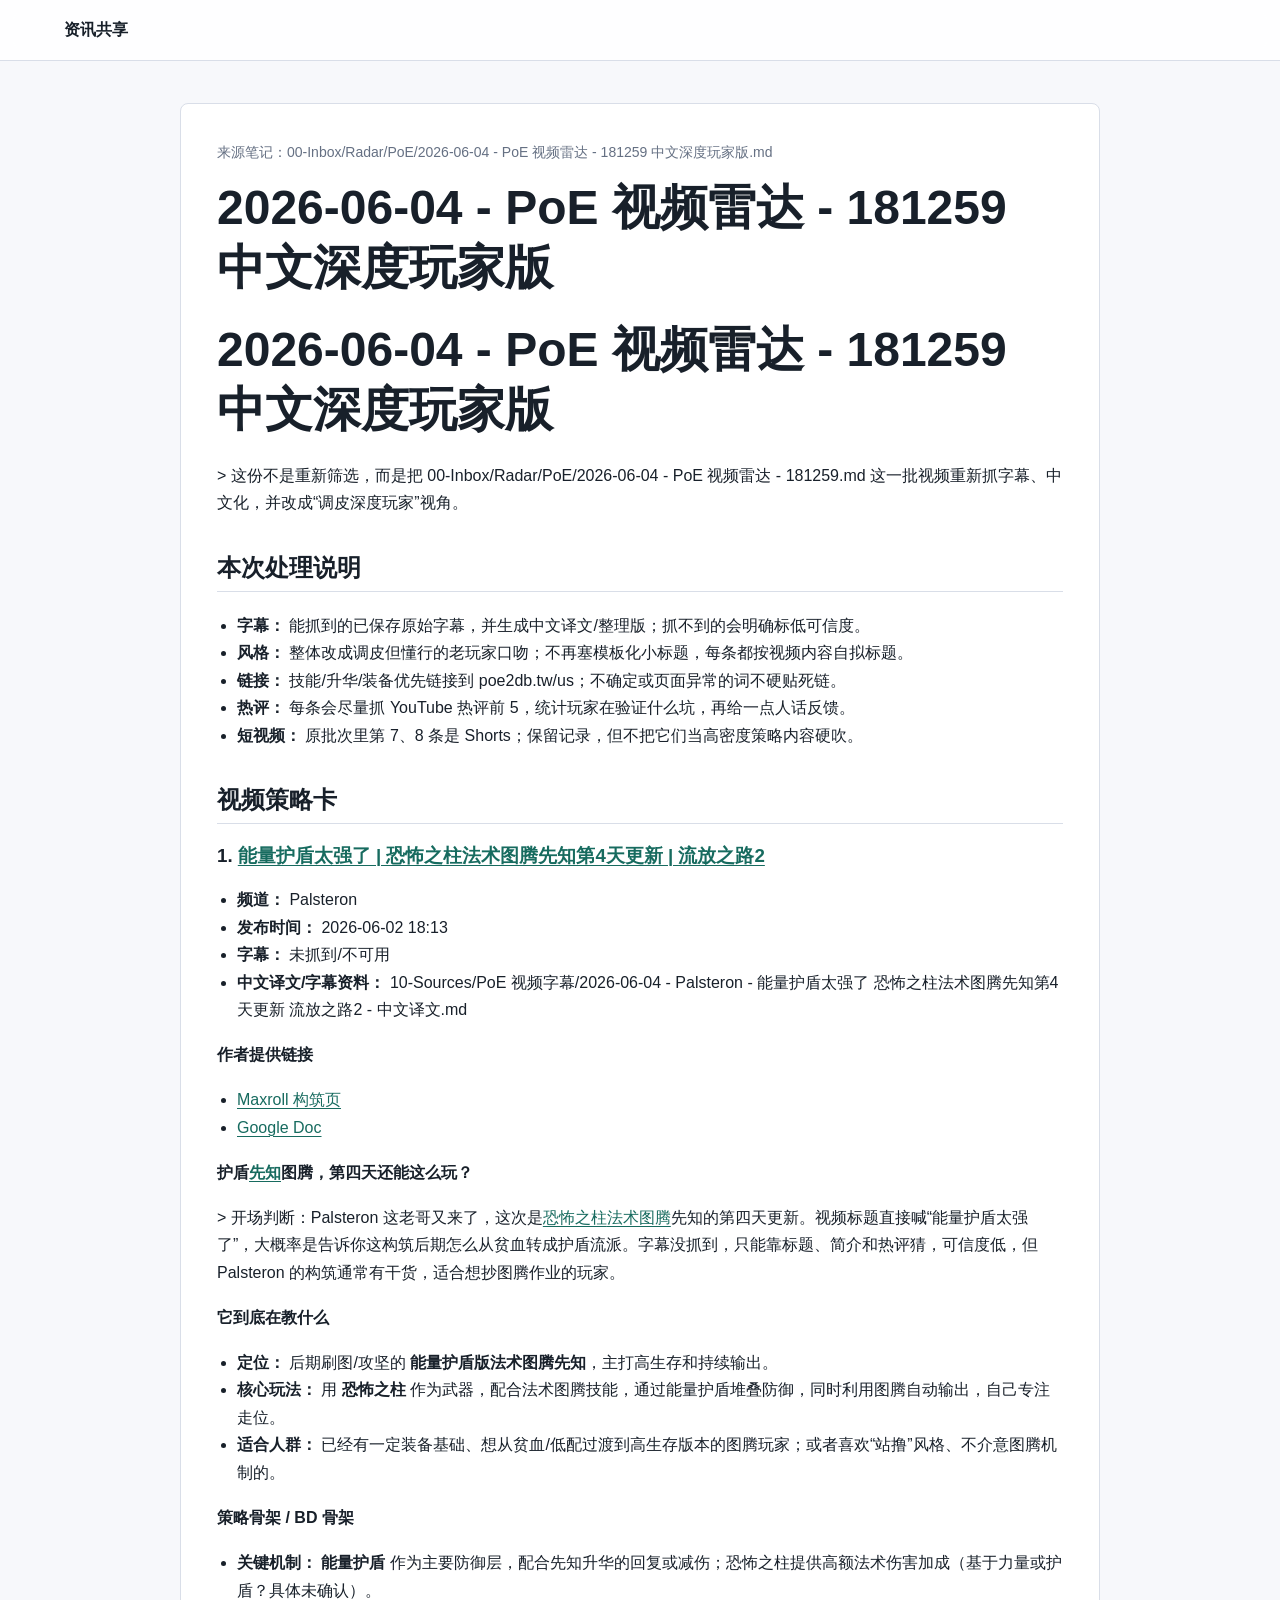
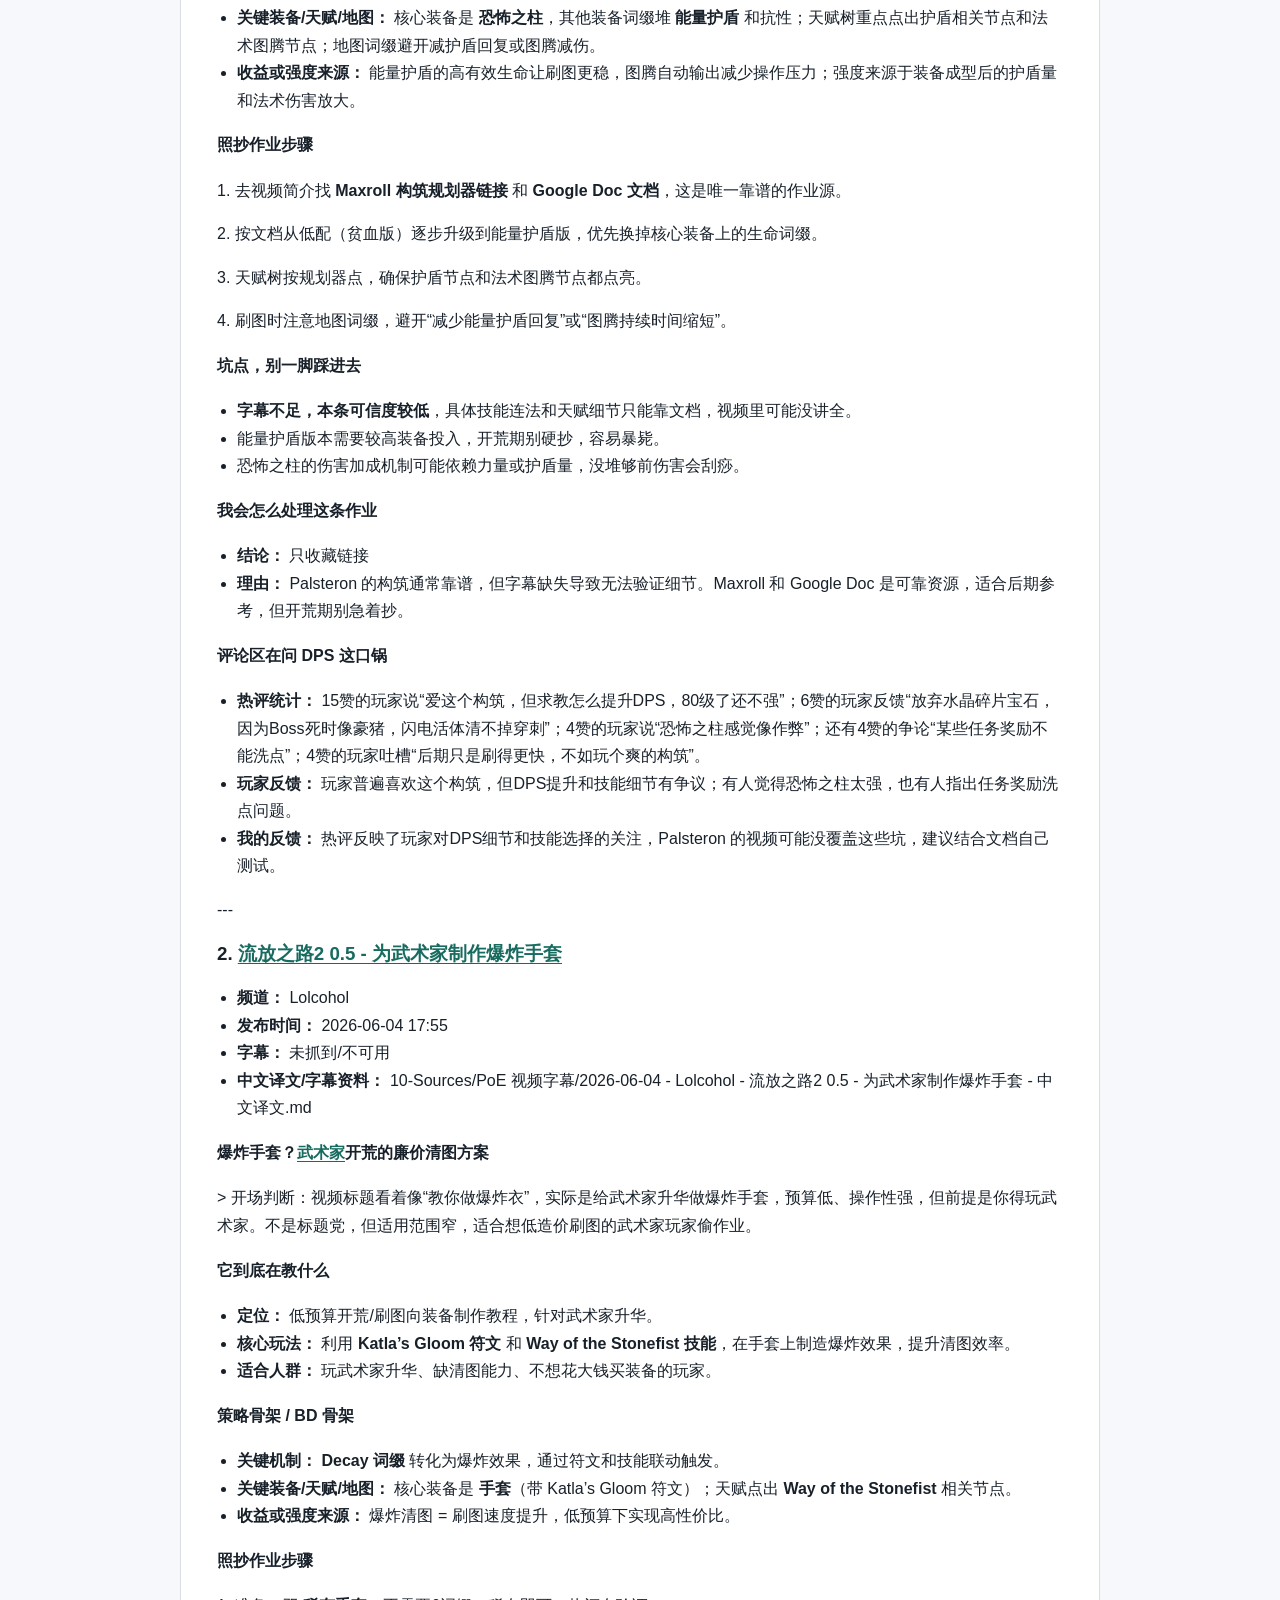
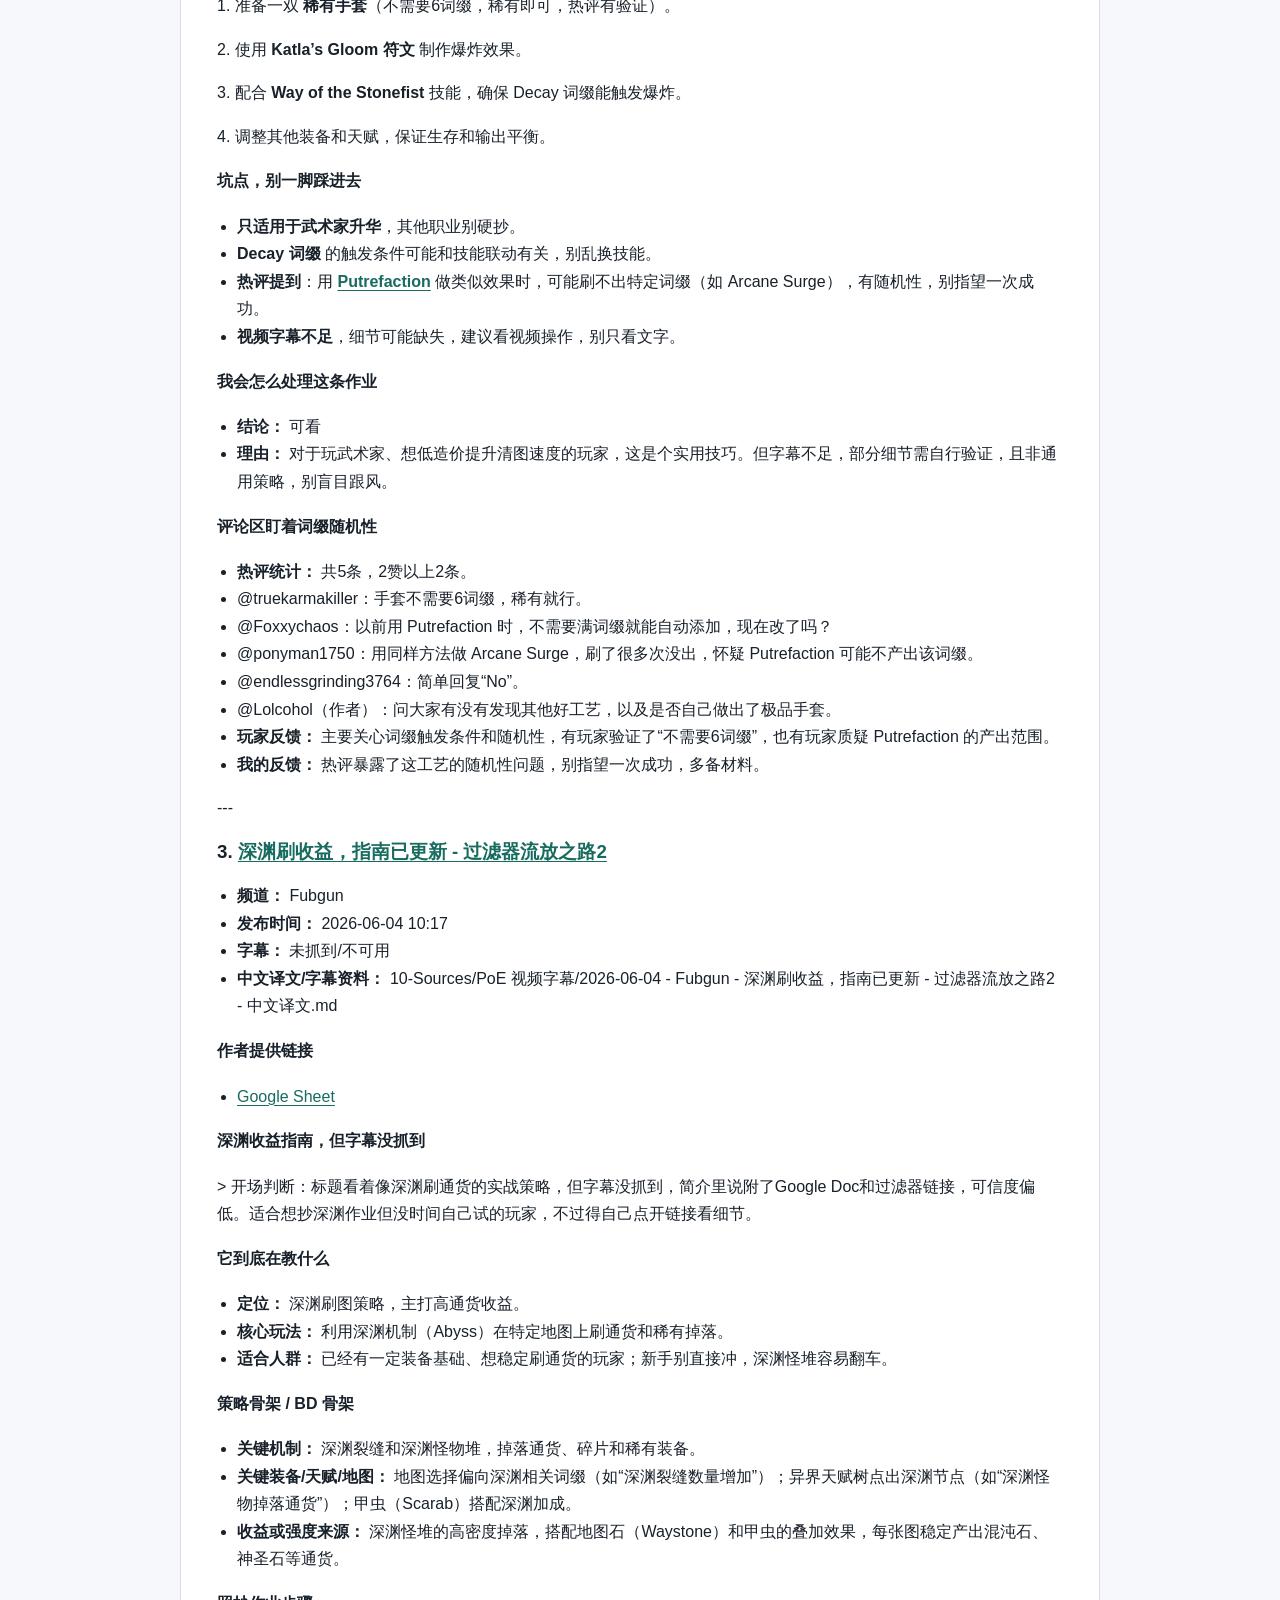
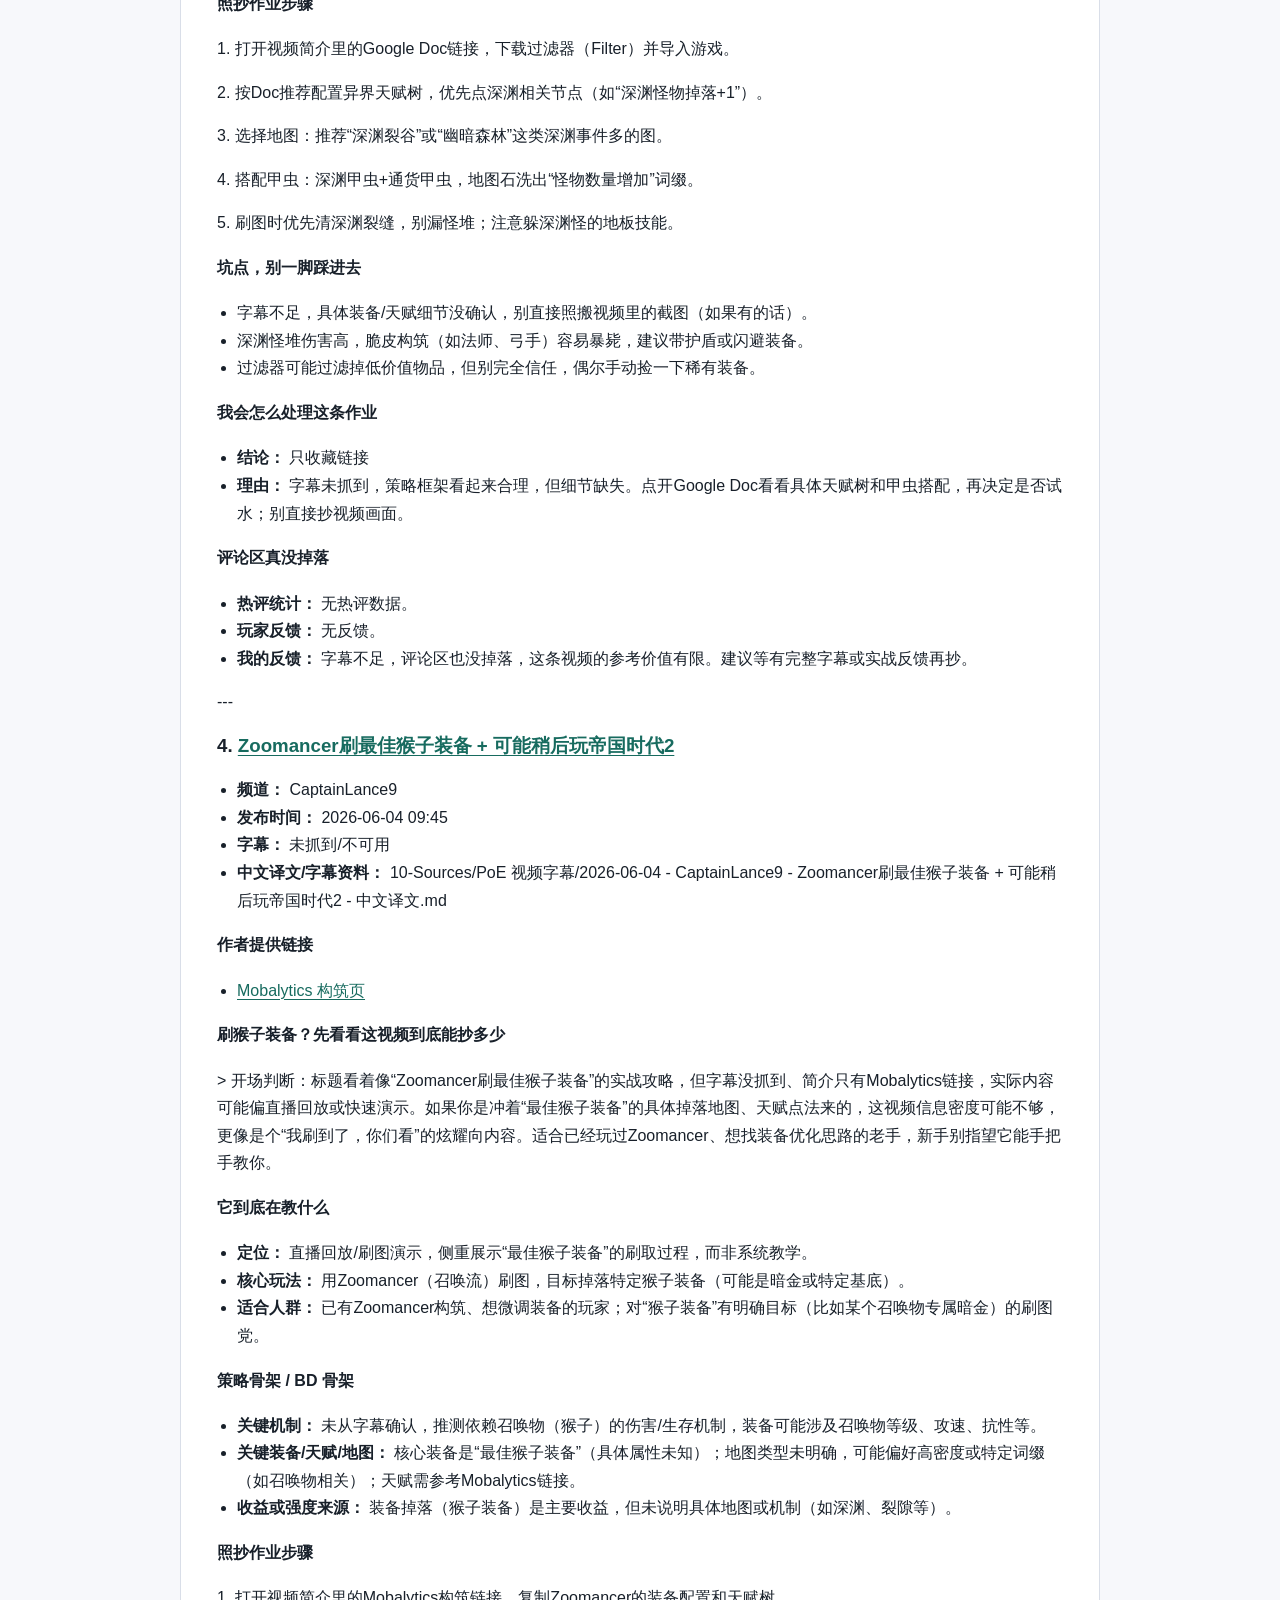
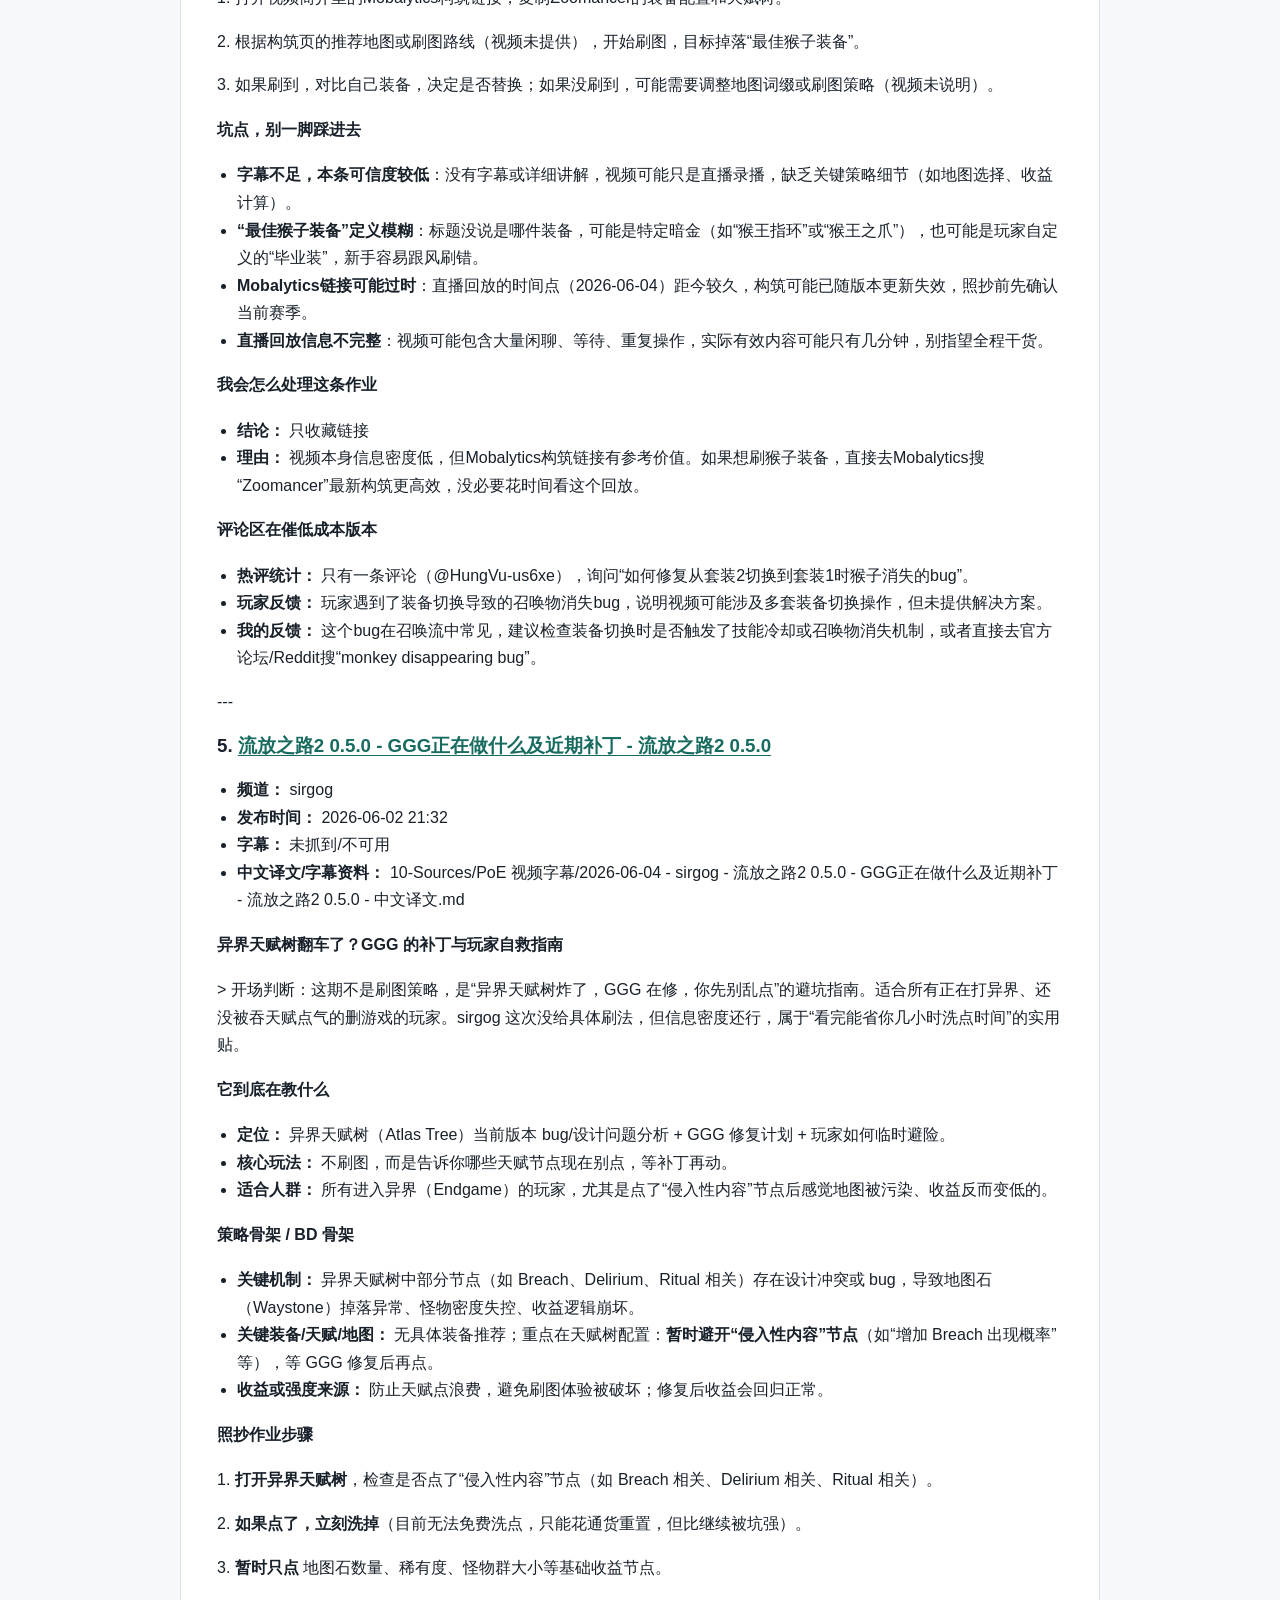
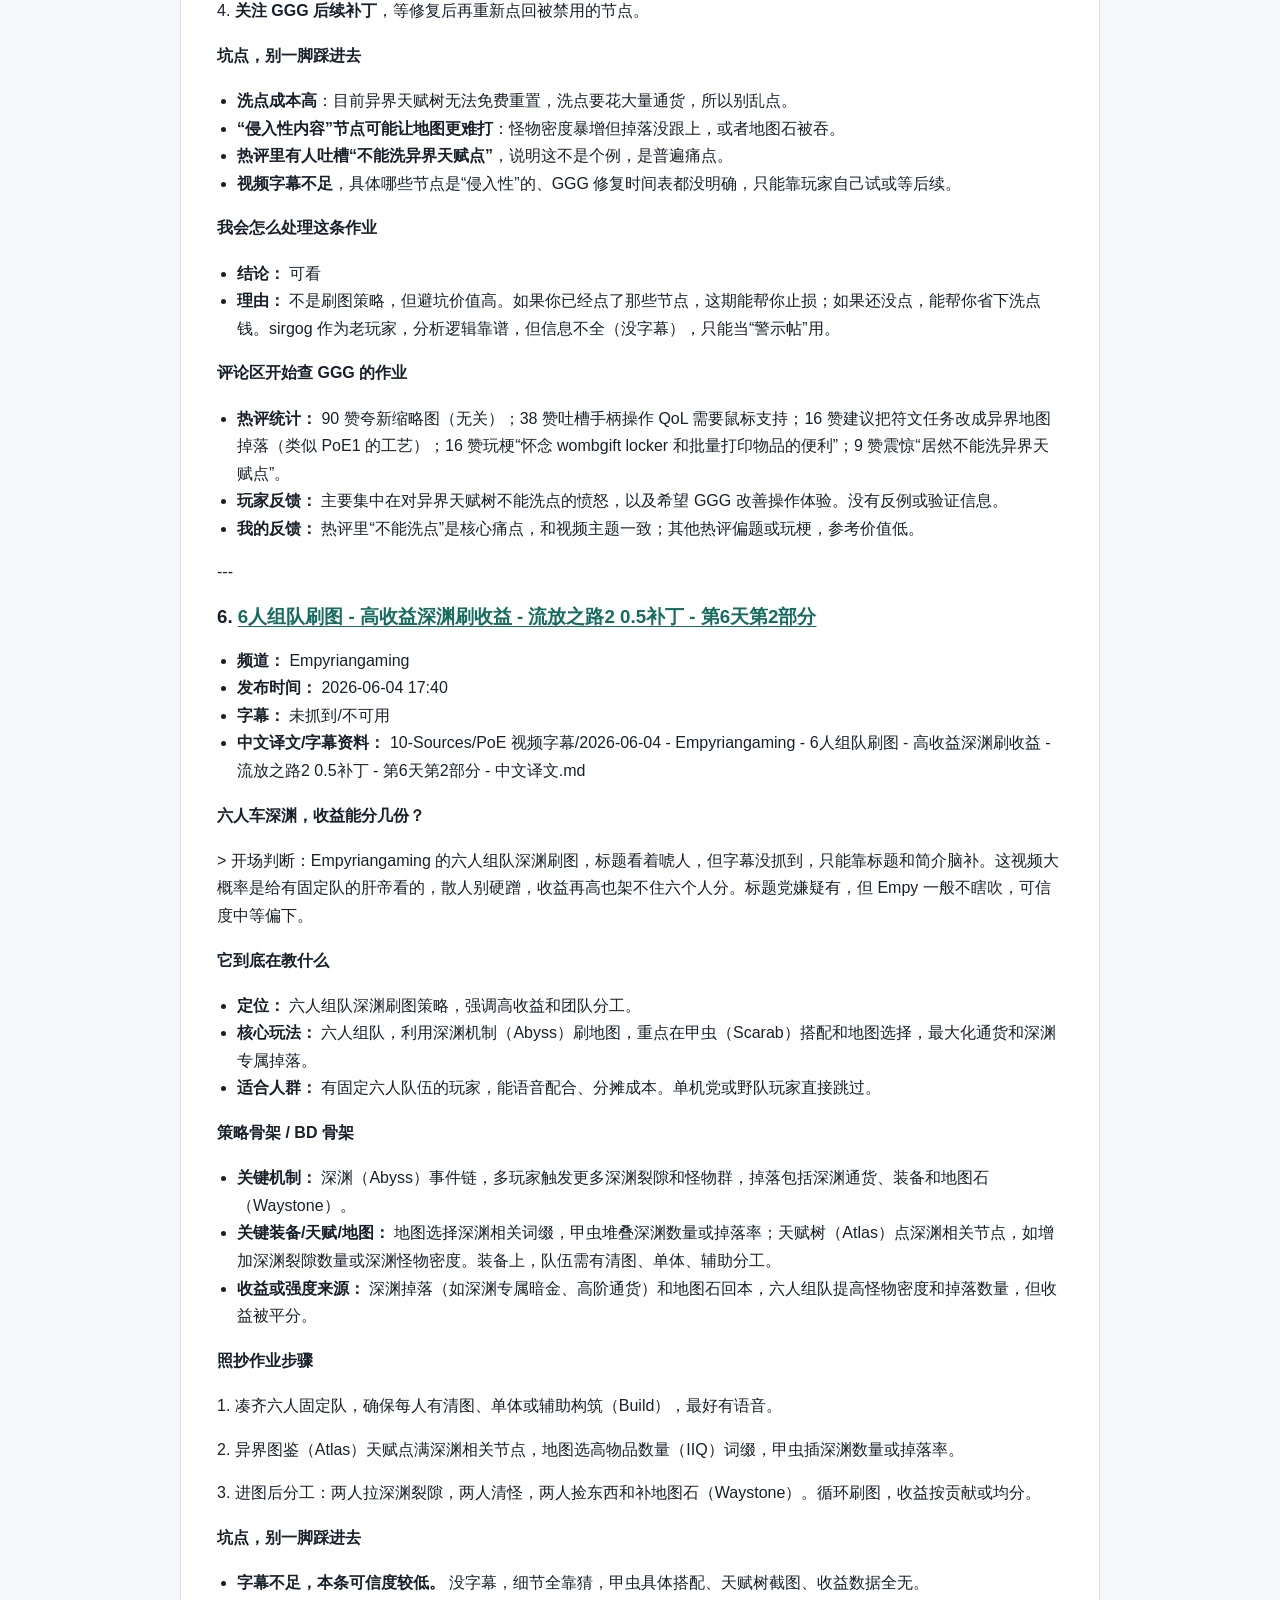
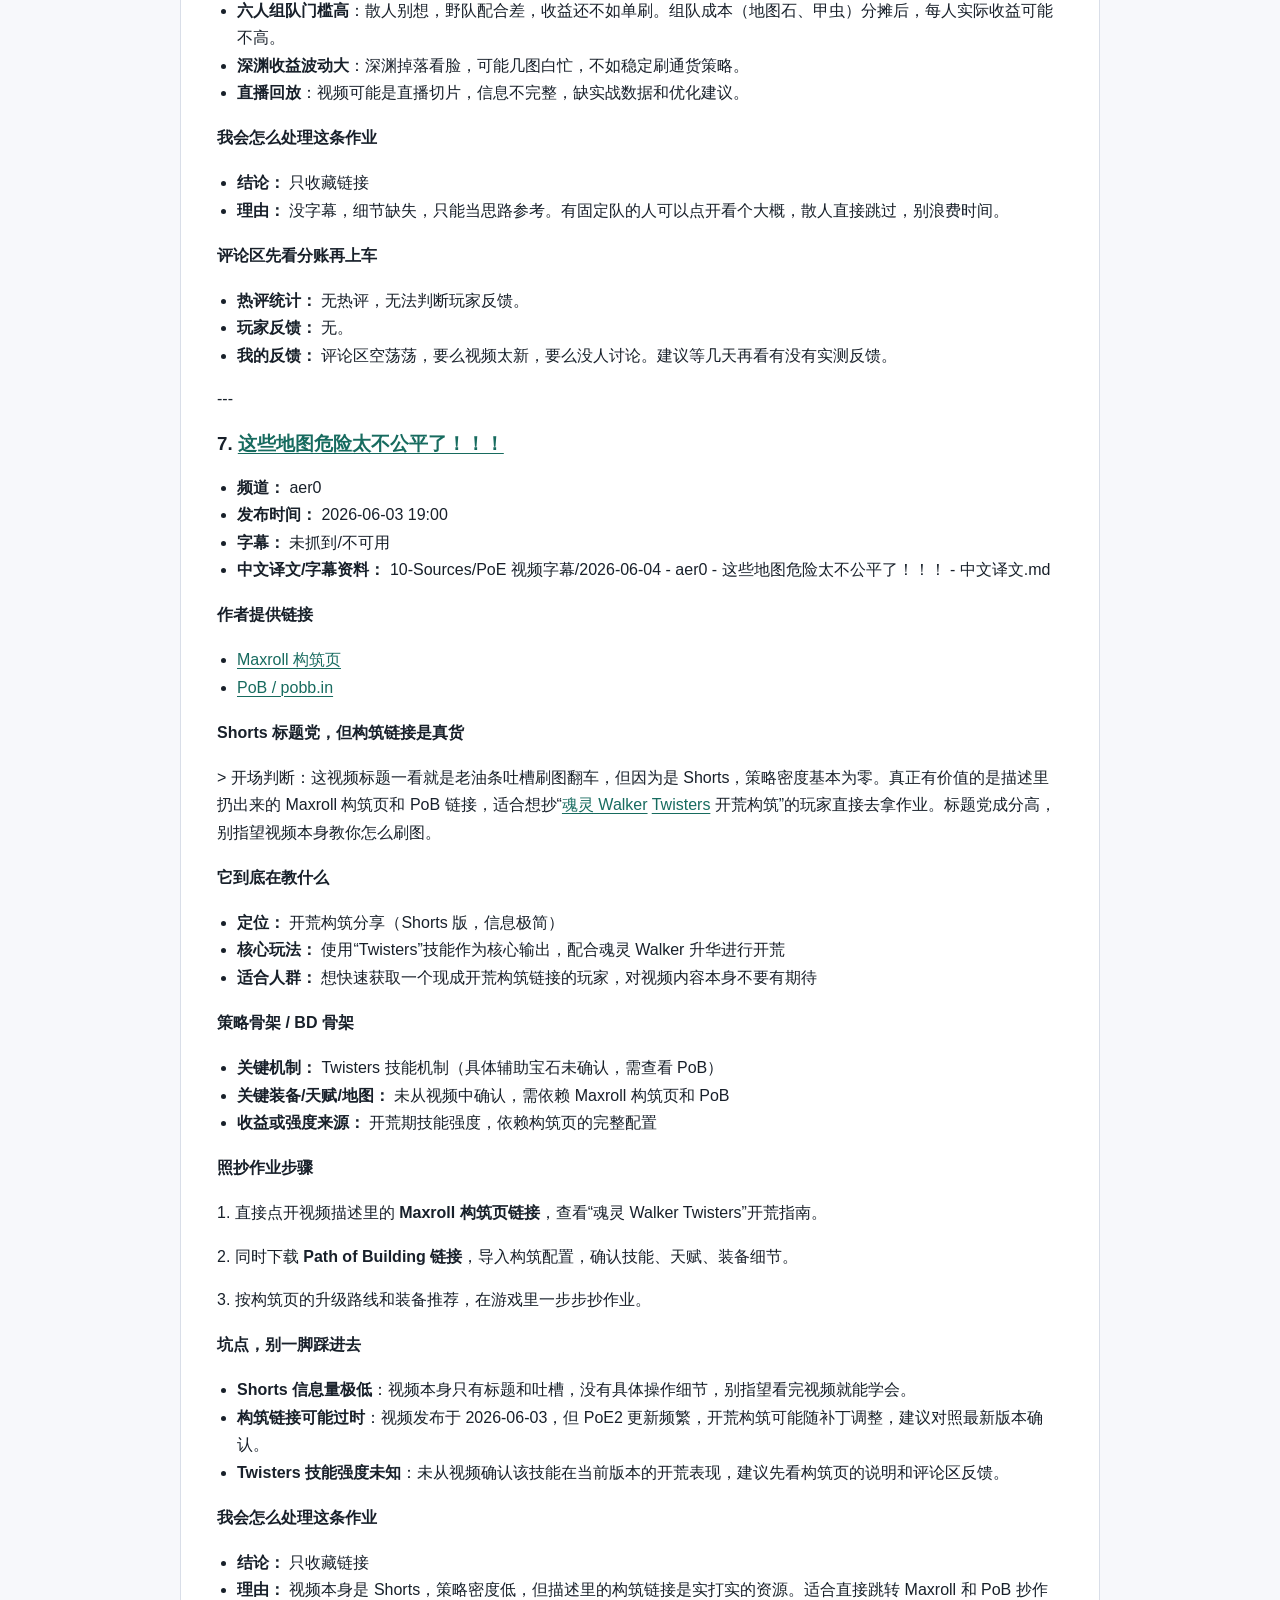
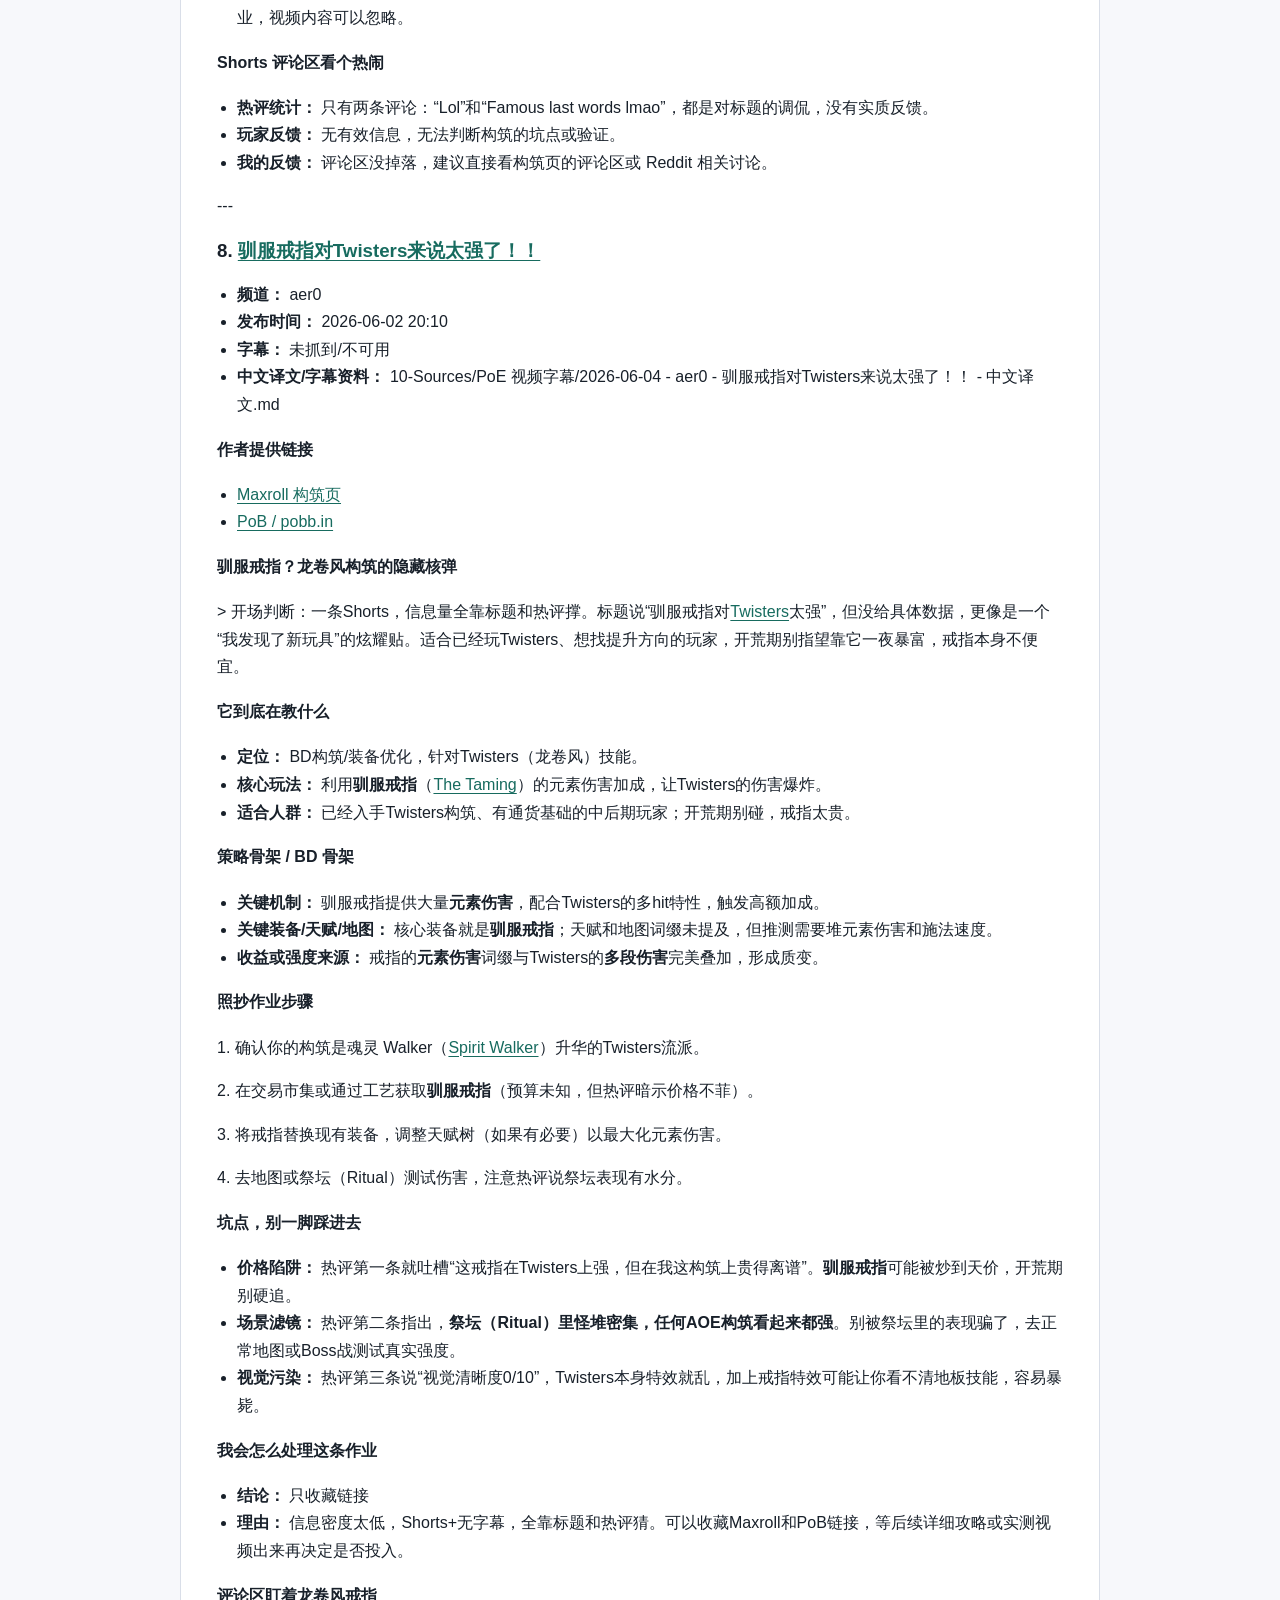
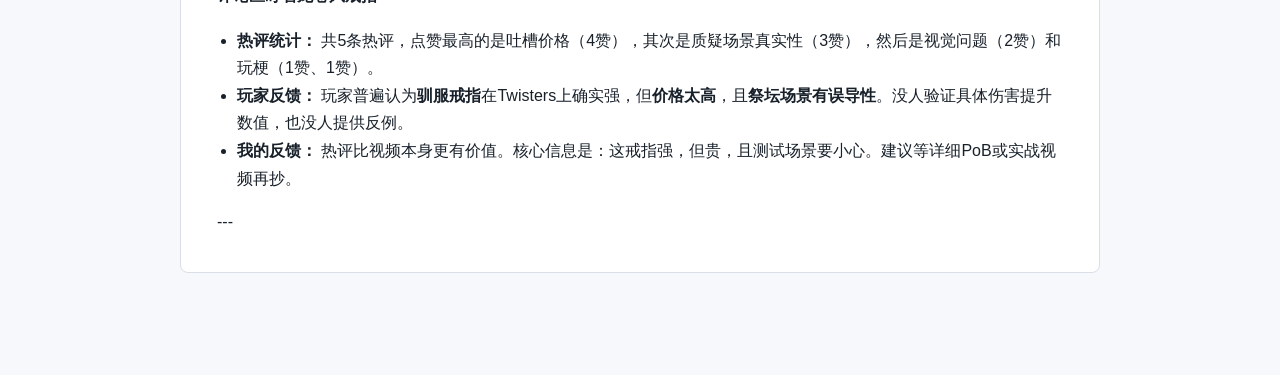
==== poe-latest.html @ 0f94de03 "Update public site" ====
<!doctype html>
<html lang="zh-CN">
<head>
  <meta charset="utf-8">
  <meta name="viewport" content="width=device-width, initial-scale=1">
  <title>2026-06-04 - PoE 视频雷达 - 181259 中文深度玩家版 · 资讯共享</title>
  <meta name="description" content="筛选后的资讯摘要和长期笔记。">
  <link rel="stylesheet" href="./styles.css">
</head>
<body>
  <header class="site-header">
    <a class="brand" href="./index.html">资讯共享</a>
    
  </header>
  <main class="site-main">
    <article class="page-content">
  <p class="source">来源笔记：00-Inbox/Radar/PoE/2026-06-04 - PoE 视频雷达 - 181259 中文深度玩家版.md</p>
  <h1>2026-06-04 - PoE 视频雷达 - 181259 中文深度玩家版</h1>
<h1>2026-06-04 - PoE 视频雷达 - 181259 中文深度玩家版</h1>
<p>&gt; 这份不是重新筛选，而是把 00-Inbox/Radar/PoE/2026-06-04 - PoE 视频雷达 - 181259.md 这一批视频重新抓字幕、中文化，并改成“调皮深度玩家”视角。</p>
<h2>本次处理说明</h2>
<ul>
<li><strong>字幕：</strong> 能抓到的已保存原始字幕，并生成中文译文/整理版；抓不到的会明确标低可信度。</li>
<li><strong>风格：</strong> 整体改成调皮但懂行的老玩家口吻；不再塞模板化小标题，每条都按视频内容自拟标题。</li>
<li><strong>链接：</strong> 技能/升华/装备优先链接到 poe2db.tw/us；不确定或页面异常的词不硬贴死链。</li>
<li><strong>热评：</strong> 每条会尽量抓 YouTube 热评前 5，统计玩家在验证什么坑，再给一点人话反馈。</li>
<li><strong>短视频：</strong> 原批次里第 7、8 条是 Shorts；保留记录，但不把它们当高密度策略内容硬吹。</li>
</ul>
<h2>视频策略卡</h2>
<h3>1. <a href="https://www.youtube.com/watch?v=-vwrql9rZB4" target="_blank" rel="noopener noreferrer">能量护盾太强了 | 恐怖之柱法术图腾先知第4天更新 | 流放之路2</a></h3>
<ul>
<li><strong>频道：</strong> Palsteron</li>
<li><strong>发布时间：</strong> 2026-06-02 18:13</li>
<li><strong>字幕：</strong> 未抓到/不可用</li>
<li><strong>中文译文/字幕资料：</strong> 10-Sources/PoE 视频字幕/2026-06-04 - Palsteron - 能量护盾太强了 恐怖之柱法术图腾先知第4天更新 流放之路2 - 中文译文.md</li>
</ul>
<h4><strong>作者提供链接</strong></h4>
<ul>
<li><a href="https://maxroll.gg/poe2/planner/wk7kwg06" target="_blank" rel="noopener noreferrer">Maxroll 构筑页</a></li>
<li><a href="https://docs.google.com/document/d/1MMeztq35_hQiE9AN5Qy4Q-fO3USBlNgbo_Ckskpm6FY" target="_blank" rel="noopener noreferrer">Google Doc</a></li>
</ul>
<h4><strong>护盾<a href="https://poe2db.tw/us/Oracle" target="_blank" rel="noopener noreferrer">先知</a>图腾，第四天还能这么玩？</strong></h4>
<p>&gt; 开场判断：Palsteron 这老哥又来了，这次是<a href="https://poe2db.tw/us/Grim_Pillars" target="_blank" rel="noopener noreferrer">恐怖之柱</a><a href="https://poe2db.tw/us/Spell_Totem" target="_blank" rel="noopener noreferrer">法术图腾</a>先知的第四天更新。视频标题直接喊“能量护盾太强了”，大概率是告诉你这构筑后期怎么从贫血转成护盾流派。字幕没抓到，只能靠标题、简介和热评猜，可信度低，但 Palsteron 的构筑通常有干货，适合想抄图腾作业的玩家。</p>
<h4><strong>它到底在教什么</strong></h4>
<ul>
<li><strong>定位：</strong> 后期刷图/攻坚的 <strong>能量护盾版法术图腾先知</strong>，主打高生存和持续输出。</li>
<li><strong>核心玩法：</strong> 用 <strong>恐怖之柱</strong> 作为武器，配合法术图腾技能，通过能量护盾堆叠防御，同时利用图腾自动输出，自己专注走位。</li>
<li><strong>适合人群：</strong> 已经有一定装备基础、想从贫血/低配过渡到高生存版本的图腾玩家；或者喜欢“站撸”风格、不介意图腾机制的。</li>
</ul>
<h4><strong>策略骨架 / BD 骨架</strong></h4>
<ul>
<li><strong>关键机制：</strong> <strong>能量护盾</strong> 作为主要防御层，配合先知升华的回复或减伤；恐怖之柱提供高额法术伤害加成（基于力量或护盾？具体未确认）。</li>
<li><strong>关键装备/天赋/地图：</strong> 核心装备是 <strong>恐怖之柱</strong>，其他装备词缀堆 <strong>能量护盾</strong> 和抗性；天赋树重点点出护盾相关节点和法术图腾节点；地图词缀避开减护盾回复或图腾减伤。</li>
<li><strong>收益或强度来源：</strong> 能量护盾的高有效生命让刷图更稳，图腾自动输出减少操作压力；强度来源于装备成型后的护盾量和法术伤害放大。</li>
</ul>
<h4><strong>照抄作业步骤</strong></h4>
<p>1. 去视频简介找 <strong>Maxroll 构筑规划器链接</strong> 和 <strong>Google Doc 文档</strong>，这是唯一靠谱的作业源。</p>
<p>2. 按文档从低配（贫血版）逐步升级到能量护盾版，优先换掉核心装备上的生命词缀。</p>
<p>3. 天赋树按规划器点，确保护盾节点和法术图腾节点都点亮。</p>
<p>4. 刷图时注意地图词缀，避开“减少能量护盾回复”或“图腾持续时间缩短”。</p>
<h4><strong>坑点，别一脚踩进去</strong></h4>
<ul>
<li><strong>字幕不足，本条可信度较低</strong>，具体技能连法和天赋细节只能靠文档，视频里可能没讲全。</li>
<li>能量护盾版本需要较高装备投入，开荒期别硬抄，容易暴毙。</li>
<li>恐怖之柱的伤害加成机制可能依赖力量或护盾量，没堆够前伤害会刮痧。</li>
</ul>
<h4><strong>我会怎么处理这条作业</strong></h4>
<ul>
<li><strong>结论：</strong> 只收藏链接</li>
<li><strong>理由：</strong> Palsteron 的构筑通常靠谱，但字幕缺失导致无法验证细节。Maxroll 和 Google Doc 是可靠资源，适合后期参考，但开荒期别急着抄。</li>
</ul>
<h4><strong>评论区在问 DPS 这口锅</strong></h4>
<ul>
<li><strong>热评统计：</strong> 15赞的玩家说“爱这个构筑，但求教怎么提升DPS，80级了还不强”；6赞的玩家反馈“放弃水晶碎片宝石，因为Boss死时像豪猪，闪电活体清不掉穿刺”；4赞的玩家说“恐怖之柱感觉像作弊”；还有4赞的争论“某些任务奖励不能洗点”；4赞的玩家吐槽“后期只是刷得更快，不如玩个爽的构筑”。</li>
<li><strong>玩家反馈：</strong> 玩家普遍喜欢这个构筑，但DPS提升和技能细节有争议；有人觉得恐怖之柱太强，也有人指出任务奖励洗点问题。</li>
<li><strong>我的反馈：</strong> 热评反映了玩家对DPS细节和技能选择的关注，Palsteron 的视频可能没覆盖这些坑，建议结合文档自己测试。</li>
</ul>
<p>---</p>
<h3>2. <a href="https://www.youtube.com/watch?v=e-MihyBNVd4" target="_blank" rel="noopener noreferrer">流放之路2 0.5 - 为武术家制作爆炸手套</a></h3>
<ul>
<li><strong>频道：</strong> Lolcohol</li>
<li><strong>发布时间：</strong> 2026-06-04 17:55</li>
<li><strong>字幕：</strong> 未抓到/不可用</li>
<li><strong>中文译文/字幕资料：</strong> 10-Sources/PoE 视频字幕/2026-06-04 - Lolcohol - 流放之路2 0.5 - 为武术家制作爆炸手套 - 中文译文.md</li>
</ul>
<h4><strong>爆炸手套？<a href="https://poe2db.tw/us/Martial_Artist" target="_blank" rel="noopener noreferrer">武术家</a>开荒的廉价清图方案</strong></h4>
<p>&gt; 开场判断：视频标题看着像“教你做爆炸衣”，实际是给武术家升华做爆炸手套，预算低、操作性强，但前提是你得玩武术家。不是标题党，但适用范围窄，适合想低造价刷图的武术家玩家偷作业。</p>
<h4><strong>它到底在教什么</strong></h4>
<ul>
<li><strong>定位：</strong> 低预算开荒/刷图向装备制作教程，针对武术家升华。</li>
<li><strong>核心玩法：</strong> 利用 <strong>Katla’s Gloom 符文</strong> 和 <strong>Way of the Stonefist 技能</strong>，在手套上制造爆炸效果，提升清图效率。</li>
<li><strong>适合人群：</strong> 玩武术家升华、缺清图能力、不想花大钱买装备的玩家。</li>
</ul>
<h4><strong>策略骨架 / BD 骨架</strong></h4>
<ul>
<li><strong>关键机制：</strong> <strong>Decay 词缀</strong> 转化为爆炸效果，通过符文和技能联动触发。</li>
<li><strong>关键装备/天赋/地图：</strong> 核心装备是 <strong>手套</strong>（带 Katla’s Gloom 符文）；天赋点出 <strong>Way of the Stonefist</strong> 相关节点。</li>
<li><strong>收益或强度来源：</strong> 爆炸清图 = 刷图速度提升，低预算下实现高性价比。</li>
</ul>
<h4><strong>照抄作业步骤</strong></h4>
<p>1. 准备一双 <strong>稀有手套</strong>（不需要6词缀，稀有即可，热评有验证）。</p>
<p>2. 使用 <strong>Katla’s Gloom 符文</strong> 制作爆炸效果。</p>
<p>3. 配合 <strong>Way of the Stonefist</strong> 技能，确保 Decay 词缀能触发爆炸。</p>
<p>4. 调整其他装备和天赋，保证生存和输出平衡。</p>
<h4><strong>坑点，别一脚踩进去</strong></h4>
<ul>
<li><strong>只适用于武术家升华</strong>，其他职业别硬抄。</li>
<li><strong>Decay 词缀</strong> 的触发条件可能和技能联动有关，别乱换技能。</li>
<li><strong>热评提到</strong>：用 <strong><a href="https://poe2db.tw/us/Putrefaction" target="_blank" rel="noopener noreferrer">Putrefaction</a></strong> 做类似效果时，可能刷不出特定词缀（如 Arcane Surge），有随机性，别指望一次成功。</li>
<li><strong>视频字幕不足</strong>，细节可能缺失，建议看视频操作，别只看文字。</li>
</ul>
<h4><strong>我会怎么处理这条作业</strong></h4>
<ul>
<li><strong>结论：</strong> 可看</li>
<li><strong>理由：</strong> 对于玩武术家、想低造价提升清图速度的玩家，这是个实用技巧。但字幕不足，部分细节需自行验证，且非通用策略，别盲目跟风。</li>
</ul>
<h4><strong>评论区盯着词缀随机性</strong></h4>
<ul>
<li><strong>热评统计：</strong> 共5条，2赞以上2条。</li>
<li>@truekarmakiller：手套不需要6词缀，稀有就行。</li>
<li>@Foxxychaos：以前用 Putrefaction 时，不需要满词缀就能自动添加，现在改了吗？</li>
<li>@ponyman1750：用同样方法做 Arcane Surge，刷了很多次没出，怀疑 Putrefaction 可能不产出该词缀。</li>
<li>@endlessgrinding3764：简单回复“No”。</li>
<li>@Lolcohol（作者）：问大家有没有发现其他好工艺，以及是否自己做出了极品手套。</li>
<li><strong>玩家反馈：</strong> 主要关心词缀触发条件和随机性，有玩家验证了“不需要6词缀”，也有玩家质疑 Putrefaction 的产出范围。</li>
<li><strong>我的反馈：</strong> 热评暴露了这工艺的随机性问题，别指望一次成功，多备材料。</li>
</ul>
<p>---</p>
<h3>3. <a href="https://www.youtube.com/watch?v=h4cltkkmItE" target="_blank" rel="noopener noreferrer">深渊刷收益，指南已更新 - 过滤器流放之路2</a></h3>
<ul>
<li><strong>频道：</strong> Fubgun</li>
<li><strong>发布时间：</strong> 2026-06-04 10:17</li>
<li><strong>字幕：</strong> 未抓到/不可用</li>
<li><strong>中文译文/字幕资料：</strong> 10-Sources/PoE 视频字幕/2026-06-04 - Fubgun - 深渊刷收益，指南已更新 - 过滤器流放之路2 - 中文译文.md</li>
</ul>
<h4><strong>作者提供链接</strong></h4>
<ul>
<li><a href="https://docs.google.com/spreadsheets/d/e/2PACX-1vR35NJkrhF1Zf9SZZOPlsdpqbTibL2AqOiZosya0NSjEN5A1Dx8a_MeQox9VDLQw3kB0ibZCNb_e6VJ/pubhtml#" target="_blank" rel="noopener noreferrer">Google Sheet</a></li>
</ul>
<h4><strong>深渊收益指南，但字幕没抓到</strong></h4>
<p>&gt; 开场判断：标题看着像深渊刷通货的实战策略，但字幕没抓到，简介里说附了Google Doc和过滤器链接，可信度偏低。适合想抄深渊作业但没时间自己试的玩家，不过得自己点开链接看细节。</p>
<h4><strong>它到底在教什么</strong></h4>
<ul>
<li><strong>定位：</strong> 深渊刷图策略，主打高通货收益。</li>
<li><strong>核心玩法：</strong> 利用深渊机制（Abyss）在特定地图上刷通货和稀有掉落。</li>
<li><strong>适合人群：</strong> 已经有一定装备基础、想稳定刷通货的玩家；新手别直接冲，深渊怪堆容易翻车。</li>
</ul>
<h4><strong>策略骨架 / BD 骨架</strong></h4>
<ul>
<li><strong>关键机制：</strong> 深渊裂缝和深渊怪物堆，掉落通货、碎片和稀有装备。</li>
<li><strong>关键装备/天赋/地图：</strong> 地图选择偏向深渊相关词缀（如“深渊裂缝数量增加”）；异界天赋树点出深渊节点（如“深渊怪物掉落通货”）；甲虫（Scarab）搭配深渊加成。</li>
<li><strong>收益或强度来源：</strong> 深渊怪堆的高密度掉落，搭配地图石（Waystone）和甲虫的叠加效果，每张图稳定产出混沌石、神圣石等通货。</li>
</ul>
<h4><strong>照抄作业步骤</strong></h4>
<p>1. 打开视频简介里的Google Doc链接，下载过滤器（Filter）并导入游戏。</p>
<p>2. 按Doc推荐配置异界天赋树，优先点深渊相关节点（如“深渊怪物掉落+1”）。</p>
<p>3. 选择地图：推荐“深渊裂谷”或“幽暗森林”这类深渊事件多的图。</p>
<p>4. 搭配甲虫：深渊甲虫+通货甲虫，地图石洗出“怪物数量增加”词缀。</p>
<p>5. 刷图时优先清深渊裂缝，别漏怪堆；注意躲深渊怪的地板技能。</p>
<h4><strong>坑点，别一脚踩进去</strong></h4>
<ul>
<li>字幕不足，具体装备/天赋细节没确认，别直接照搬视频里的截图（如果有的话）。</li>
<li>深渊怪堆伤害高，脆皮构筑（如法师、弓手）容易暴毙，建议带护盾或闪避装备。</li>
<li>过滤器可能过滤掉低价值物品，但别完全信任，偶尔手动捡一下稀有装备。</li>
</ul>
<h4><strong>我会怎么处理这条作业</strong></h4>
<ul>
<li><strong>结论：</strong> 只收藏链接</li>
<li><strong>理由：</strong> 字幕未抓到，策略框架看起来合理，但细节缺失。点开Google Doc看看具体天赋树和甲虫搭配，再决定是否试水；别直接抄视频画面。</li>
</ul>
<h4><strong>评论区真没掉落</strong></h4>
<ul>
<li><strong>热评统计：</strong> 无热评数据。</li>
<li><strong>玩家反馈：</strong> 无反馈。</li>
<li><strong>我的反馈：</strong> 字幕不足，评论区也没掉落，这条视频的参考价值有限。建议等有完整字幕或实战反馈再抄。</li>
</ul>
<p>---</p>
<h3>4. <a href="https://www.youtube.com/watch?v=QcS9usLjm7M" target="_blank" rel="noopener noreferrer">Zoomancer刷最佳猴子装备 + 可能稍后玩帝国时代2</a></h3>
<ul>
<li><strong>频道：</strong> CaptainLance9</li>
<li><strong>发布时间：</strong> 2026-06-04 09:45</li>
<li><strong>字幕：</strong> 未抓到/不可用</li>
<li><strong>中文译文/字幕资料：</strong> 10-Sources/PoE 视频字幕/2026-06-04 - CaptainLance9 - Zoomancer刷最佳猴子装备 + 可能稍后玩帝国时代2 - 中文译文.md</li>
</ul>
<h4><strong>作者提供链接</strong></h4>
<ul>
<li><a href="https://mobalytics.gg/poe-2/profile/captainlance/builds/0-5-captainlance9-s-spirit-walker-beast-tamer" target="_blank" rel="noopener noreferrer">Mobalytics 构筑页</a></li>
</ul>
<h4><strong>刷猴子装备？先看看这视频到底能抄多少</strong></h4>
<p>&gt; 开场判断：标题看着像“Zoomancer刷最佳猴子装备”的实战攻略，但字幕没抓到、简介只有Mobalytics链接，实际内容可能偏直播回放或快速演示。如果你是冲着“最佳猴子装备”的具体掉落地图、天赋点法来的，这视频信息密度可能不够，更像是个“我刷到了，你们看”的炫耀向内容。适合已经玩过Zoomancer、想找装备优化思路的老手，新手别指望它能手把手教你。</p>
<h4><strong>它到底在教什么</strong></h4>
<ul>
<li><strong>定位：</strong> 直播回放/刷图演示，侧重展示“最佳猴子装备”的刷取过程，而非系统教学。</li>
<li><strong>核心玩法：</strong> 用Zoomancer（召唤流）刷图，目标掉落特定猴子装备（可能是暗金或特定基底）。</li>
<li><strong>适合人群：</strong> 已有Zoomancer构筑、想微调装备的玩家；对“猴子装备”有明确目标（比如某个召唤物专属暗金）的刷图党。</li>
</ul>
<h4><strong>策略骨架 / BD 骨架</strong></h4>
<ul>
<li><strong>关键机制：</strong> 未从字幕确认，推测依赖召唤物（猴子）的伤害/生存机制，装备可能涉及召唤物等级、攻速、抗性等。</li>
<li><strong>关键装备/天赋/地图：</strong> 核心装备是“最佳猴子装备”（具体属性未知）；地图类型未明确，可能偏好高密度或特定词缀（如召唤物相关）；天赋需参考Mobalytics链接。</li>
<li><strong>收益或强度来源：</strong> 装备掉落（猴子装备）是主要收益，但未说明具体地图或机制（如深渊、裂隙等）。</li>
</ul>
<h4><strong>照抄作业步骤</strong></h4>
<p>1. 打开视频简介里的Mobalytics构筑链接，复制Zoomancer的装备配置和天赋树。</p>
<p>2. 根据构筑页的推荐地图或刷图路线（视频未提供），开始刷图，目标掉落“最佳猴子装备”。</p>
<p>3. 如果刷到，对比自己装备，决定是否替换；如果没刷到，可能需要调整地图词缀或刷图策略（视频未说明）。</p>
<h4><strong>坑点，别一脚踩进去</strong></h4>
<ul>
<li><strong>字幕不足，本条可信度较低</strong>：没有字幕或详细讲解，视频可能只是直播录播，缺乏关键策略细节（如地图选择、收益计算）。</li>
<li><strong>“最佳猴子装备”定义模糊</strong>：标题没说是哪件装备，可能是特定暗金（如“猴王指环”或“猴王之爪”），也可能是玩家自定义的“毕业装”，新手容易跟风刷错。</li>
<li><strong>Mobalytics链接可能过时</strong>：直播回放的时间点（2026-06-04）距今较久，构筑可能已随版本更新失效，照抄前先确认当前赛季。</li>
<li><strong>直播回放信息不完整</strong>：视频可能包含大量闲聊、等待、重复操作，实际有效内容可能只有几分钟，别指望全程干货。</li>
</ul>
<h4><strong>我会怎么处理这条作业</strong></h4>
<ul>
<li><strong>结论：</strong> 只收藏链接</li>
<li><strong>理由：</strong> 视频本身信息密度低，但Mobalytics构筑链接有参考价值。如果想刷猴子装备，直接去Mobalytics搜“Zoomancer”最新构筑更高效，没必要花时间看这个回放。</li>
</ul>
<h4><strong>评论区在催低成本版本</strong></h4>
<ul>
<li><strong>热评统计：</strong> 只有一条评论（@HungVu-us6xe），询问“如何修复从套装2切换到套装1时猴子消失的bug”。</li>
<li><strong>玩家反馈：</strong> 玩家遇到了装备切换导致的召唤物消失bug，说明视频可能涉及多套装备切换操作，但未提供解决方案。</li>
<li><strong>我的反馈：</strong> 这个bug在召唤流中常见，建议检查装备切换时是否触发了技能冷却或召唤物消失机制，或者直接去官方论坛/Reddit搜“monkey disappearing bug”。</li>
</ul>
<p>---</p>
<h3>5. <a href="https://www.youtube.com/watch?v=ufnHCcR5-NQ" target="_blank" rel="noopener noreferrer">流放之路2 0.5.0 - GGG正在做什么及近期补丁 - 流放之路2 0.5.0</a></h3>
<ul>
<li><strong>频道：</strong> sirgog</li>
<li><strong>发布时间：</strong> 2026-06-02 21:32</li>
<li><strong>字幕：</strong> 未抓到/不可用</li>
<li><strong>中文译文/字幕资料：</strong> 10-Sources/PoE 视频字幕/2026-06-04 - sirgog - 流放之路2 0.5.0 - GGG正在做什么及近期补丁 - 流放之路2 0.5.0 - 中文译文.md</li>
</ul>
<h4><strong>异界天赋树翻车了？GGG 的补丁与玩家自救指南</strong></h4>
<p>&gt; 开场判断：这期不是刷图策略，是“异界天赋树炸了，GGG 在修，你先别乱点”的避坑指南。适合所有正在打异界、还没被吞天赋点气的删游戏的玩家。sirgog 这次没给具体刷法，但信息密度还行，属于“看完能省你几小时洗点时间”的实用贴。</p>
<h4><strong>它到底在教什么</strong></h4>
<ul>
<li><strong>定位：</strong> 异界天赋树（Atlas Tree）当前版本 bug/设计问题分析 + GGG 修复计划 + 玩家如何临时避险。</li>
<li><strong>核心玩法：</strong> 不刷图，而是告诉你哪些天赋节点现在别点，等补丁再动。</li>
<li><strong>适合人群：</strong> 所有进入异界（Endgame）的玩家，尤其是点了“侵入性内容”节点后感觉地图被污染、收益反而变低的。</li>
</ul>
<h4><strong>策略骨架 / BD 骨架</strong></h4>
<ul>
<li><strong>关键机制：</strong> 异界天赋树中部分节点（如 Breach、Delirium、Ritual 相关）存在设计冲突或 bug，导致地图石（Waystone）掉落异常、怪物密度失控、收益逻辑崩坏。</li>
<li><strong>关键装备/天赋/地图：</strong> 无具体装备推荐；重点在天赋树配置：<strong>暂时避开“侵入性内容”节点</strong>（如“增加 Breach 出现概率”等），等 GGG 修复后再点。</li>
<li><strong>收益或强度来源：</strong> 防止天赋点浪费，避免刷图体验被破坏；修复后收益会回归正常。</li>
</ul>
<h4><strong>照抄作业步骤</strong></h4>
<p>1. <strong>打开异界天赋树</strong>，检查是否点了“侵入性内容”节点（如 Breach 相关、Delirium 相关、Ritual 相关）。</p>
<p>2. <strong>如果点了，立刻洗掉</strong>（目前无法免费洗点，只能花通货重置，但比继续被坑强）。</p>
<p>3. <strong>暂时只点</strong> 地图石数量、稀有度、怪物群大小等基础收益节点。</p>
<p>4. <strong>关注 GGG 后续补丁</strong>，等修复后再重新点回被禁用的节点。</p>
<h4><strong>坑点，别一脚踩进去</strong></h4>
<ul>
<li><strong>洗点成本高</strong>：目前异界天赋树无法免费重置，洗点要花大量通货，所以别乱点。</li>
<li><strong>“侵入性内容”节点可能让地图更难打</strong>：怪物密度暴增但掉落没跟上，或者地图石被吞。</li>
<li><strong>热评里有人吐槽“不能洗异界天赋点”</strong>，说明这不是个例，是普遍痛点。</li>
<li><strong>视频字幕不足</strong>，具体哪些节点是“侵入性”的、GGG 修复时间表都没明确，只能靠玩家自己试或等后续。</li>
</ul>
<h4><strong>我会怎么处理这条作业</strong></h4>
<ul>
<li><strong>结论：</strong> 可看</li>
<li><strong>理由：</strong> 不是刷图策略，但避坑价值高。如果你已经点了那些节点，这期能帮你止损；如果还没点，能帮你省下洗点钱。sirgog 作为老玩家，分析逻辑靠谱，但信息不全（没字幕），只能当“警示帖”用。</li>
</ul>
<h4><strong>评论区开始查 GGG 的作业</strong></h4>
<ul>
<li><strong>热评统计：</strong> 90 赞夸新缩略图（无关）；38 赞吐槽手柄操作 QoL 需要鼠标支持；16 赞建议把符文任务改成异界地图掉落（类似 PoE1 的工艺）；16 赞玩梗“怀念 wombgift locker 和批量打印物品的便利”；9 赞震惊“居然不能洗异界天赋点”。</li>
<li><strong>玩家反馈：</strong> 主要集中在对异界天赋树不能洗点的愤怒，以及希望 GGG 改善操作体验。没有反例或验证信息。</li>
<li><strong>我的反馈：</strong> 热评里“不能洗点”是核心痛点，和视频主题一致；其他热评偏题或玩梗，参考价值低。</li>
</ul>
<p>---</p>
<h3>6. <a href="https://www.youtube.com/watch?v=pJBjvb-ags0" target="_blank" rel="noopener noreferrer">6人组队刷图 - 高收益深渊刷收益 - 流放之路2 0.5补丁 - 第6天第2部分</a></h3>
<ul>
<li><strong>频道：</strong> Empyriangaming</li>
<li><strong>发布时间：</strong> 2026-06-04 17:40</li>
<li><strong>字幕：</strong> 未抓到/不可用</li>
<li><strong>中文译文/字幕资料：</strong> 10-Sources/PoE 视频字幕/2026-06-04 - Empyriangaming - 6人组队刷图 - 高收益深渊刷收益 - 流放之路2 0.5补丁 - 第6天第2部分 - 中文译文.md</li>
</ul>
<h4><strong>六人车深渊，收益能分几份？</strong></h4>
<p>&gt; 开场判断：Empyriangaming 的六人组队深渊刷图，标题看着唬人，但字幕没抓到，只能靠标题和简介脑补。这视频大概率是给有固定队的肝帝看的，散人别硬蹭，收益再高也架不住六个人分。标题党嫌疑有，但 Empy 一般不瞎吹，可信度中等偏下。</p>
<h4><strong>它到底在教什么</strong></h4>
<ul>
<li><strong>定位：</strong> 六人组队深渊刷图策略，强调高收益和团队分工。</li>
<li><strong>核心玩法：</strong> 六人组队，利用深渊机制（Abyss）刷地图，重点在甲虫（Scarab）搭配和地图选择，最大化通货和深渊专属掉落。</li>
<li><strong>适合人群：</strong> 有固定六人队伍的玩家，能语音配合、分摊成本。单机党或野队玩家直接跳过。</li>
</ul>
<h4><strong>策略骨架 / BD 骨架</strong></h4>
<ul>
<li><strong>关键机制：</strong> 深渊（Abyss）事件链，多玩家触发更多深渊裂隙和怪物群，掉落包括深渊通货、装备和地图石（Waystone）。</li>
<li><strong>关键装备/天赋/地图：</strong> 地图选择深渊相关词缀，甲虫堆叠深渊数量或掉落率；天赋树（Atlas）点深渊相关节点，如增加深渊裂隙数量或深渊怪物密度。装备上，队伍需有清图、单体、辅助分工。</li>
<li><strong>收益或强度来源：</strong> 深渊掉落（如深渊专属暗金、高阶通货）和地图石回本，六人组队提高怪物密度和掉落数量，但收益被平分。</li>
</ul>
<h4><strong>照抄作业步骤</strong></h4>
<p>1. 凑齐六人固定队，确保每人有清图、单体或辅助构筑（Build），最好有语音。</p>
<p>2. 异界图鉴（Atlas）天赋点满深渊相关节点，地图选高物品数量（IIQ）词缀，甲虫插深渊数量或掉落率。</p>
<p>3. 进图后分工：两人拉深渊裂隙，两人清怪，两人捡东西和补地图石（Waystone）。循环刷图，收益按贡献或均分。</p>
<h4><strong>坑点，别一脚踩进去</strong></h4>
<ul>
<li><strong>字幕不足，本条可信度较低。</strong> 没字幕，细节全靠猜，甲虫具体搭配、天赋树截图、收益数据全无。</li>
<li><strong>六人组队门槛高</strong>：散人别想，野队配合差，收益还不如单刷。组队成本（地图石、甲虫）分摊后，每人实际收益可能不高。</li>
<li><strong>深渊收益波动大</strong>：深渊掉落看脸，可能几图白忙，不如稳定刷通货策略。</li>
<li><strong>直播回放</strong>：视频可能是直播切片，信息不完整，缺实战数据和优化建议。</li>
</ul>
<h4><strong>我会怎么处理这条作业</strong></h4>
<ul>
<li><strong>结论：</strong> 只收藏链接</li>
<li><strong>理由：</strong> 没字幕，细节缺失，只能当思路参考。有固定队的人可以点开看个大概，散人直接跳过，别浪费时间。</li>
</ul>
<h4><strong>评论区先看分账再上车</strong></h4>
<ul>
<li><strong>热评统计：</strong> 无热评，无法判断玩家反馈。</li>
<li><strong>玩家反馈：</strong> 无。</li>
<li><strong>我的反馈：</strong> 评论区空荡荡，要么视频太新，要么没人讨论。建议等几天再看有没有实测反馈。</li>
</ul>
<p>---</p>
<h3>7. <a href="https://www.youtube.com/shorts/XfQPxv-BQmo" target="_blank" rel="noopener noreferrer">这些地图危险太不公平了！！！</a></h3>
<ul>
<li><strong>频道：</strong> aer0</li>
<li><strong>发布时间：</strong> 2026-06-03 19:00</li>
<li><strong>字幕：</strong> 未抓到/不可用</li>
<li><strong>中文译文/字幕资料：</strong> 10-Sources/PoE 视频字幕/2026-06-04 - aer0 - 这些地图危险太不公平了！！！ - 中文译文.md</li>
</ul>
<h4><strong>作者提供链接</strong></h4>
<ul>
<li><a href="https://maxroll.gg/poe2/build-guides/spirit-walker-twisters" target="_blank" rel="noopener noreferrer">Maxroll 构筑页</a></li>
<li><a href="https://pobb.in/YyECUQPdZMBO" target="_blank" rel="noopener noreferrer">PoB / pobb.in</a></li>
</ul>
<h4><strong>Shorts 标题党，但构筑链接是真货</strong></h4>
<p>&gt; 开场判断：这视频标题一看就是老油条吐槽刷图翻车，但因为是 Shorts，策略密度基本为零。真正有价值的是描述里扔出来的 Maxroll 构筑页和 PoB 链接，适合想抄“<a href="https://poe2db.tw/us/Spirit_Walker" target="_blank" rel="noopener noreferrer">魂灵 Walker</a> <a href="https://poe2db.tw/us/Twister" target="_blank" rel="noopener noreferrer">Twisters</a> 开荒构筑”的玩家直接去拿作业。标题党成分高，别指望视频本身教你怎么刷图。</p>
<h4><strong>它到底在教什么</strong></h4>
<ul>
<li><strong>定位：</strong> 开荒构筑分享（Shorts 版，信息极简）</li>
<li><strong>核心玩法：</strong> 使用“Twisters”技能作为核心输出，配合魂灵 Walker 升华进行开荒</li>
<li><strong>适合人群：</strong> 想快速获取一个现成开荒构筑链接的玩家，对视频内容本身不要有期待</li>
</ul>
<h4><strong>策略骨架 / BD 骨架</strong></h4>
<ul>
<li><strong>关键机制：</strong> Twisters 技能机制（具体辅助宝石未确认，需查看 PoB）</li>
<li><strong>关键装备/天赋/地图：</strong> 未从视频中确认，需依赖 Maxroll 构筑页和 PoB</li>
<li><strong>收益或强度来源：</strong> 开荒期技能强度，依赖构筑页的完整配置</li>
</ul>
<h4><strong>照抄作业步骤</strong></h4>
<p>1. 直接点开视频描述里的 <strong>Maxroll 构筑页链接</strong>，查看“魂灵 Walker Twisters”开荒指南。</p>
<p>2. 同时下载 <strong>Path of Building 链接</strong>，导入构筑配置，确认技能、天赋、装备细节。</p>
<p>3. 按构筑页的升级路线和装备推荐，在游戏里一步步抄作业。</p>
<h4><strong>坑点，别一脚踩进去</strong></h4>
<ul>
<li><strong>Shorts 信息量极低</strong>：视频本身只有标题和吐槽，没有具体操作细节，别指望看完视频就能学会。</li>
<li><strong>构筑链接可能过时</strong>：视频发布于 2026-06-03，但 PoE2 更新频繁，开荒构筑可能随补丁调整，建议对照最新版本确认。</li>
<li><strong>Twisters 技能强度未知</strong>：未从视频确认该技能在当前版本的开荒表现，建议先看构筑页的说明和评论区反馈。</li>
</ul>
<h4><strong>我会怎么处理这条作业</strong></h4>
<ul>
<li><strong>结论：</strong> 只收藏链接</li>
<li><strong>理由：</strong> 视频本身是 Shorts，策略密度低，但描述里的构筑链接是实打实的资源。适合直接跳转 Maxroll 和 PoB 抄作业，视频内容可以忽略。</li>
</ul>
<h4><strong>Shorts 评论区看个热闹</strong></h4>
<ul>
<li><strong>热评统计：</strong> 只有两条评论：“Lol”和“Famous last words lmao”，都是对标题的调侃，没有实质反馈。</li>
<li><strong>玩家反馈：</strong> 无有效信息，无法判断构筑的坑点或验证。</li>
<li><strong>我的反馈：</strong> 评论区没掉落，建议直接看构筑页的评论区或 Reddit 相关讨论。</li>
</ul>
<p>---</p>
<h3>8. <a href="https://www.youtube.com/shorts/9pvBPfMpfvQ" target="_blank" rel="noopener noreferrer">驯服戒指对Twisters来说太强了！！</a></h3>
<ul>
<li><strong>频道：</strong> aer0</li>
<li><strong>发布时间：</strong> 2026-06-02 20:10</li>
<li><strong>字幕：</strong> 未抓到/不可用</li>
<li><strong>中文译文/字幕资料：</strong> 10-Sources/PoE 视频字幕/2026-06-04 - aer0 - 驯服戒指对Twisters来说太强了！！ - 中文译文.md</li>
</ul>
<h4><strong>作者提供链接</strong></h4>
<ul>
<li><a href="https://maxroll.gg/poe2/build-guides/spirit-walker-twisters" target="_blank" rel="noopener noreferrer">Maxroll 构筑页</a></li>
<li><a href="https://pobb.in/YyECUQPdZMBO" target="_blank" rel="noopener noreferrer">PoB / pobb.in</a></li>
</ul>
<h4><strong>驯服戒指？龙卷风构筑的隐藏核弹</strong></h4>
<p>&gt; 开场判断：一条Shorts，信息量全靠标题和热评撑。标题说“驯服戒指对<a href="https://poe2db.tw/us/Twister" target="_blank" rel="noopener noreferrer">Twisters</a>太强”，但没给具体数据，更像是一个“我发现了新玩具”的炫耀贴。适合已经玩Twisters、想找提升方向的玩家，开荒期别指望靠它一夜暴富，戒指本身不便宜。</p>
<h4><strong>它到底在教什么</strong></h4>
<ul>
<li><strong>定位：</strong> BD构筑/装备优化，针对Twisters（龙卷风）技能。</li>
<li><strong>核心玩法：</strong> 利用<strong>驯服戒指</strong>（<a href="https://poe2db.tw/us/The_Taming" target="_blank" rel="noopener noreferrer">The Taming</a>）的元素伤害加成，让Twisters的伤害爆炸。</li>
<li><strong>适合人群：</strong> 已经入手Twisters构筑、有通货基础的中后期玩家；开荒期别碰，戒指太贵。</li>
</ul>
<h4><strong>策略骨架 / BD 骨架</strong></h4>
<ul>
<li><strong>关键机制：</strong> 驯服戒指提供大量<strong>元素伤害</strong>，配合Twisters的多hit特性，触发高额加成。</li>
<li><strong>关键装备/天赋/地图：</strong> 核心装备就是<strong>驯服戒指</strong>；天赋和地图词缀未提及，但推测需要堆元素伤害和施法速度。</li>
<li><strong>收益或强度来源：</strong> 戒指的<strong>元素伤害</strong>词缀与Twisters的<strong>多段伤害</strong>完美叠加，形成质变。</li>
</ul>
<h4><strong>照抄作业步骤</strong></h4>
<p>1.  确认你的构筑是魂灵 Walker（<a href="https://poe2db.tw/us/Spirit_Walker" target="_blank" rel="noopener noreferrer">Spirit Walker</a>）升华的Twisters流派。</p>
<p>2.  在交易市集或通过工艺获取<strong>驯服戒指</strong>（预算未知，但热评暗示价格不菲）。</p>
<p>3.  将戒指替换现有装备，调整天赋树（如果有必要）以最大化元素伤害。</p>
<p>4.  去地图或祭坛（Ritual）测试伤害，注意热评说祭坛表现有水分。</p>
<h4><strong>坑点，别一脚踩进去</strong></h4>
<ul>
<li><strong>价格陷阱：</strong> 热评第一条就吐槽“这戒指在Twisters上强，但在我这构筑上贵得离谱”。<strong>驯服戒指</strong>可能被炒到天价，开荒期别硬追。</li>
<li><strong>场景滤镜：</strong> 热评第二条指出，<strong>祭坛（Ritual）里怪堆密集，任何AOE构筑看起来都强</strong>。别被祭坛里的表现骗了，去正常地图或Boss战测试真实强度。</li>
<li><strong>视觉污染：</strong> 热评第三条说“视觉清晰度0/10”，Twisters本身特效就乱，加上戒指特效可能让你看不清地板技能，容易暴毙。</li>
</ul>
<h4><strong>我会怎么处理这条作业</strong></h4>
<ul>
<li><strong>结论：</strong> 只收藏链接</li>
<li><strong>理由：</strong> 信息密度太低，Shorts+无字幕，全靠标题和热评猜。可以收藏Maxroll和PoB链接，等后续详细攻略或实测视频出来再决定是否投入。</li>
</ul>
<h4><strong>评论区盯着龙卷风戒指</strong></h4>
<ul>
<li><strong>热评统计：</strong> 共5条热评，点赞最高的是吐槽价格（4赞），其次是质疑场景真实性（3赞），然后是视觉问题（2赞）和玩梗（1赞、1赞）。</li>
<li><strong>玩家反馈：</strong> 玩家普遍认为<strong>驯服戒指</strong>在Twisters上确实强，但<strong>价格太高</strong>，且<strong>祭坛场景有误导性</strong>。没人验证具体伤害提升数值，也没人提供反例。</li>
<li><strong>我的反馈：</strong> 热评比视频本身更有价值。核心信息是：这戒指强，但贵，且测试场景要小心。建议等详细PoB或实战视频再抄。</li>
</ul>
<p>---</p>
</article>
  </main>
</body>
</html>
---- styles.css ----
:root {
  color-scheme: light;
  --bg: #f7f8fb;
  --panel: #ffffff;
  --text: #18202a;
  --muted: #657083;
  --line: #d9dee8;
  --accent: #176b5f;
  --accent-strong: #0f5148;
}

* { box-sizing: border-box; }

body {
  margin: 0;
  font-family: -apple-system, BlinkMacSystemFont, "Segoe UI", "Microsoft YaHei", sans-serif;
  color: var(--text);
  background: var(--bg);
  line-height: 1.72;
}

a { color: var(--accent); text-decoration-thickness: 1px; text-underline-offset: 3px; }
a:hover { color: var(--accent-strong); }

.site-header {
  display: flex;
  align-items: center;
  justify-content: space-between;
  padding: 16px clamp(18px, 5vw, 64px);
  border-bottom: 1px solid var(--line);
  background: rgba(255, 255, 255, 0.86);
  backdrop-filter: blur(10px);
  position: sticky;
  top: 0;
}

.brand {
  color: var(--text);
  font-weight: 700;
  text-decoration: none;
}

.site-main {
  width: min(920px, calc(100% - 32px));
  margin: 0 auto;
  padding: 42px 0 80px;
}

.hero {
  padding: 18px 0 28px;
}

.eyebrow {
  margin: 0 0 8px;
  color: var(--accent);
  font-size: 13px;
  font-weight: 700;
  letter-spacing: 0;
  text-transform: uppercase;
}

h1, h2, h3, h4 {
  line-height: 1.25;
  letter-spacing: 0;
}

h1 {
  margin: 0 0 22px;
  font-size: clamp(30px, 4vw, 48px);
}

h2 {
  margin-top: 36px;
  border-bottom: 1px solid var(--line);
  padding-bottom: 8px;
}

.page-content,
.index-list {
  background: var(--panel);
  border: 1px solid var(--line);
  border-radius: 8px;
  padding: clamp(20px, 4vw, 36px);
  margin-bottom: 22px;
}

.page-content > :first-child { margin-top: 0; }
.page-content > :last-child { margin-bottom: 0; }

.source {
  color: var(--muted);
  font-size: 14px;
}

ul {
  padding-left: 1.25rem;
}

code {
  background: #eef2f6;
  border-radius: 4px;
  padding: 1px 5px;
  font-family: "Cascadia Mono", Consolas, monospace;
  font-size: 0.92em;
}

pre {
  overflow-x: auto;
  background: #101820;
  color: #f4f7fb;
  border-radius: 8px;
  padding: 16px;
}

pre code {
  background: transparent;
  color: inherit;
  padding: 0;
}

.index-list ul {
  list-style: none;
  padding: 0;
  margin: 0;
}

.index-list li {
  display: flex;
  gap: 16px;
  justify-content: space-between;
  align-items: baseline;
  border-top: 1px solid var(--line);
  padding: 12px 0;
}

.index-list li:first-child {
  border-top: 0;
}

.index-list span {
  color: var(--muted);
  font-size: 14px;
}

@media (max-width: 640px) {
  .site-header {
    position: static;
  }

  .index-list li {
    display: block;
  }

  .index-list span {
    display: block;
    margin-top: 4px;
  }
}
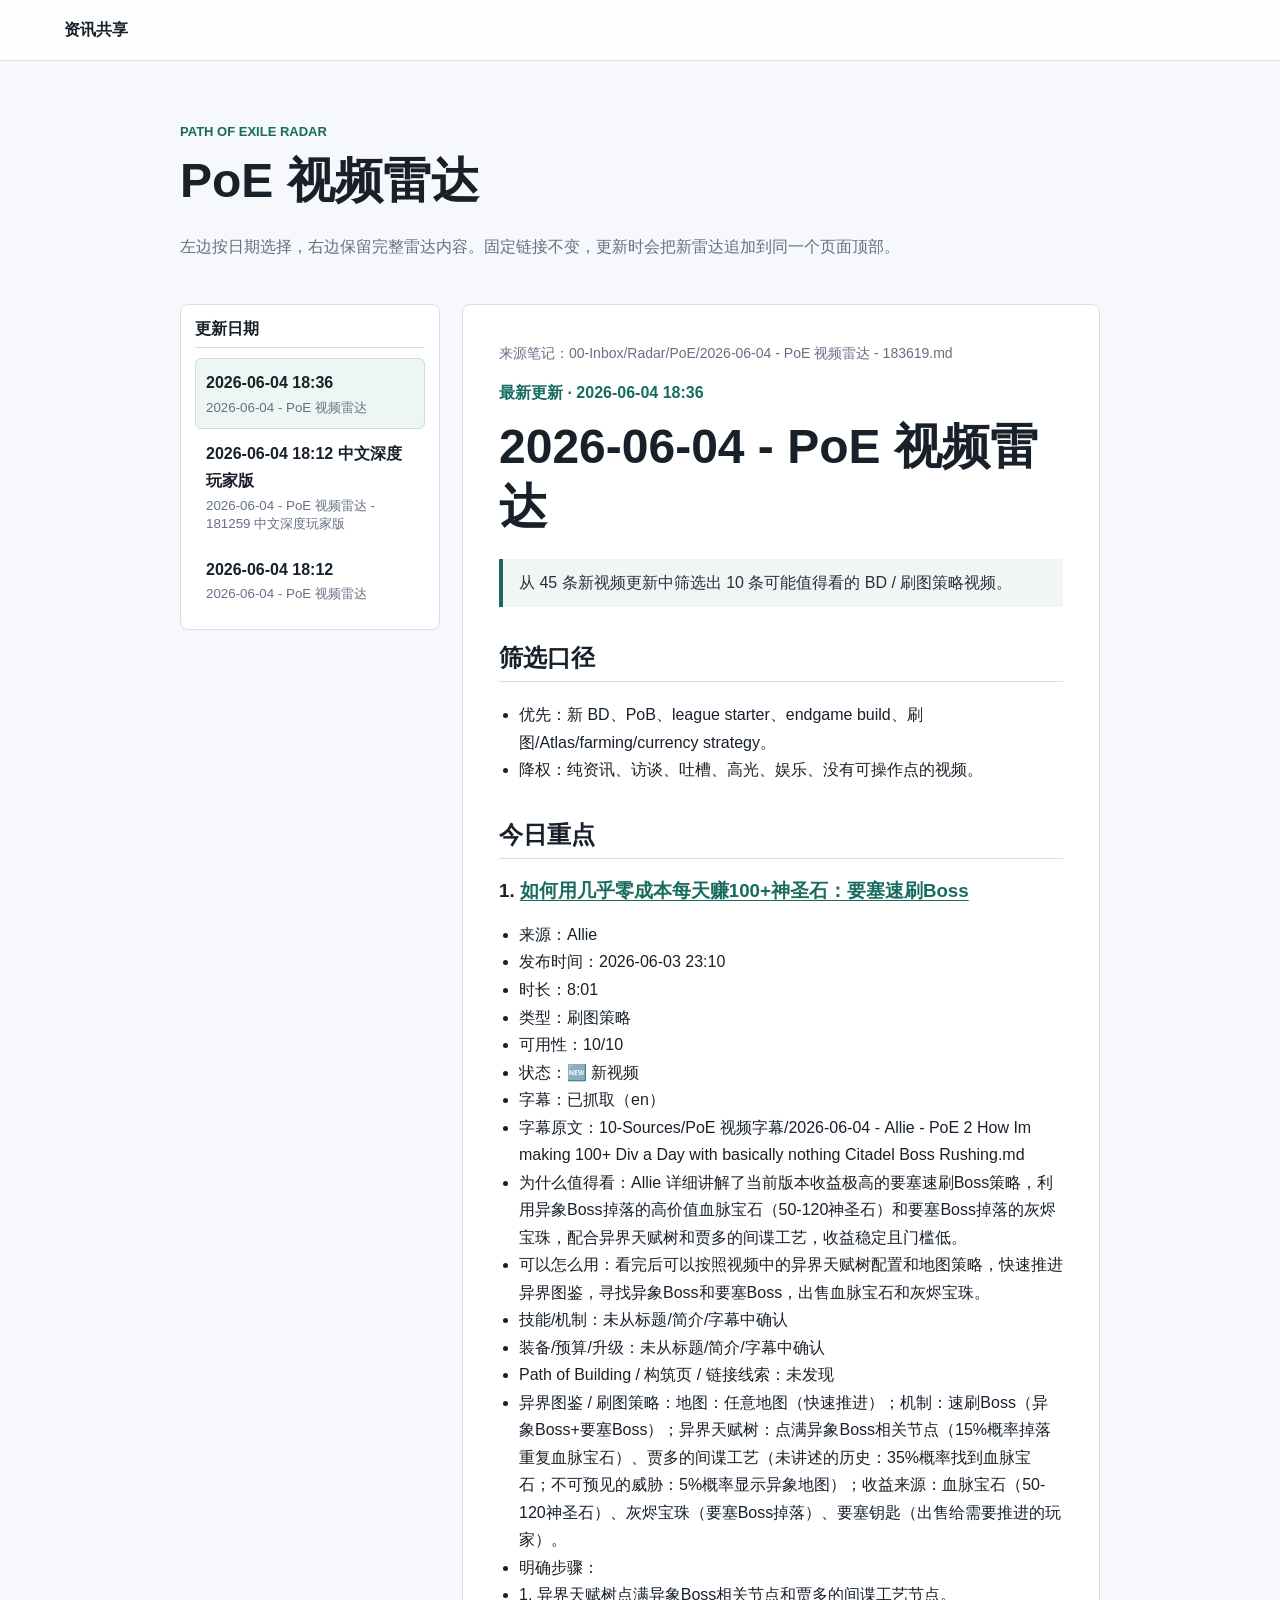
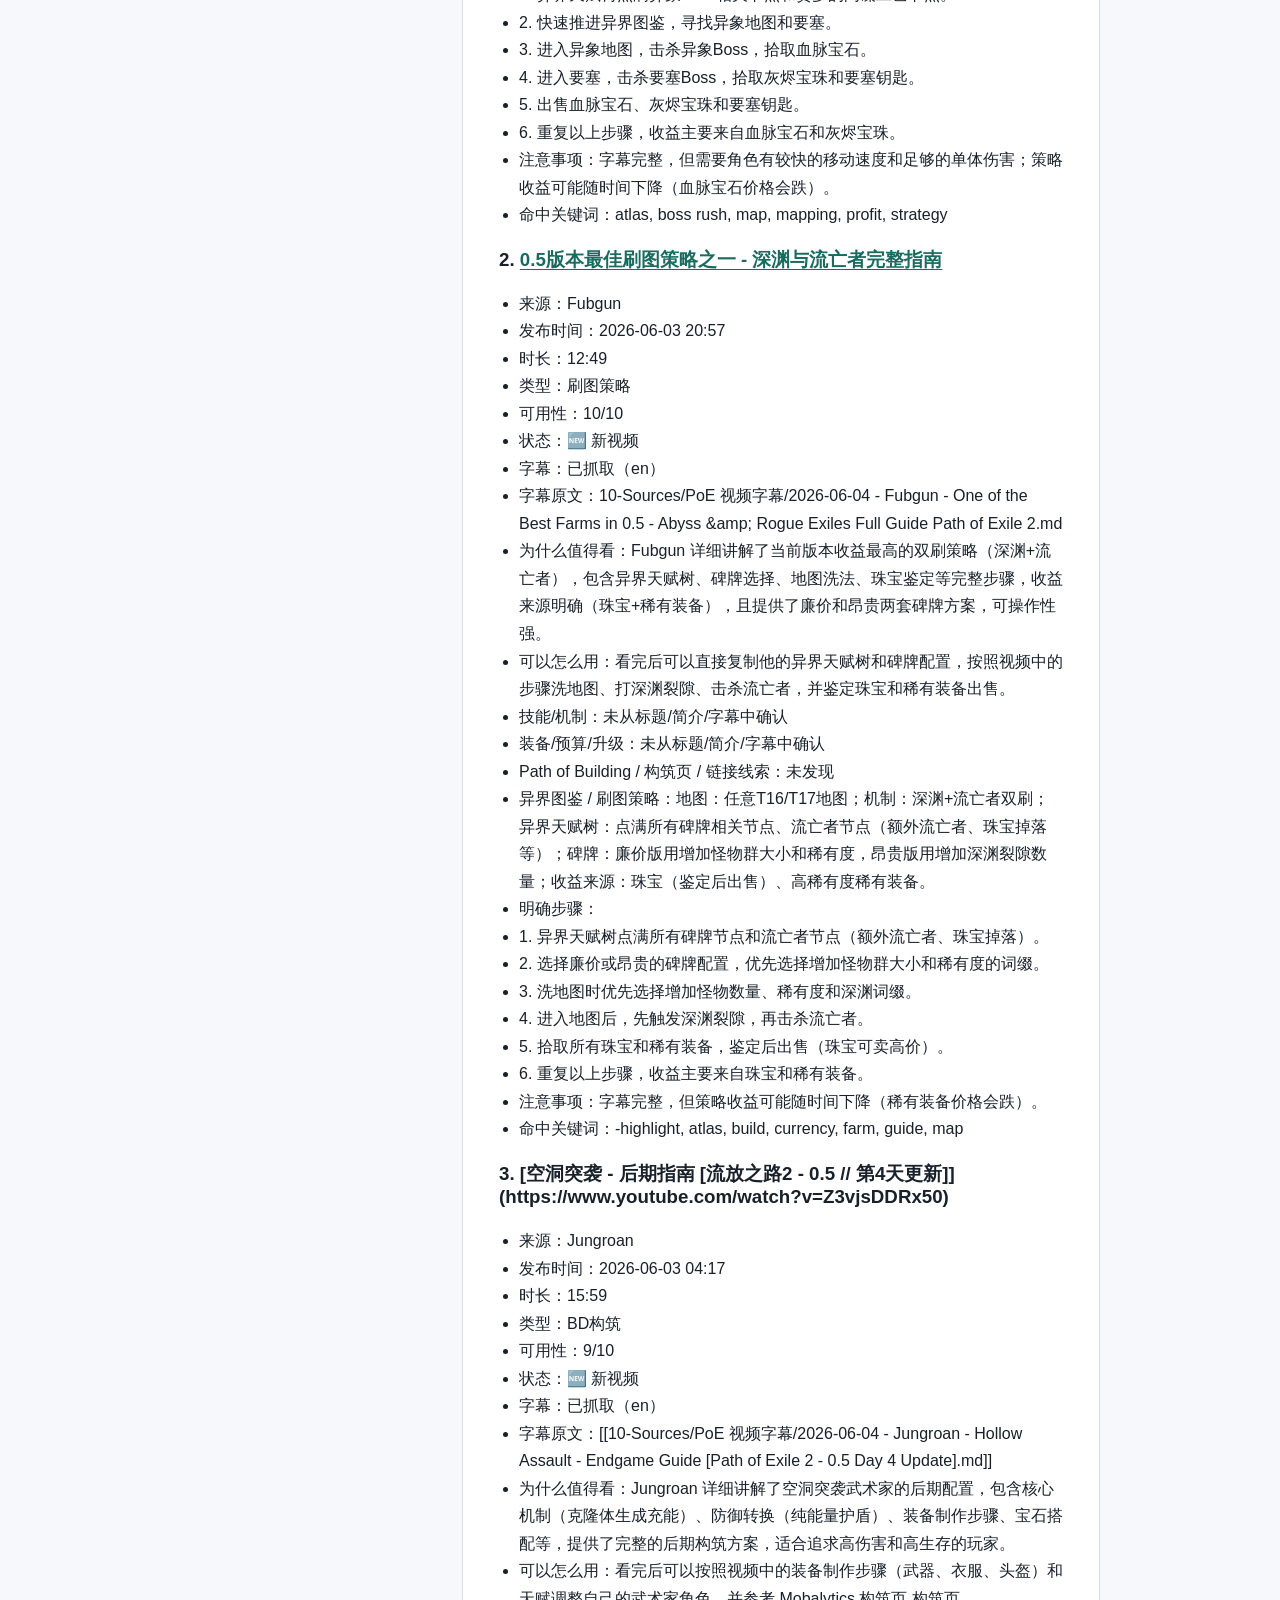
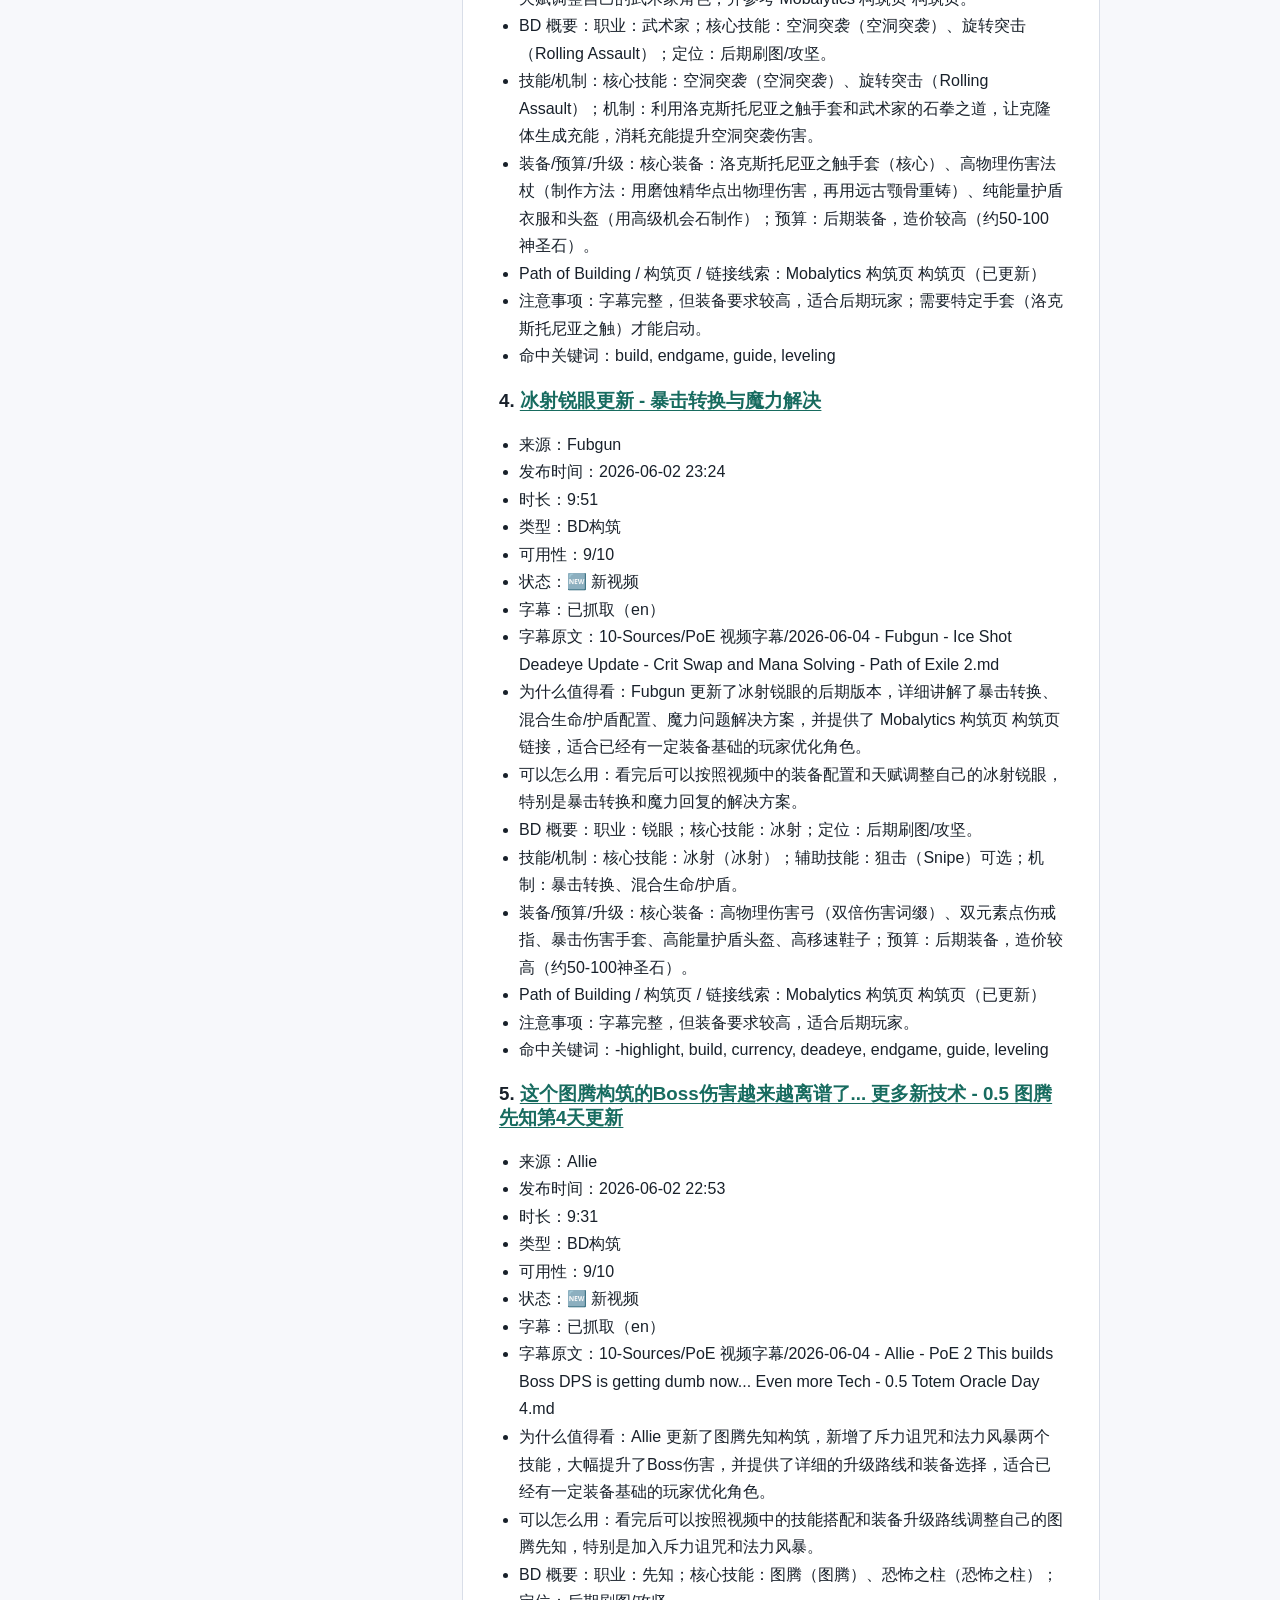
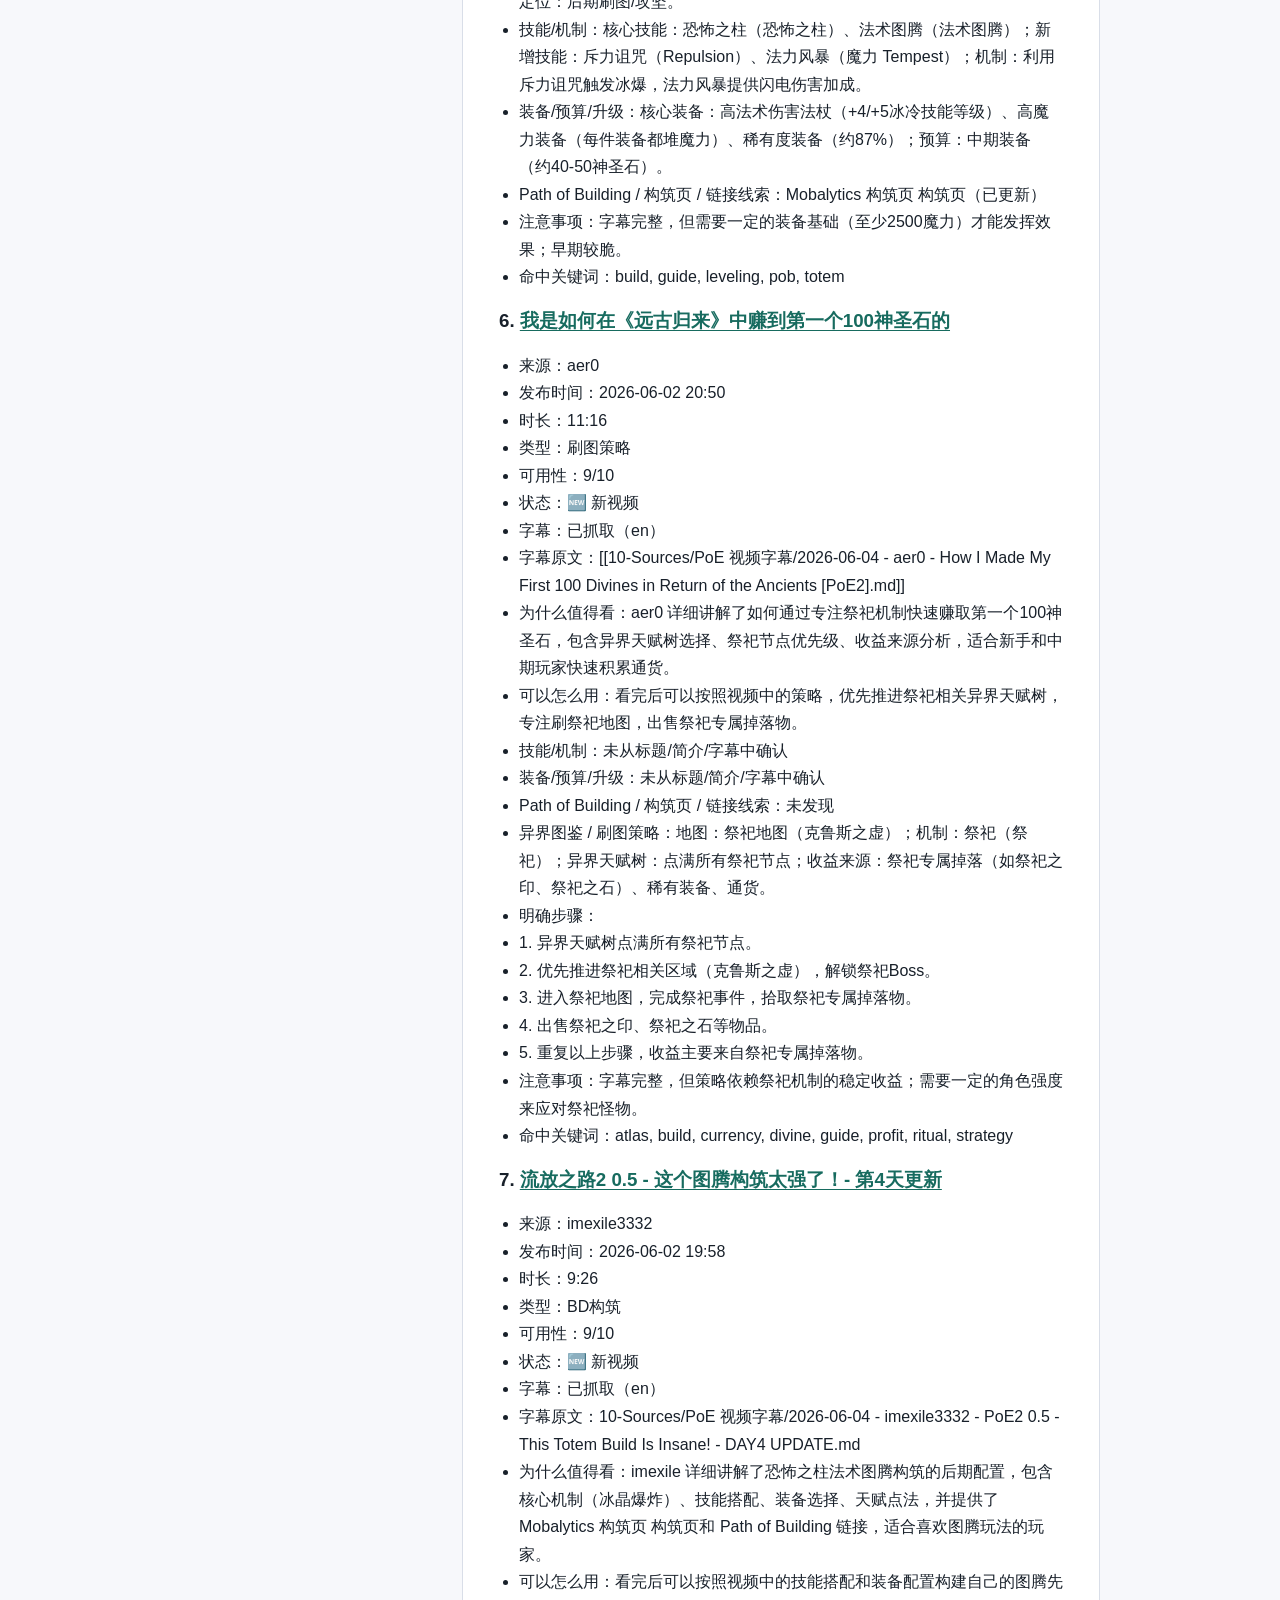
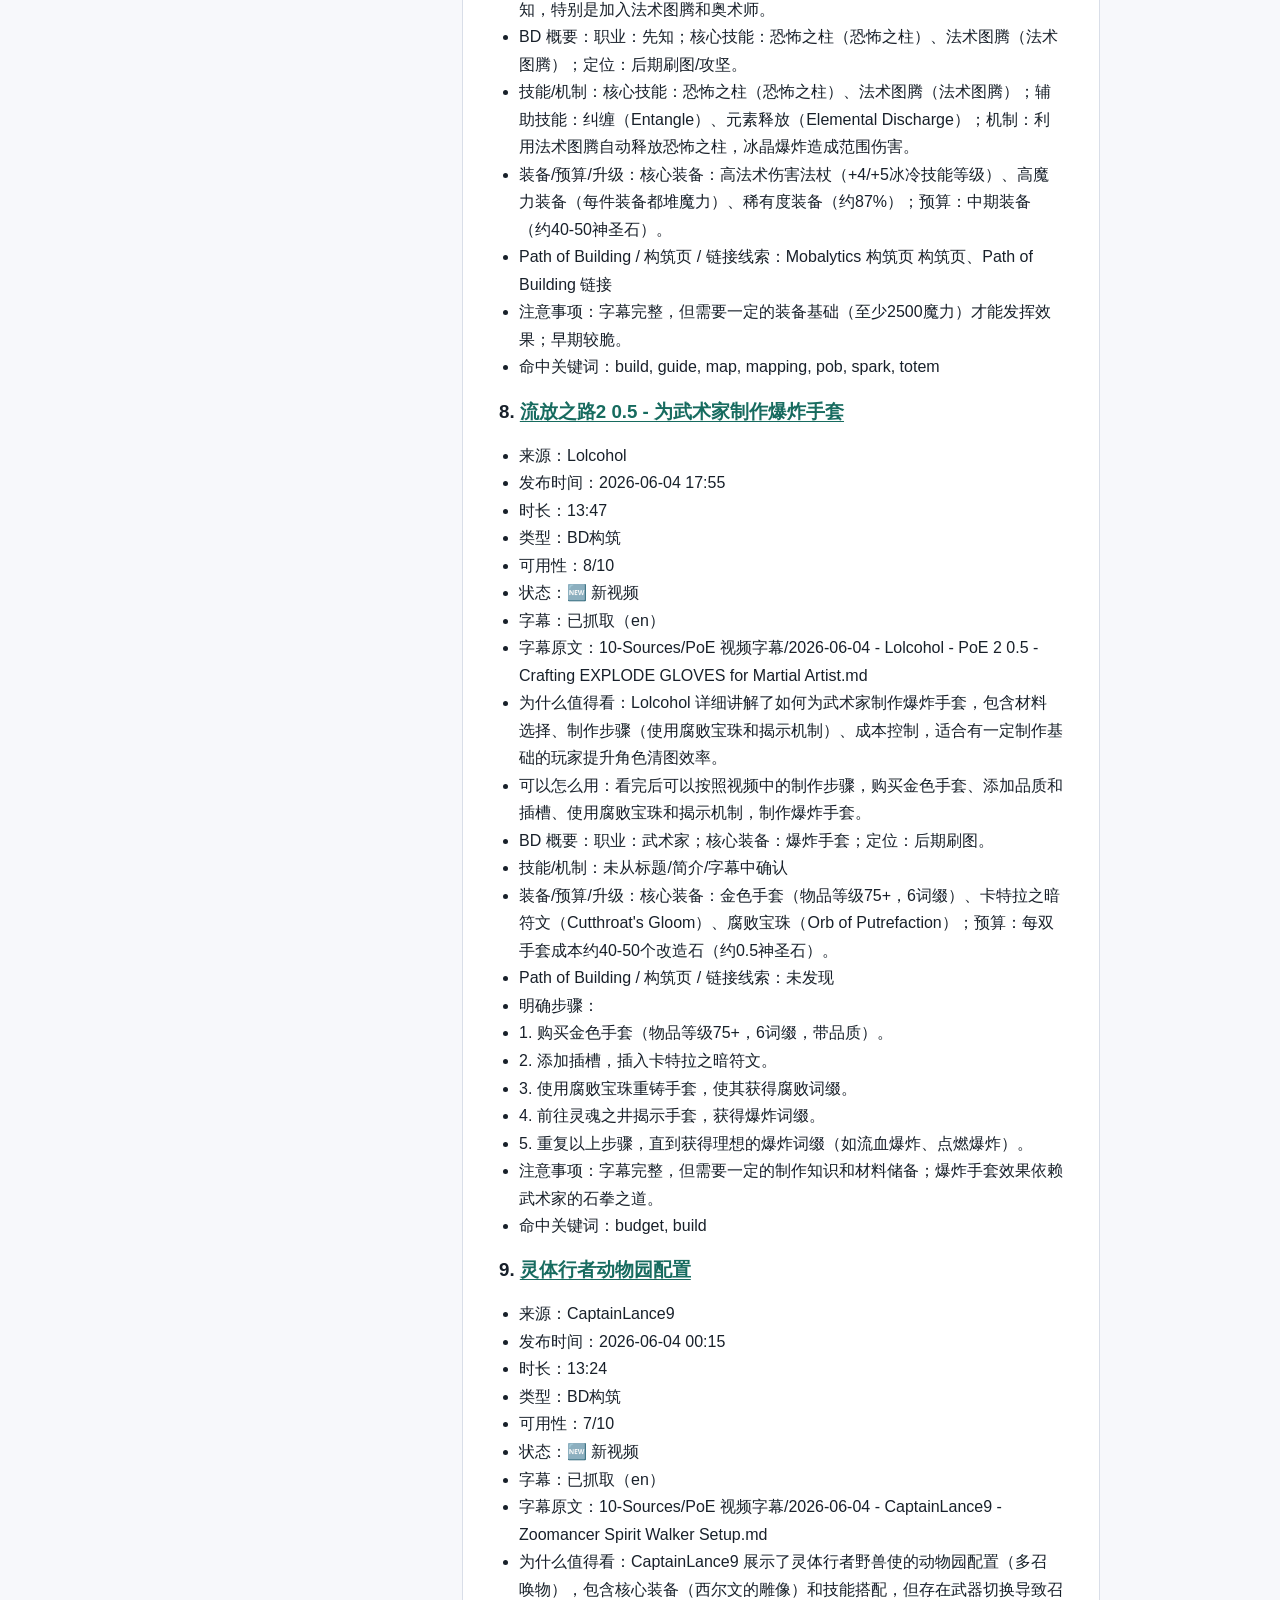
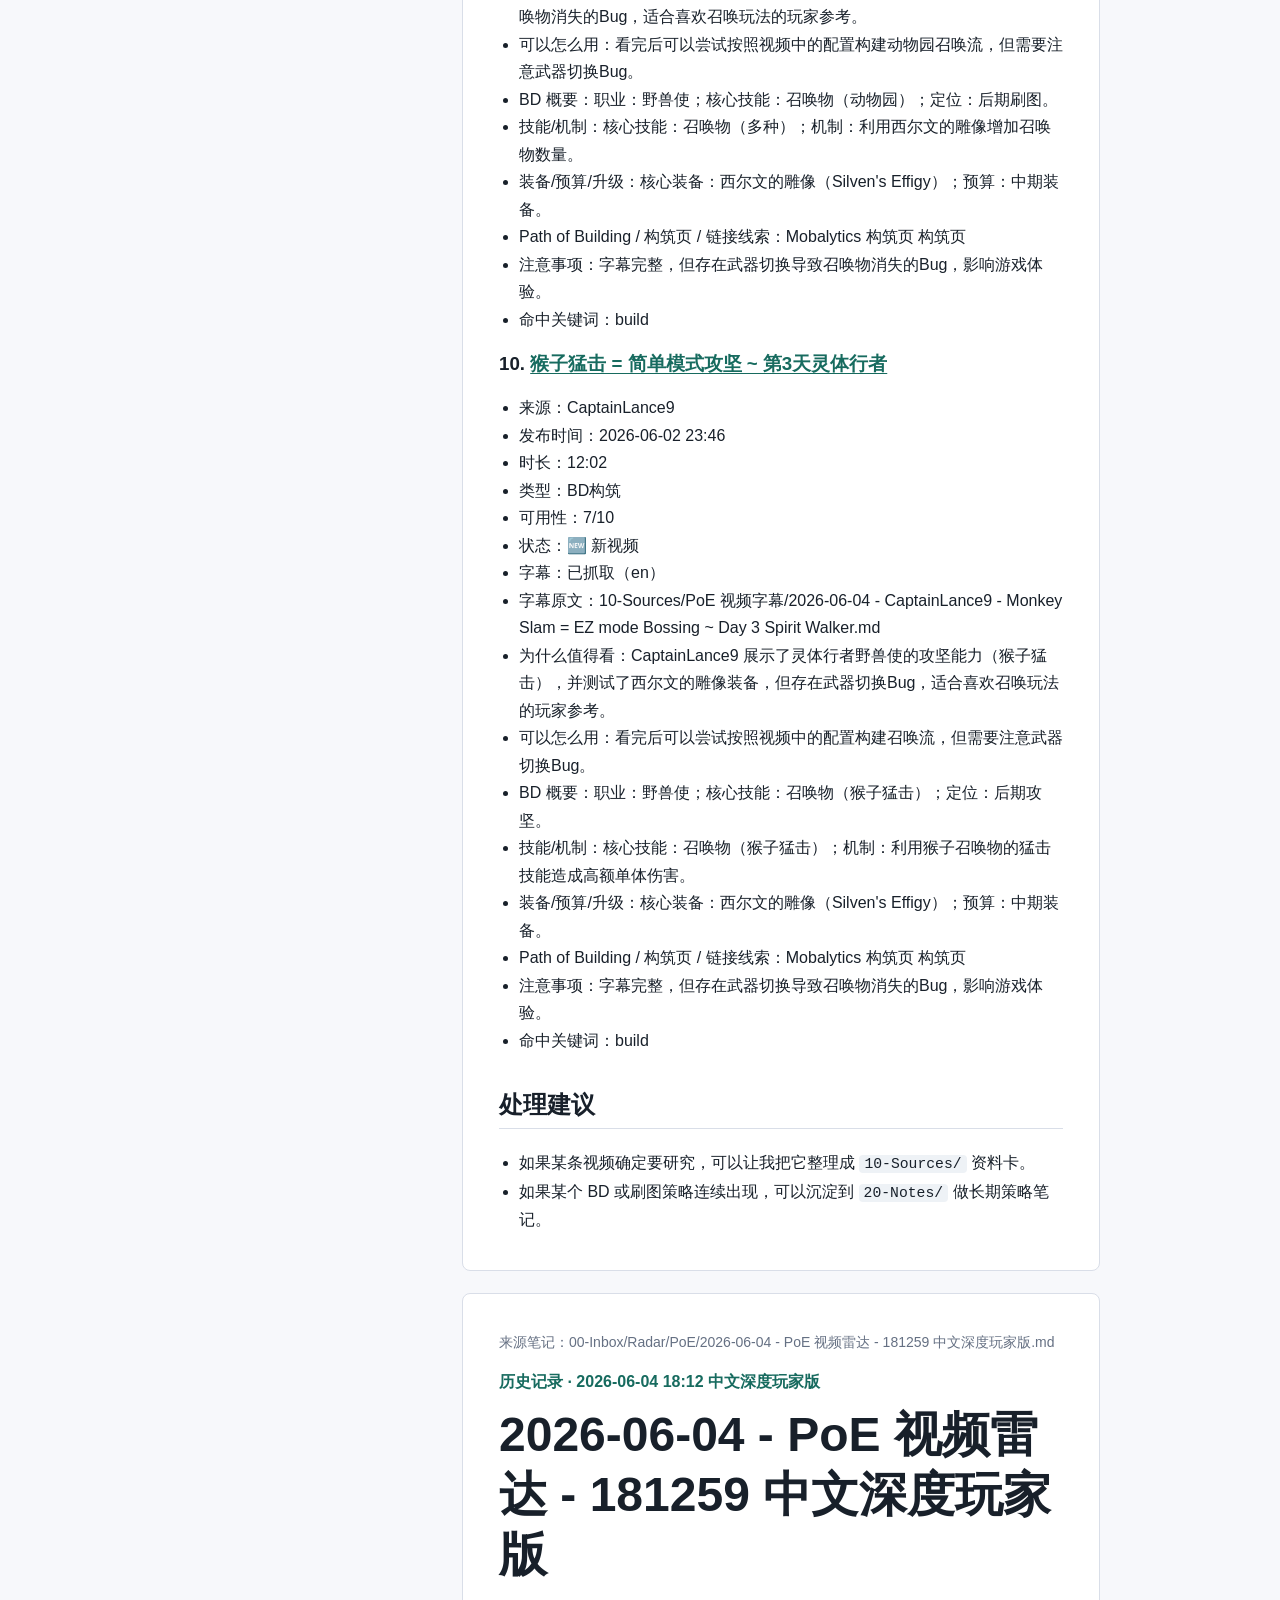
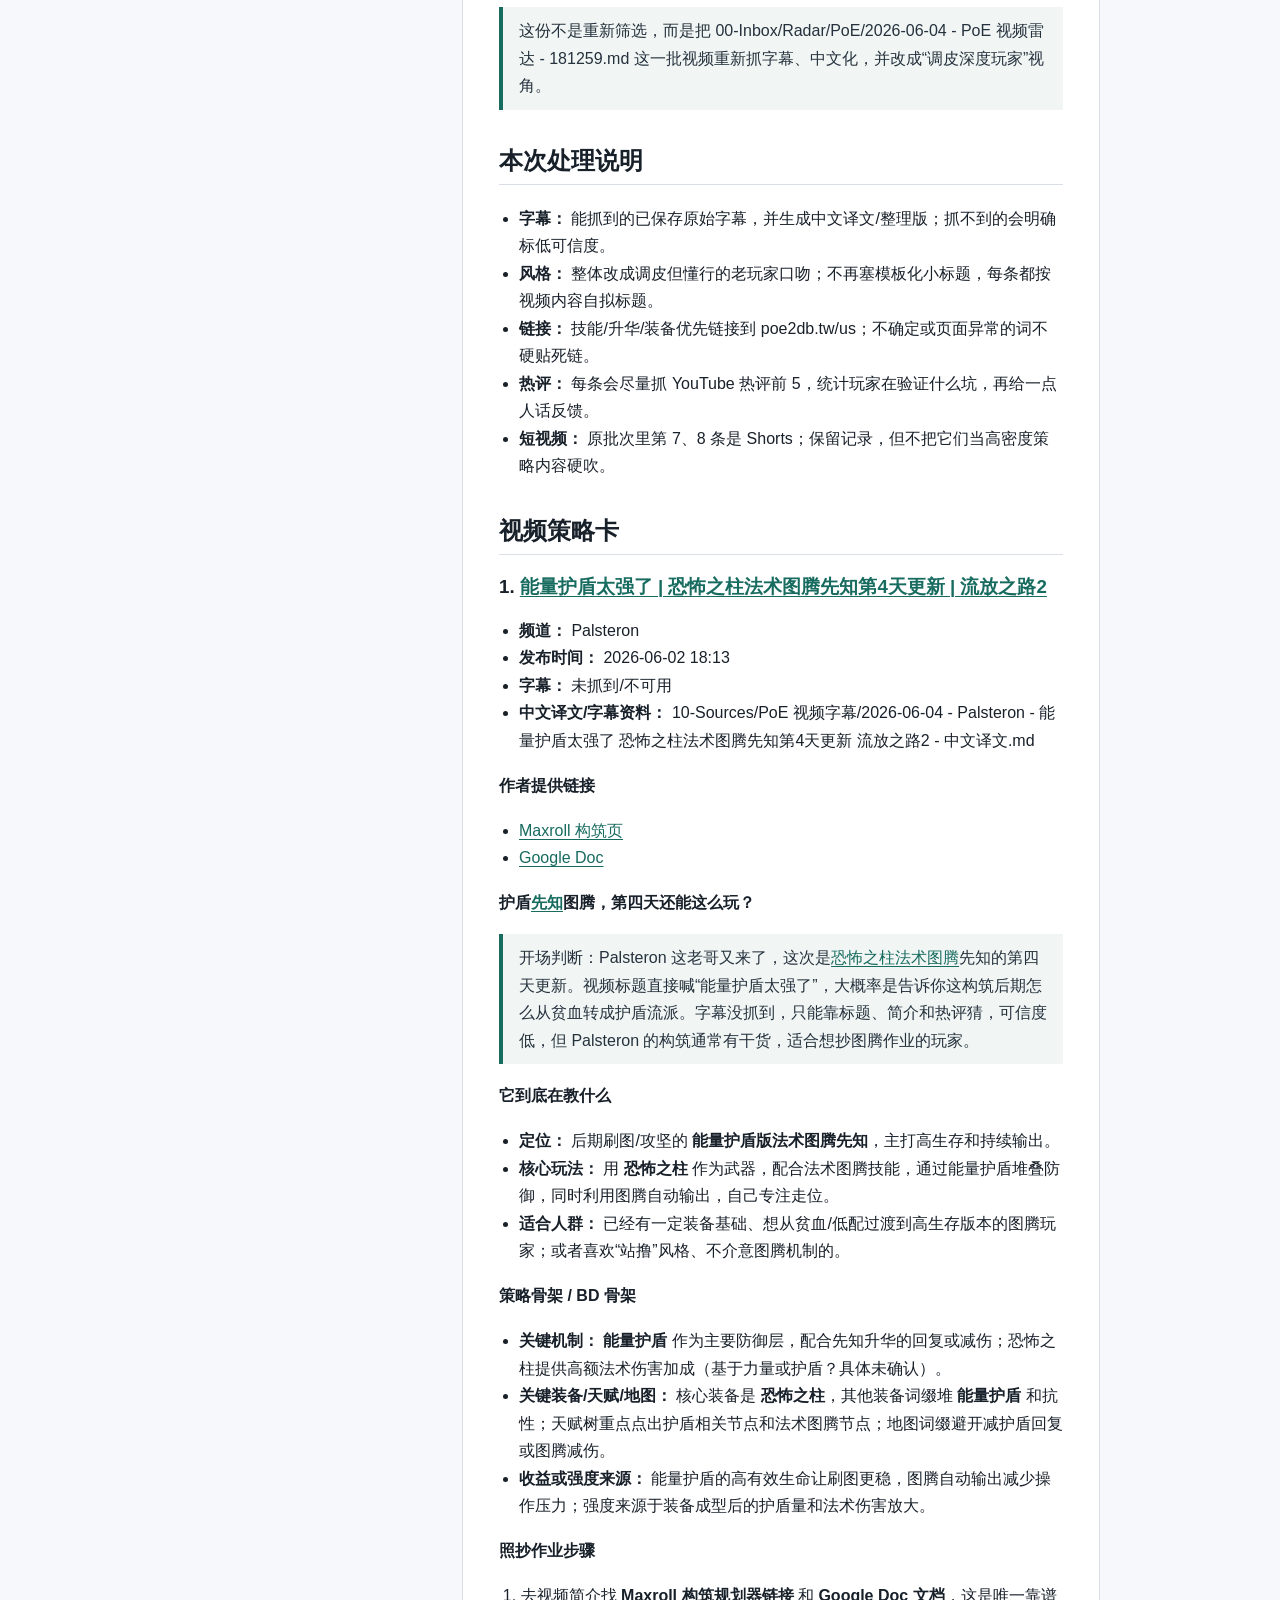
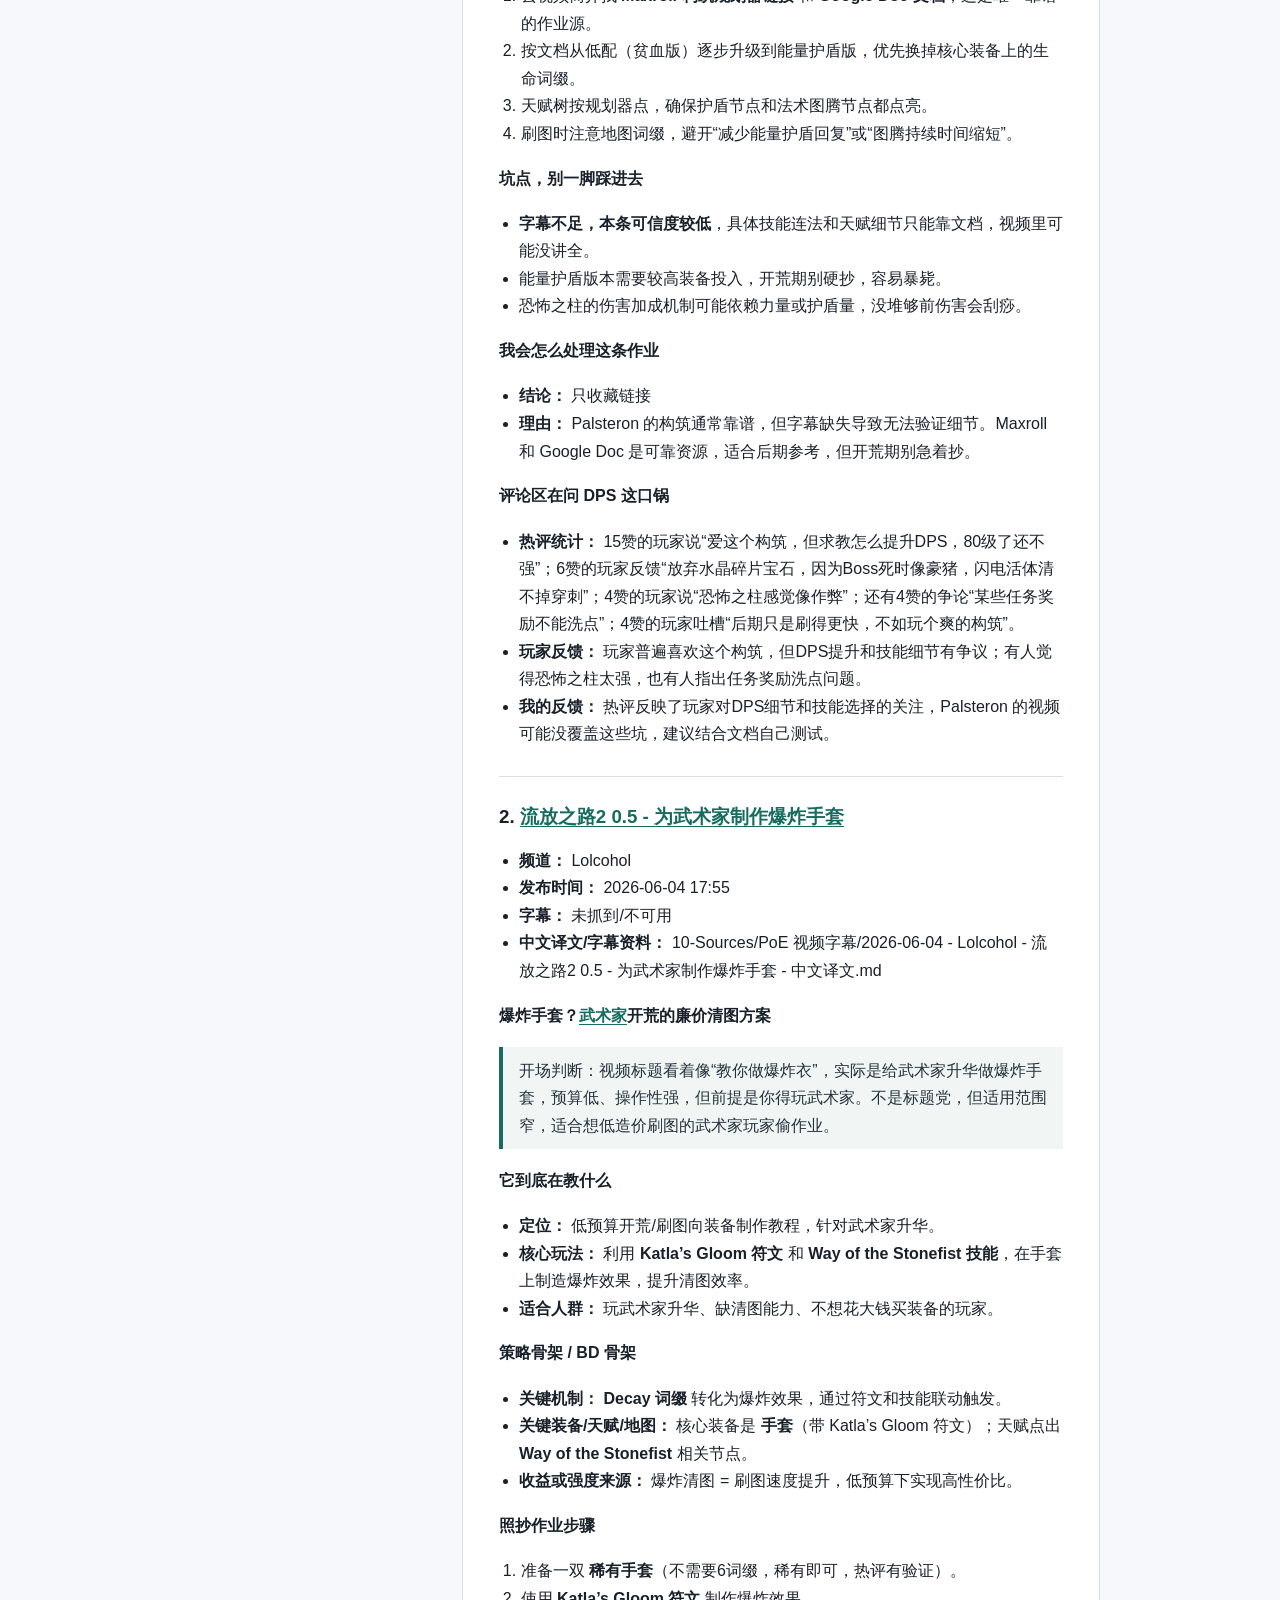
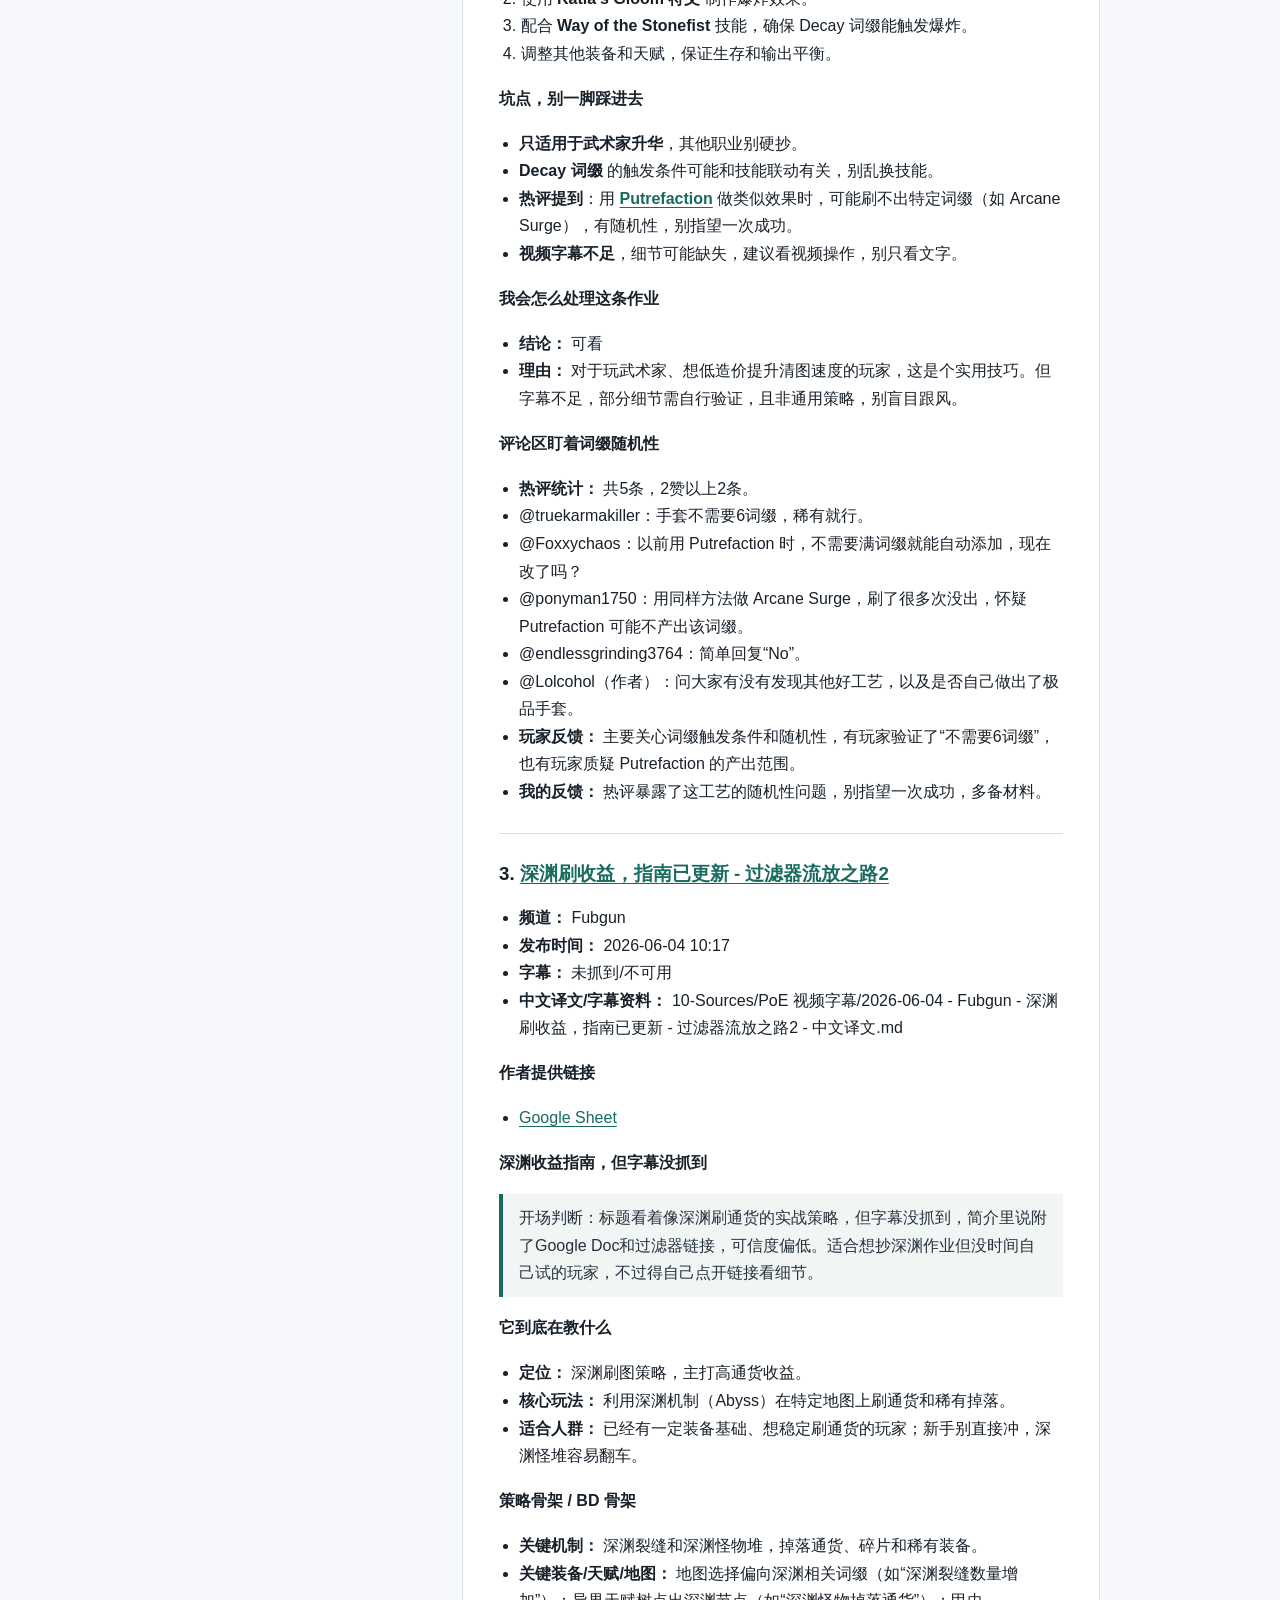
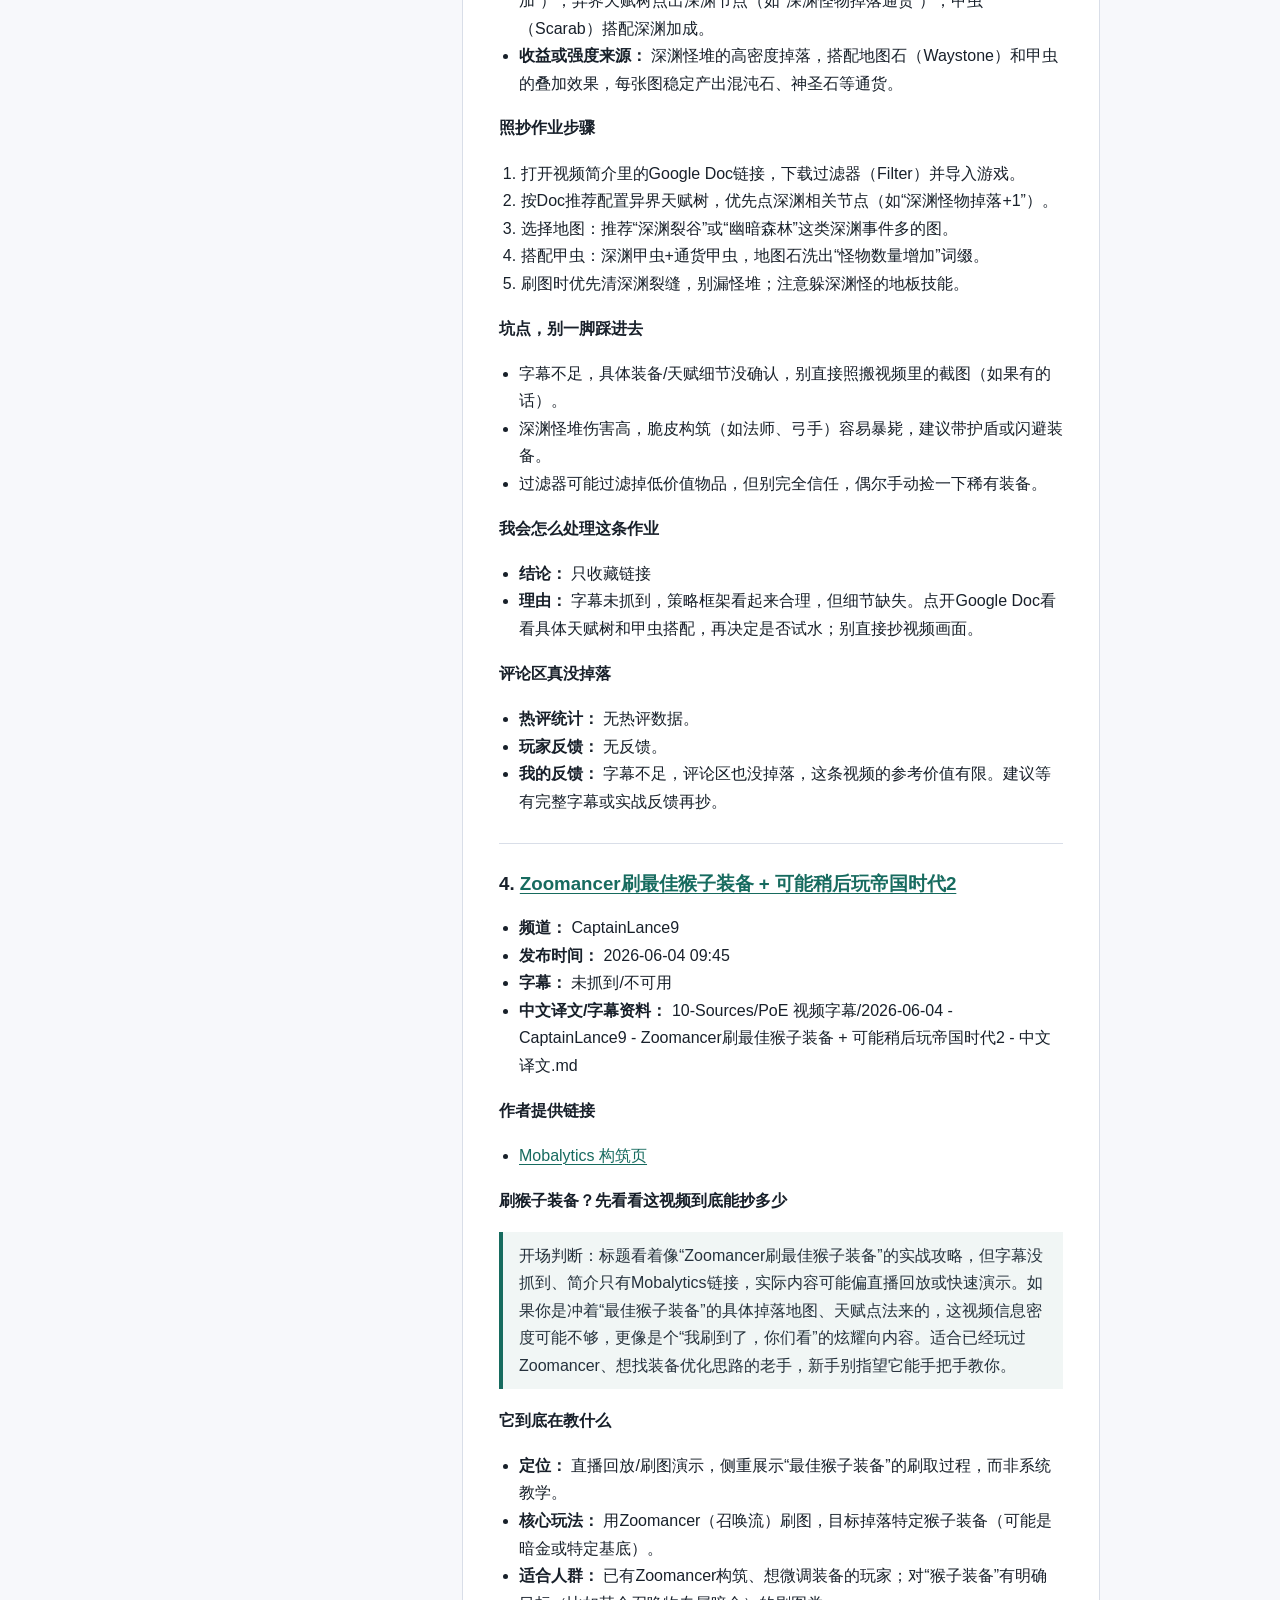
==== commit fc1fac10: "Update public site" ====
--- a/poe-latest.html
+++ b/poe-latest.html
@@ -3,7 +3,7 @@
 <head>
   <meta charset="utf-8">
   <meta name="viewport" content="width=device-width, initial-scale=1">
-  <title>2026-06-04 - PoE 视频雷达 - 181259 中文深度玩家版 · 资讯共享</title>
+  <title>PoE 视频雷达 · 资讯共享</title>
   <meta name="description" content="筛选后的资讯摘要和长期笔记。">
   <link rel="stylesheet" href="./styles.css">
 </head>
@@ -13,11 +13,268 @@
     
   </header>
   <main class="site-main">
-    <article class="page-content">
-  <p class="source">来源笔记：00-Inbox/Radar/PoE/2026-06-04 - PoE 视频雷达 - 181259 中文深度玩家版.md</p>
-  <h1>2026-06-04 - PoE 视频雷达 - 181259 中文深度玩家版</h1>
-<h1>2026-06-04 - PoE 视频雷达 - 181259 中文深度玩家版</h1>
-<p>&gt; 这份不是重新筛选，而是把 00-Inbox/Radar/PoE/2026-06-04 - PoE 视频雷达 - 181259.md 这一批视频重新抓字幕、中文化，并改成“调皮深度玩家”视角。</p>
+    <section class="hero poe-hero">
+    <p class="eyebrow">Path of Exile Radar</p>
+    <h1>PoE 视频雷达</h1>
+    <p>左边按日期选择，右边保留完整雷达内容。固定链接不变，更新时会把新雷达追加到同一个页面顶部。</p>
+  </section>
+  <div class="poe-layout">
+    <aside class="poe-sidebar">
+      <div class="poe-sidebar-inner">
+        <h2>更新日期</h2>
+        <a class="active" href="#poe-2026-06-04-18-36">
+      <span>2026-06-04 18:36</span>
+      <small>2026-06-04 - PoE 视频雷达</small>
+    </a>
+<a class="" href="#poe-2026-06-04-18-12-中文深度玩家版">
+      <span>2026-06-04 18:12 中文深度玩家版</span>
+      <small>2026-06-04 - PoE 视频雷达 - 181259 中文深度玩家版</small>
+    </a>
+<a class="" href="#poe-2026-06-04-18-12">
+      <span>2026-06-04 18:12</span>
+      <small>2026-06-04 - PoE 视频雷达</small>
+    </a>
+      </div>
+    </aside>
+    <section class="poe-content">
+      <article class="page-content poe-entry" id="poe-2026-06-04-18-36">
+      <p class="source">来源笔记：00-Inbox/Radar/PoE/2026-06-04 - PoE 视频雷达 - 183619.md</p>
+      <p class="poe-entry-meta">最新更新 · 2026-06-04 18:36</p>
+      <h1>2026-06-04 - PoE 视频雷达</h1>
+      <blockquote>从 45 条新视频更新中筛选出 10 条可能值得看的 BD / 刷图策略视频。</blockquote>
+<h2>筛选口径</h2>
+<ul>
+<li>优先：新 BD、PoB、league starter、endgame build、刷图/Atlas/farming/currency strategy。</li>
+<li>降权：纯资讯、访谈、吐槽、高光、娱乐、没有可操作点的视频。</li>
+</ul>
+<h2>今日重点</h2>
+<h3>1. <a href="https://www.youtube.com/watch?v=6mmyzAQ63TE" target="_blank" rel="noopener noreferrer">如何用几乎零成本每天赚100+神圣石：要塞速刷Boss</a></h3>
+<ul>
+<li>来源：Allie</li>
+<li>发布时间：2026-06-03 23:10</li>
+<li>时长：8:01</li>
+<li>类型：刷图策略</li>
+<li>可用性：10/10</li>
+<li>状态：🆕 新视频</li>
+<li>字幕：已抓取（en）</li>
+<li>字幕原文：10-Sources/PoE 视频字幕/2026-06-04 - Allie - PoE 2 How Im making 100+ Div a Day with basically nothing Citadel Boss Rushing.md</li>
+<li>为什么值得看：Allie 详细讲解了当前版本收益极高的要塞速刷Boss策略，利用异象Boss掉落的高价值血脉宝石（50-120神圣石）和要塞Boss掉落的灰烬宝珠，配合异界天赋树和贾多的间谍工艺，收益稳定且门槛低。</li>
+<li>可以怎么用：看完后可以按照视频中的异界天赋树配置和地图策略，快速推进异界图鉴，寻找异象Boss和要塞Boss，出售血脉宝石和灰烬宝珠。</li>
+<li>技能/机制：未从标题/简介/字幕中确认</li>
+<li>装备/预算/升级：未从标题/简介/字幕中确认</li>
+<li>Path of Building / 构筑页 / 链接线索：未发现</li>
+<li>异界图鉴 / 刷图策略：地图：任意地图（快速推进）；机制：速刷Boss（异象Boss+要塞Boss）；异界天赋树：点满异象Boss相关节点（15%概率掉落重复血脉宝石）、贾多的间谍工艺（未讲述的历史：35%概率找到血脉宝石；不可预见的威胁：5%概率显示异象地图）；收益来源：血脉宝石（50-120神圣石）、灰烬宝珠（要塞Boss掉落）、要塞钥匙（出售给需要推进的玩家）。</li>
+<li>明确步骤：</li>
+<li>1. 异界天赋树点满异象Boss相关节点和贾多的间谍工艺节点。</li>
+<li>2. 快速推进异界图鉴，寻找异象地图和要塞。</li>
+<li>3. 进入异象地图，击杀异象Boss，拾取血脉宝石。</li>
+<li>4. 进入要塞，击杀要塞Boss，拾取灰烬宝珠和要塞钥匙。</li>
+<li>5. 出售血脉宝石、灰烬宝珠和要塞钥匙。</li>
+<li>6. 重复以上步骤，收益主要来自血脉宝石和灰烬宝珠。</li>
+<li>注意事项：字幕完整，但需要角色有较快的移动速度和足够的单体伤害；策略收益可能随时间下降（血脉宝石价格会跌）。</li>
+<li>命中关键词：atlas, boss rush, map, mapping, profit, strategy</li>
+</ul>
+<h3>2. <a href="https://www.youtube.com/watch?v=d520vnC93Yo" target="_blank" rel="noopener noreferrer">0.5版本最佳刷图策略之一 - 深渊与流亡者完整指南</a></h3>
+<ul>
+<li>来源：Fubgun</li>
+<li>发布时间：2026-06-03 20:57</li>
+<li>时长：12:49</li>
+<li>类型：刷图策略</li>
+<li>可用性：10/10</li>
+<li>状态：🆕 新视频</li>
+<li>字幕：已抓取（en）</li>
+<li>字幕原文：10-Sources/PoE 视频字幕/2026-06-04 - Fubgun - One of the Best Farms in 0.5 - Abyss &amp;amp; Rogue Exiles Full Guide Path of Exile 2.md</li>
+<li>为什么值得看：Fubgun 详细讲解了当前版本收益最高的双刷策略（深渊+流亡者），包含异界天赋树、碑牌选择、地图洗法、珠宝鉴定等完整步骤，收益来源明确（珠宝+稀有装备），且提供了廉价和昂贵两套碑牌方案，可操作性强。</li>
+<li>可以怎么用：看完后可以直接复制他的异界天赋树和碑牌配置，按照视频中的步骤洗地图、打深渊裂隙、击杀流亡者，并鉴定珠宝和稀有装备出售。</li>
+<li>技能/机制：未从标题/简介/字幕中确认</li>
+<li>装备/预算/升级：未从标题/简介/字幕中确认</li>
+<li>Path of Building / 构筑页 / 链接线索：未发现</li>
+<li>异界图鉴 / 刷图策略：地图：任意T16/T17地图；机制：深渊+流亡者双刷；异界天赋树：点满所有碑牌相关节点、流亡者节点（额外流亡者、珠宝掉落等）；碑牌：廉价版用增加怪物群大小和稀有度，昂贵版用增加深渊裂隙数量；收益来源：珠宝（鉴定后出售）、高稀有度稀有装备。</li>
+<li>明确步骤：</li>
+<li>1. 异界天赋树点满所有碑牌节点和流亡者节点（额外流亡者、珠宝掉落）。</li>
+<li>2. 选择廉价或昂贵的碑牌配置，优先选择增加怪物群大小和稀有度的词缀。</li>
+<li>3. 洗地图时优先选择增加怪物数量、稀有度和深渊词缀。</li>
+<li>4. 进入地图后，先触发深渊裂隙，再击杀流亡者。</li>
+<li>5. 拾取所有珠宝和稀有装备，鉴定后出售（珠宝可卖高价）。</li>
+<li>6. 重复以上步骤，收益主要来自珠宝和稀有装备。</li>
+<li>注意事项：字幕完整，但策略收益可能随时间下降（稀有装备价格会跌）。</li>
+<li>命中关键词：-highlight, atlas, build, currency, farm, guide, map</li>
+</ul>
+<h3>3. [空洞突袭 - 后期指南 [流放之路2 - 0.5 // 第4天更新]](https://www.youtube.com/watch?v=Z3vjsDDRx50)</h3>
+<ul>
+<li>来源：Jungroan</li>
+<li>发布时间：2026-06-03 04:17</li>
+<li>时长：15:59</li>
+<li>类型：BD构筑</li>
+<li>可用性：9/10</li>
+<li>状态：🆕 新视频</li>
+<li>字幕：已抓取（en）</li>
+<li>字幕原文：[[10-Sources/PoE 视频字幕/2026-06-04 - Jungroan - Hollow Assault - Endgame Guide [Path of Exile 2 - 0.5 Day 4 Update].md]]</li>
+<li>为什么值得看：Jungroan 详细讲解了空洞突袭武术家的后期配置，包含核心机制（克隆体生成充能）、防御转换（纯能量护盾）、装备制作步骤、宝石搭配等，提供了完整的后期构筑方案，适合追求高伤害和高生存的玩家。</li>
+<li>可以怎么用：看完后可以按照视频中的装备制作步骤（武器、衣服、头盔）和天赋调整自己的武术家角色，并参考 Mobalytics 构筑页 构筑页。</li>
+<li>BD 概要：职业：武术家；核心技能：空洞突袭（空洞突袭）、旋转突击（Rolling Assault）；定位：后期刷图/攻坚。</li>
+<li>技能/机制：核心技能：空洞突袭（空洞突袭）、旋转突击（Rolling Assault）；机制：利用洛克斯托尼亚之触手套和武术家的石拳之道，让克隆体生成充能，消耗充能提升空洞突袭伤害。</li>
+<li>装备/预算/升级：核心装备：洛克斯托尼亚之触手套（核心）、高物理伤害法杖（制作方法：用磨蚀精华点出物理伤害，再用远古颚骨重铸）、纯能量护盾衣服和头盔（用高级机会石制作）；预算：后期装备，造价较高（约50-100神圣石）。</li>
+<li>Path of Building / 构筑页 / 链接线索：Mobalytics 构筑页 构筑页（已更新）</li>
+<li>注意事项：字幕完整，但装备要求较高，适合后期玩家；需要特定手套（洛克斯托尼亚之触）才能启动。</li>
+<li>命中关键词：build, endgame, guide, leveling</li>
+</ul>
+<h3>4. <a href="https://www.youtube.com/watch?v=CwFWSkRM_9E" target="_blank" rel="noopener noreferrer">冰射锐眼更新 - 暴击转换与魔力解决</a></h3>
+<ul>
+<li>来源：Fubgun</li>
+<li>发布时间：2026-06-02 23:24</li>
+<li>时长：9:51</li>
+<li>类型：BD构筑</li>
+<li>可用性：9/10</li>
+<li>状态：🆕 新视频</li>
+<li>字幕：已抓取（en）</li>
+<li>字幕原文：10-Sources/PoE 视频字幕/2026-06-04 - Fubgun - Ice Shot Deadeye Update - Crit Swap and Mana Solving - Path of Exile 2.md</li>
+<li>为什么值得看：Fubgun 更新了冰射锐眼的后期版本，详细讲解了暴击转换、混合生命/护盾配置、魔力问题解决方案，并提供了 Mobalytics 构筑页 构筑页链接，适合已经有一定装备基础的玩家优化角色。</li>
+<li>可以怎么用：看完后可以按照视频中的装备配置和天赋调整自己的冰射锐眼，特别是暴击转换和魔力回复的解决方案。</li>
+<li>BD 概要：职业：锐眼；核心技能：冰射；定位：后期刷图/攻坚。</li>
+<li>技能/机制：核心技能：冰射（冰射）；辅助技能：狙击（Snipe）可选；机制：暴击转换、混合生命/护盾。</li>
+<li>装备/预算/升级：核心装备：高物理伤害弓（双倍伤害词缀）、双元素点伤戒指、暴击伤害手套、高能量护盾头盔、高移速鞋子；预算：后期装备，造价较高（约50-100神圣石）。</li>
+<li>Path of Building / 构筑页 / 链接线索：Mobalytics 构筑页 构筑页（已更新）</li>
+<li>注意事项：字幕完整，但装备要求较高，适合后期玩家。</li>
+<li>命中关键词：-highlight, build, currency, deadeye, endgame, guide, leveling</li>
+</ul>
+<h3>5. <a href="https://www.youtube.com/watch?v=qAWNwGhkFns" target="_blank" rel="noopener noreferrer">这个图腾构筑的Boss伤害越来越离谱了... 更多新技术 - 0.5 图腾先知第4天更新</a></h3>
+<ul>
+<li>来源：Allie</li>
+<li>发布时间：2026-06-02 22:53</li>
+<li>时长：9:31</li>
+<li>类型：BD构筑</li>
+<li>可用性：9/10</li>
+<li>状态：🆕 新视频</li>
+<li>字幕：已抓取（en）</li>
+<li>字幕原文：10-Sources/PoE 视频字幕/2026-06-04 - Allie - PoE 2 This builds Boss DPS is getting dumb now... Even more Tech - 0.5 Totem Oracle Day 4.md</li>
+<li>为什么值得看：Allie 更新了图腾先知构筑，新增了斥力诅咒和法力风暴两个技能，大幅提升了Boss伤害，并提供了详细的升级路线和装备选择，适合已经有一定装备基础的玩家优化角色。</li>
+<li>可以怎么用：看完后可以按照视频中的技能搭配和装备升级路线调整自己的图腾先知，特别是加入斥力诅咒和法力风暴。</li>
+<li>BD 概要：职业：先知；核心技能：图腾（图腾）、恐怖之柱（恐怖之柱）；定位：后期刷图/攻坚。</li>
+<li>技能/机制：核心技能：恐怖之柱（恐怖之柱）、法术图腾（法术图腾）；新增技能：斥力诅咒（Repulsion）、法力风暴（魔力 Tempest）；机制：利用斥力诅咒触发冰爆，法力风暴提供闪电伤害加成。</li>
+<li>装备/预算/升级：核心装备：高法术伤害法杖（+4/+5冰冷技能等级）、高魔力装备（每件装备都堆魔力）、稀有度装备（约87%）；预算：中期装备（约40-50神圣石）。</li>
+<li>Path of Building / 构筑页 / 链接线索：Mobalytics 构筑页 构筑页（已更新）</li>
+<li>注意事项：字幕完整，但需要一定的装备基础（至少2500魔力）才能发挥效果；早期较脆。</li>
+<li>命中关键词：build, guide, leveling, pob, totem</li>
+</ul>
+<h3>6. <a href="https://www.youtube.com/watch?v=RVV5u8L5qqY" target="_blank" rel="noopener noreferrer">我是如何在《远古归来》中赚到第一个100神圣石的</a></h3>
+<ul>
+<li>来源：aer0</li>
+<li>发布时间：2026-06-02 20:50</li>
+<li>时长：11:16</li>
+<li>类型：刷图策略</li>
+<li>可用性：9/10</li>
+<li>状态：🆕 新视频</li>
+<li>字幕：已抓取（en）</li>
+<li>字幕原文：[[10-Sources/PoE 视频字幕/2026-06-04 - aer0 - How I Made My First 100 Divines in Return of the Ancients [PoE2].md]]</li>
+<li>为什么值得看：aer0 详细讲解了如何通过专注祭祀机制快速赚取第一个100神圣石，包含异界天赋树选择、祭祀节点优先级、收益来源分析，适合新手和中期玩家快速积累通货。</li>
+<li>可以怎么用：看完后可以按照视频中的策略，优先推进祭祀相关异界天赋树，专注刷祭祀地图，出售祭祀专属掉落物。</li>
+<li>技能/机制：未从标题/简介/字幕中确认</li>
+<li>装备/预算/升级：未从标题/简介/字幕中确认</li>
+<li>Path of Building / 构筑页 / 链接线索：未发现</li>
+<li>异界图鉴 / 刷图策略：地图：祭祀地图（克鲁斯之虚）；机制：祭祀（祭祀）；异界天赋树：点满所有祭祀节点；收益来源：祭祀专属掉落（如祭祀之印、祭祀之石）、稀有装备、通货。</li>
+<li>明确步骤：</li>
+<li>1. 异界天赋树点满所有祭祀节点。</li>
+<li>2. 优先推进祭祀相关区域（克鲁斯之虚），解锁祭祀Boss。</li>
+<li>3. 进入祭祀地图，完成祭祀事件，拾取祭祀专属掉落物。</li>
+<li>4. 出售祭祀之印、祭祀之石等物品。</li>
+<li>5. 重复以上步骤，收益主要来自祭祀专属掉落物。</li>
+<li>注意事项：字幕完整，但策略依赖祭祀机制的稳定收益；需要一定的角色强度来应对祭祀怪物。</li>
+<li>命中关键词：atlas, build, currency, divine, guide, profit, ritual, strategy</li>
+</ul>
+<h3>7. <a href="https://www.youtube.com/watch?v=YZf2AELBG3U" target="_blank" rel="noopener noreferrer">流放之路2 0.5 - 这个图腾构筑太强了！- 第4天更新</a></h3>
+<ul>
+<li>来源：imexile3332</li>
+<li>发布时间：2026-06-02 19:58</li>
+<li>时长：9:26</li>
+<li>类型：BD构筑</li>
+<li>可用性：9/10</li>
+<li>状态：🆕 新视频</li>
+<li>字幕：已抓取（en）</li>
+<li>字幕原文：10-Sources/PoE 视频字幕/2026-06-04 - imexile3332 - PoE2 0.5 - This Totem Build Is Insane! - DAY4 UPDATE.md</li>
+<li>为什么值得看：imexile 详细讲解了恐怖之柱法术图腾构筑的后期配置，包含核心机制（冰晶爆炸）、技能搭配、装备选择、天赋点法，并提供了 Mobalytics 构筑页 构筑页和 Path of Building 链接，适合喜欢图腾玩法的玩家。</li>
+<li>可以怎么用：看完后可以按照视频中的技能搭配和装备配置构建自己的图腾先知，特别是加入法术图腾和奥术师。</li>
+<li>BD 概要：职业：先知；核心技能：恐怖之柱（恐怖之柱）、法术图腾（法术图腾）；定位：后期刷图/攻坚。</li>
+<li>技能/机制：核心技能：恐怖之柱（恐怖之柱）、法术图腾（法术图腾）；辅助技能：纠缠（Entangle）、元素释放（Elemental Discharge）；机制：利用法术图腾自动释放恐怖之柱，冰晶爆炸造成范围伤害。</li>
+<li>装备/预算/升级：核心装备：高法术伤害法杖（+4/+5冰冷技能等级）、高魔力装备（每件装备都堆魔力）、稀有度装备（约87%）；预算：中期装备（约40-50神圣石）。</li>
+<li>Path of Building / 构筑页 / 链接线索：Mobalytics 构筑页 构筑页、Path of Building 链接</li>
+<li>注意事项：字幕完整，但需要一定的装备基础（至少2500魔力）才能发挥效果；早期较脆。</li>
+<li>命中关键词：build, guide, map, mapping, pob, spark, totem</li>
+</ul>
+<h3>8. <a href="https://www.youtube.com/watch?v=e-MihyBNVd4" target="_blank" rel="noopener noreferrer">流放之路2 0.5 - 为武术家制作爆炸手套</a></h3>
+<ul>
+<li>来源：Lolcohol</li>
+<li>发布时间：2026-06-04 17:55</li>
+<li>时长：13:47</li>
+<li>类型：BD构筑</li>
+<li>可用性：8/10</li>
+<li>状态：🆕 新视频</li>
+<li>字幕：已抓取（en）</li>
+<li>字幕原文：10-Sources/PoE 视频字幕/2026-06-04 - Lolcohol - PoE 2 0.5 - Crafting EXPLODE GLOVES for Martial Artist.md</li>
+<li>为什么值得看：Lolcohol 详细讲解了如何为武术家制作爆炸手套，包含材料选择、制作步骤（使用腐败宝珠和揭示机制）、成本控制，适合有一定制作基础的玩家提升角色清图效率。</li>
+<li>可以怎么用：看完后可以按照视频中的制作步骤，购买金色手套、添加品质和插槽、使用腐败宝珠和揭示机制，制作爆炸手套。</li>
+<li>BD 概要：职业：武术家；核心装备：爆炸手套；定位：后期刷图。</li>
+<li>技能/机制：未从标题/简介/字幕中确认</li>
+<li>装备/预算/升级：核心装备：金色手套（物品等级75+，6词缀）、卡特拉之暗符文（Cutthroat's Gloom）、腐败宝珠（Orb of Putrefaction）；预算：每双手套成本约40-50个改造石（约0.5神圣石）。</li>
+<li>Path of Building / 构筑页 / 链接线索：未发现</li>
+<li>明确步骤：</li>
+<li>1. 购买金色手套（物品等级75+，6词缀，带品质）。</li>
+<li>2. 添加插槽，插入卡特拉之暗符文。</li>
+<li>3. 使用腐败宝珠重铸手套，使其获得腐败词缀。</li>
+<li>4. 前往灵魂之井揭示手套，获得爆炸词缀。</li>
+<li>5. 重复以上步骤，直到获得理想的爆炸词缀（如流血爆炸、点燃爆炸）。</li>
+<li>注意事项：字幕完整，但需要一定的制作知识和材料储备；爆炸手套效果依赖武术家的石拳之道。</li>
+<li>命中关键词：budget, build</li>
+</ul>
+<h3>9. <a href="https://www.youtube.com/watch?v=7xaY6l3J7zE" target="_blank" rel="noopener noreferrer">灵体行者动物园配置</a></h3>
+<ul>
+<li>来源：CaptainLance9</li>
+<li>发布时间：2026-06-04 00:15</li>
+<li>时长：13:24</li>
+<li>类型：BD构筑</li>
+<li>可用性：7/10</li>
+<li>状态：🆕 新视频</li>
+<li>字幕：已抓取（en）</li>
+<li>字幕原文：10-Sources/PoE 视频字幕/2026-06-04 - CaptainLance9 - Zoomancer Spirit Walker Setup.md</li>
+<li>为什么值得看：CaptainLance9 展示了灵体行者野兽使的动物园配置（多召唤物），包含核心装备（西尔文的雕像）和技能搭配，但存在武器切换导致召唤物消失的Bug，适合喜欢召唤玩法的玩家参考。</li>
+<li>可以怎么用：看完后可以尝试按照视频中的配置构建动物园召唤流，但需要注意武器切换Bug。</li>
+<li>BD 概要：职业：野兽使；核心技能：召唤物（动物园）；定位：后期刷图。</li>
+<li>技能/机制：核心技能：召唤物（多种）；机制：利用西尔文的雕像增加召唤物数量。</li>
+<li>装备/预算/升级：核心装备：西尔文的雕像（Silven's Effigy）；预算：中期装备。</li>
+<li>Path of Building / 构筑页 / 链接线索：Mobalytics 构筑页 构筑页</li>
+<li>注意事项：字幕完整，但存在武器切换导致召唤物消失的Bug，影响游戏体验。</li>
+<li>命中关键词：build</li>
+</ul>
+<h3>10. <a href="https://www.youtube.com/watch?v=RoLEZ_B20ts" target="_blank" rel="noopener noreferrer">猴子猛击 = 简单模式攻坚 ~ 第3天灵体行者</a></h3>
+<ul>
+<li>来源：CaptainLance9</li>
+<li>发布时间：2026-06-02 23:46</li>
+<li>时长：12:02</li>
+<li>类型：BD构筑</li>
+<li>可用性：7/10</li>
+<li>状态：🆕 新视频</li>
+<li>字幕：已抓取（en）</li>
+<li>字幕原文：10-Sources/PoE 视频字幕/2026-06-04 - CaptainLance9 - Monkey Slam = EZ mode Bossing ~ Day 3 Spirit Walker.md</li>
+<li>为什么值得看：CaptainLance9 展示了灵体行者野兽使的攻坚能力（猴子猛击），并测试了西尔文的雕像装备，但存在武器切换Bug，适合喜欢召唤玩法的玩家参考。</li>
+<li>可以怎么用：看完后可以尝试按照视频中的配置构建召唤流，但需要注意武器切换Bug。</li>
+<li>BD 概要：职业：野兽使；核心技能：召唤物（猴子猛击）；定位：后期攻坚。</li>
+<li>技能/机制：核心技能：召唤物（猴子猛击）；机制：利用猴子召唤物的猛击技能造成高额单体伤害。</li>
+<li>装备/预算/升级：核心装备：西尔文的雕像（Silven's Effigy）；预算：中期装备。</li>
+<li>Path of Building / 构筑页 / 链接线索：Mobalytics 构筑页 构筑页</li>
+<li>注意事项：字幕完整，但存在武器切换导致召唤物消失的Bug，影响游戏体验。</li>
+<li>命中关键词：build</li>
+</ul>
+<h2>处理建议</h2>
+<ul>
+<li>如果某条视频确定要研究，可以让我把它整理成 <code>10-Sources/</code> 资料卡。</li>
+<li>如果某个 BD 或刷图策略连续出现，可以沉淀到 <code>20-Notes/</code> 做长期策略笔记。</li>
+</ul>
+    </article>
+<article class="page-content poe-entry" id="poe-2026-06-04-18-12-中文深度玩家版">
+      <p class="source">来源笔记：00-Inbox/Radar/PoE/2026-06-04 - PoE 视频雷达 - 181259 中文深度玩家版.md</p>
+      <p class="poe-entry-meta">历史记录 · 2026-06-04 18:12 中文深度玩家版</p>
+      <h1>2026-06-04 - PoE 视频雷达 - 181259 中文深度玩家版</h1>
+      <blockquote>这份不是重新筛选，而是把 00-Inbox/Radar/PoE/2026-06-04 - PoE 视频雷达 - 181259.md 这一批视频重新抓字幕、中文化，并改成“调皮深度玩家”视角。</blockquote>
 <h2>本次处理说明</h2>
 <ul>
 <li><strong>字幕：</strong> 能抓到的已保存原始字幕，并生成中文译文/整理版；抓不到的会明确标低可信度。</li>
@@ -40,7 +297,7 @@
 <li><a href="https://docs.google.com/document/d/1MMeztq35_hQiE9AN5Qy4Q-fO3USBlNgbo_Ckskpm6FY" target="_blank" rel="noopener noreferrer">Google Doc</a></li>
 </ul>
 <h4><strong>护盾<a href="https://poe2db.tw/us/Oracle" target="_blank" rel="noopener noreferrer">先知</a>图腾，第四天还能这么玩？</strong></h4>
-<p>&gt; 开场判断：Palsteron 这老哥又来了，这次是<a href="https://poe2db.tw/us/Grim_Pillars" target="_blank" rel="noopener noreferrer">恐怖之柱</a><a href="https://poe2db.tw/us/Spell_Totem" target="_blank" rel="noopener noreferrer">法术图腾</a>先知的第四天更新。视频标题直接喊“能量护盾太强了”，大概率是告诉你这构筑后期怎么从贫血转成护盾流派。字幕没抓到，只能靠标题、简介和热评猜，可信度低，但 Palsteron 的构筑通常有干货，适合想抄图腾作业的玩家。</p>
+<blockquote>开场判断：Palsteron 这老哥又来了，这次是<a href="https://poe2db.tw/us/Grim_Pillars" target="_blank" rel="noopener noreferrer">恐怖之柱</a><a href="https://poe2db.tw/us/Spell_Totem" target="_blank" rel="noopener noreferrer">法术图腾</a>先知的第四天更新。视频标题直接喊“能量护盾太强了”，大概率是告诉你这构筑后期怎么从贫血转成护盾流派。字幕没抓到，只能靠标题、简介和热评猜，可信度低，但 Palsteron 的构筑通常有干货，适合想抄图腾作业的玩家。</blockquote>
 <h4><strong>它到底在教什么</strong></h4>
 <ul>
 <li><strong>定位：</strong> 后期刷图/攻坚的 <strong>能量护盾版法术图腾先知</strong>，主打高生存和持续输出。</li>
@@ -54,10 +311,12 @@
 <li><strong>收益或强度来源：</strong> 能量护盾的高有效生命让刷图更稳，图腾自动输出减少操作压力；强度来源于装备成型后的护盾量和法术伤害放大。</li>
 </ul>
 <h4><strong>照抄作业步骤</strong></h4>
-<p>1. 去视频简介找 <strong>Maxroll 构筑规划器链接</strong> 和 <strong>Google Doc 文档</strong>，这是唯一靠谱的作业源。</p>
-<p>2. 按文档从低配（贫血版）逐步升级到能量护盾版，优先换掉核心装备上的生命词缀。</p>
-<p>3. 天赋树按规划器点，确保护盾节点和法术图腾节点都点亮。</p>
-<p>4. 刷图时注意地图词缀，避开“减少能量护盾回复”或“图腾持续时间缩短”。</p>
+<ol>
+<li>去视频简介找 <strong>Maxroll 构筑规划器链接</strong> 和 <strong>Google Doc 文档</strong>，这是唯一靠谱的作业源。</li>
+<li>按文档从低配（贫血版）逐步升级到能量护盾版，优先换掉核心装备上的生命词缀。</li>
+<li>天赋树按规划器点，确保护盾节点和法术图腾节点都点亮。</li>
+<li>刷图时注意地图词缀，避开“减少能量护盾回复”或“图腾持续时间缩短”。</li>
+</ol>
 <h4><strong>坑点，别一脚踩进去</strong></h4>
 <ul>
 <li><strong>字幕不足，本条可信度较低</strong>，具体技能连法和天赋细节只能靠文档，视频里可能没讲全。</li>
@@ -75,7 +334,7 @@
 <li><strong>玩家反馈：</strong> 玩家普遍喜欢这个构筑，但DPS提升和技能细节有争议；有人觉得恐怖之柱太强，也有人指出任务奖励洗点问题。</li>
 <li><strong>我的反馈：</strong> 热评反映了玩家对DPS细节和技能选择的关注，Palsteron 的视频可能没覆盖这些坑，建议结合文档自己测试。</li>
 </ul>
-<p>---</p>
+<hr>
 <h3>2. <a href="https://www.youtube.com/watch?v=e-MihyBNVd4" target="_blank" rel="noopener noreferrer">流放之路2 0.5 - 为武术家制作爆炸手套</a></h3>
 <ul>
 <li><strong>频道：</strong> Lolcohol</li>
@@ -84,7 +343,7 @@
 <li><strong>中文译文/字幕资料：</strong> 10-Sources/PoE 视频字幕/2026-06-04 - Lolcohol - 流放之路2 0.5 - 为武术家制作爆炸手套 - 中文译文.md</li>
 </ul>
 <h4><strong>爆炸手套？<a href="https://poe2db.tw/us/Martial_Artist" target="_blank" rel="noopener noreferrer">武术家</a>开荒的廉价清图方案</strong></h4>
-<p>&gt; 开场判断：视频标题看着像“教你做爆炸衣”，实际是给武术家升华做爆炸手套，预算低、操作性强，但前提是你得玩武术家。不是标题党，但适用范围窄，适合想低造价刷图的武术家玩家偷作业。</p>
+<blockquote>开场判断：视频标题看着像“教你做爆炸衣”，实际是给武术家升华做爆炸手套，预算低、操作性强，但前提是你得玩武术家。不是标题党，但适用范围窄，适合想低造价刷图的武术家玩家偷作业。</blockquote>
 <h4><strong>它到底在教什么</strong></h4>
 <ul>
 <li><strong>定位：</strong> 低预算开荒/刷图向装备制作教程，针对武术家升华。</li>
@@ -98,10 +357,12 @@
 <li><strong>收益或强度来源：</strong> 爆炸清图 = 刷图速度提升，低预算下实现高性价比。</li>
 </ul>
 <h4><strong>照抄作业步骤</strong></h4>
-<p>1. 准备一双 <strong>稀有手套</strong>（不需要6词缀，稀有即可，热评有验证）。</p>
-<p>2. 使用 <strong>Katla’s Gloom 符文</strong> 制作爆炸效果。</p>
-<p>3. 配合 <strong>Way of the Stonefist</strong> 技能，确保 Decay 词缀能触发爆炸。</p>
-<p>4. 调整其他装备和天赋，保证生存和输出平衡。</p>
+<ol>
+<li>准备一双 <strong>稀有手套</strong>（不需要6词缀，稀有即可，热评有验证）。</li>
+<li>使用 <strong>Katla’s Gloom 符文</strong> 制作爆炸效果。</li>
+<li>配合 <strong>Way of the Stonefist</strong> 技能，确保 Decay 词缀能触发爆炸。</li>
+<li>调整其他装备和天赋，保证生存和输出平衡。</li>
+</ol>
 <h4><strong>坑点，别一脚踩进去</strong></h4>
 <ul>
 <li><strong>只适用于武术家升华</strong>，其他职业别硬抄。</li>
@@ -125,7 +386,7 @@
 <li><strong>玩家反馈：</strong> 主要关心词缀触发条件和随机性，有玩家验证了“不需要6词缀”，也有玩家质疑 Putrefaction 的产出范围。</li>
 <li><strong>我的反馈：</strong> 热评暴露了这工艺的随机性问题，别指望一次成功，多备材料。</li>
 </ul>
-<p>---</p>
+<hr>
 <h3>3. <a href="https://www.youtube.com/watch?v=h4cltkkmItE" target="_blank" rel="noopener noreferrer">深渊刷收益，指南已更新 - 过滤器流放之路2</a></h3>
 <ul>
 <li><strong>频道：</strong> Fubgun</li>
@@ -138,7 +399,7 @@
 <li><a href="https://docs.google.com/spreadsheets/d/e/2PACX-1vR35NJkrhF1Zf9SZZOPlsdpqbTibL2AqOiZosya0NSjEN5A1Dx8a_MeQox9VDLQw3kB0ibZCNb_e6VJ/pubhtml#" target="_blank" rel="noopener noreferrer">Google Sheet</a></li>
 </ul>
 <h4><strong>深渊收益指南，但字幕没抓到</strong></h4>
-<p>&gt; 开场判断：标题看着像深渊刷通货的实战策略，但字幕没抓到，简介里说附了Google Doc和过滤器链接，可信度偏低。适合想抄深渊作业但没时间自己试的玩家，不过得自己点开链接看细节。</p>
+<blockquote>开场判断：标题看着像深渊刷通货的实战策略，但字幕没抓到，简介里说附了Google Doc和过滤器链接，可信度偏低。适合想抄深渊作业但没时间自己试的玩家，不过得自己点开链接看细节。</blockquote>
 <h4><strong>它到底在教什么</strong></h4>
 <ul>
 <li><strong>定位：</strong> 深渊刷图策略，主打高通货收益。</li>
@@ -152,11 +413,13 @@
 <li><strong>收益或强度来源：</strong> 深渊怪堆的高密度掉落，搭配地图石（Waystone）和甲虫的叠加效果，每张图稳定产出混沌石、神圣石等通货。</li>
 </ul>
 <h4><strong>照抄作业步骤</strong></h4>
-<p>1. 打开视频简介里的Google Doc链接，下载过滤器（Filter）并导入游戏。</p>
-<p>2. 按Doc推荐配置异界天赋树，优先点深渊相关节点（如“深渊怪物掉落+1”）。</p>
-<p>3. 选择地图：推荐“深渊裂谷”或“幽暗森林”这类深渊事件多的图。</p>
-<p>4. 搭配甲虫：深渊甲虫+通货甲虫，地图石洗出“怪物数量增加”词缀。</p>
-<p>5. 刷图时优先清深渊裂缝，别漏怪堆；注意躲深渊怪的地板技能。</p>
+<ol>
+<li>打开视频简介里的Google Doc链接，下载过滤器（Filter）并导入游戏。</li>
+<li>按Doc推荐配置异界天赋树，优先点深渊相关节点（如“深渊怪物掉落+1”）。</li>
+<li>选择地图：推荐“深渊裂谷”或“幽暗森林”这类深渊事件多的图。</li>
+<li>搭配甲虫：深渊甲虫+通货甲虫，地图石洗出“怪物数量增加”词缀。</li>
+<li>刷图时优先清深渊裂缝，别漏怪堆；注意躲深渊怪的地板技能。</li>
+</ol>
 <h4><strong>坑点，别一脚踩进去</strong></h4>
 <ul>
 <li>字幕不足，具体装备/天赋细节没确认，别直接照搬视频里的截图（如果有的话）。</li>
@@ -174,7 +437,7 @@
 <li><strong>玩家反馈：</strong> 无反馈。</li>
 <li><strong>我的反馈：</strong> 字幕不足，评论区也没掉落，这条视频的参考价值有限。建议等有完整字幕或实战反馈再抄。</li>
 </ul>
-<p>---</p>
+<hr>
 <h3>4. <a href="https://www.youtube.com/watch?v=QcS9usLjm7M" target="_blank" rel="noopener noreferrer">Zoomancer刷最佳猴子装备 + 可能稍后玩帝国时代2</a></h3>
 <ul>
 <li><strong>频道：</strong> CaptainLance9</li>
@@ -187,7 +450,7 @@
 <li><a href="https://mobalytics.gg/poe-2/profile/captainlance/builds/0-5-captainlance9-s-spirit-walker-beast-tamer" target="_blank" rel="noopener noreferrer">Mobalytics 构筑页</a></li>
 </ul>
 <h4><strong>刷猴子装备？先看看这视频到底能抄多少</strong></h4>
-<p>&gt; 开场判断：标题看着像“Zoomancer刷最佳猴子装备”的实战攻略，但字幕没抓到、简介只有Mobalytics链接，实际内容可能偏直播回放或快速演示。如果你是冲着“最佳猴子装备”的具体掉落地图、天赋点法来的，这视频信息密度可能不够，更像是个“我刷到了，你们看”的炫耀向内容。适合已经玩过Zoomancer、想找装备优化思路的老手，新手别指望它能手把手教你。</p>
+<blockquote>开场判断：标题看着像“Zoomancer刷最佳猴子装备”的实战攻略，但字幕没抓到、简介只有Mobalytics链接，实际内容可能偏直播回放或快速演示。如果你是冲着“最佳猴子装备”的具体掉落地图、天赋点法来的，这视频信息密度可能不够，更像是个“我刷到了，你们看”的炫耀向内容。适合已经玩过Zoomancer、想找装备优化思路的老手，新手别指望它能手把手教你。</blockquote>
 <h4><strong>它到底在教什么</strong></h4>
 <ul>
 <li><strong>定位：</strong> 直播回放/刷图演示，侧重展示“最佳猴子装备”的刷取过程，而非系统教学。</li>
@@ -201,9 +464,11 @@
 <li><strong>收益或强度来源：</strong> 装备掉落（猴子装备）是主要收益，但未说明具体地图或机制（如深渊、裂隙等）。</li>
 </ul>
 <h4><strong>照抄作业步骤</strong></h4>
-<p>1. 打开视频简介里的Mobalytics构筑链接，复制Zoomancer的装备配置和天赋树。</p>
-<p>2. 根据构筑页的推荐地图或刷图路线（视频未提供），开始刷图，目标掉落“最佳猴子装备”。</p>
-<p>3. 如果刷到，对比自己装备，决定是否替换；如果没刷到，可能需要调整地图词缀或刷图策略（视频未说明）。</p>
+<ol>
+<li>打开视频简介里的Mobalytics构筑链接，复制Zoomancer的装备配置和天赋树。</li>
+<li>根据构筑页的推荐地图或刷图路线（视频未提供），开始刷图，目标掉落“最佳猴子装备”。</li>
+<li>如果刷到，对比自己装备，决定是否替换；如果没刷到，可能需要调整地图词缀或刷图策略（视频未说明）。</li>
+</ol>
 <h4><strong>坑点，别一脚踩进去</strong></h4>
 <ul>
 <li><strong>字幕不足，本条可信度较低</strong>：没有字幕或详细讲解，视频可能只是直播录播，缺乏关键策略细节（如地图选择、收益计算）。</li>
@@ -222,7 +487,7 @@
 <li><strong>玩家反馈：</strong> 玩家遇到了装备切换导致的召唤物消失bug，说明视频可能涉及多套装备切换操作，但未提供解决方案。</li>
 <li><strong>我的反馈：</strong> 这个bug在召唤流中常见，建议检查装备切换时是否触发了技能冷却或召唤物消失机制，或者直接去官方论坛/Reddit搜“monkey disappearing bug”。</li>
 </ul>
-<p>---</p>
+<hr>
 <h3>5. <a href="https://www.youtube.com/watch?v=ufnHCcR5-NQ" target="_blank" rel="noopener noreferrer">流放之路2 0.5.0 - GGG正在做什么及近期补丁 - 流放之路2 0.5.0</a></h3>
 <ul>
 <li><strong>频道：</strong> sirgog</li>
@@ -231,7 +496,7 @@
 <li><strong>中文译文/字幕资料：</strong> 10-Sources/PoE 视频字幕/2026-06-04 - sirgog - 流放之路2 0.5.0 - GGG正在做什么及近期补丁 - 流放之路2 0.5.0 - 中文译文.md</li>
 </ul>
 <h4><strong>异界天赋树翻车了？GGG 的补丁与玩家自救指南</strong></h4>
-<p>&gt; 开场判断：这期不是刷图策略，是“异界天赋树炸了，GGG 在修，你先别乱点”的避坑指南。适合所有正在打异界、还没被吞天赋点气的删游戏的玩家。sirgog 这次没给具体刷法，但信息密度还行，属于“看完能省你几小时洗点时间”的实用贴。</p>
+<blockquote>开场判断：这期不是刷图策略，是“异界天赋树炸了，GGG 在修，你先别乱点”的避坑指南。适合所有正在打异界、还没被吞天赋点气的删游戏的玩家。sirgog 这次没给具体刷法，但信息密度还行，属于“看完能省你几小时洗点时间”的实用贴。</blockquote>
 <h4><strong>它到底在教什么</strong></h4>
 <ul>
 <li><strong>定位：</strong> 异界天赋树（Atlas Tree）当前版本 bug/设计问题分析 + GGG 修复计划 + 玩家如何临时避险。</li>
@@ -245,10 +510,12 @@
 <li><strong>收益或强度来源：</strong> 防止天赋点浪费，避免刷图体验被破坏；修复后收益会回归正常。</li>
 </ul>
 <h4><strong>照抄作业步骤</strong></h4>
-<p>1. <strong>打开异界天赋树</strong>，检查是否点了“侵入性内容”节点（如 Breach 相关、Delirium 相关、Ritual 相关）。</p>
-<p>2. <strong>如果点了，立刻洗掉</strong>（目前无法免费洗点，只能花通货重置，但比继续被坑强）。</p>
-<p>3. <strong>暂时只点</strong> 地图石数量、稀有度、怪物群大小等基础收益节点。</p>
-<p>4. <strong>关注 GGG 后续补丁</strong>，等修复后再重新点回被禁用的节点。</p>
+<ol>
+<li><strong>打开异界天赋树</strong>，检查是否点了“侵入性内容”节点（如 Breach 相关、Delirium 相关、Ritual 相关）。</li>
+<li><strong>如果点了，立刻洗掉</strong>（目前无法免费洗点，只能花通货重置，但比继续被坑强）。</li>
+<li><strong>暂时只点</strong> 地图石数量、稀有度、怪物群大小等基础收益节点。</li>
+<li><strong>关注 GGG 后续补丁</strong>，等修复后再重新点回被禁用的节点。</li>
+</ol>
 <h4><strong>坑点，别一脚踩进去</strong></h4>
 <ul>
 <li><strong>洗点成本高</strong>：目前异界天赋树无法免费重置，洗点要花大量通货，所以别乱点。</li>
@@ -267,7 +534,7 @@
 <li><strong>玩家反馈：</strong> 主要集中在对异界天赋树不能洗点的愤怒，以及希望 GGG 改善操作体验。没有反例或验证信息。</li>
 <li><strong>我的反馈：</strong> 热评里“不能洗点”是核心痛点，和视频主题一致；其他热评偏题或玩梗，参考价值低。</li>
 </ul>
-<p>---</p>
+<hr>
 <h3>6. <a href="https://www.youtube.com/watch?v=pJBjvb-ags0" target="_blank" rel="noopener noreferrer">6人组队刷图 - 高收益深渊刷收益 - 流放之路2 0.5补丁 - 第6天第2部分</a></h3>
 <ul>
 <li><strong>频道：</strong> Empyriangaming</li>
@@ -276,7 +543,7 @@
 <li><strong>中文译文/字幕资料：</strong> 10-Sources/PoE 视频字幕/2026-06-04 - Empyriangaming - 6人组队刷图 - 高收益深渊刷收益 - 流放之路2 0.5补丁 - 第6天第2部分 - 中文译文.md</li>
 </ul>
 <h4><strong>六人车深渊，收益能分几份？</strong></h4>
-<p>&gt; 开场判断：Empyriangaming 的六人组队深渊刷图，标题看着唬人，但字幕没抓到，只能靠标题和简介脑补。这视频大概率是给有固定队的肝帝看的，散人别硬蹭，收益再高也架不住六个人分。标题党嫌疑有，但 Empy 一般不瞎吹，可信度中等偏下。</p>
+<blockquote>开场判断：Empyriangaming 的六人组队深渊刷图，标题看着唬人，但字幕没抓到，只能靠标题和简介脑补。这视频大概率是给有固定队的肝帝看的，散人别硬蹭，收益再高也架不住六个人分。标题党嫌疑有，但 Empy 一般不瞎吹，可信度中等偏下。</blockquote>
 <h4><strong>它到底在教什么</strong></h4>
 <ul>
 <li><strong>定位：</strong> 六人组队深渊刷图策略，强调高收益和团队分工。</li>
@@ -290,9 +557,11 @@
 <li><strong>收益或强度来源：</strong> 深渊掉落（如深渊专属暗金、高阶通货）和地图石回本，六人组队提高怪物密度和掉落数量，但收益被平分。</li>
 </ul>
 <h4><strong>照抄作业步骤</strong></h4>
-<p>1. 凑齐六人固定队，确保每人有清图、单体或辅助构筑（Build），最好有语音。</p>
-<p>2. 异界图鉴（Atlas）天赋点满深渊相关节点，地图选高物品数量（IIQ）词缀，甲虫插深渊数量或掉落率。</p>
-<p>3. 进图后分工：两人拉深渊裂隙，两人清怪，两人捡东西和补地图石（Waystone）。循环刷图，收益按贡献或均分。</p>
+<ol>
+<li>凑齐六人固定队，确保每人有清图、单体或辅助构筑（Build），最好有语音。</li>
+<li>异界图鉴（Atlas）天赋点满深渊相关节点，地图选高物品数量（IIQ）词缀，甲虫插深渊数量或掉落率。</li>
+<li>进图后分工：两人拉深渊裂隙，两人清怪，两人捡东西和补地图石（Waystone）。循环刷图，收益按贡献或均分。</li>
+</ol>
 <h4><strong>坑点，别一脚踩进去</strong></h4>
 <ul>
 <li><strong>字幕不足，本条可信度较低。</strong> 没字幕，细节全靠猜，甲虫具体搭配、天赋树截图、收益数据全无。</li>
@@ -311,7 +580,7 @@
 <li><strong>玩家反馈：</strong> 无。</li>
 <li><strong>我的反馈：</strong> 评论区空荡荡，要么视频太新，要么没人讨论。建议等几天再看有没有实测反馈。</li>
 </ul>
-<p>---</p>
+<hr>
 <h3>7. <a href="https://www.youtube.com/shorts/XfQPxv-BQmo" target="_blank" rel="noopener noreferrer">这些地图危险太不公平了！！！</a></h3>
 <ul>
 <li><strong>频道：</strong> aer0</li>
@@ -325,7 +594,7 @@
 <li><a href="https://pobb.in/YyECUQPdZMBO" target="_blank" rel="noopener noreferrer">PoB / pobb.in</a></li>
 </ul>
 <h4><strong>Shorts 标题党，但构筑链接是真货</strong></h4>
-<p>&gt; 开场判断：这视频标题一看就是老油条吐槽刷图翻车，但因为是 Shorts，策略密度基本为零。真正有价值的是描述里扔出来的 Maxroll 构筑页和 PoB 链接，适合想抄“<a href="https://poe2db.tw/us/Spirit_Walker" target="_blank" rel="noopener noreferrer">魂灵 Walker</a> <a href="https://poe2db.tw/us/Twister" target="_blank" rel="noopener noreferrer">Twisters</a> 开荒构筑”的玩家直接去拿作业。标题党成分高，别指望视频本身教你怎么刷图。</p>
+<blockquote>开场判断：这视频标题一看就是老油条吐槽刷图翻车，但因为是 Shorts，策略密度基本为零。真正有价值的是描述里扔出来的 Maxroll 构筑页和 PoB 链接，适合想抄“<a href="https://poe2db.tw/us/Spirit_Walker" target="_blank" rel="noopener noreferrer">魂灵 Walker</a> <a href="https://poe2db.tw/us/Twister" target="_blank" rel="noopener noreferrer">Twisters</a> 开荒构筑”的玩家直接去拿作业。标题党成分高，别指望视频本身教你怎么刷图。</blockquote>
 <h4><strong>它到底在教什么</strong></h4>
 <ul>
 <li><strong>定位：</strong> 开荒构筑分享（Shorts 版，信息极简）</li>
@@ -339,9 +608,11 @@
 <li><strong>收益或强度来源：</strong> 开荒期技能强度，依赖构筑页的完整配置</li>
 </ul>
 <h4><strong>照抄作业步骤</strong></h4>
-<p>1. 直接点开视频描述里的 <strong>Maxroll 构筑页链接</strong>，查看“魂灵 Walker Twisters”开荒指南。</p>
-<p>2. 同时下载 <strong>Path of Building 链接</strong>，导入构筑配置，确认技能、天赋、装备细节。</p>
-<p>3. 按构筑页的升级路线和装备推荐，在游戏里一步步抄作业。</p>
+<ol>
+<li>直接点开视频描述里的 <strong>Maxroll 构筑页链接</strong>，查看“魂灵 Walker Twisters”开荒指南。</li>
+<li>同时下载 <strong>Path of Building 链接</strong>，导入构筑配置，确认技能、天赋、装备细节。</li>
+<li>按构筑页的升级路线和装备推荐，在游戏里一步步抄作业。</li>
+</ol>
 <h4><strong>坑点，别一脚踩进去</strong></h4>
 <ul>
 <li><strong>Shorts 信息量极低</strong>：视频本身只有标题和吐槽，没有具体操作细节，别指望看完视频就能学会。</li>
@@ -359,7 +630,7 @@
 <li><strong>玩家反馈：</strong> 无有效信息，无法判断构筑的坑点或验证。</li>
 <li><strong>我的反馈：</strong> 评论区没掉落，建议直接看构筑页的评论区或 Reddit 相关讨论。</li>
 </ul>
-<p>---</p>
+<hr>
 <h3>8. <a href="https://www.youtube.com/shorts/9pvBPfMpfvQ" target="_blank" rel="noopener noreferrer">驯服戒指对Twisters来说太强了！！</a></h3>
 <ul>
 <li><strong>频道：</strong> aer0</li>
@@ -373,7 +644,7 @@
 <li><a href="https://pobb.in/YyECUQPdZMBO" target="_blank" rel="noopener noreferrer">PoB / pobb.in</a></li>
 </ul>
 <h4><strong>驯服戒指？龙卷风构筑的隐藏核弹</strong></h4>
-<p>&gt; 开场判断：一条Shorts，信息量全靠标题和热评撑。标题说“驯服戒指对<a href="https://poe2db.tw/us/Twister" target="_blank" rel="noopener noreferrer">Twisters</a>太强”，但没给具体数据，更像是一个“我发现了新玩具”的炫耀贴。适合已经玩Twisters、想找提升方向的玩家，开荒期别指望靠它一夜暴富，戒指本身不便宜。</p>
+<blockquote>开场判断：一条Shorts，信息量全靠标题和热评撑。标题说“驯服戒指对<a href="https://poe2db.tw/us/Twister" target="_blank" rel="noopener noreferrer">Twisters</a>太强”，但没给具体数据，更像是一个“我发现了新玩具”的炫耀贴。适合已经玩Twisters、想找提升方向的玩家，开荒期别指望靠它一夜暴富，戒指本身不便宜。</blockquote>
 <h4><strong>它到底在教什么</strong></h4>
 <ul>
 <li><strong>定位：</strong> BD构筑/装备优化，针对Twisters（龙卷风）技能。</li>
@@ -387,10 +658,12 @@
 <li><strong>收益或强度来源：</strong> 戒指的<strong>元素伤害</strong>词缀与Twisters的<strong>多段伤害</strong>完美叠加，形成质变。</li>
 </ul>
 <h4><strong>照抄作业步骤</strong></h4>
-<p>1.  确认你的构筑是魂灵 Walker（<a href="https://poe2db.tw/us/Spirit_Walker" target="_blank" rel="noopener noreferrer">Spirit Walker</a>）升华的Twisters流派。</p>
-<p>2.  在交易市集或通过工艺获取<strong>驯服戒指</strong>（预算未知，但热评暗示价格不菲）。</p>
-<p>3.  将戒指替换现有装备，调整天赋树（如果有必要）以最大化元素伤害。</p>
-<p>4.  去地图或祭坛（Ritual）测试伤害，注意热评说祭坛表现有水分。</p>
+<ol>
+<li>确认你的构筑是魂灵 Walker（<a href="https://poe2db.tw/us/Spirit_Walker" target="_blank" rel="noopener noreferrer">Spirit Walker</a>）升华的Twisters流派。</li>
+<li>在交易市集或通过工艺获取<strong>驯服戒指</strong>（预算未知，但热评暗示价格不菲）。</li>
+<li>将戒指替换现有装备，调整天赋树（如果有必要）以最大化元素伤害。</li>
+<li>去地图或祭坛（Ritual）测试伤害，注意热评说祭坛表现有水分。</li>
+</ol>
 <h4><strong>坑点，别一脚踩进去</strong></h4>
 <ul>
 <li><strong>价格陷阱：</strong> 热评第一条就吐槽“这戒指在Twisters上强，但在我这构筑上贵得离谱”。<strong>驯服戒指</strong>可能被炒到天价，开荒期别硬追。</li>
@@ -408,8 +681,171 @@
 <li><strong>玩家反馈：</strong> 玩家普遍认为<strong>驯服戒指</strong>在Twisters上确实强，但<strong>价格太高</strong>，且<strong>祭坛场景有误导性</strong>。没人验证具体伤害提升数值，也没人提供反例。</li>
 <li><strong>我的反馈：</strong> 热评比视频本身更有价值。核心信息是：这戒指强，但贵，且测试场景要小心。建议等详细PoB或实战视频再抄。</li>
 </ul>
-<p>---</p>
-</article>
+<hr>
+    </article>
+<article class="page-content poe-entry" id="poe-2026-06-04-18-12">
+      <p class="source">来源笔记：00-Inbox/Radar/PoE/2026-06-04 - PoE 视频雷达 - 181259.md</p>
+      <p class="poe-entry-meta">历史记录 · 2026-06-04 18:12</p>
+      <h1>2026-06-04 - PoE 视频雷达</h1>
+      <blockquote>从 35 条新视频更新中筛选出 8 条可能值得看的 BD / 刷图策略视频。</blockquote>
+<h2>筛选口径</h2>
+<ul>
+<li>优先：新 BD、PoB、league starter、endgame build、刷图/Atlas/farming/currency strategy。</li>
+<li>降权：纯资讯、访谈、吐槽、高光、娱乐、没有可操作点的视频。</li>
+</ul>
+<h2>今日重点</h2>
+<h3>1. <a href="https://www.youtube.com/watch?v=-vwrql9rZB4" target="_blank" rel="noopener noreferrer">能量护盾太强了 | 恐怖之柱法术图腾先知第4天更新 | 流放之路2</a></h3>
+<ul>
+<li>来源：Palsteron</li>
+<li>发布时间：2026-06-02 18:13</li>
+<li>类型：BD构筑</li>
+<li>可用性：9/10</li>
+<li>状态：🆕 新视频</li>
+<li>字幕：未抓到/不可用</li>
+<li>字幕原文：未保存（未抓到字幕）</li>
+<li>为什么值得看：提供第4天构筑快照，包含Maxroll 构筑规划器链接和Google Doc文档，详细展示了能量护盾版本、新宝石、升华调整，是后期构筑的完整更新。</li>
+<li>可以怎么用：查看Maxroll 构筑规划器和Google Doc，获取能量护盾版本的天赋、装备和技能配置，直接复制或参考调整自己的角色。</li>
+<li>BD 概要：职业/升华：<a href="https://www.poe2wiki.net/wiki/Oracle" target="_blank" rel="noopener noreferrer">先知</a>；核心技能：<a href="https://www.poe2wiki.net/wiki/Spell_Totem" target="_blank" rel="noopener noreferrer">法术图腾</a>；定位：后期刷图/攻坚，能量护盾防御体系。</li>
+<li>技能/机制：<a href="https://www.poe2wiki.net/wiki/Spell_Totem" target="_blank" rel="noopener noreferrer">法术图腾</a>相关技能，具体辅助宝石未从标题/简介/字幕中确认，但视频内展示了新宝石。</li>
+<li>装备/预算/升级：核心装备：<a href="https://www.poe2wiki.net/wiki/Grim_Pillars" target="_blank" rel="noopener noreferrer">恐怖之柱</a>；关键词缀：能量护盾；预算/升级路线：从低配到能量护盾版本，视频有详细过渡。</li>
+<li>Path of Building / 构筑页 / 链接线索：Maxroll 构筑规划器链接和Google Doc文档。</li>
+<li>注意事项：字幕不足，仅依据标题/简介/描述；第4天更新，可能不适合开荒初期。</li>
+<li>命中关键词：build, guide, totem</li>
+</ul>
+<h3>2. <a href="https://www.youtube.com/watch?v=e-MihyBNVd4" target="_blank" rel="noopener noreferrer">流放之路2 0.5 - 为武术家制作爆炸手套</a></h3>
+<ul>
+<li>来源：Lolcohol</li>
+<li>发布时间：2026-06-04 17:55</li>
+<li>类型：BD构筑</li>
+<li>可用性：8/10</li>
+<li>状态：🆕 新视频</li>
+<li>字幕：未抓到/不可用</li>
+<li>字幕原文：未保存（未抓到字幕）</li>
+<li>为什么值得看：提供具体的制作方法，使用<a href="https://www.poe2wiki.net/wiki/Special:Search?search=Katla%27s+Gloom" target="_blank" rel="noopener noreferrer">Katla's Gloom</a>符文在手套上制作爆炸效果，针对<a href="https://www.poe2wiki.net/wiki/Martial_Artist" target="_blank" rel="noopener noreferrer">武术家</a>升华，是低预算版本，可操作性强。</li>
+<li>可以怎么用：按照视频步骤，使用<a href="https://www.poe2wiki.net/wiki/Special:Search?search=Katla%27s+Gloom" target="_blank" rel="noopener noreferrer">Katla's Gloom</a>符文和<a href="https://www.poe2wiki.net/wiki/Martial_Artist#Notable_skills" target="_blank" rel="noopener noreferrer">Way of the Stonefist</a>技能，制作爆炸手套，提升<a href="https://www.poe2wiki.net/wiki/Martial_Artist" target="_blank" rel="noopener noreferrer">武术家</a>角色的清图能力。</li>
+<li>BD 概要：职业/升华：武术家；核心技能：<a href="https://www.poe2wiki.net/wiki/Martial_Artist#Notable_skills" target="_blank" rel="noopener noreferrer">Way of the Stonefist</a>；定位：低预算开荒/刷图。</li>
+<li>技能/机制：核心技能：Way of the Stonefist；机制联动：手套上的Decay词缀转化为爆炸效果。</li>
+<li>装备/预算/升级：核心装备：手套（带Katla's Gloom符文）；关键词缀：Decay；预算：低预算版本。</li>
+<li>Path of Building / 构筑页 / 链接线索：未发现</li>
+<li>注意事项：字幕不足，仅依据标题/简介；针对武术家升华，其他职业可能不适用。</li>
+<li>命中关键词：budget, build</li>
+</ul>
+<h3>3. <a href="https://www.youtube.com/watch?v=h4cltkkmItE" target="_blank" rel="noopener noreferrer">深渊刷收益，指南已更新 - 过滤器流放之路2</a></h3>
+<ul>
+<li>来源：Fubgun</li>
+<li>发布时间：2026-06-04 10:17</li>
+<li>类型：刷图策略</li>
+<li>可用性：8/10</li>
+<li>状态：🆕 新视频</li>
+<li>字幕：未抓到/不可用</li>
+<li>字幕原文：未保存（未抓到字幕）</li>
+<li>为什么值得看：标题明确为深渊刷收益策略，描述中包含Google Doc指南和过滤器链接，提供可复现的刷图方案。</li>
+<li>可以怎么用：查看Google Doc中的深渊刷收益策略，包括异界天赋树、地图选择、甲虫搭配和执行步骤，直接应用到自己的刷图路线。</li>
+<li>技能/机制：未从标题/简介/字幕中确认</li>
+<li>装备/预算/升级：未从标题/简介/字幕中确认</li>
+<li>Path of Building / 构筑页 / 链接线索：Google Doc链接包含构筑和过滤器。</li>
+<li>异界图鉴 / 刷图策略：地图：深渊相关地图；机制：深渊；收益来源：深渊掉落；适合角色：刷图角色。</li>
+<li>注意事项：字幕不足，仅依据标题/简介；直播回放，可能信息不完整。</li>
+<li>命中关键词：build, farm, farming, guide</li>
+</ul>
+<h3>4. <a href="https://www.youtube.com/watch?v=QcS9usLjm7M" target="_blank" rel="noopener noreferrer">Zoomancer刷最佳猴子装备 + 可能稍后玩帝国时代2</a></h3>
+<ul>
+<li>来源：CaptainLance9</li>
+<li>发布时间：2026-06-04 09:45</li>
+<li>类型：刷图策略</li>
+<li>可用性：7/10</li>
+<li>状态：🆕 新视频</li>
+<li>字幕：未抓到/不可用</li>
+<li>字幕原文：未保存（未抓到字幕）</li>
+<li>为什么值得看：标题明确为刷最佳猴子装备，描述中包含Mobalytics 构筑页构筑链接，提供可操作的刷装备策略。</li>
+<li>可以怎么用：查看Mobalytics 构筑页，获取<a href="https://www.poe2wiki.net/wiki/Special:Search?search=Zoomancer" target="_blank" rel="noopener noreferrer">Zoomancer</a>的装备配置和刷图路线，直接用于刷取最佳猴子装备。</li>
+<li>技能/机制：未从标题/简介/字幕中确认</li>
+<li>装备/预算/升级：核心装备：最佳猴子装备；预算/升级路线：未从标题/简介/字幕中确认。</li>
+<li>Path of Building / 构筑页 / 链接线索：Mobalytics 构筑页构筑链接。</li>
+<li>异界图鉴 / 刷图策略：地图：未明确；机制：刷最佳猴子装备；收益来源：装备掉落。</li>
+<li>注意事项：字幕不足，仅依据标题/简介；直播回放，可能信息不完整。</li>
+<li>命中关键词：build, farm, farming</li>
+</ul>
+<h3>5. <a href="https://www.youtube.com/watch?v=ufnHCcR5-NQ" target="_blank" rel="noopener noreferrer">流放之路2 0.5.0 - GGG正在做什么及近期补丁 - 流放之路2 0.5.0</a></h3>
+<ul>
+<li>来源：sirgog</li>
+<li>发布时间：2026-06-02 21:32</li>
+<li>类型：刷图策略</li>
+<li>可用性：7/10</li>
+<li>状态：🆕 新视频</li>
+<li>字幕：未抓到/不可用</li>
+<li>字幕原文：未保存（未抓到字幕）</li>
+<li>为什么值得看：视频讨论了异界天赋树被破坏的问题及GGG的修复计划，提供关于异界天赋树配置的实用信息，避免玩家浪费点数。</li>
+<li>可以怎么用：了解当前异界天赋树中可能破坏游戏体验的节点，避免点选，等待GGG修复后再调整。</li>
+<li>技能/机制：未从标题/简介/字幕中确认</li>
+<li>装备/预算/升级：未从标题/简介/字幕中确认</li>
+<li>Path of Building / 构筑页 / 链接线索：未发现</li>
+<li>异界图鉴 / 刷图策略：异界天赋树：避免点选侵入性内容节点；收益逻辑：防止异界天赋树被破坏。</li>
+<li>注意事项：字幕不足，仅依据标题/简介；主要讨论补丁和问题，非完整策略。</li>
+<li>命中关键词：atlas, breach, delirium, endgame, map, ritual</li>
+</ul>
+<h3>6. <a href="https://www.youtube.com/watch?v=pJBjvb-ags0" target="_blank" rel="noopener noreferrer">6人组队刷图 - 高收益深渊刷收益 - 流放之路2 0.5补丁 - 第6天第2部分</a></h3>
+<ul>
+<li>来源：Empyriangaming</li>
+<li>发布时间：2026-06-04 17:40</li>
+<li>类型：刷图策略</li>
+<li>可用性：6/10</li>
+<li>状态：🆕 新视频</li>
+<li>字幕：未抓到/不可用</li>
+<li>字幕原文：未保存（未抓到字幕）</li>
+<li>为什么值得看：标题明确为6人组队高收益深渊刷收益，提供组队刷图策略，适合有固定队伍的玩家。</li>
+<li>可以怎么用：学习6人组队深渊刷收益的配置和分工，包括地图选择、甲虫搭配和收益分配，应用到自己的组队刷图中。</li>
+<li>技能/机制：未从标题/简介/字幕中确认</li>
+<li>装备/预算/升级：未从标题/简介/字幕中确认</li>
+<li>Path of Building / 构筑页 / 链接线索：未发现</li>
+<li>异界图鉴 / 刷图策略：地图：深渊相关地图；机制：深渊；收益来源：深渊掉落；适合角色：组队刷图角色。</li>
+<li>注意事项：字幕不足，仅依据标题/简介；直播回放，信息可能不完整；需要6人组队。</li>
+<li>命中关键词：farm, farming</li>
+</ul>
+<h3>7. <a href="https://www.youtube.com/shorts/XfQPxv-BQmo" target="_blank" rel="noopener noreferrer">这些地图危险太不公平了！！！</a></h3>
+<ul>
+<li>来源：aer0</li>
+<li>发布时间：2026-06-03 19:00</li>
+<li>类型：BD/刷图</li>
+<li>可用性：6/10</li>
+<li>状态：🆕 新视频</li>
+<li>字幕：未抓到/不可用</li>
+<li>字幕原文：未保存（未抓到字幕）</li>
+<li>为什么值得看：虽然是Shorts，但描述中包含Maxroll 构筑页开荒构筑指南和Path of Building链接，提供可复现的BD和刷图信息。</li>
+<li>可以怎么用：查看Maxroll 构筑页开荒构筑指南和Path of Building，获取魂灵 Walker <a href="https://www.poe2wiki.net/wiki/Special:Search?search=Twisters" target="_blank" rel="noopener noreferrer">Twisters</a>构筑的完整配置，直接用于开荒。</li>
+<li>BD 概要：职业/升华：魂灵 Walker；核心技能：<a href="https://www.poe2wiki.net/wiki/Special:Search?search=Twisters" target="_blank" rel="noopener noreferrer">Twisters</a>；定位：开荒。</li>
+<li>技能/机制：核心技能：Twisters；具体辅助宝石未从标题/简介/字幕中确认。</li>
+<li>装备/预算/升级：未从标题/简介/字幕中确认</li>
+<li>Path of Building / 构筑页 / 链接线索：Maxroll 构筑页构筑指南链接和Path of Building链接。</li>
+<li>注意事项：Shorts，信息可能不完整；仅依据标题/简介。</li>
+<li>命中关键词：-shorts, -youtube-shorts, build, guide, league starter, map, pob, starter</li>
+</ul>
+<h3>8. <a href="https://www.youtube.com/shorts/9pvBPfMpfvQ" target="_blank" rel="noopener noreferrer">驯服戒指对Twisters来说太强了！！</a></h3>
+<ul>
+<li>来源：aer0</li>
+<li>发布时间：2026-06-02 20:10</li>
+<li>类型：BD构筑</li>
+<li>可用性：6/10</li>
+<li>状态：🆕 新视频</li>
+<li>字幕：未抓到/不可用</li>
+<li>字幕原文：未保存（未抓到字幕）</li>
+<li>为什么值得看：虽然是Shorts，但描述中包含Maxroll 构筑页开荒构筑指南和Path of Building链接，提供关于<a href="https://www.poe2wiki.net/wiki/The_Taming" target="_blank" rel="noopener noreferrer">驯服戒指</a>对Twisters构筑的强化信息。</li>
+<li>可以怎么用：查看Maxroll 构筑页开荒构筑指南和Path of Building，获取魂灵 Walker Twisters构筑的完整配置，并考虑使用<a href="https://www.poe2wiki.net/wiki/The_Taming" target="_blank" rel="noopener noreferrer">驯服戒指</a>提升伤害。</li>
+<li>BD 概要：职业/升华：魂灵 Walker；核心技能：Twisters；定位：开荒。</li>
+<li>技能/机制：核心技能：Twisters；具体辅助宝石未从标题/简介/字幕中确认。</li>
+<li>装备/预算/升级：核心装备：驯服戒指；关键词缀：元素伤害；预算：未从标题/简介/字幕中确认。</li>
+<li>Path of Building / 构筑页 / 链接线索：Maxroll 构筑页构筑指南链接和Path of Building链接。</li>
+<li>注意事项：Shorts，信息可能不完整；仅依据标题/简介。</li>
+<li>命中关键词：-shorts, -youtube-shorts, build, guide, league starter, pob, starter</li>
+</ul>
+<h2>处理建议</h2>
+<ul>
+<li>如果某条视频确定要研究，可以让我把它整理成 <code>10-Sources/</code> 资料卡。</li>
+<li>如果某个 BD 或刷图策略连续出现，可以沉淀到 <code>20-Notes/</code> 做长期策略笔记。</li>
+</ul>
+    </article>
+    </section>
+  </div>
   </main>
 </body>
 </html>
--- a/styles.css
+++ b/styles.css
@@ -96,6 +96,24 @@
   padding-left: 1.25rem;
 }
 
+ol {
+  padding-left: 1.35rem;
+}
+
+blockquote {
+  margin: 18px 0;
+  padding: 10px 16px;
+  border-left: 4px solid var(--accent);
+  background: #f1f6f5;
+  color: #25313c;
+}
+
+hr {
+  border: 0;
+  border-top: 1px solid var(--line);
+  margin: 28px 0;
+}
+
 code {
   background: #eef2f6;
   border-radius: 4px;
@@ -142,11 +160,87 @@
   font-size: 14px;
 }
 
+.poe-hero p:last-child {
+  color: var(--muted);
+  max-width: 760px;
+}
+
+.poe-layout {
+  display: grid;
+  grid-template-columns: 260px minmax(0, 1fr);
+  gap: 22px;
+  align-items: start;
+}
+
+.poe-sidebar {
+  position: sticky;
+  top: 78px;
+}
+
+.poe-sidebar-inner {
+  background: var(--panel);
+  border: 1px solid var(--line);
+  border-radius: 8px;
+  padding: 14px;
+}
+
+.poe-sidebar h2 {
+  margin: 0 0 10px;
+  padding: 0 0 8px;
+  font-size: 16px;
+}
+
+.poe-sidebar a {
+  display: block;
+  padding: 10px 10px;
+  border-radius: 6px;
+  color: var(--text);
+  text-decoration: none;
+  border: 1px solid transparent;
+}
+
+.poe-sidebar a:hover,
+.poe-sidebar a.active {
+  background: #eef6f4;
+  border-color: #c7ded9;
+}
+
+.poe-sidebar span {
+  display: block;
+  font-weight: 700;
+}
+
+.poe-sidebar small {
+  display: block;
+  color: var(--muted);
+  line-height: 1.4;
+  margin-top: 2px;
+}
+
+.poe-entry {
+  scroll-margin-top: 88px;
+}
+
+.poe-entry-meta {
+  color: var(--accent);
+  font-weight: 700;
+  margin: 0 0 10px;
+}
+
 @media (max-width: 640px) {
   .site-header {
     position: static;
   }
 
+  .poe-layout {
+    display: block;
+  }
+
+  .poe-sidebar {
+    position: static;
+    margin-bottom: 18px;
+  }
+
   .index-list li {
     display: block;
   }
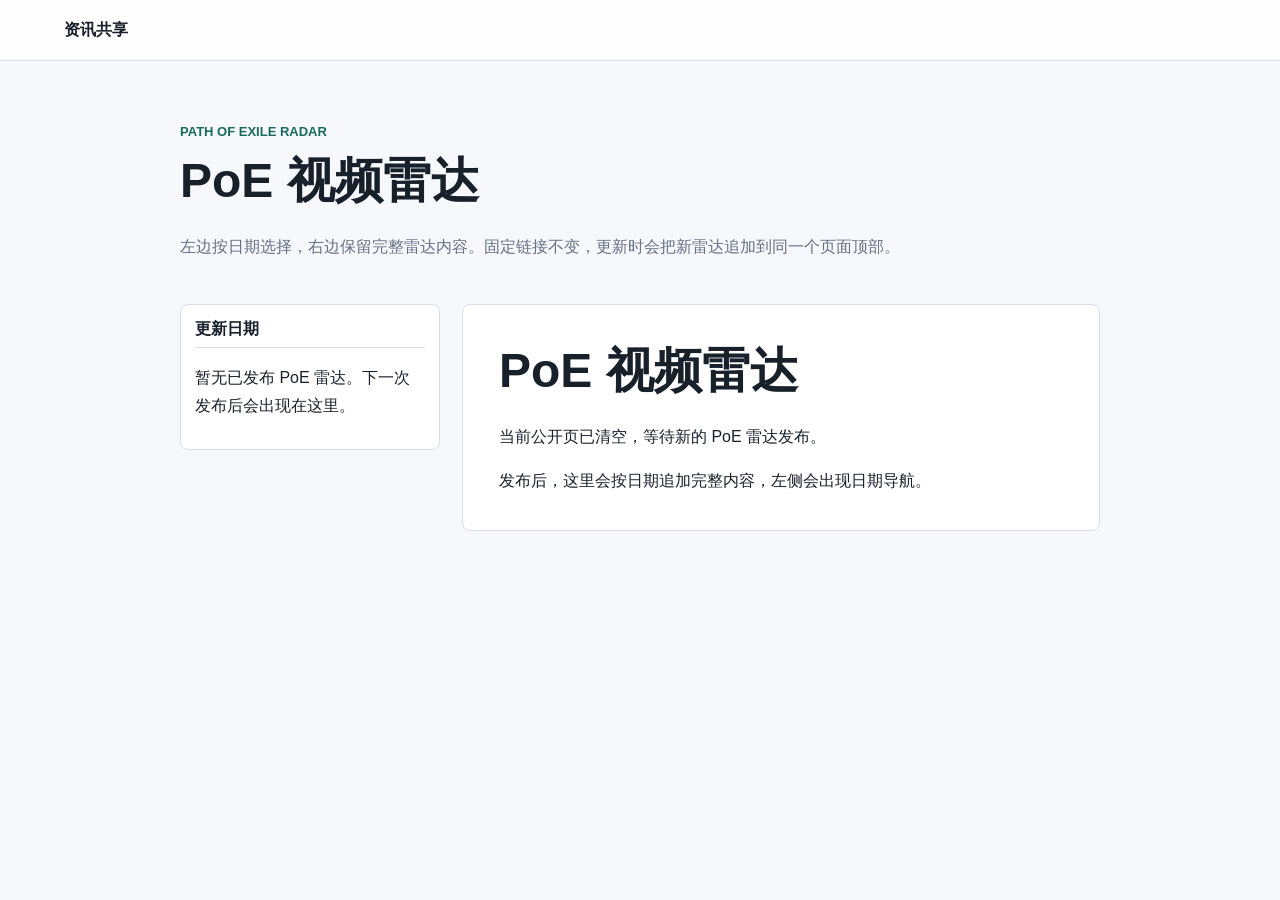
==== commit c73ea602: "Update public site" ====
--- a/poe-latest.html
+++ b/poe-latest.html
@@ -22,827 +22,14 @@
     <aside class="poe-sidebar">
       <div class="poe-sidebar-inner">
         <h2>更新日期</h2>
-        <a class="active" href="#poe-2026-06-04-18-36">
-      <span>2026-06-04 18:36</span>
-      <small>2026-06-04 - PoE 视频雷达</small>
-    </a>
-<a class="" href="#poe-2026-06-04-18-12-中文深度玩家版">
-      <span>2026-06-04 18:12 中文深度玩家版</span>
-      <small>2026-06-04 - PoE 视频雷达 - 181259 中文深度玩家版</small>
-    </a>
-<a class="" href="#poe-2026-06-04-18-12">
-      <span>2026-06-04 18:12</span>
-      <small>2026-06-04 - PoE 视频雷达</small>
-    </a>
+        <p class="empty-state">暂无已发布 PoE 雷达。下一次发布后会出现在这里。</p>
       </div>
     </aside>
     <section class="poe-content">
-      <article class="page-content poe-entry" id="poe-2026-06-04-18-36">
-      <p class="source">来源笔记：00-Inbox/Radar/PoE/2026-06-04 - PoE 视频雷达 - 183619.md</p>
-      <p class="poe-entry-meta">最新更新 · 2026-06-04 18:36</p>
-      <h1>2026-06-04 - PoE 视频雷达</h1>
-      <blockquote>从 45 条新视频更新中筛选出 10 条可能值得看的 BD / 刷图策略视频。</blockquote>
-<h2>筛选口径</h2>
-<ul>
-<li>优先：新 BD、PoB、league starter、endgame build、刷图/Atlas/farming/currency strategy。</li>
-<li>降权：纯资讯、访谈、吐槽、高光、娱乐、没有可操作点的视频。</li>
-</ul>
-<h2>今日重点</h2>
-<h3>1. <a href="https://www.youtube.com/watch?v=6mmyzAQ63TE" target="_blank" rel="noopener noreferrer">如何用几乎零成本每天赚100+神圣石：要塞速刷Boss</a></h3>
-<ul>
-<li>来源：Allie</li>
-<li>发布时间：2026-06-03 23:10</li>
-<li>时长：8:01</li>
-<li>类型：刷图策略</li>
-<li>可用性：10/10</li>
-<li>状态：🆕 新视频</li>
-<li>字幕：已抓取（en）</li>
-<li>字幕原文：10-Sources/PoE 视频字幕/2026-06-04 - Allie - PoE 2 How Im making 100+ Div a Day with basically nothing Citadel Boss Rushing.md</li>
-<li>为什么值得看：Allie 详细讲解了当前版本收益极高的要塞速刷Boss策略，利用异象Boss掉落的高价值血脉宝石（50-120神圣石）和要塞Boss掉落的灰烬宝珠，配合异界天赋树和贾多的间谍工艺，收益稳定且门槛低。</li>
-<li>可以怎么用：看完后可以按照视频中的异界天赋树配置和地图策略，快速推进异界图鉴，寻找异象Boss和要塞Boss，出售血脉宝石和灰烬宝珠。</li>
-<li>技能/机制：未从标题/简介/字幕中确认</li>
-<li>装备/预算/升级：未从标题/简介/字幕中确认</li>
-<li>Path of Building / 构筑页 / 链接线索：未发现</li>
-<li>异界图鉴 / 刷图策略：地图：任意地图（快速推进）；机制：速刷Boss（异象Boss+要塞Boss）；异界天赋树：点满异象Boss相关节点（15%概率掉落重复血脉宝石）、贾多的间谍工艺（未讲述的历史：35%概率找到血脉宝石；不可预见的威胁：5%概率显示异象地图）；收益来源：血脉宝石（50-120神圣石）、灰烬宝珠（要塞Boss掉落）、要塞钥匙（出售给需要推进的玩家）。</li>
-<li>明确步骤：</li>
-<li>1. 异界天赋树点满异象Boss相关节点和贾多的间谍工艺节点。</li>
-<li>2. 快速推进异界图鉴，寻找异象地图和要塞。</li>
-<li>3. 进入异象地图，击杀异象Boss，拾取血脉宝石。</li>
-<li>4. 进入要塞，击杀要塞Boss，拾取灰烬宝珠和要塞钥匙。</li>
-<li>5. 出售血脉宝石、灰烬宝珠和要塞钥匙。</li>
-<li>6. 重复以上步骤，收益主要来自血脉宝石和灰烬宝珠。</li>
-<li>注意事项：字幕完整，但需要角色有较快的移动速度和足够的单体伤害；策略收益可能随时间下降（血脉宝石价格会跌）。</li>
-<li>命中关键词：atlas, boss rush, map, mapping, profit, strategy</li>
-</ul>
-<h3>2. <a href="https://www.youtube.com/watch?v=d520vnC93Yo" target="_blank" rel="noopener noreferrer">0.5版本最佳刷图策略之一 - 深渊与流亡者完整指南</a></h3>
-<ul>
-<li>来源：Fubgun</li>
-<li>发布时间：2026-06-03 20:57</li>
-<li>时长：12:49</li>
-<li>类型：刷图策略</li>
-<li>可用性：10/10</li>
-<li>状态：🆕 新视频</li>
-<li>字幕：已抓取（en）</li>
-<li>字幕原文：10-Sources/PoE 视频字幕/2026-06-04 - Fubgun - One of the Best Farms in 0.5 - Abyss &amp;amp; Rogue Exiles Full Guide Path of Exile 2.md</li>
-<li>为什么值得看：Fubgun 详细讲解了当前版本收益最高的双刷策略（深渊+流亡者），包含异界天赋树、碑牌选择、地图洗法、珠宝鉴定等完整步骤，收益来源明确（珠宝+稀有装备），且提供了廉价和昂贵两套碑牌方案，可操作性强。</li>
-<li>可以怎么用：看完后可以直接复制他的异界天赋树和碑牌配置，按照视频中的步骤洗地图、打深渊裂隙、击杀流亡者，并鉴定珠宝和稀有装备出售。</li>
-<li>技能/机制：未从标题/简介/字幕中确认</li>
-<li>装备/预算/升级：未从标题/简介/字幕中确认</li>
-<li>Path of Building / 构筑页 / 链接线索：未发现</li>
-<li>异界图鉴 / 刷图策略：地图：任意T16/T17地图；机制：深渊+流亡者双刷；异界天赋树：点满所有碑牌相关节点、流亡者节点（额外流亡者、珠宝掉落等）；碑牌：廉价版用增加怪物群大小和稀有度，昂贵版用增加深渊裂隙数量；收益来源：珠宝（鉴定后出售）、高稀有度稀有装备。</li>
-<li>明确步骤：</li>
-<li>1. 异界天赋树点满所有碑牌节点和流亡者节点（额外流亡者、珠宝掉落）。</li>
-<li>2. 选择廉价或昂贵的碑牌配置，优先选择增加怪物群大小和稀有度的词缀。</li>
-<li>3. 洗地图时优先选择增加怪物数量、稀有度和深渊词缀。</li>
-<li>4. 进入地图后，先触发深渊裂隙，再击杀流亡者。</li>
-<li>5. 拾取所有珠宝和稀有装备，鉴定后出售（珠宝可卖高价）。</li>
-<li>6. 重复以上步骤，收益主要来自珠宝和稀有装备。</li>
-<li>注意事项：字幕完整，但策略收益可能随时间下降（稀有装备价格会跌）。</li>
-<li>命中关键词：-highlight, atlas, build, currency, farm, guide, map</li>
-</ul>
-<h3>3. [空洞突袭 - 后期指南 [流放之路2 - 0.5 // 第4天更新]](https://www.youtube.com/watch?v=Z3vjsDDRx50)</h3>
-<ul>
-<li>来源：Jungroan</li>
-<li>发布时间：2026-06-03 04:17</li>
-<li>时长：15:59</li>
-<li>类型：BD构筑</li>
-<li>可用性：9/10</li>
-<li>状态：🆕 新视频</li>
-<li>字幕：已抓取（en）</li>
-<li>字幕原文：[[10-Sources/PoE 视频字幕/2026-06-04 - Jungroan - Hollow Assault - Endgame Guide [Path of Exile 2 - 0.5 Day 4 Update].md]]</li>
-<li>为什么值得看：Jungroan 详细讲解了空洞突袭武术家的后期配置，包含核心机制（克隆体生成充能）、防御转换（纯能量护盾）、装备制作步骤、宝石搭配等，提供了完整的后期构筑方案，适合追求高伤害和高生存的玩家。</li>
-<li>可以怎么用：看完后可以按照视频中的装备制作步骤（武器、衣服、头盔）和天赋调整自己的武术家角色，并参考 Mobalytics 构筑页 构筑页。</li>
-<li>BD 概要：职业：武术家；核心技能：空洞突袭（空洞突袭）、旋转突击（Rolling Assault）；定位：后期刷图/攻坚。</li>
-<li>技能/机制：核心技能：空洞突袭（空洞突袭）、旋转突击（Rolling Assault）；机制：利用洛克斯托尼亚之触手套和武术家的石拳之道，让克隆体生成充能，消耗充能提升空洞突袭伤害。</li>
-<li>装备/预算/升级：核心装备：洛克斯托尼亚之触手套（核心）、高物理伤害法杖（制作方法：用磨蚀精华点出物理伤害，再用远古颚骨重铸）、纯能量护盾衣服和头盔（用高级机会石制作）；预算：后期装备，造价较高（约50-100神圣石）。</li>
-<li>Path of Building / 构筑页 / 链接线索：Mobalytics 构筑页 构筑页（已更新）</li>
-<li>注意事项：字幕完整，但装备要求较高，适合后期玩家；需要特定手套（洛克斯托尼亚之触）才能启动。</li>
-<li>命中关键词：build, endgame, guide, leveling</li>
-</ul>
-<h3>4. <a href="https://www.youtube.com/watch?v=CwFWSkRM_9E" target="_blank" rel="noopener noreferrer">冰射锐眼更新 - 暴击转换与魔力解决</a></h3>
-<ul>
-<li>来源：Fubgun</li>
-<li>发布时间：2026-06-02 23:24</li>
-<li>时长：9:51</li>
-<li>类型：BD构筑</li>
-<li>可用性：9/10</li>
-<li>状态：🆕 新视频</li>
-<li>字幕：已抓取（en）</li>
-<li>字幕原文：10-Sources/PoE 视频字幕/2026-06-04 - Fubgun - Ice Shot Deadeye Update - Crit Swap and Mana Solving - Path of Exile 2.md</li>
-<li>为什么值得看：Fubgun 更新了冰射锐眼的后期版本，详细讲解了暴击转换、混合生命/护盾配置、魔力问题解决方案，并提供了 Mobalytics 构筑页 构筑页链接，适合已经有一定装备基础的玩家优化角色。</li>
-<li>可以怎么用：看完后可以按照视频中的装备配置和天赋调整自己的冰射锐眼，特别是暴击转换和魔力回复的解决方案。</li>
-<li>BD 概要：职业：锐眼；核心技能：冰射；定位：后期刷图/攻坚。</li>
-<li>技能/机制：核心技能：冰射（冰射）；辅助技能：狙击（Snipe）可选；机制：暴击转换、混合生命/护盾。</li>
-<li>装备/预算/升级：核心装备：高物理伤害弓（双倍伤害词缀）、双元素点伤戒指、暴击伤害手套、高能量护盾头盔、高移速鞋子；预算：后期装备，造价较高（约50-100神圣石）。</li>
-<li>Path of Building / 构筑页 / 链接线索：Mobalytics 构筑页 构筑页（已更新）</li>
-<li>注意事项：字幕完整，但装备要求较高，适合后期玩家。</li>
-<li>命中关键词：-highlight, build, currency, deadeye, endgame, guide, leveling</li>
-</ul>
-<h3>5. <a href="https://www.youtube.com/watch?v=qAWNwGhkFns" target="_blank" rel="noopener noreferrer">这个图腾构筑的Boss伤害越来越离谱了... 更多新技术 - 0.5 图腾先知第4天更新</a></h3>
-<ul>
-<li>来源：Allie</li>
-<li>发布时间：2026-06-02 22:53</li>
-<li>时长：9:31</li>
-<li>类型：BD构筑</li>
-<li>可用性：9/10</li>
-<li>状态：🆕 新视频</li>
-<li>字幕：已抓取（en）</li>
-<li>字幕原文：10-Sources/PoE 视频字幕/2026-06-04 - Allie - PoE 2 This builds Boss DPS is getting dumb now... Even more Tech - 0.5 Totem Oracle Day 4.md</li>
-<li>为什么值得看：Allie 更新了图腾先知构筑，新增了斥力诅咒和法力风暴两个技能，大幅提升了Boss伤害，并提供了详细的升级路线和装备选择，适合已经有一定装备基础的玩家优化角色。</li>
-<li>可以怎么用：看完后可以按照视频中的技能搭配和装备升级路线调整自己的图腾先知，特别是加入斥力诅咒和法力风暴。</li>
-<li>BD 概要：职业：先知；核心技能：图腾（图腾）、恐怖之柱（恐怖之柱）；定位：后期刷图/攻坚。</li>
-<li>技能/机制：核心技能：恐怖之柱（恐怖之柱）、法术图腾（法术图腾）；新增技能：斥力诅咒（Repulsion）、法力风暴（魔力 Tempest）；机制：利用斥力诅咒触发冰爆，法力风暴提供闪电伤害加成。</li>
-<li>装备/预算/升级：核心装备：高法术伤害法杖（+4/+5冰冷技能等级）、高魔力装备（每件装备都堆魔力）、稀有度装备（约87%）；预算：中期装备（约40-50神圣石）。</li>
-<li>Path of Building / 构筑页 / 链接线索：Mobalytics 构筑页 构筑页（已更新）</li>
-<li>注意事项：字幕完整，但需要一定的装备基础（至少2500魔力）才能发挥效果；早期较脆。</li>
-<li>命中关键词：build, guide, leveling, pob, totem</li>
-</ul>
-<h3>6. <a href="https://www.youtube.com/watch?v=RVV5u8L5qqY" target="_blank" rel="noopener noreferrer">我是如何在《远古归来》中赚到第一个100神圣石的</a></h3>
-<ul>
-<li>来源：aer0</li>
-<li>发布时间：2026-06-02 20:50</li>
-<li>时长：11:16</li>
-<li>类型：刷图策略</li>
-<li>可用性：9/10</li>
-<li>状态：🆕 新视频</li>
-<li>字幕：已抓取（en）</li>
-<li>字幕原文：[[10-Sources/PoE 视频字幕/2026-06-04 - aer0 - How I Made My First 100 Divines in Return of the Ancients [PoE2].md]]</li>
-<li>为什么值得看：aer0 详细讲解了如何通过专注祭祀机制快速赚取第一个100神圣石，包含异界天赋树选择、祭祀节点优先级、收益来源分析，适合新手和中期玩家快速积累通货。</li>
-<li>可以怎么用：看完后可以按照视频中的策略，优先推进祭祀相关异界天赋树，专注刷祭祀地图，出售祭祀专属掉落物。</li>
-<li>技能/机制：未从标题/简介/字幕中确认</li>
-<li>装备/预算/升级：未从标题/简介/字幕中确认</li>
-<li>Path of Building / 构筑页 / 链接线索：未发现</li>
-<li>异界图鉴 / 刷图策略：地图：祭祀地图（克鲁斯之虚）；机制：祭祀（祭祀）；异界天赋树：点满所有祭祀节点；收益来源：祭祀专属掉落（如祭祀之印、祭祀之石）、稀有装备、通货。</li>
-<li>明确步骤：</li>
-<li>1. 异界天赋树点满所有祭祀节点。</li>
-<li>2. 优先推进祭祀相关区域（克鲁斯之虚），解锁祭祀Boss。</li>
-<li>3. 进入祭祀地图，完成祭祀事件，拾取祭祀专属掉落物。</li>
-<li>4. 出售祭祀之印、祭祀之石等物品。</li>
-<li>5. 重复以上步骤，收益主要来自祭祀专属掉落物。</li>
-<li>注意事项：字幕完整，但策略依赖祭祀机制的稳定收益；需要一定的角色强度来应对祭祀怪物。</li>
-<li>命中关键词：atlas, build, currency, divine, guide, profit, ritual, strategy</li>
-</ul>
-<h3>7. <a href="https://www.youtube.com/watch?v=YZf2AELBG3U" target="_blank" rel="noopener noreferrer">流放之路2 0.5 - 这个图腾构筑太强了！- 第4天更新</a></h3>
-<ul>
-<li>来源：imexile3332</li>
-<li>发布时间：2026-06-02 19:58</li>
-<li>时长：9:26</li>
-<li>类型：BD构筑</li>
-<li>可用性：9/10</li>
-<li>状态：🆕 新视频</li>
-<li>字幕：已抓取（en）</li>
-<li>字幕原文：10-Sources/PoE 视频字幕/2026-06-04 - imexile3332 - PoE2 0.5 - This Totem Build Is Insane! - DAY4 UPDATE.md</li>
-<li>为什么值得看：imexile 详细讲解了恐怖之柱法术图腾构筑的后期配置，包含核心机制（冰晶爆炸）、技能搭配、装备选择、天赋点法，并提供了 Mobalytics 构筑页 构筑页和 Path of Building 链接，适合喜欢图腾玩法的玩家。</li>
-<li>可以怎么用：看完后可以按照视频中的技能搭配和装备配置构建自己的图腾先知，特别是加入法术图腾和奥术师。</li>
-<li>BD 概要：职业：先知；核心技能：恐怖之柱（恐怖之柱）、法术图腾（法术图腾）；定位：后期刷图/攻坚。</li>
-<li>技能/机制：核心技能：恐怖之柱（恐怖之柱）、法术图腾（法术图腾）；辅助技能：纠缠（Entangle）、元素释放（Elemental Discharge）；机制：利用法术图腾自动释放恐怖之柱，冰晶爆炸造成范围伤害。</li>
-<li>装备/预算/升级：核心装备：高法术伤害法杖（+4/+5冰冷技能等级）、高魔力装备（每件装备都堆魔力）、稀有度装备（约87%）；预算：中期装备（约40-50神圣石）。</li>
-<li>Path of Building / 构筑页 / 链接线索：Mobalytics 构筑页 构筑页、Path of Building 链接</li>
-<li>注意事项：字幕完整，但需要一定的装备基础（至少2500魔力）才能发挥效果；早期较脆。</li>
-<li>命中关键词：build, guide, map, mapping, pob, spark, totem</li>
-</ul>
-<h3>8. <a href="https://www.youtube.com/watch?v=e-MihyBNVd4" target="_blank" rel="noopener noreferrer">流放之路2 0.5 - 为武术家制作爆炸手套</a></h3>
-<ul>
-<li>来源：Lolcohol</li>
-<li>发布时间：2026-06-04 17:55</li>
-<li>时长：13:47</li>
-<li>类型：BD构筑</li>
-<li>可用性：8/10</li>
-<li>状态：🆕 新视频</li>
-<li>字幕：已抓取（en）</li>
-<li>字幕原文：10-Sources/PoE 视频字幕/2026-06-04 - Lolcohol - PoE 2 0.5 - Crafting EXPLODE GLOVES for Martial Artist.md</li>
-<li>为什么值得看：Lolcohol 详细讲解了如何为武术家制作爆炸手套，包含材料选择、制作步骤（使用腐败宝珠和揭示机制）、成本控制，适合有一定制作基础的玩家提升角色清图效率。</li>
-<li>可以怎么用：看完后可以按照视频中的制作步骤，购买金色手套、添加品质和插槽、使用腐败宝珠和揭示机制，制作爆炸手套。</li>
-<li>BD 概要：职业：武术家；核心装备：爆炸手套；定位：后期刷图。</li>
-<li>技能/机制：未从标题/简介/字幕中确认</li>
-<li>装备/预算/升级：核心装备：金色手套（物品等级75+，6词缀）、卡特拉之暗符文（Cutthroat's Gloom）、腐败宝珠（Orb of Putrefaction）；预算：每双手套成本约40-50个改造石（约0.5神圣石）。</li>
-<li>Path of Building / 构筑页 / 链接线索：未发现</li>
-<li>明确步骤：</li>
-<li>1. 购买金色手套（物品等级75+，6词缀，带品质）。</li>
-<li>2. 添加插槽，插入卡特拉之暗符文。</li>
-<li>3. 使用腐败宝珠重铸手套，使其获得腐败词缀。</li>
-<li>4. 前往灵魂之井揭示手套，获得爆炸词缀。</li>
-<li>5. 重复以上步骤，直到获得理想的爆炸词缀（如流血爆炸、点燃爆炸）。</li>
-<li>注意事项：字幕完整，但需要一定的制作知识和材料储备；爆炸手套效果依赖武术家的石拳之道。</li>
-<li>命中关键词：budget, build</li>
-</ul>
-<h3>9. <a href="https://www.youtube.com/watch?v=7xaY6l3J7zE" target="_blank" rel="noopener noreferrer">灵体行者动物园配置</a></h3>
-<ul>
-<li>来源：CaptainLance9</li>
-<li>发布时间：2026-06-04 00:15</li>
-<li>时长：13:24</li>
-<li>类型：BD构筑</li>
-<li>可用性：7/10</li>
-<li>状态：🆕 新视频</li>
-<li>字幕：已抓取（en）</li>
-<li>字幕原文：10-Sources/PoE 视频字幕/2026-06-04 - CaptainLance9 - Zoomancer Spirit Walker Setup.md</li>
-<li>为什么值得看：CaptainLance9 展示了灵体行者野兽使的动物园配置（多召唤物），包含核心装备（西尔文的雕像）和技能搭配，但存在武器切换导致召唤物消失的Bug，适合喜欢召唤玩法的玩家参考。</li>
-<li>可以怎么用：看完后可以尝试按照视频中的配置构建动物园召唤流，但需要注意武器切换Bug。</li>
-<li>BD 概要：职业：野兽使；核心技能：召唤物（动物园）；定位：后期刷图。</li>
-<li>技能/机制：核心技能：召唤物（多种）；机制：利用西尔文的雕像增加召唤物数量。</li>
-<li>装备/预算/升级：核心装备：西尔文的雕像（Silven's Effigy）；预算：中期装备。</li>
-<li>Path of Building / 构筑页 / 链接线索：Mobalytics 构筑页 构筑页</li>
-<li>注意事项：字幕完整，但存在武器切换导致召唤物消失的Bug，影响游戏体验。</li>
-<li>命中关键词：build</li>
-</ul>
-<h3>10. <a href="https://www.youtube.com/watch?v=RoLEZ_B20ts" target="_blank" rel="noopener noreferrer">猴子猛击 = 简单模式攻坚 ~ 第3天灵体行者</a></h3>
-<ul>
-<li>来源：CaptainLance9</li>
-<li>发布时间：2026-06-02 23:46</li>
-<li>时长：12:02</li>
-<li>类型：BD构筑</li>
-<li>可用性：7/10</li>
-<li>状态：🆕 新视频</li>
-<li>字幕：已抓取（en）</li>
-<li>字幕原文：10-Sources/PoE 视频字幕/2026-06-04 - CaptainLance9 - Monkey Slam = EZ mode Bossing ~ Day 3 Spirit Walker.md</li>
-<li>为什么值得看：CaptainLance9 展示了灵体行者野兽使的攻坚能力（猴子猛击），并测试了西尔文的雕像装备，但存在武器切换Bug，适合喜欢召唤玩法的玩家参考。</li>
-<li>可以怎么用：看完后可以尝试按照视频中的配置构建召唤流，但需要注意武器切换Bug。</li>
-<li>BD 概要：职业：野兽使；核心技能：召唤物（猴子猛击）；定位：后期攻坚。</li>
-<li>技能/机制：核心技能：召唤物（猴子猛击）；机制：利用猴子召唤物的猛击技能造成高额单体伤害。</li>
-<li>装备/预算/升级：核心装备：西尔文的雕像（Silven's Effigy）；预算：中期装备。</li>
-<li>Path of Building / 构筑页 / 链接线索：Mobalytics 构筑页 构筑页</li>
-<li>注意事项：字幕完整，但存在武器切换导致召唤物消失的Bug，影响游戏体验。</li>
-<li>命中关键词：build</li>
-</ul>
-<h2>处理建议</h2>
-<ul>
-<li>如果某条视频确定要研究，可以让我把它整理成 <code>10-Sources/</code> 资料卡。</li>
-<li>如果某个 BD 或刷图策略连续出现，可以沉淀到 <code>20-Notes/</code> 做长期策略笔记。</li>
-</ul>
-    </article>
-<article class="page-content poe-entry" id="poe-2026-06-04-18-12-中文深度玩家版">
-      <p class="source">来源笔记：00-Inbox/Radar/PoE/2026-06-04 - PoE 视频雷达 - 181259 中文深度玩家版.md</p>
-      <p class="poe-entry-meta">历史记录 · 2026-06-04 18:12 中文深度玩家版</p>
-      <h1>2026-06-04 - PoE 视频雷达 - 181259 中文深度玩家版</h1>
-      <blockquote>这份不是重新筛选，而是把 00-Inbox/Radar/PoE/2026-06-04 - PoE 视频雷达 - 181259.md 这一批视频重新抓字幕、中文化，并改成“调皮深度玩家”视角。</blockquote>
-<h2>本次处理说明</h2>
-<ul>
-<li><strong>字幕：</strong> 能抓到的已保存原始字幕，并生成中文译文/整理版；抓不到的会明确标低可信度。</li>
-<li><strong>风格：</strong> 整体改成调皮但懂行的老玩家口吻；不再塞模板化小标题，每条都按视频内容自拟标题。</li>
-<li><strong>链接：</strong> 技能/升华/装备优先链接到 poe2db.tw/us；不确定或页面异常的词不硬贴死链。</li>
-<li><strong>热评：</strong> 每条会尽量抓 YouTube 热评前 5，统计玩家在验证什么坑，再给一点人话反馈。</li>
-<li><strong>短视频：</strong> 原批次里第 7、8 条是 Shorts；保留记录，但不把它们当高密度策略内容硬吹。</li>
-</ul>
-<h2>视频策略卡</h2>
-<h3>1. <a href="https://www.youtube.com/watch?v=-vwrql9rZB4" target="_blank" rel="noopener noreferrer">能量护盾太强了 | 恐怖之柱法术图腾先知第4天更新 | 流放之路2</a></h3>
-<ul>
-<li><strong>频道：</strong> Palsteron</li>
-<li><strong>发布时间：</strong> 2026-06-02 18:13</li>
-<li><strong>字幕：</strong> 未抓到/不可用</li>
-<li><strong>中文译文/字幕资料：</strong> 10-Sources/PoE 视频字幕/2026-06-04 - Palsteron - 能量护盾太强了 恐怖之柱法术图腾先知第4天更新 流放之路2 - 中文译文.md</li>
-</ul>
-<h4><strong>作者提供链接</strong></h4>
-<ul>
-<li><a href="https://maxroll.gg/poe2/planner/wk7kwg06" target="_blank" rel="noopener noreferrer">Maxroll 构筑页</a></li>
-<li><a href="https://docs.google.com/document/d/1MMeztq35_hQiE9AN5Qy4Q-fO3USBlNgbo_Ckskpm6FY" target="_blank" rel="noopener noreferrer">Google Doc</a></li>
-</ul>
-<h4><strong>护盾<a href="https://poe2db.tw/us/Oracle" target="_blank" rel="noopener noreferrer">先知</a>图腾，第四天还能这么玩？</strong></h4>
-<blockquote>开场判断：Palsteron 这老哥又来了，这次是<a href="https://poe2db.tw/us/Grim_Pillars" target="_blank" rel="noopener noreferrer">恐怖之柱</a><a href="https://poe2db.tw/us/Spell_Totem" target="_blank" rel="noopener noreferrer">法术图腾</a>先知的第四天更新。视频标题直接喊“能量护盾太强了”，大概率是告诉你这构筑后期怎么从贫血转成护盾流派。字幕没抓到，只能靠标题、简介和热评猜，可信度低，但 Palsteron 的构筑通常有干货，适合想抄图腾作业的玩家。</blockquote>
-<h4><strong>它到底在教什么</strong></h4>
-<ul>
-<li><strong>定位：</strong> 后期刷图/攻坚的 <strong>能量护盾版法术图腾先知</strong>，主打高生存和持续输出。</li>
-<li><strong>核心玩法：</strong> 用 <strong>恐怖之柱</strong> 作为武器，配合法术图腾技能，通过能量护盾堆叠防御，同时利用图腾自动输出，自己专注走位。</li>
-<li><strong>适合人群：</strong> 已经有一定装备基础、想从贫血/低配过渡到高生存版本的图腾玩家；或者喜欢“站撸”风格、不介意图腾机制的。</li>
-</ul>
-<h4><strong>策略骨架 / BD 骨架</strong></h4>
-<ul>
-<li><strong>关键机制：</strong> <strong>能量护盾</strong> 作为主要防御层，配合先知升华的回复或减伤；恐怖之柱提供高额法术伤害加成（基于力量或护盾？具体未确认）。</li>
-<li><strong>关键装备/天赋/地图：</strong> 核心装备是 <strong>恐怖之柱</strong>，其他装备词缀堆 <strong>能量护盾</strong> 和抗性；天赋树重点点出护盾相关节点和法术图腾节点；地图词缀避开减护盾回复或图腾减伤。</li>
-<li><strong>收益或强度来源：</strong> 能量护盾的高有效生命让刷图更稳，图腾自动输出减少操作压力；强度来源于装备成型后的护盾量和法术伤害放大。</li>
-</ul>
-<h4><strong>照抄作业步骤</strong></h4>
-<ol>
-<li>去视频简介找 <strong>Maxroll 构筑规划器链接</strong> 和 <strong>Google Doc 文档</strong>，这是唯一靠谱的作业源。</li>
-<li>按文档从低配（贫血版）逐步升级到能量护盾版，优先换掉核心装备上的生命词缀。</li>
-<li>天赋树按规划器点，确保护盾节点和法术图腾节点都点亮。</li>
-<li>刷图时注意地图词缀，避开“减少能量护盾回复”或“图腾持续时间缩短”。</li>
-</ol>
-<h4><strong>坑点，别一脚踩进去</strong></h4>
-<ul>
-<li><strong>字幕不足，本条可信度较低</strong>，具体技能连法和天赋细节只能靠文档，视频里可能没讲全。</li>
-<li>能量护盾版本需要较高装备投入，开荒期别硬抄，容易暴毙。</li>
-<li>恐怖之柱的伤害加成机制可能依赖力量或护盾量，没堆够前伤害会刮痧。</li>
-</ul>
-<h4><strong>我会怎么处理这条作业</strong></h4>
-<ul>
-<li><strong>结论：</strong> 只收藏链接</li>
-<li><strong>理由：</strong> Palsteron 的构筑通常靠谱，但字幕缺失导致无法验证细节。Maxroll 和 Google Doc 是可靠资源，适合后期参考，但开荒期别急着抄。</li>
-</ul>
-<h4><strong>评论区在问 DPS 这口锅</strong></h4>
-<ul>
-<li><strong>热评统计：</strong> 15赞的玩家说“爱这个构筑，但求教怎么提升DPS，80级了还不强”；6赞的玩家反馈“放弃水晶碎片宝石，因为Boss死时像豪猪，闪电活体清不掉穿刺”；4赞的玩家说“恐怖之柱感觉像作弊”；还有4赞的争论“某些任务奖励不能洗点”；4赞的玩家吐槽“后期只是刷得更快，不如玩个爽的构筑”。</li>
-<li><strong>玩家反馈：</strong> 玩家普遍喜欢这个构筑，但DPS提升和技能细节有争议；有人觉得恐怖之柱太强，也有人指出任务奖励洗点问题。</li>
-<li><strong>我的反馈：</strong> 热评反映了玩家对DPS细节和技能选择的关注，Palsteron 的视频可能没覆盖这些坑，建议结合文档自己测试。</li>
-</ul>
-<hr>
-<h3>2. <a href="https://www.youtube.com/watch?v=e-MihyBNVd4" target="_blank" rel="noopener noreferrer">流放之路2 0.5 - 为武术家制作爆炸手套</a></h3>
-<ul>
-<li><strong>频道：</strong> Lolcohol</li>
-<li><strong>发布时间：</strong> 2026-06-04 17:55</li>
-<li><strong>字幕：</strong> 未抓到/不可用</li>
-<li><strong>中文译文/字幕资料：</strong> 10-Sources/PoE 视频字幕/2026-06-04 - Lolcohol - 流放之路2 0.5 - 为武术家制作爆炸手套 - 中文译文.md</li>
-</ul>
-<h4><strong>爆炸手套？<a href="https://poe2db.tw/us/Martial_Artist" target="_blank" rel="noopener noreferrer">武术家</a>开荒的廉价清图方案</strong></h4>
-<blockquote>开场判断：视频标题看着像“教你做爆炸衣”，实际是给武术家升华做爆炸手套，预算低、操作性强，但前提是你得玩武术家。不是标题党，但适用范围窄，适合想低造价刷图的武术家玩家偷作业。</blockquote>
-<h4><strong>它到底在教什么</strong></h4>
-<ul>
-<li><strong>定位：</strong> 低预算开荒/刷图向装备制作教程，针对武术家升华。</li>
-<li><strong>核心玩法：</strong> 利用 <strong>Katla’s Gloom 符文</strong> 和 <strong>Way of the Stonefist 技能</strong>，在手套上制造爆炸效果，提升清图效率。</li>
-<li><strong>适合人群：</strong> 玩武术家升华、缺清图能力、不想花大钱买装备的玩家。</li>
-</ul>
-<h4><strong>策略骨架 / BD 骨架</strong></h4>
-<ul>
-<li><strong>关键机制：</strong> <strong>Decay 词缀</strong> 转化为爆炸效果，通过符文和技能联动触发。</li>
-<li><strong>关键装备/天赋/地图：</strong> 核心装备是 <strong>手套</strong>（带 Katla’s Gloom 符文）；天赋点出 <strong>Way of the Stonefist</strong> 相关节点。</li>
-<li><strong>收益或强度来源：</strong> 爆炸清图 = 刷图速度提升，低预算下实现高性价比。</li>
-</ul>
-<h4><strong>照抄作业步骤</strong></h4>
-<ol>
-<li>准备一双 <strong>稀有手套</strong>（不需要6词缀，稀有即可，热评有验证）。</li>
-<li>使用 <strong>Katla’s Gloom 符文</strong> 制作爆炸效果。</li>
-<li>配合 <strong>Way of the Stonefist</strong> 技能，确保 Decay 词缀能触发爆炸。</li>
-<li>调整其他装备和天赋，保证生存和输出平衡。</li>
-</ol>
-<h4><strong>坑点，别一脚踩进去</strong></h4>
-<ul>
-<li><strong>只适用于武术家升华</strong>，其他职业别硬抄。</li>
-<li><strong>Decay 词缀</strong> 的触发条件可能和技能联动有关，别乱换技能。</li>
-<li><strong>热评提到</strong>：用 <strong><a href="https://poe2db.tw/us/Putrefaction" target="_blank" rel="noopener noreferrer">Putrefaction</a></strong> 做类似效果时，可能刷不出特定词缀（如 Arcane Surge），有随机性，别指望一次成功。</li>
-<li><strong>视频字幕不足</strong>，细节可能缺失，建议看视频操作，别只看文字。</li>
-</ul>
-<h4><strong>我会怎么处理这条作业</strong></h4>
-<ul>
-<li><strong>结论：</strong> 可看</li>
-<li><strong>理由：</strong> 对于玩武术家、想低造价提升清图速度的玩家，这是个实用技巧。但字幕不足，部分细节需自行验证，且非通用策略，别盲目跟风。</li>
-</ul>
-<h4><strong>评论区盯着词缀随机性</strong></h4>
-<ul>
-<li><strong>热评统计：</strong> 共5条，2赞以上2条。</li>
-<li>@truekarmakiller：手套不需要6词缀，稀有就行。</li>
-<li>@Foxxychaos：以前用 Putrefaction 时，不需要满词缀就能自动添加，现在改了吗？</li>
-<li>@ponyman1750：用同样方法做 Arcane Surge，刷了很多次没出，怀疑 Putrefaction 可能不产出该词缀。</li>
-<li>@endlessgrinding3764：简单回复“No”。</li>
-<li>@Lolcohol（作者）：问大家有没有发现其他好工艺，以及是否自己做出了极品手套。</li>
-<li><strong>玩家反馈：</strong> 主要关心词缀触发条件和随机性，有玩家验证了“不需要6词缀”，也有玩家质疑 Putrefaction 的产出范围。</li>
-<li><strong>我的反馈：</strong> 热评暴露了这工艺的随机性问题，别指望一次成功，多备材料。</li>
-</ul>
-<hr>
-<h3>3. <a href="https://www.youtube.com/watch?v=h4cltkkmItE" target="_blank" rel="noopener noreferrer">深渊刷收益，指南已更新 - 过滤器流放之路2</a></h3>
-<ul>
-<li><strong>频道：</strong> Fubgun</li>
-<li><strong>发布时间：</strong> 2026-06-04 10:17</li>
-<li><strong>字幕：</strong> 未抓到/不可用</li>
-<li><strong>中文译文/字幕资料：</strong> 10-Sources/PoE 视频字幕/2026-06-04 - Fubgun - 深渊刷收益，指南已更新 - 过滤器流放之路2 - 中文译文.md</li>
-</ul>
-<h4><strong>作者提供链接</strong></h4>
-<ul>
-<li><a href="https://docs.google.com/spreadsheets/d/e/2PACX-1vR35NJkrhF1Zf9SZZOPlsdpqbTibL2AqOiZosya0NSjEN5A1Dx8a_MeQox9VDLQw3kB0ibZCNb_e6VJ/pubhtml#" target="_blank" rel="noopener noreferrer">Google Sheet</a></li>
-</ul>
-<h4><strong>深渊收益指南，但字幕没抓到</strong></h4>
-<blockquote>开场判断：标题看着像深渊刷通货的实战策略，但字幕没抓到，简介里说附了Google Doc和过滤器链接，可信度偏低。适合想抄深渊作业但没时间自己试的玩家，不过得自己点开链接看细节。</blockquote>
-<h4><strong>它到底在教什么</strong></h4>
-<ul>
-<li><strong>定位：</strong> 深渊刷图策略，主打高通货收益。</li>
-<li><strong>核心玩法：</strong> 利用深渊机制（Abyss）在特定地图上刷通货和稀有掉落。</li>
-<li><strong>适合人群：</strong> 已经有一定装备基础、想稳定刷通货的玩家；新手别直接冲，深渊怪堆容易翻车。</li>
-</ul>
-<h4><strong>策略骨架 / BD 骨架</strong></h4>
-<ul>
-<li><strong>关键机制：</strong> 深渊裂缝和深渊怪物堆，掉落通货、碎片和稀有装备。</li>
-<li><strong>关键装备/天赋/地图：</strong> 地图选择偏向深渊相关词缀（如“深渊裂缝数量增加”）；异界天赋树点出深渊节点（如“深渊怪物掉落通货”）；甲虫（Scarab）搭配深渊加成。</li>
-<li><strong>收益或强度来源：</strong> 深渊怪堆的高密度掉落，搭配地图石（Waystone）和甲虫的叠加效果，每张图稳定产出混沌石、神圣石等通货。</li>
-</ul>
-<h4><strong>照抄作业步骤</strong></h4>
-<ol>
-<li>打开视频简介里的Google Doc链接，下载过滤器（Filter）并导入游戏。</li>
-<li>按Doc推荐配置异界天赋树，优先点深渊相关节点（如“深渊怪物掉落+1”）。</li>
-<li>选择地图：推荐“深渊裂谷”或“幽暗森林”这类深渊事件多的图。</li>
-<li>搭配甲虫：深渊甲虫+通货甲虫，地图石洗出“怪物数量增加”词缀。</li>
-<li>刷图时优先清深渊裂缝，别漏怪堆；注意躲深渊怪的地板技能。</li>
-</ol>
-<h4><strong>坑点，别一脚踩进去</strong></h4>
-<ul>
-<li>字幕不足，具体装备/天赋细节没确认，别直接照搬视频里的截图（如果有的话）。</li>
-<li>深渊怪堆伤害高，脆皮构筑（如法师、弓手）容易暴毙，建议带护盾或闪避装备。</li>
-<li>过滤器可能过滤掉低价值物品，但别完全信任，偶尔手动捡一下稀有装备。</li>
-</ul>
-<h4><strong>我会怎么处理这条作业</strong></h4>
-<ul>
-<li><strong>结论：</strong> 只收藏链接</li>
-<li><strong>理由：</strong> 字幕未抓到，策略框架看起来合理，但细节缺失。点开Google Doc看看具体天赋树和甲虫搭配，再决定是否试水；别直接抄视频画面。</li>
-</ul>
-<h4><strong>评论区真没掉落</strong></h4>
-<ul>
-<li><strong>热评统计：</strong> 无热评数据。</li>
-<li><strong>玩家反馈：</strong> 无反馈。</li>
-<li><strong>我的反馈：</strong> 字幕不足，评论区也没掉落，这条视频的参考价值有限。建议等有完整字幕或实战反馈再抄。</li>
-</ul>
-<hr>
-<h3>4. <a href="https://www.youtube.com/watch?v=QcS9usLjm7M" target="_blank" rel="noopener noreferrer">Zoomancer刷最佳猴子装备 + 可能稍后玩帝国时代2</a></h3>
-<ul>
-<li><strong>频道：</strong> CaptainLance9</li>
-<li><strong>发布时间：</strong> 2026-06-04 09:45</li>
-<li><strong>字幕：</strong> 未抓到/不可用</li>
-<li><strong>中文译文/字幕资料：</strong> 10-Sources/PoE 视频字幕/2026-06-04 - CaptainLance9 - Zoomancer刷最佳猴子装备 + 可能稍后玩帝国时代2 - 中文译文.md</li>
-</ul>
-<h4><strong>作者提供链接</strong></h4>
-<ul>
-<li><a href="https://mobalytics.gg/poe-2/profile/captainlance/builds/0-5-captainlance9-s-spirit-walker-beast-tamer" target="_blank" rel="noopener noreferrer">Mobalytics 构筑页</a></li>
-</ul>
-<h4><strong>刷猴子装备？先看看这视频到底能抄多少</strong></h4>
-<blockquote>开场判断：标题看着像“Zoomancer刷最佳猴子装备”的实战攻略，但字幕没抓到、简介只有Mobalytics链接，实际内容可能偏直播回放或快速演示。如果你是冲着“最佳猴子装备”的具体掉落地图、天赋点法来的，这视频信息密度可能不够，更像是个“我刷到了，你们看”的炫耀向内容。适合已经玩过Zoomancer、想找装备优化思路的老手，新手别指望它能手把手教你。</blockquote>
-<h4><strong>它到底在教什么</strong></h4>
-<ul>
-<li><strong>定位：</strong> 直播回放/刷图演示，侧重展示“最佳猴子装备”的刷取过程，而非系统教学。</li>
-<li><strong>核心玩法：</strong> 用Zoomancer（召唤流）刷图，目标掉落特定猴子装备（可能是暗金或特定基底）。</li>
-<li><strong>适合人群：</strong> 已有Zoomancer构筑、想微调装备的玩家；对“猴子装备”有明确目标（比如某个召唤物专属暗金）的刷图党。</li>
-</ul>
-<h4><strong>策略骨架 / BD 骨架</strong></h4>
-<ul>
-<li><strong>关键机制：</strong> 未从字幕确认，推测依赖召唤物（猴子）的伤害/生存机制，装备可能涉及召唤物等级、攻速、抗性等。</li>
-<li><strong>关键装备/天赋/地图：</strong> 核心装备是“最佳猴子装备”（具体属性未知）；地图类型未明确，可能偏好高密度或特定词缀（如召唤物相关）；天赋需参考Mobalytics链接。</li>
-<li><strong>收益或强度来源：</strong> 装备掉落（猴子装备）是主要收益，但未说明具体地图或机制（如深渊、裂隙等）。</li>
-</ul>
-<h4><strong>照抄作业步骤</strong></h4>
-<ol>
-<li>打开视频简介里的Mobalytics构筑链接，复制Zoomancer的装备配置和天赋树。</li>
-<li>根据构筑页的推荐地图或刷图路线（视频未提供），开始刷图，目标掉落“最佳猴子装备”。</li>
-<li>如果刷到，对比自己装备，决定是否替换；如果没刷到，可能需要调整地图词缀或刷图策略（视频未说明）。</li>
-</ol>
-<h4><strong>坑点，别一脚踩进去</strong></h4>
-<ul>
-<li><strong>字幕不足，本条可信度较低</strong>：没有字幕或详细讲解，视频可能只是直播录播，缺乏关键策略细节（如地图选择、收益计算）。</li>
-<li><strong>“最佳猴子装备”定义模糊</strong>：标题没说是哪件装备，可能是特定暗金（如“猴王指环”或“猴王之爪”），也可能是玩家自定义的“毕业装”，新手容易跟风刷错。</li>
-<li><strong>Mobalytics链接可能过时</strong>：直播回放的时间点（2026-06-04）距今较久，构筑可能已随版本更新失效，照抄前先确认当前赛季。</li>
-<li><strong>直播回放信息不完整</strong>：视频可能包含大量闲聊、等待、重复操作，实际有效内容可能只有几分钟，别指望全程干货。</li>
-</ul>
-<h4><strong>我会怎么处理这条作业</strong></h4>
-<ul>
-<li><strong>结论：</strong> 只收藏链接</li>
-<li><strong>理由：</strong> 视频本身信息密度低，但Mobalytics构筑链接有参考价值。如果想刷猴子装备，直接去Mobalytics搜“Zoomancer”最新构筑更高效，没必要花时间看这个回放。</li>
-</ul>
-<h4><strong>评论区在催低成本版本</strong></h4>
-<ul>
-<li><strong>热评统计：</strong> 只有一条评论（@HungVu-us6xe），询问“如何修复从套装2切换到套装1时猴子消失的bug”。</li>
-<li><strong>玩家反馈：</strong> 玩家遇到了装备切换导致的召唤物消失bug，说明视频可能涉及多套装备切换操作，但未提供解决方案。</li>
-<li><strong>我的反馈：</strong> 这个bug在召唤流中常见，建议检查装备切换时是否触发了技能冷却或召唤物消失机制，或者直接去官方论坛/Reddit搜“monkey disappearing bug”。</li>
-</ul>
-<hr>
-<h3>5. <a href="https://www.youtube.com/watch?v=ufnHCcR5-NQ" target="_blank" rel="noopener noreferrer">流放之路2 0.5.0 - GGG正在做什么及近期补丁 - 流放之路2 0.5.0</a></h3>
-<ul>
-<li><strong>频道：</strong> sirgog</li>
-<li><strong>发布时间：</strong> 2026-06-02 21:32</li>
-<li><strong>字幕：</strong> 未抓到/不可用</li>
-<li><strong>中文译文/字幕资料：</strong> 10-Sources/PoE 视频字幕/2026-06-04 - sirgog - 流放之路2 0.5.0 - GGG正在做什么及近期补丁 - 流放之路2 0.5.0 - 中文译文.md</li>
-</ul>
-<h4><strong>异界天赋树翻车了？GGG 的补丁与玩家自救指南</strong></h4>
-<blockquote>开场判断：这期不是刷图策略，是“异界天赋树炸了，GGG 在修，你先别乱点”的避坑指南。适合所有正在打异界、还没被吞天赋点气的删游戏的玩家。sirgog 这次没给具体刷法，但信息密度还行，属于“看完能省你几小时洗点时间”的实用贴。</blockquote>
-<h4><strong>它到底在教什么</strong></h4>
-<ul>
-<li><strong>定位：</strong> 异界天赋树（Atlas Tree）当前版本 bug/设计问题分析 + GGG 修复计划 + 玩家如何临时避险。</li>
-<li><strong>核心玩法：</strong> 不刷图，而是告诉你哪些天赋节点现在别点，等补丁再动。</li>
-<li><strong>适合人群：</strong> 所有进入异界（Endgame）的玩家，尤其是点了“侵入性内容”节点后感觉地图被污染、收益反而变低的。</li>
-</ul>
-<h4><strong>策略骨架 / BD 骨架</strong></h4>
-<ul>
-<li><strong>关键机制：</strong> 异界天赋树中部分节点（如 Breach、Delirium、Ritual 相关）存在设计冲突或 bug，导致地图石（Waystone）掉落异常、怪物密度失控、收益逻辑崩坏。</li>
-<li><strong>关键装备/天赋/地图：</strong> 无具体装备推荐；重点在天赋树配置：<strong>暂时避开“侵入性内容”节点</strong>（如“增加 Breach 出现概率”等），等 GGG 修复后再点。</li>
-<li><strong>收益或强度来源：</strong> 防止天赋点浪费，避免刷图体验被破坏；修复后收益会回归正常。</li>
-</ul>
-<h4><strong>照抄作业步骤</strong></h4>
-<ol>
-<li><strong>打开异界天赋树</strong>，检查是否点了“侵入性内容”节点（如 Breach 相关、Delirium 相关、Ritual 相关）。</li>
-<li><strong>如果点了，立刻洗掉</strong>（目前无法免费洗点，只能花通货重置，但比继续被坑强）。</li>
-<li><strong>暂时只点</strong> 地图石数量、稀有度、怪物群大小等基础收益节点。</li>
-<li><strong>关注 GGG 后续补丁</strong>，等修复后再重新点回被禁用的节点。</li>
-</ol>
-<h4><strong>坑点，别一脚踩进去</strong></h4>
-<ul>
-<li><strong>洗点成本高</strong>：目前异界天赋树无法免费重置，洗点要花大量通货，所以别乱点。</li>
-<li><strong>“侵入性内容”节点可能让地图更难打</strong>：怪物密度暴增但掉落没跟上，或者地图石被吞。</li>
-<li><strong>热评里有人吐槽“不能洗异界天赋点”</strong>，说明这不是个例，是普遍痛点。</li>
-<li><strong>视频字幕不足</strong>，具体哪些节点是“侵入性”的、GGG 修复时间表都没明确，只能靠玩家自己试或等后续。</li>
-</ul>
-<h4><strong>我会怎么处理这条作业</strong></h4>
-<ul>
-<li><strong>结论：</strong> 可看</li>
-<li><strong>理由：</strong> 不是刷图策略，但避坑价值高。如果你已经点了那些节点，这期能帮你止损；如果还没点，能帮你省下洗点钱。sirgog 作为老玩家，分析逻辑靠谱，但信息不全（没字幕），只能当“警示帖”用。</li>
-</ul>
-<h4><strong>评论区开始查 GGG 的作业</strong></h4>
-<ul>
-<li><strong>热评统计：</strong> 90 赞夸新缩略图（无关）；38 赞吐槽手柄操作 QoL 需要鼠标支持；16 赞建议把符文任务改成异界地图掉落（类似 PoE1 的工艺）；16 赞玩梗“怀念 wombgift locker 和批量打印物品的便利”；9 赞震惊“居然不能洗异界天赋点”。</li>
-<li><strong>玩家反馈：</strong> 主要集中在对异界天赋树不能洗点的愤怒，以及希望 GGG 改善操作体验。没有反例或验证信息。</li>
-<li><strong>我的反馈：</strong> 热评里“不能洗点”是核心痛点，和视频主题一致；其他热评偏题或玩梗，参考价值低。</li>
-</ul>
-<hr>
-<h3>6. <a href="https://www.youtube.com/watch?v=pJBjvb-ags0" target="_blank" rel="noopener noreferrer">6人组队刷图 - 高收益深渊刷收益 - 流放之路2 0.5补丁 - 第6天第2部分</a></h3>
-<ul>
-<li><strong>频道：</strong> Empyriangaming</li>
-<li><strong>发布时间：</strong> 2026-06-04 17:40</li>
-<li><strong>字幕：</strong> 未抓到/不可用</li>
-<li><strong>中文译文/字幕资料：</strong> 10-Sources/PoE 视频字幕/2026-06-04 - Empyriangaming - 6人组队刷图 - 高收益深渊刷收益 - 流放之路2 0.5补丁 - 第6天第2部分 - 中文译文.md</li>
-</ul>
-<h4><strong>六人车深渊，收益能分几份？</strong></h4>
-<blockquote>开场判断：Empyriangaming 的六人组队深渊刷图，标题看着唬人，但字幕没抓到，只能靠标题和简介脑补。这视频大概率是给有固定队的肝帝看的，散人别硬蹭，收益再高也架不住六个人分。标题党嫌疑有，但 Empy 一般不瞎吹，可信度中等偏下。</blockquote>
-<h4><strong>它到底在教什么</strong></h4>
-<ul>
-<li><strong>定位：</strong> 六人组队深渊刷图策略，强调高收益和团队分工。</li>
-<li><strong>核心玩法：</strong> 六人组队，利用深渊机制（Abyss）刷地图，重点在甲虫（Scarab）搭配和地图选择，最大化通货和深渊专属掉落。</li>
-<li><strong>适合人群：</strong> 有固定六人队伍的玩家，能语音配合、分摊成本。单机党或野队玩家直接跳过。</li>
-</ul>
-<h4><strong>策略骨架 / BD 骨架</strong></h4>
-<ul>
-<li><strong>关键机制：</strong> 深渊（Abyss）事件链，多玩家触发更多深渊裂隙和怪物群，掉落包括深渊通货、装备和地图石（Waystone）。</li>
-<li><strong>关键装备/天赋/地图：</strong> 地图选择深渊相关词缀，甲虫堆叠深渊数量或掉落率；天赋树（Atlas）点深渊相关节点，如增加深渊裂隙数量或深渊怪物密度。装备上，队伍需有清图、单体、辅助分工。</li>
-<li><strong>收益或强度来源：</strong> 深渊掉落（如深渊专属暗金、高阶通货）和地图石回本，六人组队提高怪物密度和掉落数量，但收益被平分。</li>
-</ul>
-<h4><strong>照抄作业步骤</strong></h4>
-<ol>
-<li>凑齐六人固定队，确保每人有清图、单体或辅助构筑（Build），最好有语音。</li>
-<li>异界图鉴（Atlas）天赋点满深渊相关节点，地图选高物品数量（IIQ）词缀，甲虫插深渊数量或掉落率。</li>
-<li>进图后分工：两人拉深渊裂隙，两人清怪，两人捡东西和补地图石（Waystone）。循环刷图，收益按贡献或均分。</li>
-</ol>
-<h4><strong>坑点，别一脚踩进去</strong></h4>
-<ul>
-<li><strong>字幕不足，本条可信度较低。</strong> 没字幕，细节全靠猜，甲虫具体搭配、天赋树截图、收益数据全无。</li>
-<li><strong>六人组队门槛高</strong>：散人别想，野队配合差，收益还不如单刷。组队成本（地图石、甲虫）分摊后，每人实际收益可能不高。</li>
-<li><strong>深渊收益波动大</strong>：深渊掉落看脸，可能几图白忙，不如稳定刷通货策略。</li>
-<li><strong>直播回放</strong>：视频可能是直播切片，信息不完整，缺实战数据和优化建议。</li>
-</ul>
-<h4><strong>我会怎么处理这条作业</strong></h4>
-<ul>
-<li><strong>结论：</strong> 只收藏链接</li>
-<li><strong>理由：</strong> 没字幕，细节缺失，只能当思路参考。有固定队的人可以点开看个大概，散人直接跳过，别浪费时间。</li>
-</ul>
-<h4><strong>评论区先看分账再上车</strong></h4>
-<ul>
-<li><strong>热评统计：</strong> 无热评，无法判断玩家反馈。</li>
-<li><strong>玩家反馈：</strong> 无。</li>
-<li><strong>我的反馈：</strong> 评论区空荡荡，要么视频太新，要么没人讨论。建议等几天再看有没有实测反馈。</li>
-</ul>
-<hr>
-<h3>7. <a href="https://www.youtube.com/shorts/XfQPxv-BQmo" target="_blank" rel="noopener noreferrer">这些地图危险太不公平了！！！</a></h3>
-<ul>
-<li><strong>频道：</strong> aer0</li>
-<li><strong>发布时间：</strong> 2026-06-03 19:00</li>
-<li><strong>字幕：</strong> 未抓到/不可用</li>
-<li><strong>中文译文/字幕资料：</strong> 10-Sources/PoE 视频字幕/2026-06-04 - aer0 - 这些地图危险太不公平了！！！ - 中文译文.md</li>
-</ul>
-<h4><strong>作者提供链接</strong></h4>
-<ul>
-<li><a href="https://maxroll.gg/poe2/build-guides/spirit-walker-twisters" target="_blank" rel="noopener noreferrer">Maxroll 构筑页</a></li>
-<li><a href="https://pobb.in/YyECUQPdZMBO" target="_blank" rel="noopener noreferrer">PoB / pobb.in</a></li>
-</ul>
-<h4><strong>Shorts 标题党，但构筑链接是真货</strong></h4>
-<blockquote>开场判断：这视频标题一看就是老油条吐槽刷图翻车，但因为是 Shorts，策略密度基本为零。真正有价值的是描述里扔出来的 Maxroll 构筑页和 PoB 链接，适合想抄“<a href="https://poe2db.tw/us/Spirit_Walker" target="_blank" rel="noopener noreferrer">魂灵 Walker</a> <a href="https://poe2db.tw/us/Twister" target="_blank" rel="noopener noreferrer">Twisters</a> 开荒构筑”的玩家直接去拿作业。标题党成分高，别指望视频本身教你怎么刷图。</blockquote>
-<h4><strong>它到底在教什么</strong></h4>
-<ul>
-<li><strong>定位：</strong> 开荒构筑分享（Shorts 版，信息极简）</li>
-<li><strong>核心玩法：</strong> 使用“Twisters”技能作为核心输出，配合魂灵 Walker 升华进行开荒</li>
-<li><strong>适合人群：</strong> 想快速获取一个现成开荒构筑链接的玩家，对视频内容本身不要有期待</li>
-</ul>
-<h4><strong>策略骨架 / BD 骨架</strong></h4>
-<ul>
-<li><strong>关键机制：</strong> Twisters 技能机制（具体辅助宝石未确认，需查看 PoB）</li>
-<li><strong>关键装备/天赋/地图：</strong> 未从视频中确认，需依赖 Maxroll 构筑页和 PoB</li>
-<li><strong>收益或强度来源：</strong> 开荒期技能强度，依赖构筑页的完整配置</li>
-</ul>
-<h4><strong>照抄作业步骤</strong></h4>
-<ol>
-<li>直接点开视频描述里的 <strong>Maxroll 构筑页链接</strong>，查看“魂灵 Walker Twisters”开荒指南。</li>
-<li>同时下载 <strong>Path of Building 链接</strong>，导入构筑配置，确认技能、天赋、装备细节。</li>
-<li>按构筑页的升级路线和装备推荐，在游戏里一步步抄作业。</li>
-</ol>
-<h4><strong>坑点，别一脚踩进去</strong></h4>
-<ul>
-<li><strong>Shorts 信息量极低</strong>：视频本身只有标题和吐槽，没有具体操作细节，别指望看完视频就能学会。</li>
-<li><strong>构筑链接可能过时</strong>：视频发布于 2026-06-03，但 PoE2 更新频繁，开荒构筑可能随补丁调整，建议对照最新版本确认。</li>
-<li><strong>Twisters 技能强度未知</strong>：未从视频确认该技能在当前版本的开荒表现，建议先看构筑页的说明和评论区反馈。</li>
-</ul>
-<h4><strong>我会怎么处理这条作业</strong></h4>
-<ul>
-<li><strong>结论：</strong> 只收藏链接</li>
-<li><strong>理由：</strong> 视频本身是 Shorts，策略密度低，但描述里的构筑链接是实打实的资源。适合直接跳转 Maxroll 和 PoB 抄作业，视频内容可以忽略。</li>
-</ul>
-<h4><strong>Shorts 评论区看个热闹</strong></h4>
-<ul>
-<li><strong>热评统计：</strong> 只有两条评论：“Lol”和“Famous last words lmao”，都是对标题的调侃，没有实质反馈。</li>
-<li><strong>玩家反馈：</strong> 无有效信息，无法判断构筑的坑点或验证。</li>
-<li><strong>我的反馈：</strong> 评论区没掉落，建议直接看构筑页的评论区或 Reddit 相关讨论。</li>
-</ul>
-<hr>
-<h3>8. <a href="https://www.youtube.com/shorts/9pvBPfMpfvQ" target="_blank" rel="noopener noreferrer">驯服戒指对Twisters来说太强了！！</a></h3>
-<ul>
-<li><strong>频道：</strong> aer0</li>
-<li><strong>发布时间：</strong> 2026-06-02 20:10</li>
-<li><strong>字幕：</strong> 未抓到/不可用</li>
-<li><strong>中文译文/字幕资料：</strong> 10-Sources/PoE 视频字幕/2026-06-04 - aer0 - 驯服戒指对Twisters来说太强了！！ - 中文译文.md</li>
-</ul>
-<h4><strong>作者提供链接</strong></h4>
-<ul>
-<li><a href="https://maxroll.gg/poe2/build-guides/spirit-walker-twisters" target="_blank" rel="noopener noreferrer">Maxroll 构筑页</a></li>
-<li><a href="https://pobb.in/YyECUQPdZMBO" target="_blank" rel="noopener noreferrer">PoB / pobb.in</a></li>
-</ul>
-<h4><strong>驯服戒指？龙卷风构筑的隐藏核弹</strong></h4>
-<blockquote>开场判断：一条Shorts，信息量全靠标题和热评撑。标题说“驯服戒指对<a href="https://poe2db.tw/us/Twister" target="_blank" rel="noopener noreferrer">Twisters</a>太强”，但没给具体数据，更像是一个“我发现了新玩具”的炫耀贴。适合已经玩Twisters、想找提升方向的玩家，开荒期别指望靠它一夜暴富，戒指本身不便宜。</blockquote>
-<h4><strong>它到底在教什么</strong></h4>
-<ul>
-<li><strong>定位：</strong> BD构筑/装备优化，针对Twisters（龙卷风）技能。</li>
-<li><strong>核心玩法：</strong> 利用<strong>驯服戒指</strong>（<a href="https://poe2db.tw/us/The_Taming" target="_blank" rel="noopener noreferrer">The Taming</a>）的元素伤害加成，让Twisters的伤害爆炸。</li>
-<li><strong>适合人群：</strong> 已经入手Twisters构筑、有通货基础的中后期玩家；开荒期别碰，戒指太贵。</li>
-</ul>
-<h4><strong>策略骨架 / BD 骨架</strong></h4>
-<ul>
-<li><strong>关键机制：</strong> 驯服戒指提供大量<strong>元素伤害</strong>，配合Twisters的多hit特性，触发高额加成。</li>
-<li><strong>关键装备/天赋/地图：</strong> 核心装备就是<strong>驯服戒指</strong>；天赋和地图词缀未提及，但推测需要堆元素伤害和施法速度。</li>
-<li><strong>收益或强度来源：</strong> 戒指的<strong>元素伤害</strong>词缀与Twisters的<strong>多段伤害</strong>完美叠加，形成质变。</li>
-</ul>
-<h4><strong>照抄作业步骤</strong></h4>
-<ol>
-<li>确认你的构筑是魂灵 Walker（<a href="https://poe2db.tw/us/Spirit_Walker" target="_blank" rel="noopener noreferrer">Spirit Walker</a>）升华的Twisters流派。</li>
-<li>在交易市集或通过工艺获取<strong>驯服戒指</strong>（预算未知，但热评暗示价格不菲）。</li>
-<li>将戒指替换现有装备，调整天赋树（如果有必要）以最大化元素伤害。</li>
-<li>去地图或祭坛（Ritual）测试伤害，注意热评说祭坛表现有水分。</li>
-</ol>
-<h4><strong>坑点，别一脚踩进去</strong></h4>
-<ul>
-<li><strong>价格陷阱：</strong> 热评第一条就吐槽“这戒指在Twisters上强，但在我这构筑上贵得离谱”。<strong>驯服戒指</strong>可能被炒到天价，开荒期别硬追。</li>
-<li><strong>场景滤镜：</strong> 热评第二条指出，<strong>祭坛（Ritual）里怪堆密集，任何AOE构筑看起来都强</strong>。别被祭坛里的表现骗了，去正常地图或Boss战测试真实强度。</li>
-<li><strong>视觉污染：</strong> 热评第三条说“视觉清晰度0/10”，Twisters本身特效就乱，加上戒指特效可能让你看不清地板技能，容易暴毙。</li>
-</ul>
-<h4><strong>我会怎么处理这条作业</strong></h4>
-<ul>
-<li><strong>结论：</strong> 只收藏链接</li>
-<li><strong>理由：</strong> 信息密度太低，Shorts+无字幕，全靠标题和热评猜。可以收藏Maxroll和PoB链接，等后续详细攻略或实测视频出来再决定是否投入。</li>
-</ul>
-<h4><strong>评论区盯着龙卷风戒指</strong></h4>
-<ul>
-<li><strong>热评统计：</strong> 共5条热评，点赞最高的是吐槽价格（4赞），其次是质疑场景真实性（3赞），然后是视觉问题（2赞）和玩梗（1赞、1赞）。</li>
-<li><strong>玩家反馈：</strong> 玩家普遍认为<strong>驯服戒指</strong>在Twisters上确实强，但<strong>价格太高</strong>，且<strong>祭坛场景有误导性</strong>。没人验证具体伤害提升数值，也没人提供反例。</li>
-<li><strong>我的反馈：</strong> 热评比视频本身更有价值。核心信息是：这戒指强，但贵，且测试场景要小心。建议等详细PoB或实战视频再抄。</li>
-</ul>
-<hr>
-    </article>
-<article class="page-content poe-entry" id="poe-2026-06-04-18-12">
-      <p class="source">来源笔记：00-Inbox/Radar/PoE/2026-06-04 - PoE 视频雷达 - 181259.md</p>
-      <p class="poe-entry-meta">历史记录 · 2026-06-04 18:12</p>
-      <h1>2026-06-04 - PoE 视频雷达</h1>
-      <blockquote>从 35 条新视频更新中筛选出 8 条可能值得看的 BD / 刷图策略视频。</blockquote>
-<h2>筛选口径</h2>
-<ul>
-<li>优先：新 BD、PoB、league starter、endgame build、刷图/Atlas/farming/currency strategy。</li>
-<li>降权：纯资讯、访谈、吐槽、高光、娱乐、没有可操作点的视频。</li>
-</ul>
-<h2>今日重点</h2>
-<h3>1. <a href="https://www.youtube.com/watch?v=-vwrql9rZB4" target="_blank" rel="noopener noreferrer">能量护盾太强了 | 恐怖之柱法术图腾先知第4天更新 | 流放之路2</a></h3>
-<ul>
-<li>来源：Palsteron</li>
-<li>发布时间：2026-06-02 18:13</li>
-<li>类型：BD构筑</li>
-<li>可用性：9/10</li>
-<li>状态：🆕 新视频</li>
-<li>字幕：未抓到/不可用</li>
-<li>字幕原文：未保存（未抓到字幕）</li>
-<li>为什么值得看：提供第4天构筑快照，包含Maxroll 构筑规划器链接和Google Doc文档，详细展示了能量护盾版本、新宝石、升华调整，是后期构筑的完整更新。</li>
-<li>可以怎么用：查看Maxroll 构筑规划器和Google Doc，获取能量护盾版本的天赋、装备和技能配置，直接复制或参考调整自己的角色。</li>
-<li>BD 概要：职业/升华：<a href="https://www.poe2wiki.net/wiki/Oracle" target="_blank" rel="noopener noreferrer">先知</a>；核心技能：<a href="https://www.poe2wiki.net/wiki/Spell_Totem" target="_blank" rel="noopener noreferrer">法术图腾</a>；定位：后期刷图/攻坚，能量护盾防御体系。</li>
-<li>技能/机制：<a href="https://www.poe2wiki.net/wiki/Spell_Totem" target="_blank" rel="noopener noreferrer">法术图腾</a>相关技能，具体辅助宝石未从标题/简介/字幕中确认，但视频内展示了新宝石。</li>
-<li>装备/预算/升级：核心装备：<a href="https://www.poe2wiki.net/wiki/Grim_Pillars" target="_blank" rel="noopener noreferrer">恐怖之柱</a>；关键词缀：能量护盾；预算/升级路线：从低配到能量护盾版本，视频有详细过渡。</li>
-<li>Path of Building / 构筑页 / 链接线索：Maxroll 构筑规划器链接和Google Doc文档。</li>
-<li>注意事项：字幕不足，仅依据标题/简介/描述；第4天更新，可能不适合开荒初期。</li>
-<li>命中关键词：build, guide, totem</li>
-</ul>
-<h3>2. <a href="https://www.youtube.com/watch?v=e-MihyBNVd4" target="_blank" rel="noopener noreferrer">流放之路2 0.5 - 为武术家制作爆炸手套</a></h3>
-<ul>
-<li>来源：Lolcohol</li>
-<li>发布时间：2026-06-04 17:55</li>
-<li>类型：BD构筑</li>
-<li>可用性：8/10</li>
-<li>状态：🆕 新视频</li>
-<li>字幕：未抓到/不可用</li>
-<li>字幕原文：未保存（未抓到字幕）</li>
-<li>为什么值得看：提供具体的制作方法，使用<a href="https://www.poe2wiki.net/wiki/Special:Search?search=Katla%27s+Gloom" target="_blank" rel="noopener noreferrer">Katla's Gloom</a>符文在手套上制作爆炸效果，针对<a href="https://www.poe2wiki.net/wiki/Martial_Artist" target="_blank" rel="noopener noreferrer">武术家</a>升华，是低预算版本，可操作性强。</li>
-<li>可以怎么用：按照视频步骤，使用<a href="https://www.poe2wiki.net/wiki/Special:Search?search=Katla%27s+Gloom" target="_blank" rel="noopener noreferrer">Katla's Gloom</a>符文和<a href="https://www.poe2wiki.net/wiki/Martial_Artist#Notable_skills" target="_blank" rel="noopener noreferrer">Way of the Stonefist</a>技能，制作爆炸手套，提升<a href="https://www.poe2wiki.net/wiki/Martial_Artist" target="_blank" rel="noopener noreferrer">武术家</a>角色的清图能力。</li>
-<li>BD 概要：职业/升华：武术家；核心技能：<a href="https://www.poe2wiki.net/wiki/Martial_Artist#Notable_skills" target="_blank" rel="noopener noreferrer">Way of the Stonefist</a>；定位：低预算开荒/刷图。</li>
-<li>技能/机制：核心技能：Way of the Stonefist；机制联动：手套上的Decay词缀转化为爆炸效果。</li>
-<li>装备/预算/升级：核心装备：手套（带Katla's Gloom符文）；关键词缀：Decay；预算：低预算版本。</li>
-<li>Path of Building / 构筑页 / 链接线索：未发现</li>
-<li>注意事项：字幕不足，仅依据标题/简介；针对武术家升华，其他职业可能不适用。</li>
-<li>命中关键词：budget, build</li>
-</ul>
-<h3>3. <a href="https://www.youtube.com/watch?v=h4cltkkmItE" target="_blank" rel="noopener noreferrer">深渊刷收益，指南已更新 - 过滤器流放之路2</a></h3>
-<ul>
-<li>来源：Fubgun</li>
-<li>发布时间：2026-06-04 10:17</li>
-<li>类型：刷图策略</li>
-<li>可用性：8/10</li>
-<li>状态：🆕 新视频</li>
-<li>字幕：未抓到/不可用</li>
-<li>字幕原文：未保存（未抓到字幕）</li>
-<li>为什么值得看：标题明确为深渊刷收益策略，描述中包含Google Doc指南和过滤器链接，提供可复现的刷图方案。</li>
-<li>可以怎么用：查看Google Doc中的深渊刷收益策略，包括异界天赋树、地图选择、甲虫搭配和执行步骤，直接应用到自己的刷图路线。</li>
-<li>技能/机制：未从标题/简介/字幕中确认</li>
-<li>装备/预算/升级：未从标题/简介/字幕中确认</li>
-<li>Path of Building / 构筑页 / 链接线索：Google Doc链接包含构筑和过滤器。</li>
-<li>异界图鉴 / 刷图策略：地图：深渊相关地图；机制：深渊；收益来源：深渊掉落；适合角色：刷图角色。</li>
-<li>注意事项：字幕不足，仅依据标题/简介；直播回放，可能信息不完整。</li>
-<li>命中关键词：build, farm, farming, guide</li>
-</ul>
-<h3>4. <a href="https://www.youtube.com/watch?v=QcS9usLjm7M" target="_blank" rel="noopener noreferrer">Zoomancer刷最佳猴子装备 + 可能稍后玩帝国时代2</a></h3>
-<ul>
-<li>来源：CaptainLance9</li>
-<li>发布时间：2026-06-04 09:45</li>
-<li>类型：刷图策略</li>
-<li>可用性：7/10</li>
-<li>状态：🆕 新视频</li>
-<li>字幕：未抓到/不可用</li>
-<li>字幕原文：未保存（未抓到字幕）</li>
-<li>为什么值得看：标题明确为刷最佳猴子装备，描述中包含Mobalytics 构筑页构筑链接，提供可操作的刷装备策略。</li>
-<li>可以怎么用：查看Mobalytics 构筑页，获取<a href="https://www.poe2wiki.net/wiki/Special:Search?search=Zoomancer" target="_blank" rel="noopener noreferrer">Zoomancer</a>的装备配置和刷图路线，直接用于刷取最佳猴子装备。</li>
-<li>技能/机制：未从标题/简介/字幕中确认</li>
-<li>装备/预算/升级：核心装备：最佳猴子装备；预算/升级路线：未从标题/简介/字幕中确认。</li>
-<li>Path of Building / 构筑页 / 链接线索：Mobalytics 构筑页构筑链接。</li>
-<li>异界图鉴 / 刷图策略：地图：未明确；机制：刷最佳猴子装备；收益来源：装备掉落。</li>
-<li>注意事项：字幕不足，仅依据标题/简介；直播回放，可能信息不完整。</li>
-<li>命中关键词：build, farm, farming</li>
-</ul>
-<h3>5. <a href="https://www.youtube.com/watch?v=ufnHCcR5-NQ" target="_blank" rel="noopener noreferrer">流放之路2 0.5.0 - GGG正在做什么及近期补丁 - 流放之路2 0.5.0</a></h3>
-<ul>
-<li>来源：sirgog</li>
-<li>发布时间：2026-06-02 21:32</li>
-<li>类型：刷图策略</li>
-<li>可用性：7/10</li>
-<li>状态：🆕 新视频</li>
-<li>字幕：未抓到/不可用</li>
-<li>字幕原文：未保存（未抓到字幕）</li>
-<li>为什么值得看：视频讨论了异界天赋树被破坏的问题及GGG的修复计划，提供关于异界天赋树配置的实用信息，避免玩家浪费点数。</li>
-<li>可以怎么用：了解当前异界天赋树中可能破坏游戏体验的节点，避免点选，等待GGG修复后再调整。</li>
-<li>技能/机制：未从标题/简介/字幕中确认</li>
-<li>装备/预算/升级：未从标题/简介/字幕中确认</li>
-<li>Path of Building / 构筑页 / 链接线索：未发现</li>
-<li>异界图鉴 / 刷图策略：异界天赋树：避免点选侵入性内容节点；收益逻辑：防止异界天赋树被破坏。</li>
-<li>注意事项：字幕不足，仅依据标题/简介；主要讨论补丁和问题，非完整策略。</li>
-<li>命中关键词：atlas, breach, delirium, endgame, map, ritual</li>
-</ul>
-<h3>6. <a href="https://www.youtube.com/watch?v=pJBjvb-ags0" target="_blank" rel="noopener noreferrer">6人组队刷图 - 高收益深渊刷收益 - 流放之路2 0.5补丁 - 第6天第2部分</a></h3>
-<ul>
-<li>来源：Empyriangaming</li>
-<li>发布时间：2026-06-04 17:40</li>
-<li>类型：刷图策略</li>
-<li>可用性：6/10</li>
-<li>状态：🆕 新视频</li>
-<li>字幕：未抓到/不可用</li>
-<li>字幕原文：未保存（未抓到字幕）</li>
-<li>为什么值得看：标题明确为6人组队高收益深渊刷收益，提供组队刷图策略，适合有固定队伍的玩家。</li>
-<li>可以怎么用：学习6人组队深渊刷收益的配置和分工，包括地图选择、甲虫搭配和收益分配，应用到自己的组队刷图中。</li>
-<li>技能/机制：未从标题/简介/字幕中确认</li>
-<li>装备/预算/升级：未从标题/简介/字幕中确认</li>
-<li>Path of Building / 构筑页 / 链接线索：未发现</li>
-<li>异界图鉴 / 刷图策略：地图：深渊相关地图；机制：深渊；收益来源：深渊掉落；适合角色：组队刷图角色。</li>
-<li>注意事项：字幕不足，仅依据标题/简介；直播回放，信息可能不完整；需要6人组队。</li>
-<li>命中关键词：farm, farming</li>
-</ul>
-<h3>7. <a href="https://www.youtube.com/shorts/XfQPxv-BQmo" target="_blank" rel="noopener noreferrer">这些地图危险太不公平了！！！</a></h3>
-<ul>
-<li>来源：aer0</li>
-<li>发布时间：2026-06-03 19:00</li>
-<li>类型：BD/刷图</li>
-<li>可用性：6/10</li>
-<li>状态：🆕 新视频</li>
-<li>字幕：未抓到/不可用</li>
-<li>字幕原文：未保存（未抓到字幕）</li>
-<li>为什么值得看：虽然是Shorts，但描述中包含Maxroll 构筑页开荒构筑指南和Path of Building链接，提供可复现的BD和刷图信息。</li>
-<li>可以怎么用：查看Maxroll 构筑页开荒构筑指南和Path of Building，获取魂灵 Walker <a href="https://www.poe2wiki.net/wiki/Special:Search?search=Twisters" target="_blank" rel="noopener noreferrer">Twisters</a>构筑的完整配置，直接用于开荒。</li>
-<li>BD 概要：职业/升华：魂灵 Walker；核心技能：<a href="https://www.poe2wiki.net/wiki/Special:Search?search=Twisters" target="_blank" rel="noopener noreferrer">Twisters</a>；定位：开荒。</li>
-<li>技能/机制：核心技能：Twisters；具体辅助宝石未从标题/简介/字幕中确认。</li>
-<li>装备/预算/升级：未从标题/简介/字幕中确认</li>
-<li>Path of Building / 构筑页 / 链接线索：Maxroll 构筑页构筑指南链接和Path of Building链接。</li>
-<li>注意事项：Shorts，信息可能不完整；仅依据标题/简介。</li>
-<li>命中关键词：-shorts, -youtube-shorts, build, guide, league starter, map, pob, starter</li>
-</ul>
-<h3>8. <a href="https://www.youtube.com/shorts/9pvBPfMpfvQ" target="_blank" rel="noopener noreferrer">驯服戒指对Twisters来说太强了！！</a></h3>
-<ul>
-<li>来源：aer0</li>
-<li>发布时间：2026-06-02 20:10</li>
-<li>类型：BD构筑</li>
-<li>可用性：6/10</li>
-<li>状态：🆕 新视频</li>
-<li>字幕：未抓到/不可用</li>
-<li>字幕原文：未保存（未抓到字幕）</li>
-<li>为什么值得看：虽然是Shorts，但描述中包含Maxroll 构筑页开荒构筑指南和Path of Building链接，提供关于<a href="https://www.poe2wiki.net/wiki/The_Taming" target="_blank" rel="noopener noreferrer">驯服戒指</a>对Twisters构筑的强化信息。</li>
-<li>可以怎么用：查看Maxroll 构筑页开荒构筑指南和Path of Building，获取魂灵 Walker Twisters构筑的完整配置，并考虑使用<a href="https://www.poe2wiki.net/wiki/The_Taming" target="_blank" rel="noopener noreferrer">驯服戒指</a>提升伤害。</li>
-<li>BD 概要：职业/升华：魂灵 Walker；核心技能：Twisters；定位：开荒。</li>
-<li>技能/机制：核心技能：Twisters；具体辅助宝石未从标题/简介/字幕中确认。</li>
-<li>装备/预算/升级：核心装备：驯服戒指；关键词缀：元素伤害；预算：未从标题/简介/字幕中确认。</li>
-<li>Path of Building / 构筑页 / 链接线索：Maxroll 构筑页构筑指南链接和Path of Building链接。</li>
-<li>注意事项：Shorts，信息可能不完整；仅依据标题/简介。</li>
-<li>命中关键词：-shorts, -youtube-shorts, build, guide, league starter, pob, starter</li>
-</ul>
-<h2>处理建议</h2>
-<ul>
-<li>如果某条视频确定要研究，可以让我把它整理成 <code>10-Sources/</code> 资料卡。</li>
-<li>如果某个 BD 或刷图策略连续出现，可以沉淀到 <code>20-Notes/</code> 做长期策略笔记。</li>
-</ul>
+      <article class="page-content poe-entry">
+      <h1>PoE 视频雷达</h1>
+      <p>当前公开页已清空，等待新的 PoE 雷达发布。</p>
+      <p>发布后，这里会按日期追加完整内容，左侧会出现日期导航。</p>
     </article>
     </section>
   </div>
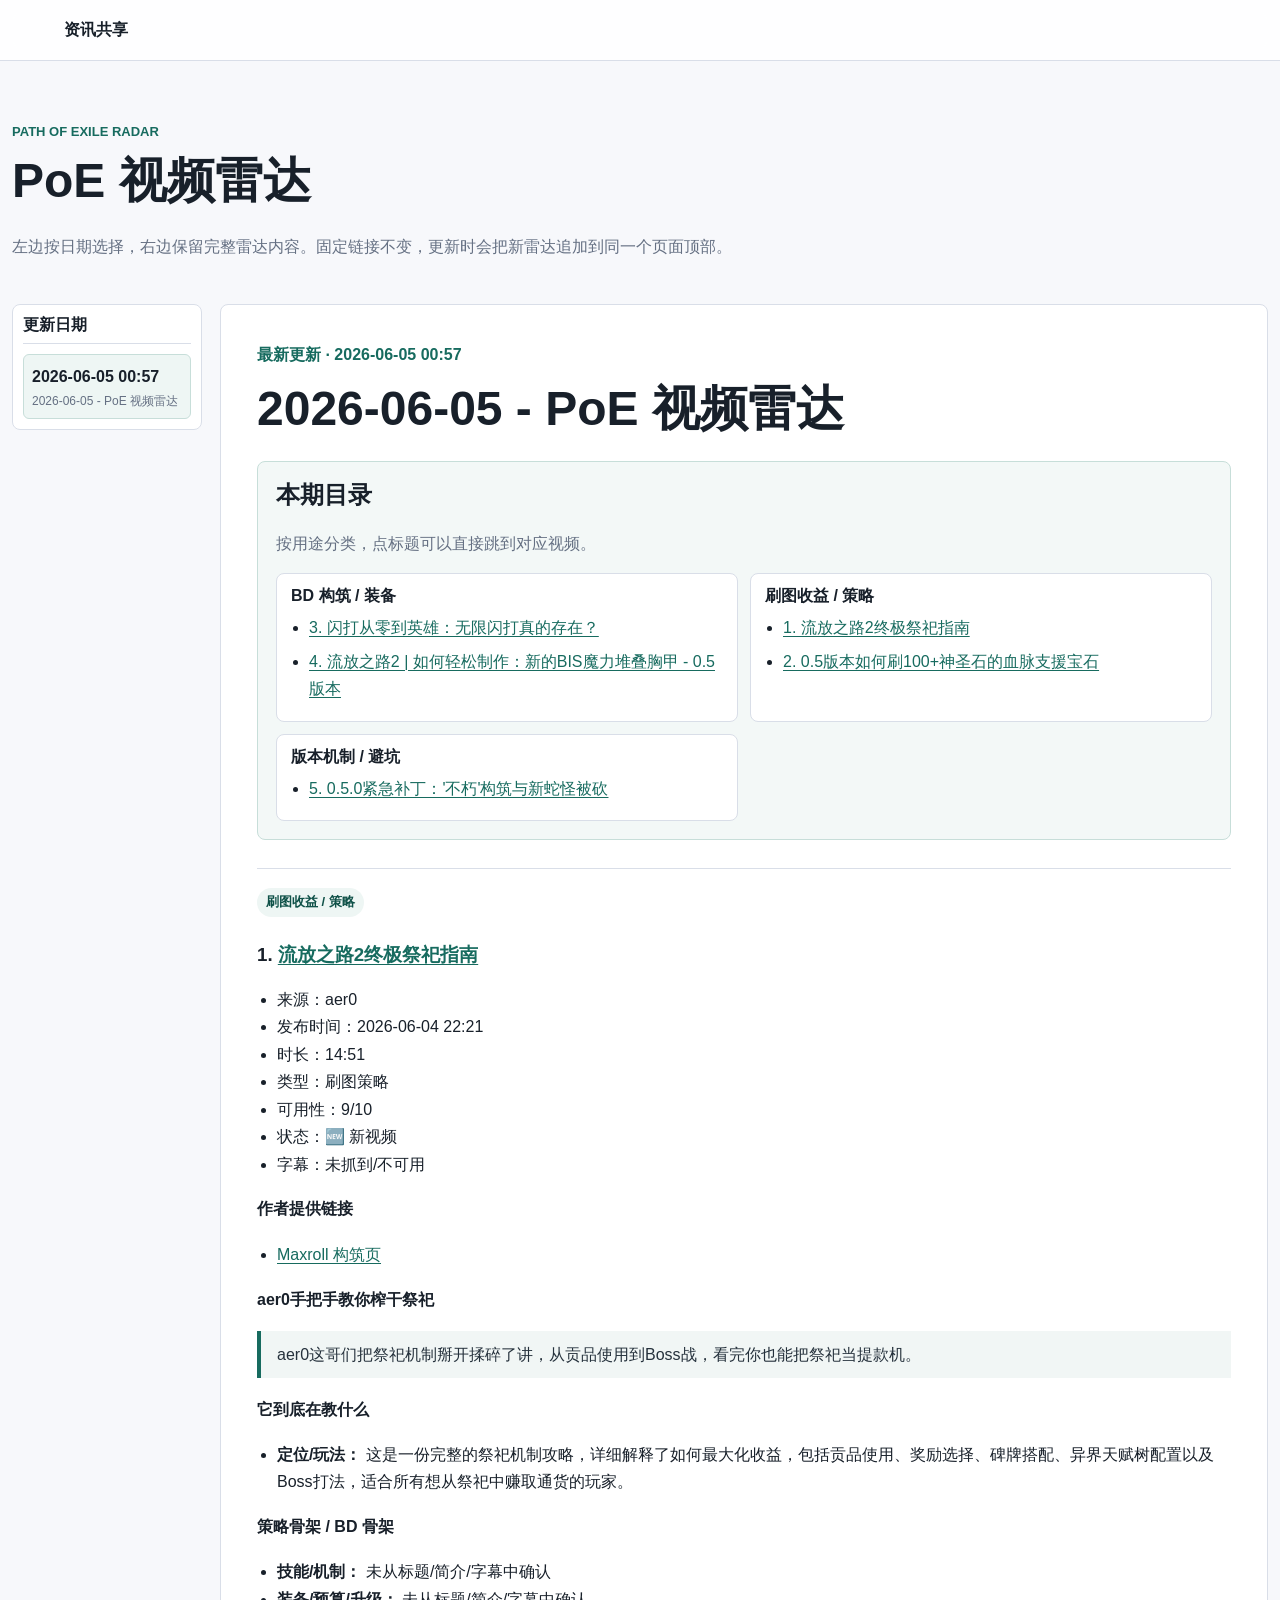
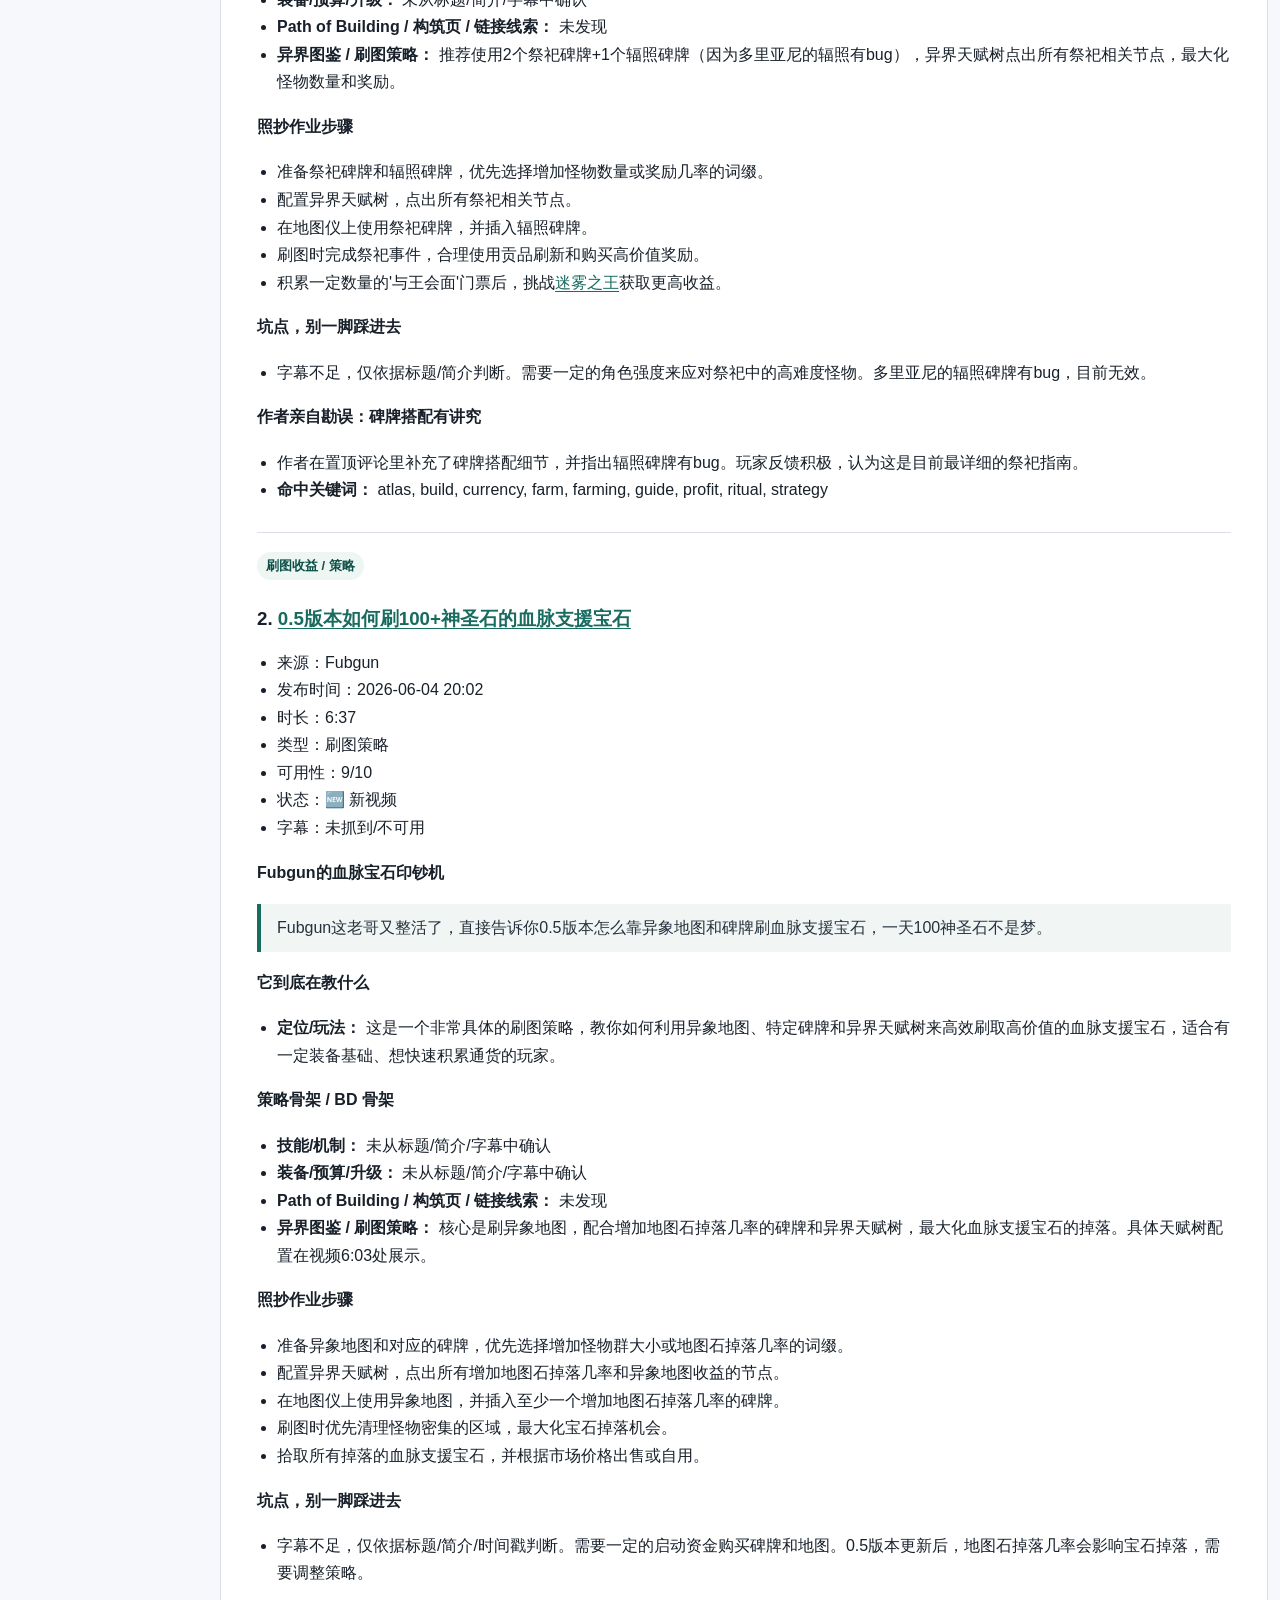
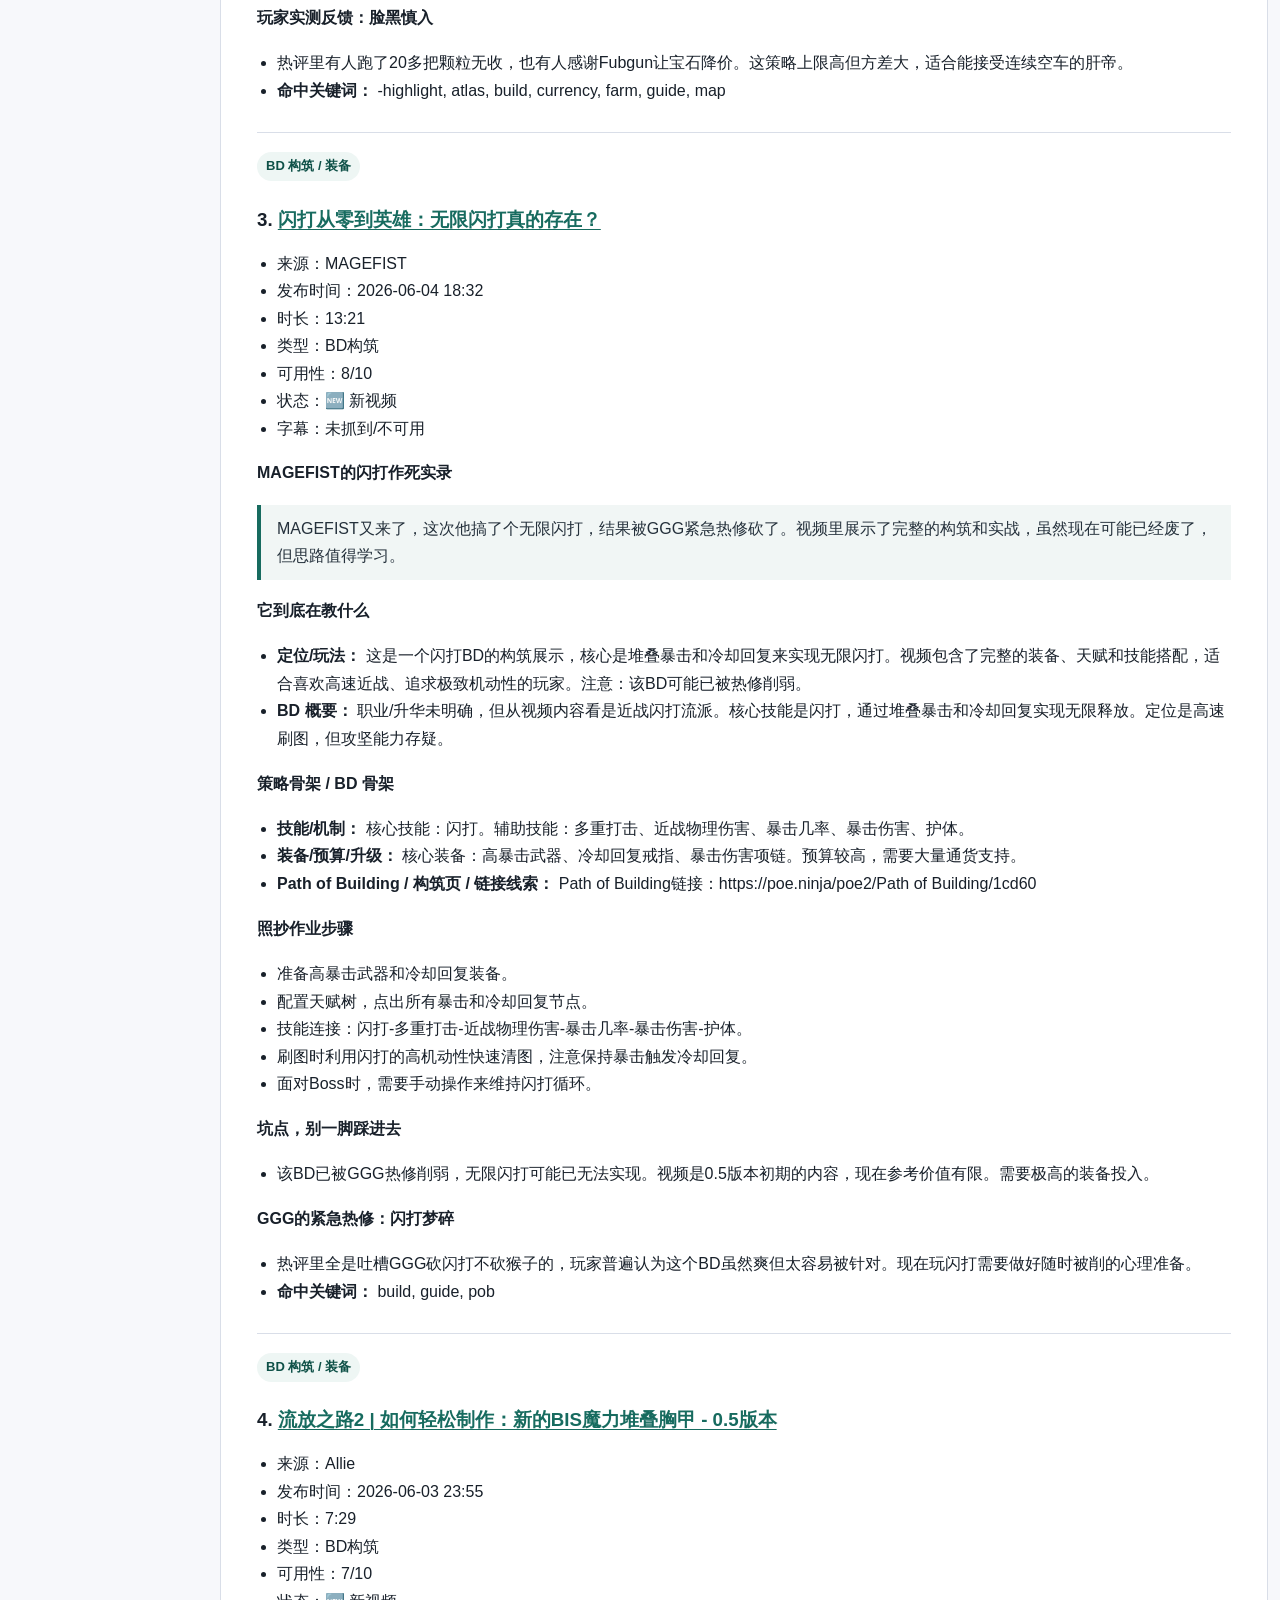
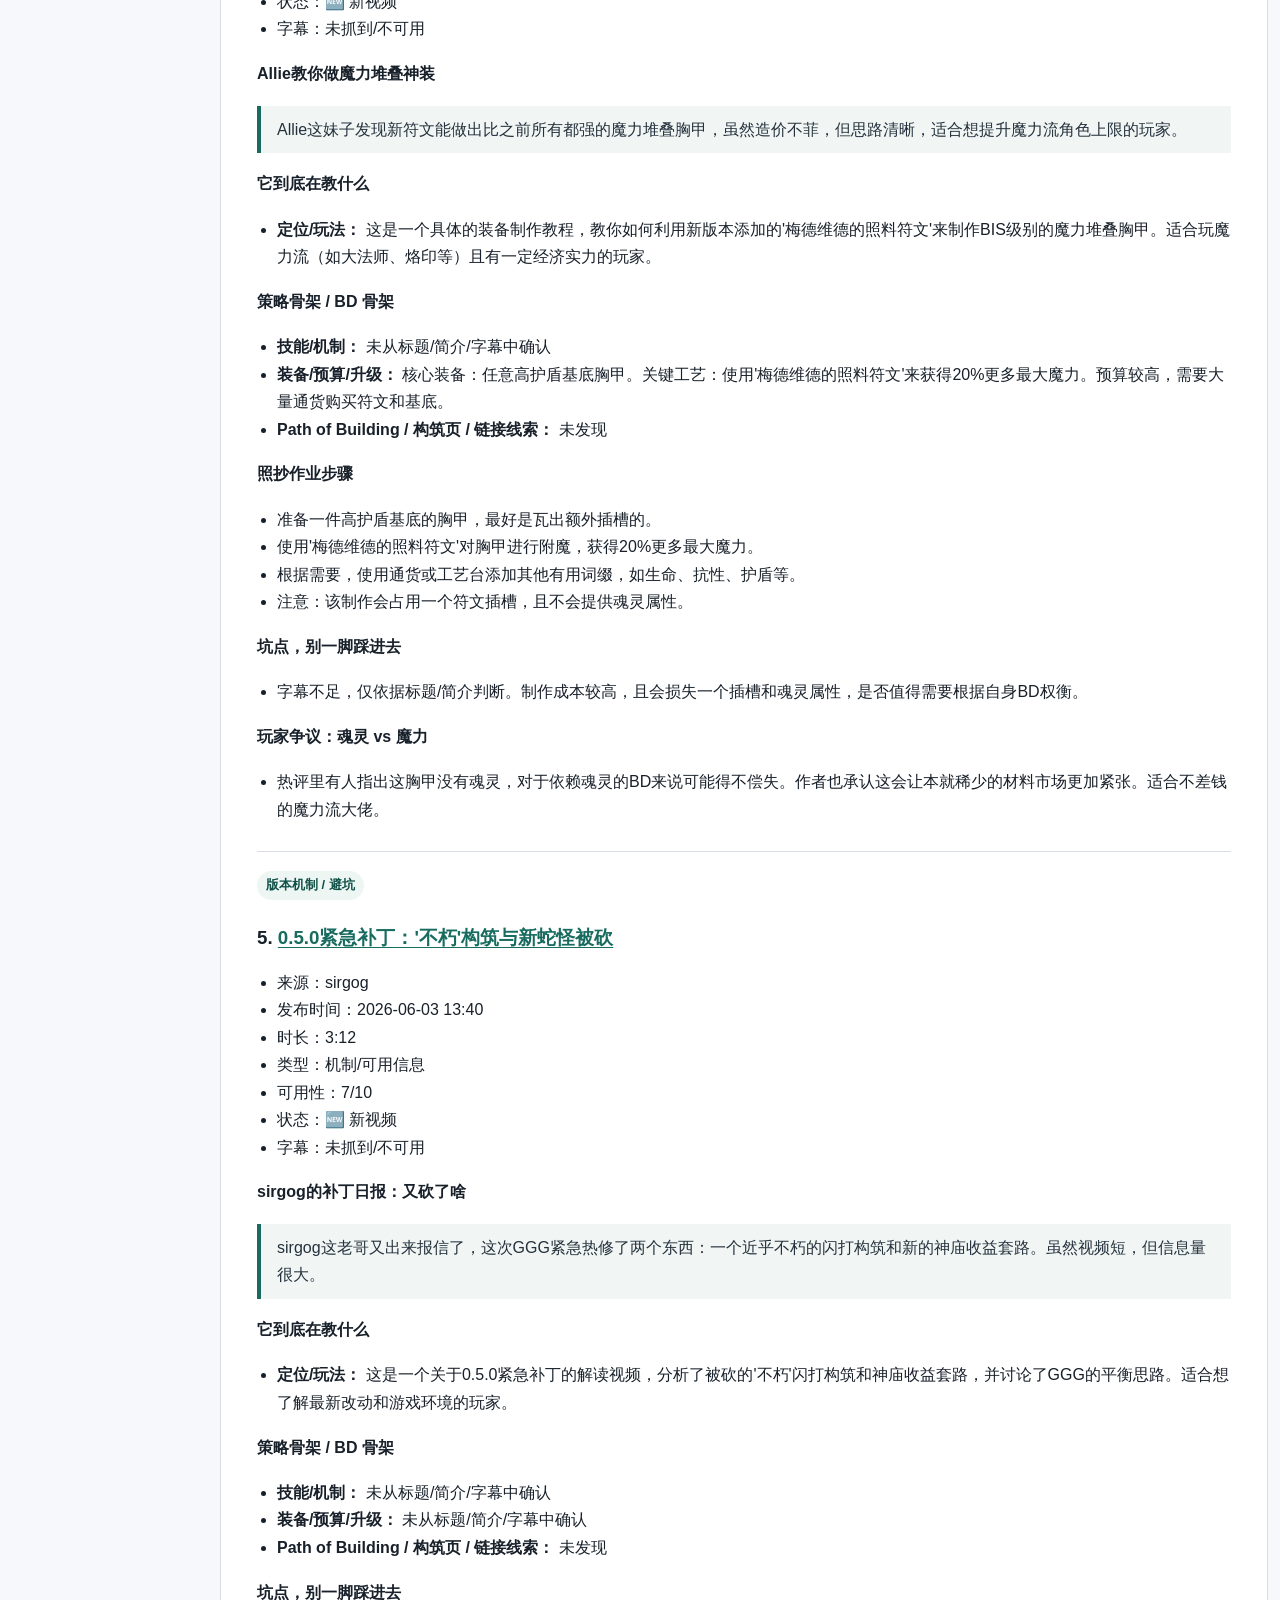
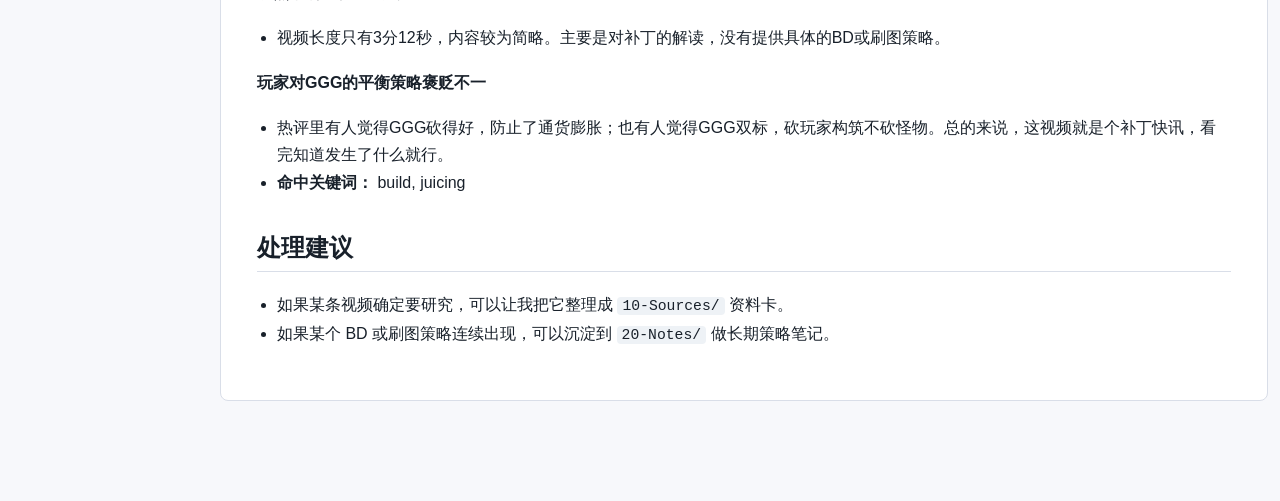
==== commit 8cf33233: "Update public site" ====
--- a/poe-latest.html
+++ b/poe-latest.html
@@ -12,7 +12,7 @@
     <a class="brand" href="./index.html">资讯共享</a>
     
   </header>
-  <main class="site-main">
+  <main class="site-main poe-main">
     <section class="hero poe-hero">
     <p class="eyebrow">Path of Exile Radar</p>
     <h1>PoE 视频雷达</h1>
@@ -22,14 +22,254 @@
     <aside class="poe-sidebar">
       <div class="poe-sidebar-inner">
         <h2>更新日期</h2>
-        <p class="empty-state">暂无已发布 PoE 雷达。下一次发布后会出现在这里。</p>
+        <a class="active" href="#poe-2026-06-05-00-57">
+      <span>2026-06-05 00:57</span>
+      <small>2026-06-05 - PoE 视频雷达</small>
+    </a>
       </div>
     </aside>
     <section class="poe-content">
-      <article class="page-content poe-entry">
-      <h1>PoE 视频雷达</h1>
-      <p>当前公开页已清空，等待新的 PoE 雷达发布。</p>
-      <p>发布后，这里会按日期追加完整内容，左侧会出现日期导航。</p>
+      <article class="page-content poe-entry" id="poe-2026-06-05-00-57">
+      <p class="poe-entry-meta">最新更新 · 2026-06-05 00:57</p>
+      <h1>2026-06-05 - PoE 视频雷达</h1>
+      <section class="poe-report-index">
+    <h2>本期目录</h2>
+    <p>按用途分类，点标题可以直接跳到对应视频。</p>
+    <div class="poe-index-grid">
+      <div class="poe-index-group">
+      <h3>BD 构筑 / 装备</h3>
+      <ul>
+        <li><a href="#poe-2026-06-05-00-57-video-03">3. 闪打从零到英雄：无限闪打真的存在？</a></li>
+<li><a href="#poe-2026-06-05-00-57-video-04">4. 流放之路2 | 如何轻松制作：新的BIS魔力堆叠胸甲 - 0.5版本</a></li>
+      </ul>
+    </div>
+<div class="poe-index-group">
+      <h3>刷图收益 / 策略</h3>
+      <ul>
+        <li><a href="#poe-2026-06-05-00-57-video-01">1. 流放之路2终极祭祀指南</a></li>
+<li><a href="#poe-2026-06-05-00-57-video-02">2. 0.5版本如何刷100+神圣石的血脉支援宝石</a></li>
+      </ul>
+    </div>
+<div class="poe-index-group">
+      <h3>版本机制 / 避坑</h3>
+      <ul>
+        <li><a href="#poe-2026-06-05-00-57-video-05">5. 0.5.0紧急补丁：'不朽'构筑与新蛇怪被砍</a></li>
+      </ul>
+    </div>
+    </div>
+  </section>
+  <section class="poe-video-card" id="poe-2026-06-05-00-57-video-01">
+      <div class="poe-video-category">刷图收益 / 策略</div>
+      <h3>1. <a href="https://www.youtube.com/watch?v=bFSqtGmLgIM" target="_blank" rel="noopener noreferrer">流放之路2终极祭祀指南</a></h3>
+<ul>
+<li>来源：aer0</li>
+<li>发布时间：2026-06-04 22:21</li>
+<li>时长：14:51</li>
+<li>类型：刷图策略</li>
+<li>可用性：9/10</li>
+<li>状态：🆕 新视频</li>
+<li>字幕：未抓到/不可用</li>
+</ul>
+<h4><strong>作者提供链接</strong></h4>
+<ul>
+<li><a href="https://maxroll.gg/poe2/build-guides/spirit-walker-twisters" target="_blank" rel="noopener noreferrer">Maxroll 构筑页</a></li>
+</ul>
+<h4><strong>aer0手把手教你榨干祭祀</strong></h4>
+<blockquote>aer0这哥们把祭祀机制掰开揉碎了讲，从贡品使用到Boss战，看完你也能把祭祀当提款机。</blockquote>
+<h4><strong>它到底在教什么</strong></h4>
+<ul>
+<li><strong>定位/玩法：</strong> 这是一份完整的祭祀机制攻略，详细解释了如何最大化收益，包括贡品使用、奖励选择、碑牌搭配、异界天赋树配置以及Boss打法，适合所有想从祭祀中赚取通货的玩家。</li>
+</ul>
+<h4><strong>策略骨架 / BD 骨架</strong></h4>
+<ul>
+<li><strong>技能/机制：</strong> 未从标题/简介/字幕中确认</li>
+<li><strong>装备/预算/升级：</strong> 未从标题/简介/字幕中确认</li>
+<li><strong>Path of Building / 构筑页 / 链接线索：</strong> 未发现</li>
+<li><strong>异界图鉴 / 刷图策略：</strong> 推荐使用2个祭祀碑牌+1个辐照碑牌（因为多里亚尼的辐照有bug），异界天赋树点出所有祭祀相关节点，最大化怪物数量和奖励。</li>
+</ul>
+<h4><strong>照抄作业步骤</strong></h4>
+<ul>
+<li>准备祭祀碑牌和辐照碑牌，优先选择增加怪物数量或奖励几率的词缀。</li>
+<li>配置异界天赋树，点出所有祭祀相关节点。</li>
+<li>在地图仪上使用祭祀碑牌，并插入辐照碑牌。</li>
+<li>刷图时完成祭祀事件，合理使用贡品刷新和购买高价值奖励。</li>
+<li>积累一定数量的'与王会面'门票后，挑战<a href="https://poe2db.tw/us/The_King_in_the_Mists" target="_blank" rel="noopener noreferrer">迷雾之王</a>获取更高收益。</li>
+</ul>
+<h4><strong>坑点，别一脚踩进去</strong></h4>
+<ul>
+<li>字幕不足，仅依据标题/简介判断。需要一定的角色强度来应对祭祀中的高难度怪物。多里亚尼的辐照碑牌有bug，目前无效。</li>
+</ul>
+<h4><strong>作者亲自勘误：碑牌搭配有讲究</strong></h4>
+<ul>
+<li>作者在置顶评论里补充了碑牌搭配细节，并指出辐照碑牌有bug。玩家反馈积极，认为这是目前最详细的祭祀指南。</li>
+<li><strong>命中关键词：</strong> atlas, build, currency, farm, farming, guide, profit, ritual, strategy</li>
+</ul>
+    </section>
+<section class="poe-video-card" id="poe-2026-06-05-00-57-video-02">
+      <div class="poe-video-category">刷图收益 / 策略</div>
+      <h3>2. <a href="https://www.youtube.com/watch?v=LoSU13_wzBs" target="_blank" rel="noopener noreferrer">0.5版本如何刷100+神圣石的血脉支援宝石</a></h3>
+<ul>
+<li>来源：Fubgun</li>
+<li>发布时间：2026-06-04 20:02</li>
+<li>时长：6:37</li>
+<li>类型：刷图策略</li>
+<li>可用性：9/10</li>
+<li>状态：🆕 新视频</li>
+<li>字幕：未抓到/不可用</li>
+</ul>
+<h4><strong>Fubgun的血脉宝石印钞机</strong></h4>
+<blockquote>Fubgun这老哥又整活了，直接告诉你0.5版本怎么靠异象地图和碑牌刷血脉支援宝石，一天100神圣石不是梦。</blockquote>
+<h4><strong>它到底在教什么</strong></h4>
+<ul>
+<li><strong>定位/玩法：</strong> 这是一个非常具体的刷图策略，教你如何利用异象地图、特定碑牌和异界天赋树来高效刷取高价值的血脉支援宝石，适合有一定装备基础、想快速积累通货的玩家。</li>
+</ul>
+<h4><strong>策略骨架 / BD 骨架</strong></h4>
+<ul>
+<li><strong>技能/机制：</strong> 未从标题/简介/字幕中确认</li>
+<li><strong>装备/预算/升级：</strong> 未从标题/简介/字幕中确认</li>
+<li><strong>Path of Building / 构筑页 / 链接线索：</strong> 未发现</li>
+<li><strong>异界图鉴 / 刷图策略：</strong> 核心是刷异象地图，配合增加地图石掉落几率的碑牌和异界天赋树，最大化血脉支援宝石的掉落。具体天赋树配置在视频6:03处展示。</li>
+</ul>
+<h4><strong>照抄作业步骤</strong></h4>
+<ul>
+<li>准备异象地图和对应的碑牌，优先选择增加怪物群大小或地图石掉落几率的词缀。</li>
+<li>配置异界天赋树，点出所有增加地图石掉落几率和异象地图收益的节点。</li>
+<li>在地图仪上使用异象地图，并插入至少一个增加地图石掉落几率的碑牌。</li>
+<li>刷图时优先清理怪物密集的区域，最大化宝石掉落机会。</li>
+<li>拾取所有掉落的血脉支援宝石，并根据市场价格出售或自用。</li>
+</ul>
+<h4><strong>坑点，别一脚踩进去</strong></h4>
+<ul>
+<li>字幕不足，仅依据标题/简介/时间戳判断。需要一定的启动资金购买碑牌和地图。0.5版本更新后，地图石掉落几率会影响宝石掉落，需要调整策略。</li>
+</ul>
+<h4><strong>玩家实测反馈：脸黑慎入</strong></h4>
+<ul>
+<li>热评里有人跑了20多把颗粒无收，也有人感谢Fubgun让宝石降价。这策略上限高但方差大，适合能接受连续空车的肝帝。</li>
+<li><strong>命中关键词：</strong> -highlight, atlas, build, currency, farm, guide, map</li>
+</ul>
+    </section>
+<section class="poe-video-card" id="poe-2026-06-05-00-57-video-03">
+      <div class="poe-video-category">BD 构筑 / 装备</div>
+      <h3>3. <a href="https://www.youtube.com/watch?v=3PnbzJO3Kzw" target="_blank" rel="noopener noreferrer">闪打从零到英雄：无限闪打真的存在？</a></h3>
+<ul>
+<li>来源：MAGEFIST</li>
+<li>发布时间：2026-06-04 18:32</li>
+<li>时长：13:21</li>
+<li>类型：BD构筑</li>
+<li>可用性：8/10</li>
+<li>状态：🆕 新视频</li>
+<li>字幕：未抓到/不可用</li>
+</ul>
+<h4><strong>MAGEFIST的闪打作死实录</strong></h4>
+<blockquote>MAGEFIST又来了，这次他搞了个无限闪打，结果被GGG紧急热修砍了。视频里展示了完整的构筑和实战，虽然现在可能已经废了，但思路值得学习。</blockquote>
+<h4><strong>它到底在教什么</strong></h4>
+<ul>
+<li><strong>定位/玩法：</strong> 这是一个闪打BD的构筑展示，核心是堆叠暴击和冷却回复来实现无限闪打。视频包含了完整的装备、天赋和技能搭配，适合喜欢高速近战、追求极致机动性的玩家。注意：该BD可能已被热修削弱。</li>
+<li><strong>BD 概要：</strong> 职业/升华未明确，但从视频内容看是近战闪打流派。核心技能是闪打，通过堆叠暴击和冷却回复实现无限释放。定位是高速刷图，但攻坚能力存疑。</li>
+</ul>
+<h4><strong>策略骨架 / BD 骨架</strong></h4>
+<ul>
+<li><strong>技能/机制：</strong> 核心技能：闪打。辅助技能：多重打击、近战物理伤害、暴击几率、暴击伤害、护体。</li>
+<li><strong>装备/预算/升级：</strong> 核心装备：高暴击武器、冷却回复戒指、暴击伤害项链。预算较高，需要大量通货支持。</li>
+<li><strong>Path of Building / 构筑页 / 链接线索：</strong> Path of Building链接：https://poe.ninja/poe2/Path of Building/1cd60</li>
+</ul>
+<h4><strong>照抄作业步骤</strong></h4>
+<ul>
+<li>准备高暴击武器和冷却回复装备。</li>
+<li>配置天赋树，点出所有暴击和冷却回复节点。</li>
+<li>技能连接：闪打-多重打击-近战物理伤害-暴击几率-暴击伤害-护体。</li>
+<li>刷图时利用闪打的高机动性快速清图，注意保持暴击触发冷却回复。</li>
+<li>面对Boss时，需要手动操作来维持闪打循环。</li>
+</ul>
+<h4><strong>坑点，别一脚踩进去</strong></h4>
+<ul>
+<li>该BD已被GGG热修削弱，无限闪打可能已无法实现。视频是0.5版本初期的内容，现在参考价值有限。需要极高的装备投入。</li>
+</ul>
+<h4><strong>GGG的紧急热修：闪打梦碎</strong></h4>
+<ul>
+<li>热评里全是吐槽GGG砍闪打不砍猴子的，玩家普遍认为这个BD虽然爽但太容易被针对。现在玩闪打需要做好随时被削的心理准备。</li>
+<li><strong>命中关键词：</strong> build, guide, pob</li>
+</ul>
+    </section>
+<section class="poe-video-card" id="poe-2026-06-05-00-57-video-04">
+      <div class="poe-video-category">BD 构筑 / 装备</div>
+      <h3>4. <a href="https://www.youtube.com/watch?v=UWRsNeU46uI" target="_blank" rel="noopener noreferrer">流放之路2 | 如何轻松制作：新的BIS魔力堆叠胸甲 - 0.5版本</a></h3>
+<ul>
+<li>来源：Allie</li>
+<li>发布时间：2026-06-03 23:55</li>
+<li>时长：7:29</li>
+<li>类型：BD构筑</li>
+<li>可用性：7/10</li>
+<li>状态：🆕 新视频</li>
+<li>字幕：未抓到/不可用</li>
+</ul>
+<h4><strong>Allie教你做魔力堆叠神装</strong></h4>
+<blockquote>Allie这妹子发现新符文能做出比之前所有都强的魔力堆叠胸甲，虽然造价不菲，但思路清晰，适合想提升魔力流角色上限的玩家。</blockquote>
+<h4><strong>它到底在教什么</strong></h4>
+<ul>
+<li><strong>定位/玩法：</strong> 这是一个具体的装备制作教程，教你如何利用新版本添加的'梅德维德的照料符文'来制作BIS级别的魔力堆叠胸甲。适合玩魔力流（如大法师、烙印等）且有一定经济实力的玩家。</li>
+</ul>
+<h4><strong>策略骨架 / BD 骨架</strong></h4>
+<ul>
+<li><strong>技能/机制：</strong> 未从标题/简介/字幕中确认</li>
+<li><strong>装备/预算/升级：</strong> 核心装备：任意高护盾基底胸甲。关键工艺：使用'梅德维德的照料符文'来获得20%更多最大魔力。预算较高，需要大量通货购买符文和基底。</li>
+<li><strong>Path of Building / 构筑页 / 链接线索：</strong> 未发现</li>
+</ul>
+<h4><strong>照抄作业步骤</strong></h4>
+<ul>
+<li>准备一件高护盾基底的胸甲，最好是瓦出额外插槽的。</li>
+<li>使用'梅德维德的照料符文'对胸甲进行附魔，获得20%更多最大魔力。</li>
+<li>根据需要，使用通货或工艺台添加其他有用词缀，如生命、抗性、护盾等。</li>
+<li>注意：该制作会占用一个符文插槽，且不会提供魂灵属性。</li>
+</ul>
+<h4><strong>坑点，别一脚踩进去</strong></h4>
+<ul>
+<li>字幕不足，仅依据标题/简介判断。制作成本较高，且会损失一个插槽和魂灵属性，是否值得需要根据自身BD权衡。</li>
+</ul>
+<h4><strong>玩家争议：魂灵 vs 魔力</strong></h4>
+<ul>
+<li>热评里有人指出这胸甲没有魂灵，对于依赖魂灵的BD来说可能得不偿失。作者也承认这会让本就稀少的材料市场更加紧张。适合不差钱的魔力流大佬。</li>
+</ul>
+    </section>
+<section class="poe-video-card" id="poe-2026-06-05-00-57-video-05">
+      <div class="poe-video-category">版本机制 / 避坑</div>
+      <h3>5. <a href="https://www.youtube.com/watch?v=SH2OEByamro" target="_blank" rel="noopener noreferrer">0.5.0紧急补丁：'不朽'构筑与新蛇怪被砍</a></h3>
+<ul>
+<li>来源：sirgog</li>
+<li>发布时间：2026-06-03 13:40</li>
+<li>时长：3:12</li>
+<li>类型：机制/可用信息</li>
+<li>可用性：7/10</li>
+<li>状态：🆕 新视频</li>
+<li>字幕：未抓到/不可用</li>
+</ul>
+<h4><strong>sirgog的补丁日报：又砍了啥</strong></h4>
+<blockquote>sirgog这老哥又出来报信了，这次GGG紧急热修了两个东西：一个近乎不朽的闪打构筑和新的神庙收益套路。虽然视频短，但信息量很大。</blockquote>
+<h4><strong>它到底在教什么</strong></h4>
+<ul>
+<li><strong>定位/玩法：</strong> 这是一个关于0.5.0紧急补丁的解读视频，分析了被砍的'不朽'闪打构筑和神庙收益套路，并讨论了GGG的平衡思路。适合想了解最新改动和游戏环境的玩家。</li>
+</ul>
+<h4><strong>策略骨架 / BD 骨架</strong></h4>
+<ul>
+<li><strong>技能/机制：</strong> 未从标题/简介/字幕中确认</li>
+<li><strong>装备/预算/升级：</strong> 未从标题/简介/字幕中确认</li>
+<li><strong>Path of Building / 构筑页 / 链接线索：</strong> 未发现</li>
+</ul>
+<h4><strong>坑点，别一脚踩进去</strong></h4>
+<ul>
+<li>视频长度只有3分12秒，内容较为简略。主要是对补丁的解读，没有提供具体的BD或刷图策略。</li>
+</ul>
+<h4><strong>玩家对GGG的平衡策略褒贬不一</strong></h4>
+<ul>
+<li>热评里有人觉得GGG砍得好，防止了通货膨胀；也有人觉得GGG双标，砍玩家构筑不砍怪物。总的来说，这视频就是个补丁快讯，看完知道发生了什么就行。</li>
+<li><strong>命中关键词：</strong> build, juicing</li>
+</ul>
+<h2>处理建议</h2>
+<ul>
+<li>如果某条视频确定要研究，可以让我把它整理成 <code>10-Sources/</code> 资料卡。</li>
+<li>如果某个 BD 或刷图策略连续出现，可以沉淀到 <code>20-Notes/</code> 做长期策略笔记。</li>
+</ul>
+    </section>
     </article>
     </section>
   </div>
--- a/styles.css
+++ b/styles.css
@@ -46,6 +46,10 @@
   padding: 42px 0 80px;
 }
 
+.site-main.poe-main {
+  width: min(1360px, calc(100% - 24px));
+}
+
 .hero {
   padding: 18px 0 28px;
 }
@@ -167,8 +171,8 @@
 
 .poe-layout {
   display: grid;
-  grid-template-columns: 260px minmax(0, 1fr);
-  gap: 22px;
+  grid-template-columns: 190px minmax(0, 1fr);
+  gap: 18px;
   align-items: start;
 }
 
@@ -181,7 +185,7 @@
   background: var(--panel);
   border: 1px solid var(--line);
   border-radius: 8px;
-  padding: 14px;
+  padding: 10px;
 }
 
 .poe-sidebar h2 {
@@ -192,7 +196,7 @@
 
 .poe-sidebar a {
   display: block;
-  padding: 10px 10px;
+  padding: 8px 8px;
   border-radius: 6px;
   color: var(--text);
   text-decoration: none;
@@ -215,6 +219,7 @@
   color: var(--muted);
   line-height: 1.4;
   margin-top: 2px;
+  font-size: 12px;
 }
 
 .poe-entry {
@@ -225,6 +230,75 @@
   color: var(--accent);
   font-weight: 700;
   margin: 0 0 10px;
+}
+
+.poe-report-index {
+  margin: 22px 0 28px;
+  padding: 18px;
+  border: 1px solid #c7ded9;
+  border-radius: 8px;
+  background: #f3f8f7;
+}
+
+.poe-report-index h2 {
+  margin-top: 0;
+  border-bottom: 0;
+  padding-bottom: 0;
+}
+
+.poe-report-index p {
+  margin-top: 4px;
+  color: var(--muted);
+}
+
+.poe-index-grid {
+  display: grid;
+  grid-template-columns: repeat(2, minmax(0, 1fr));
+  gap: 12px;
+  margin-top: 14px;
+}
+
+.poe-index-group {
+  background: #ffffff;
+  border: 1px solid var(--line);
+  border-radius: 8px;
+  padding: 12px 14px;
+}
+
+.poe-index-group h3 {
+  margin: 0 0 8px;
+  font-size: 16px;
+}
+
+.poe-index-group ul {
+  margin: 0;
+  padding-left: 18px;
+}
+
+.poe-index-group li {
+  margin: 6px 0;
+}
+
+.poe-video-card {
+  scroll-margin-top: 88px;
+  margin: 28px 0;
+  padding: 18px 0 0;
+  border-top: 1px solid var(--line);
+}
+
+.poe-video-card:first-of-type {
+  border-top: 0;
+}
+
+.poe-video-category {
+  display: inline-block;
+  margin-bottom: 8px;
+  padding: 3px 9px;
+  border-radius: 999px;
+  background: #eef6f4;
+  color: var(--accent-strong);
+  font-size: 13px;
+  font-weight: 700;
 }
 
 @media (max-width: 640px) {
@@ -241,6 +315,10 @@
     margin-bottom: 18px;
   }
 
+  .poe-index-grid {
+    grid-template-columns: 1fr;
+  }
+
   .index-list li {
     display: block;
   }
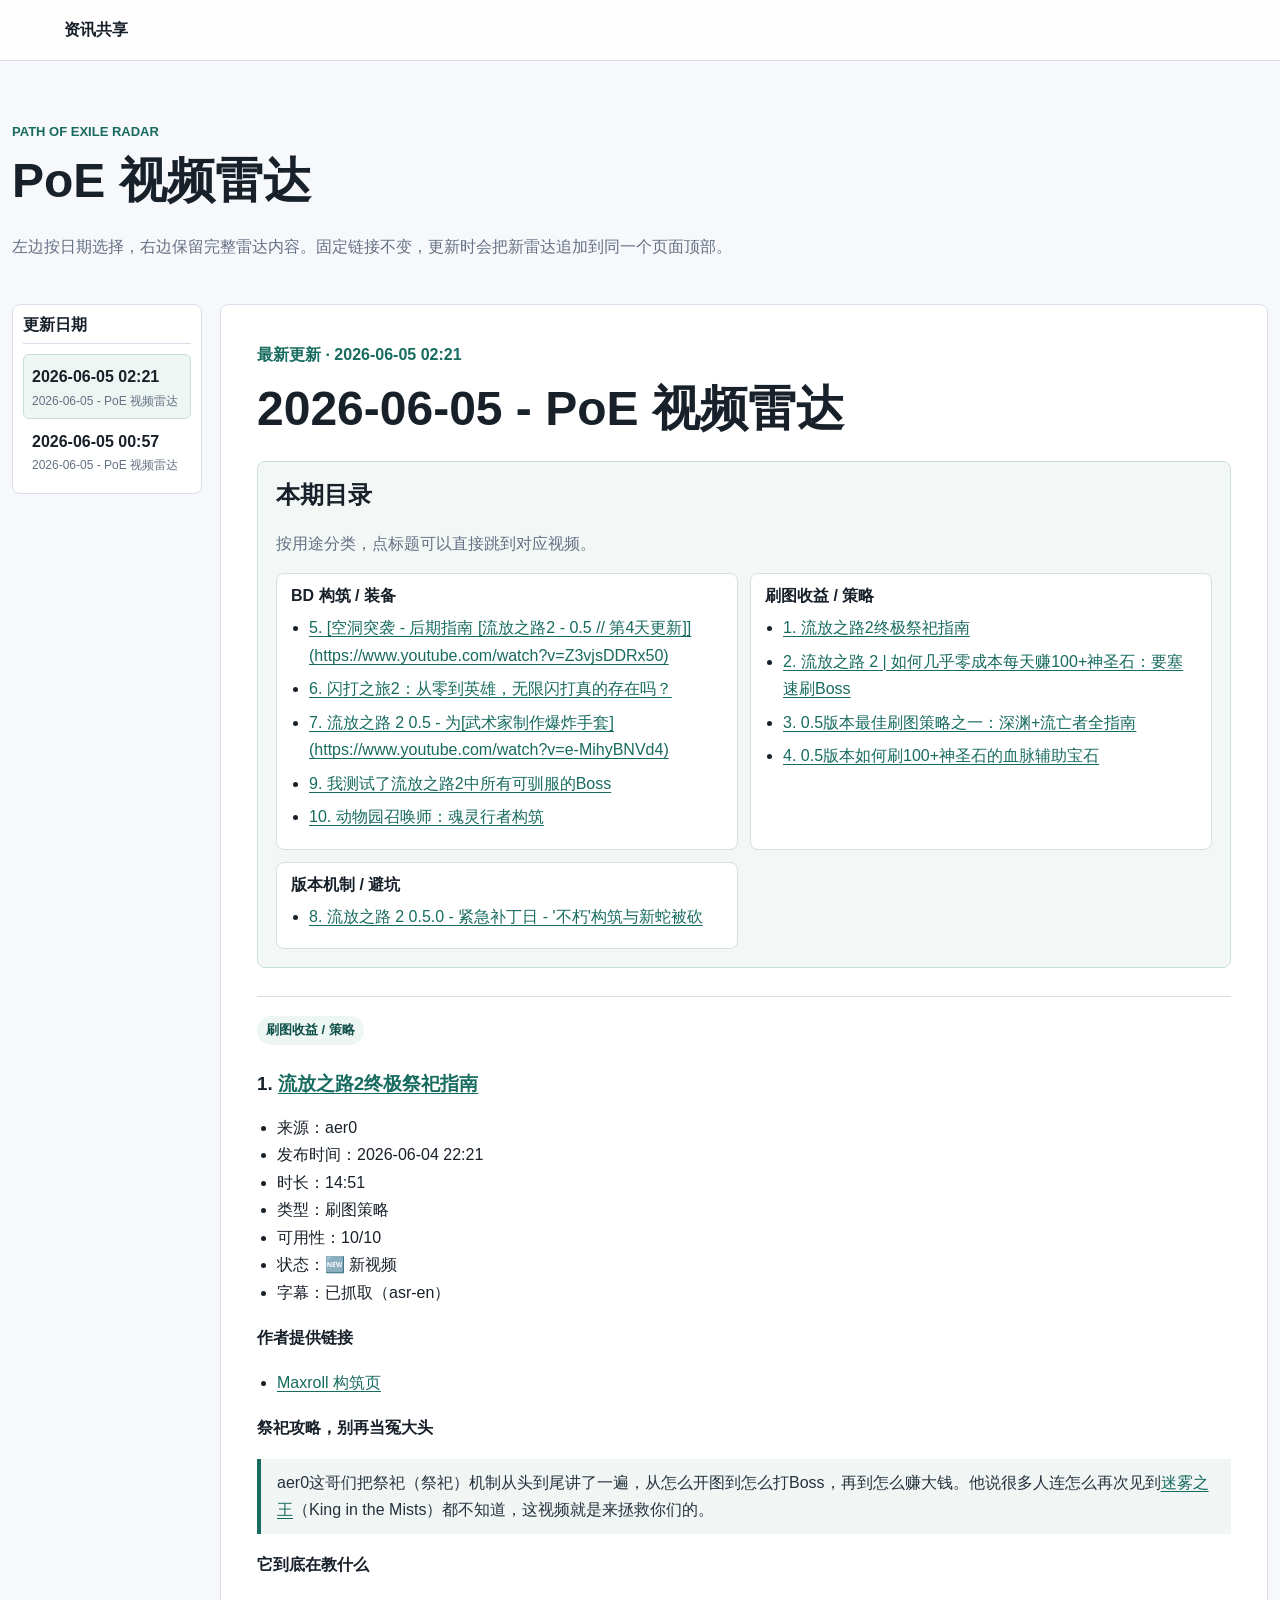
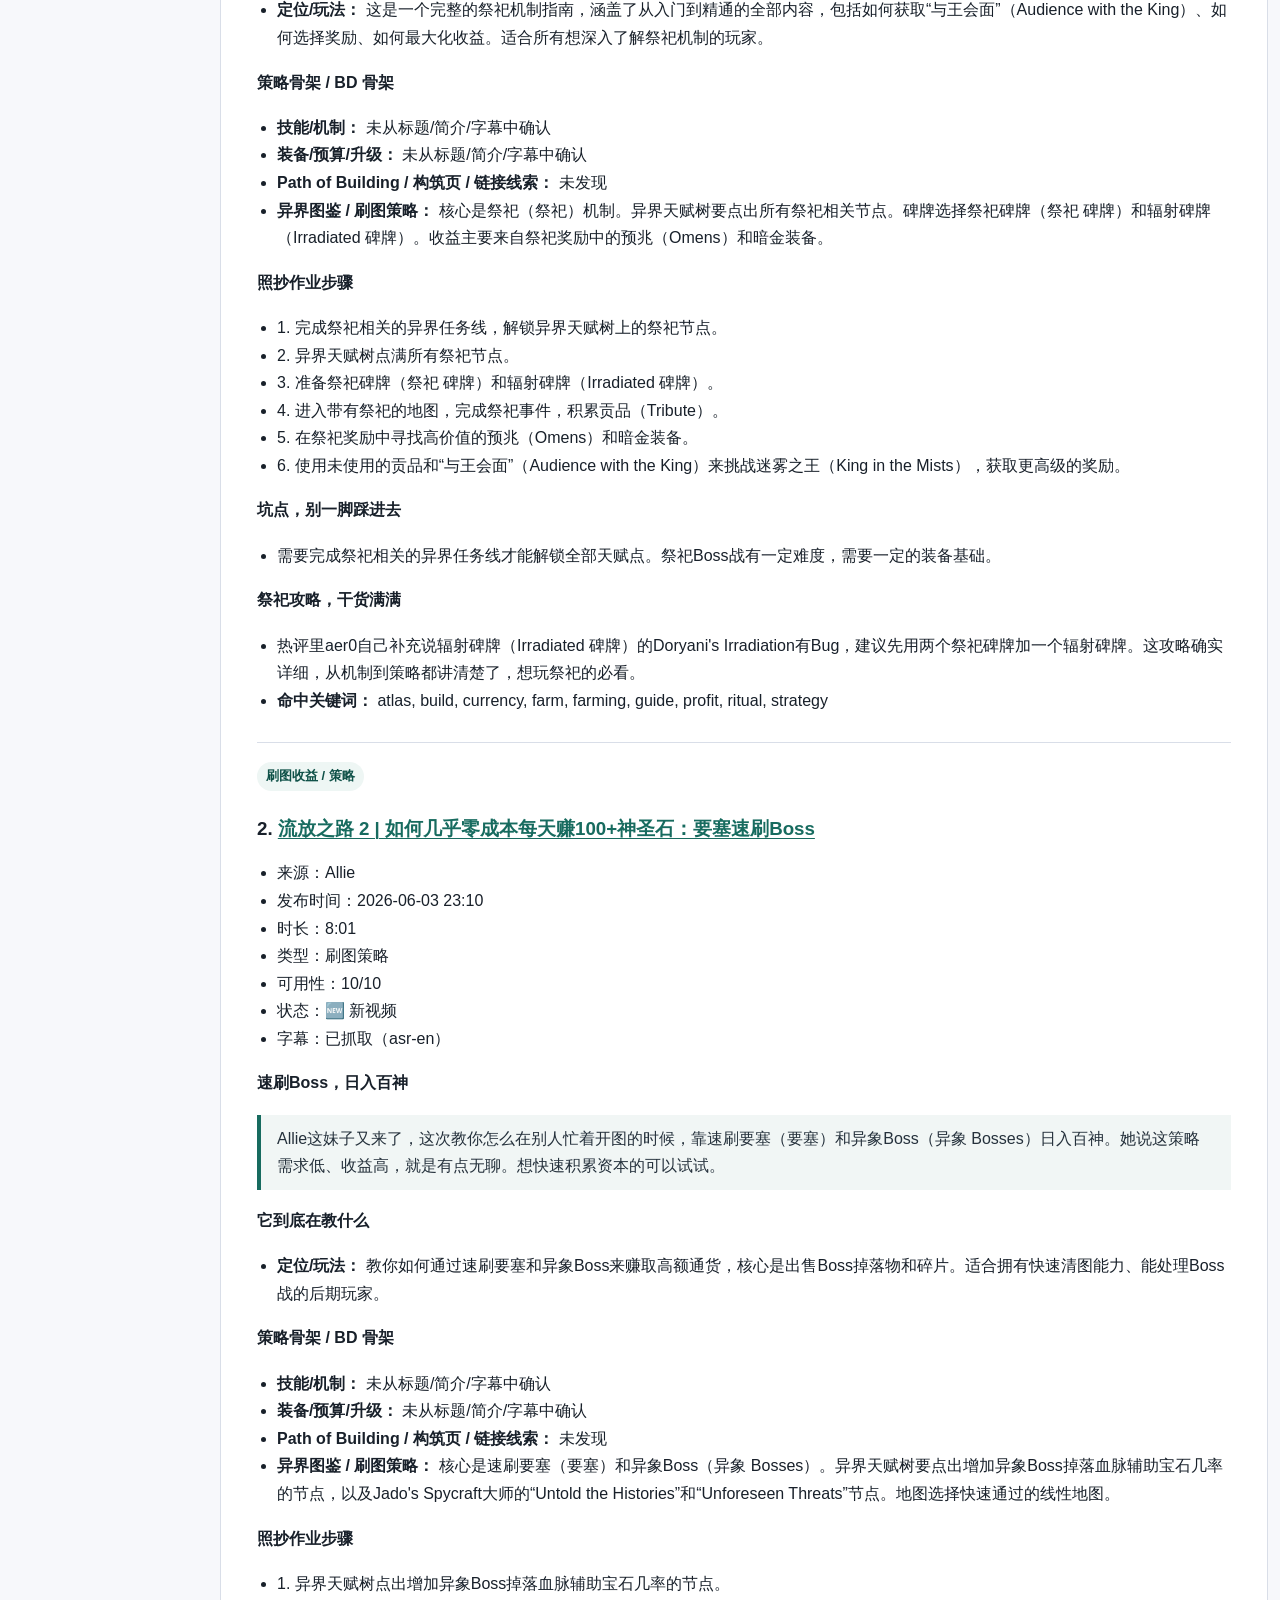
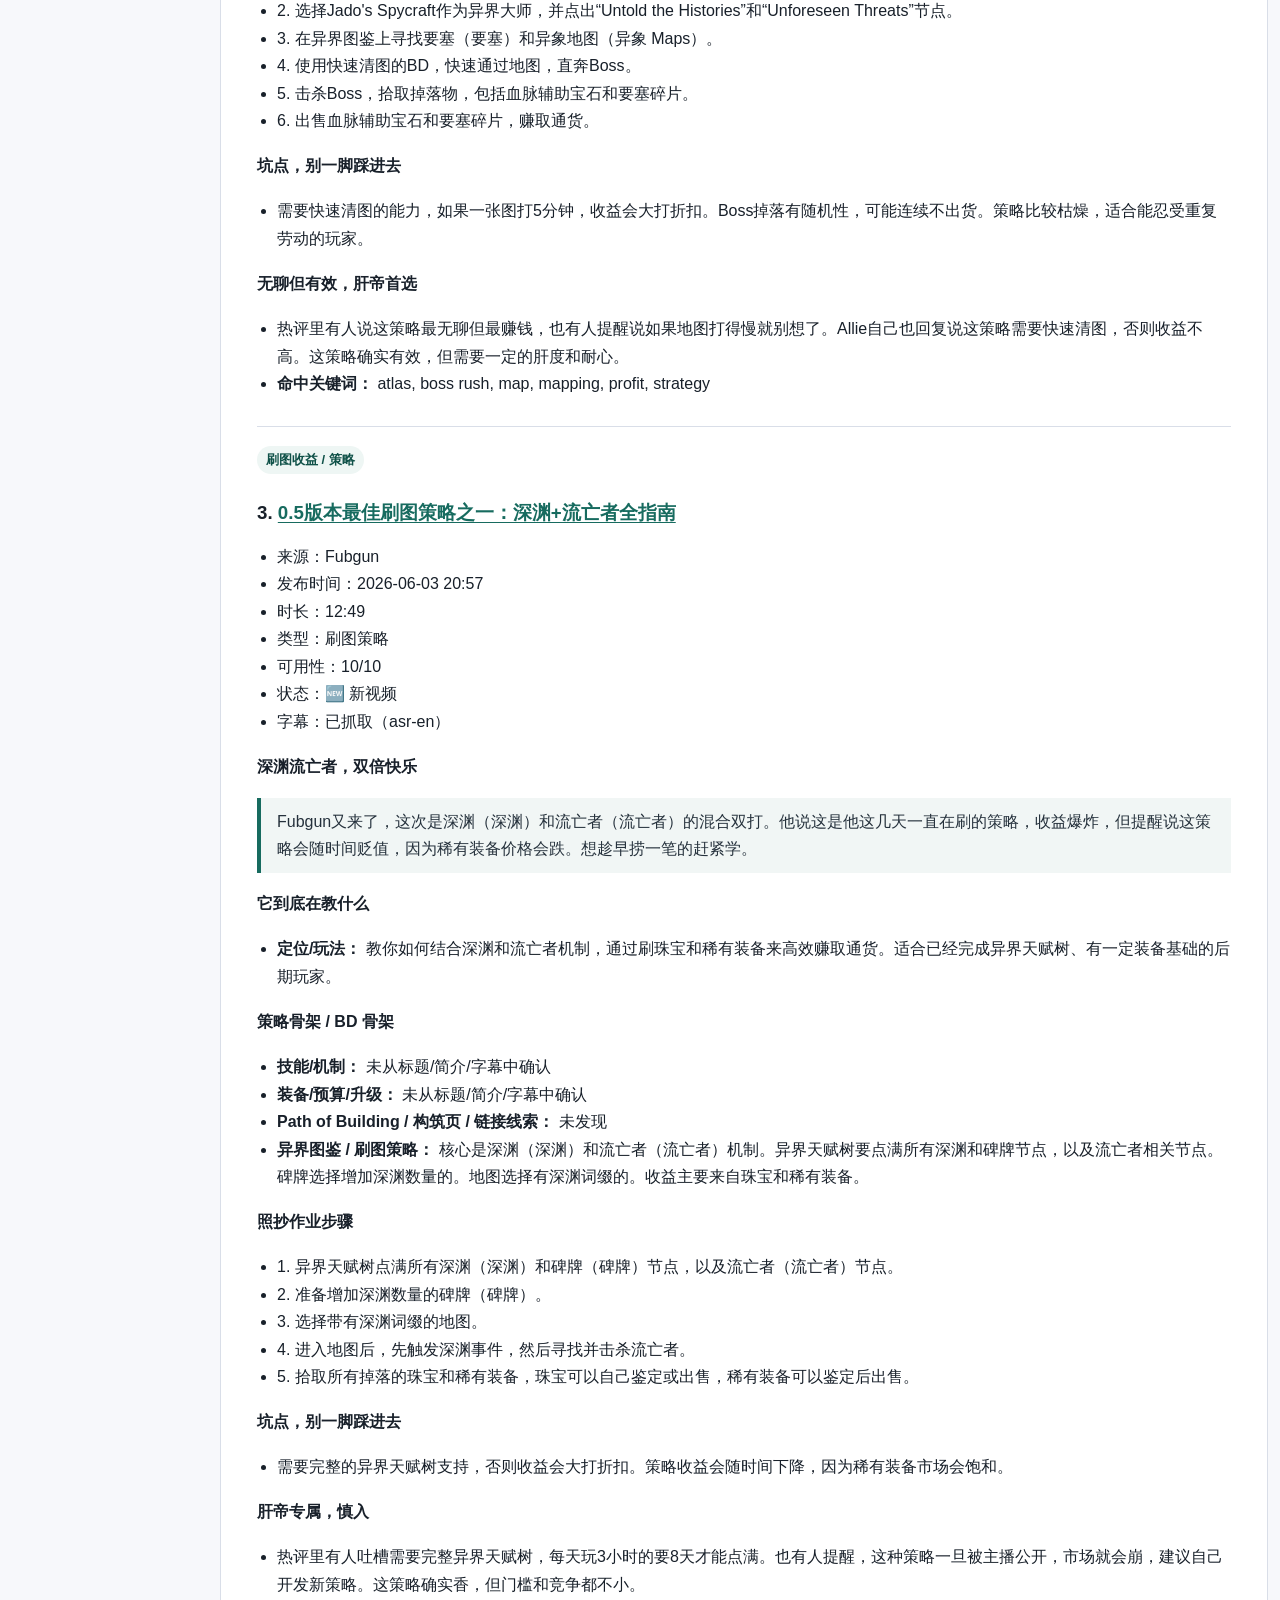
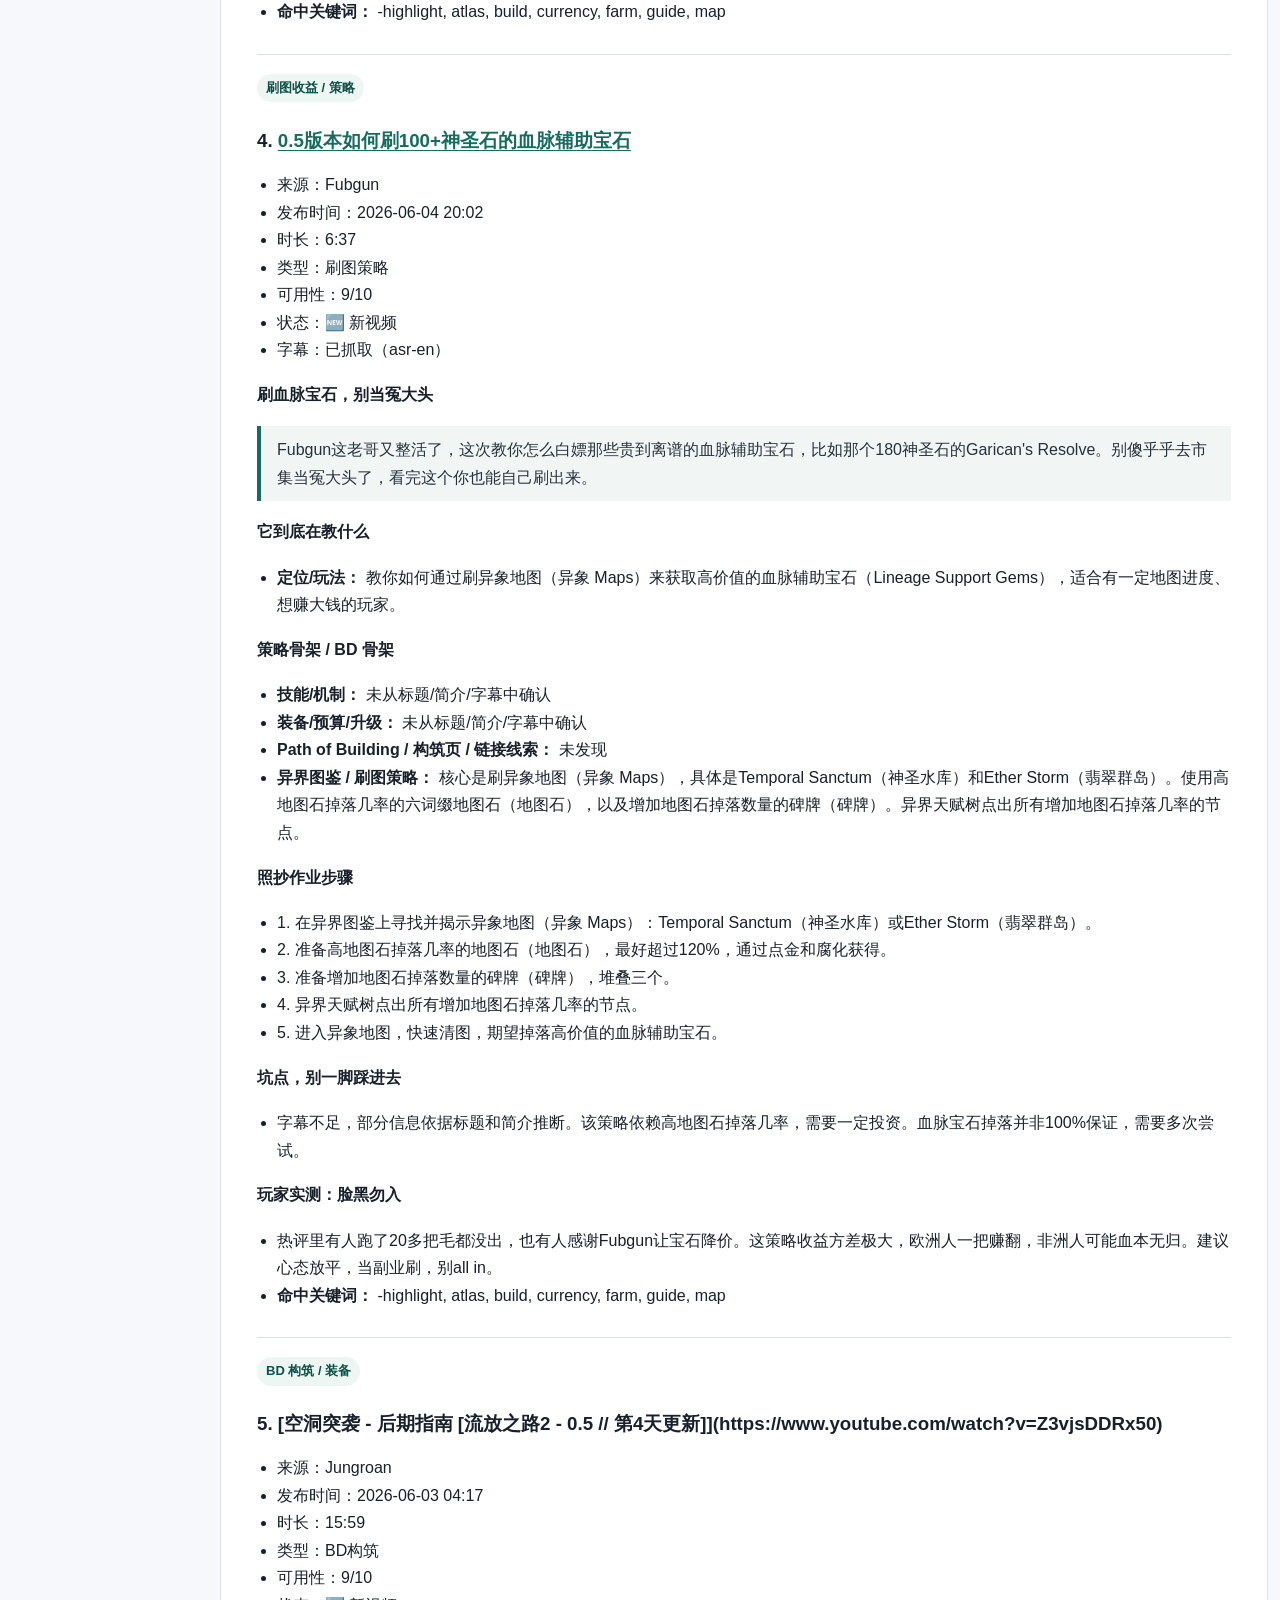
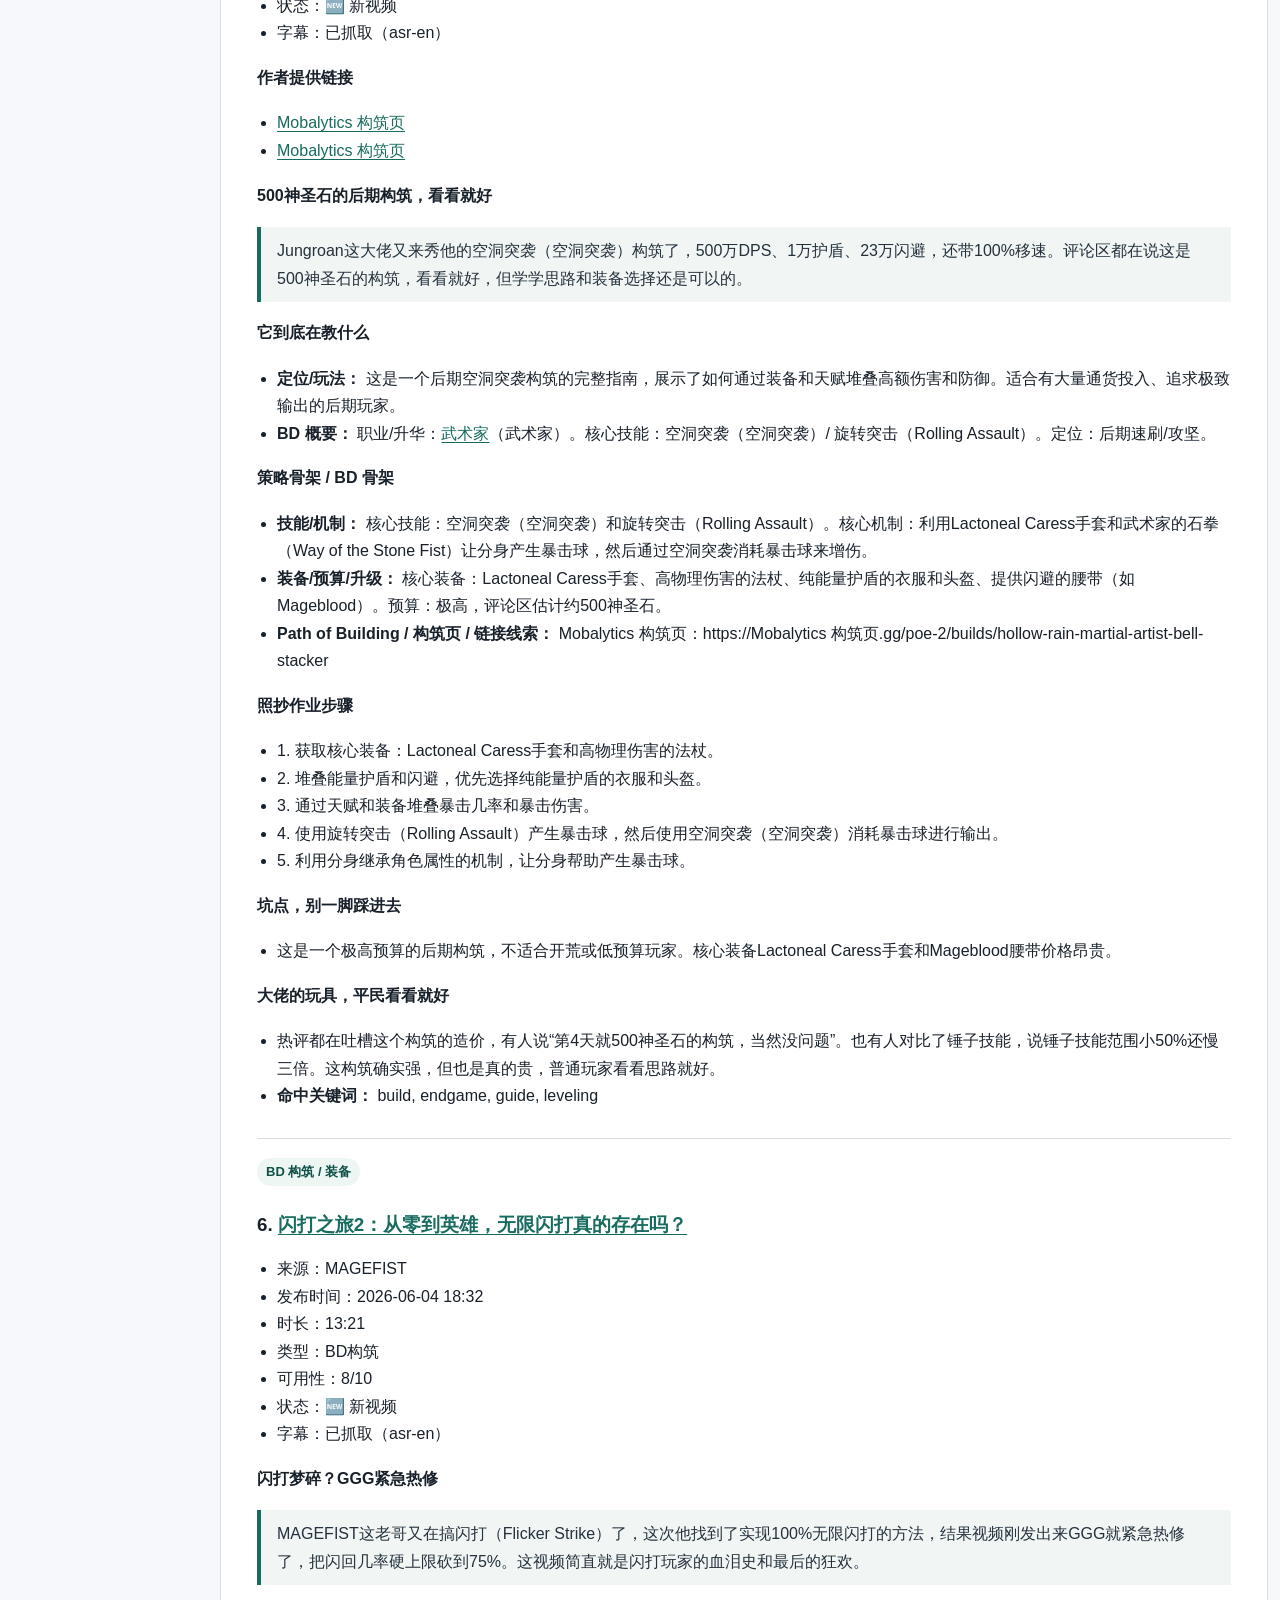
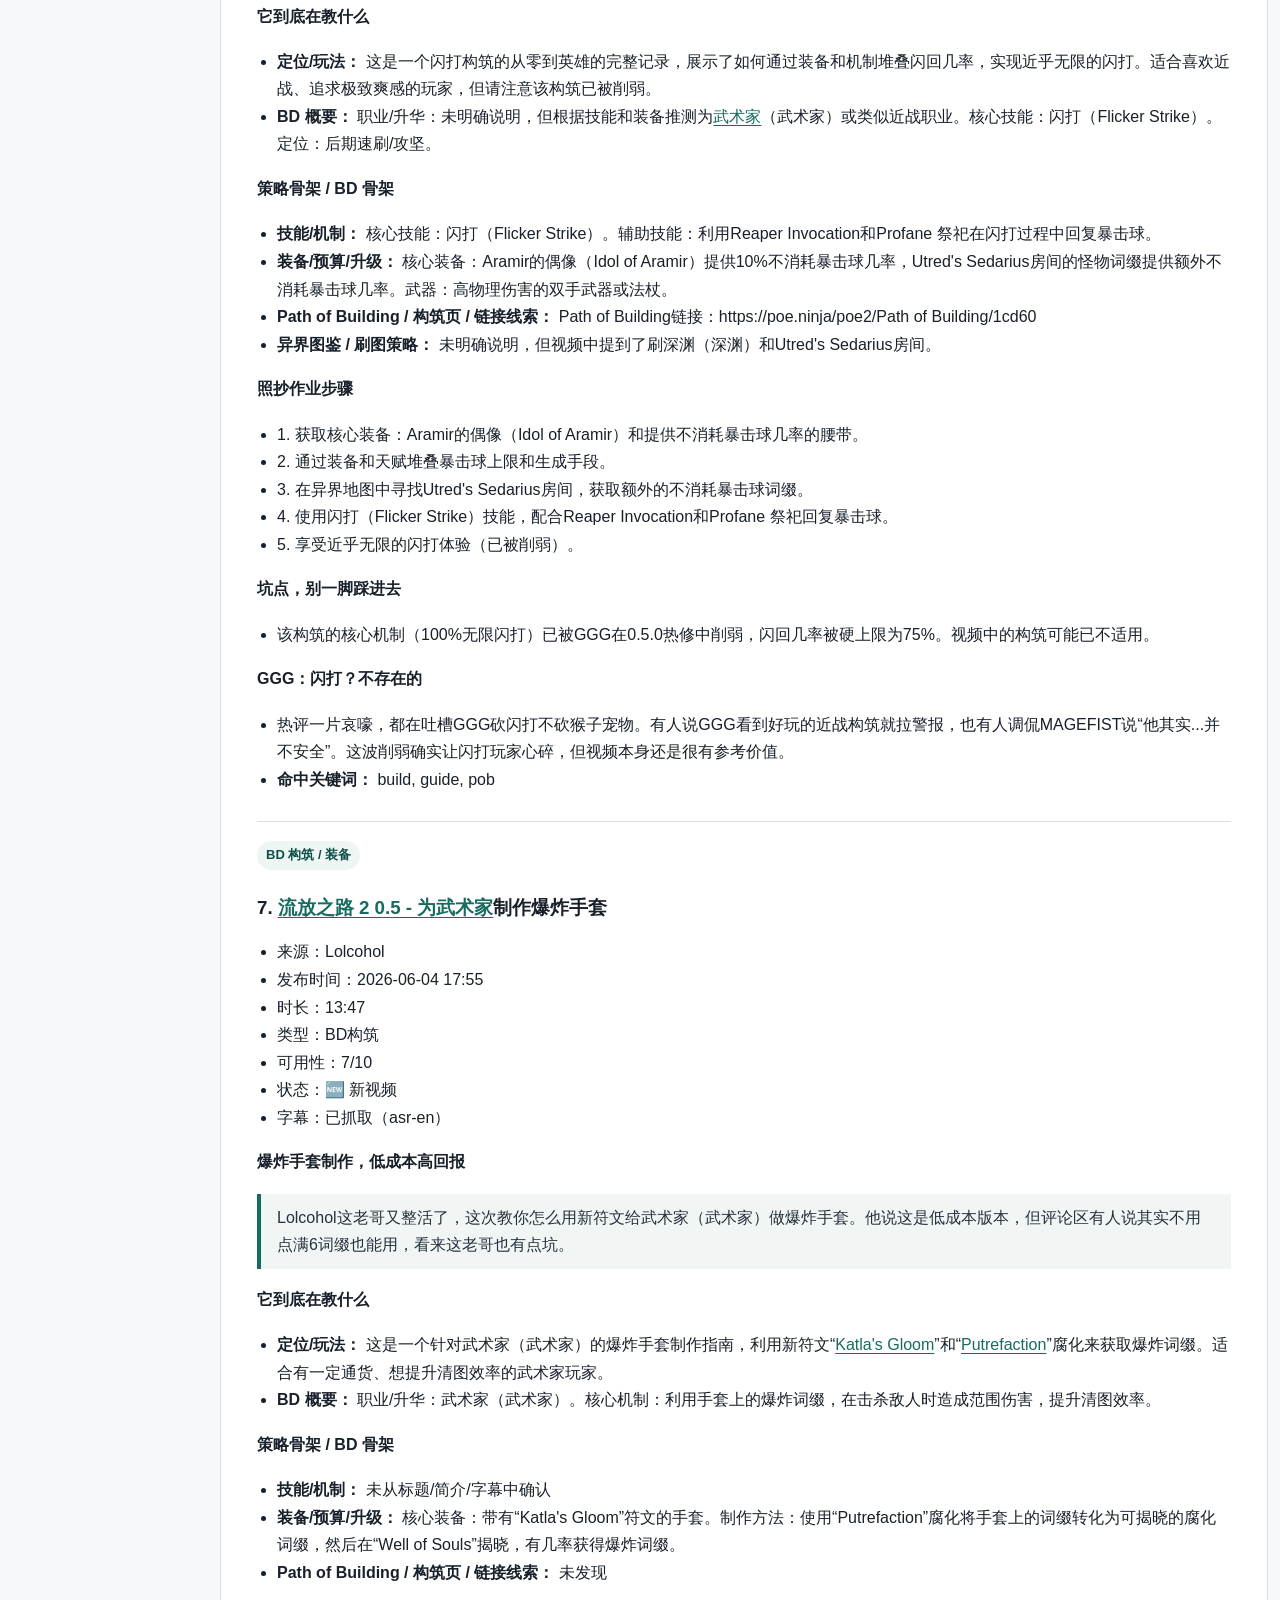
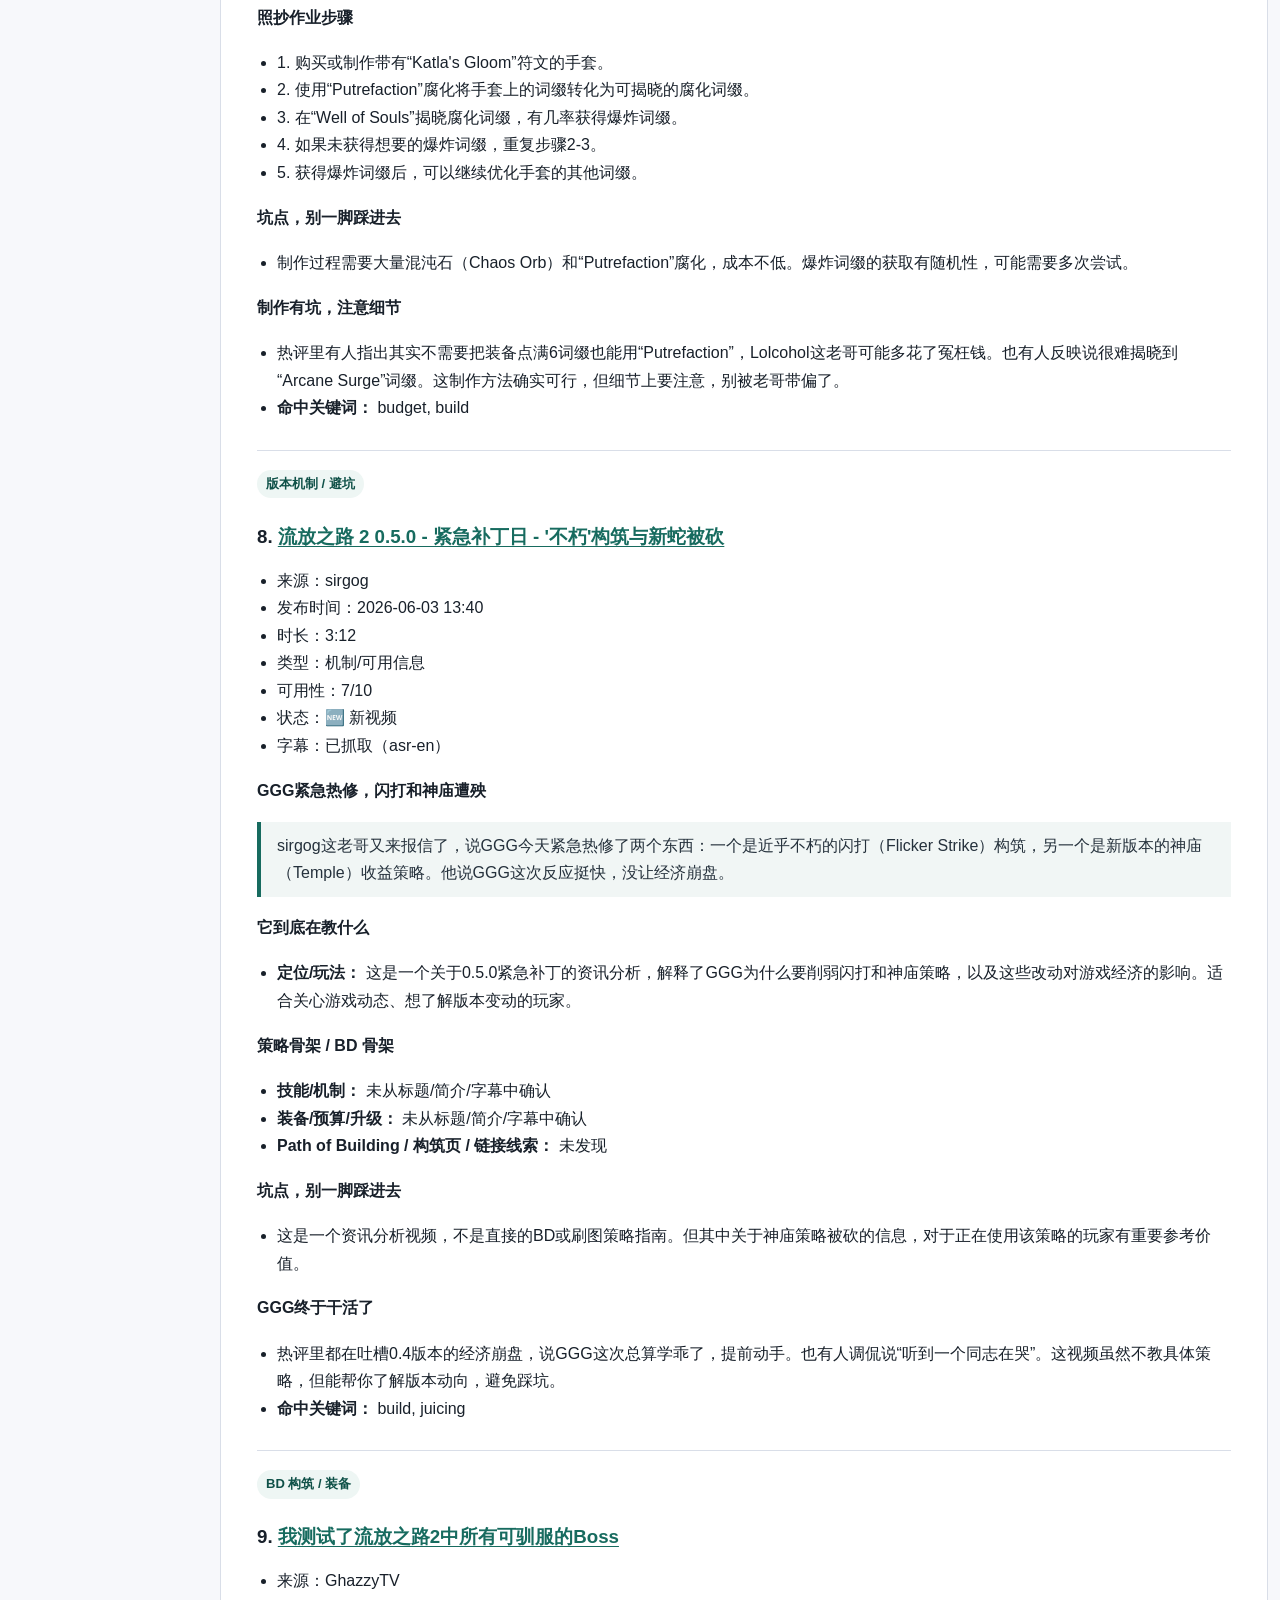
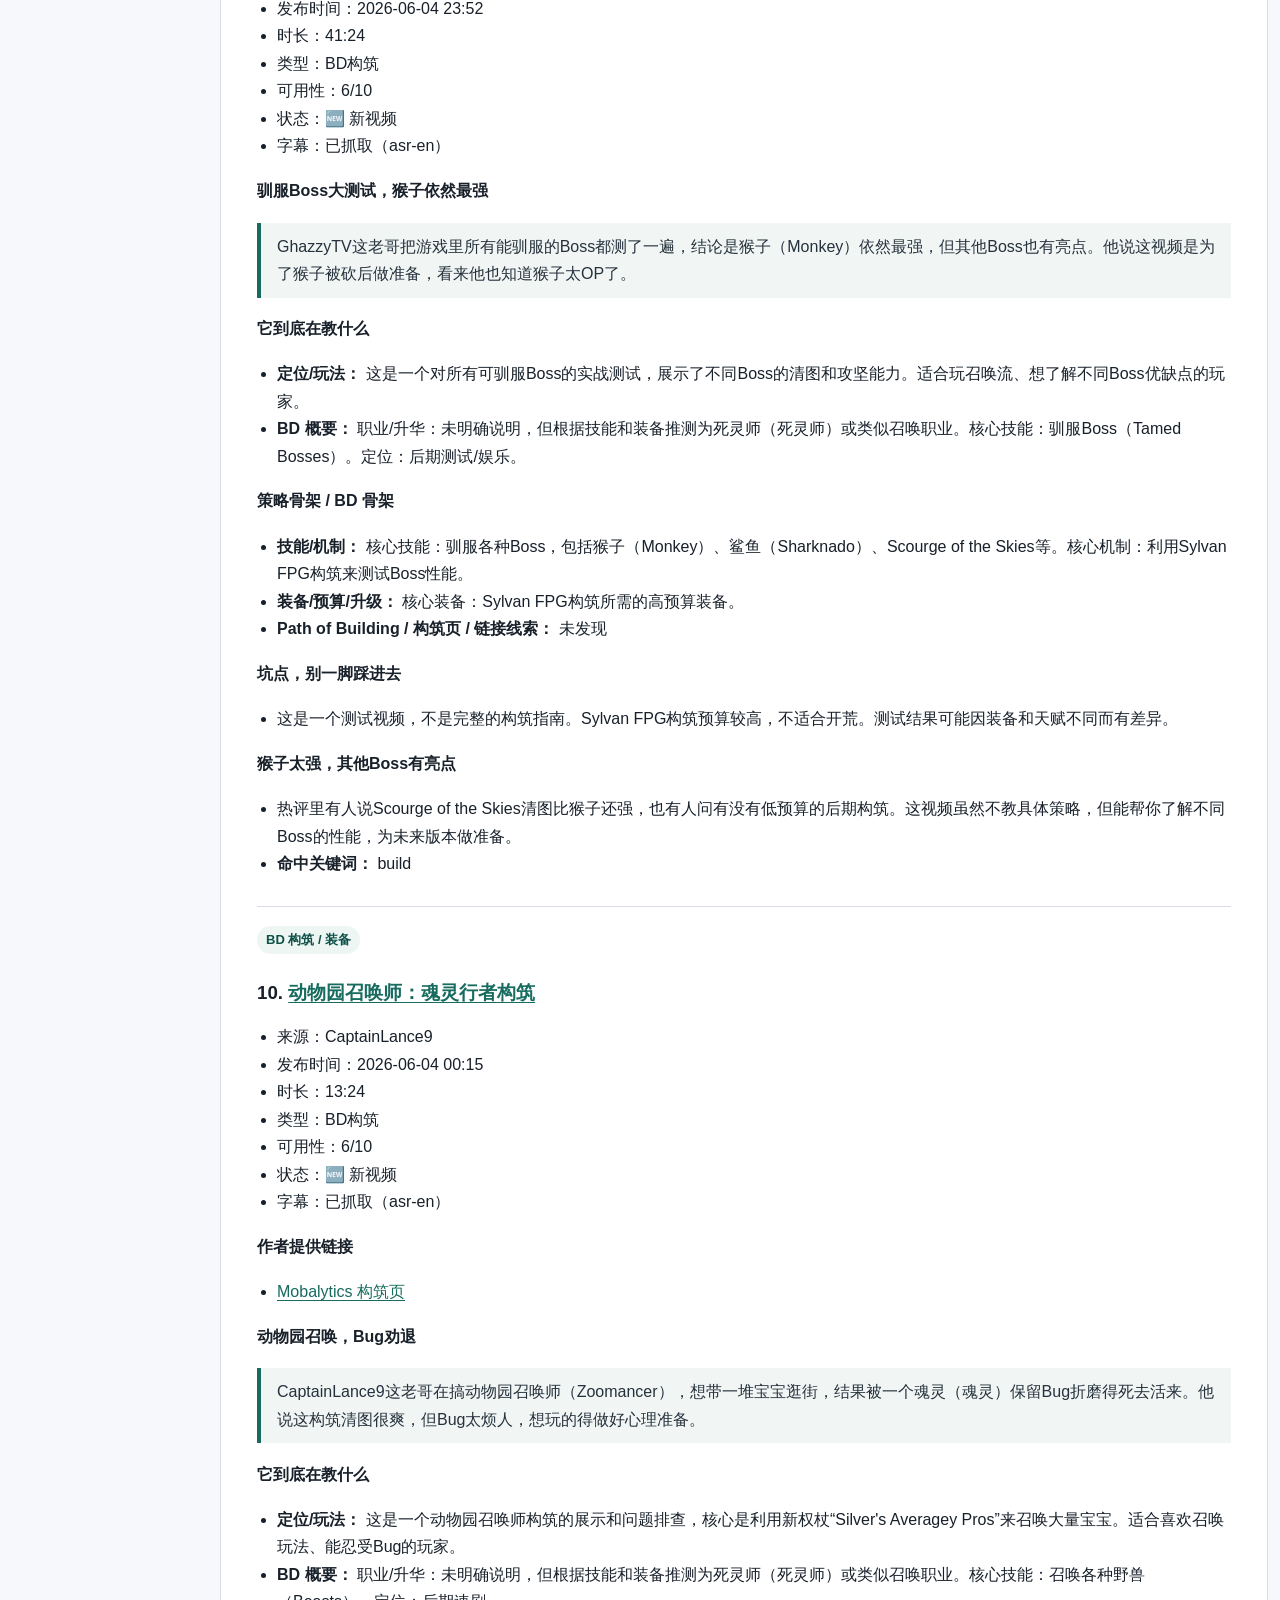
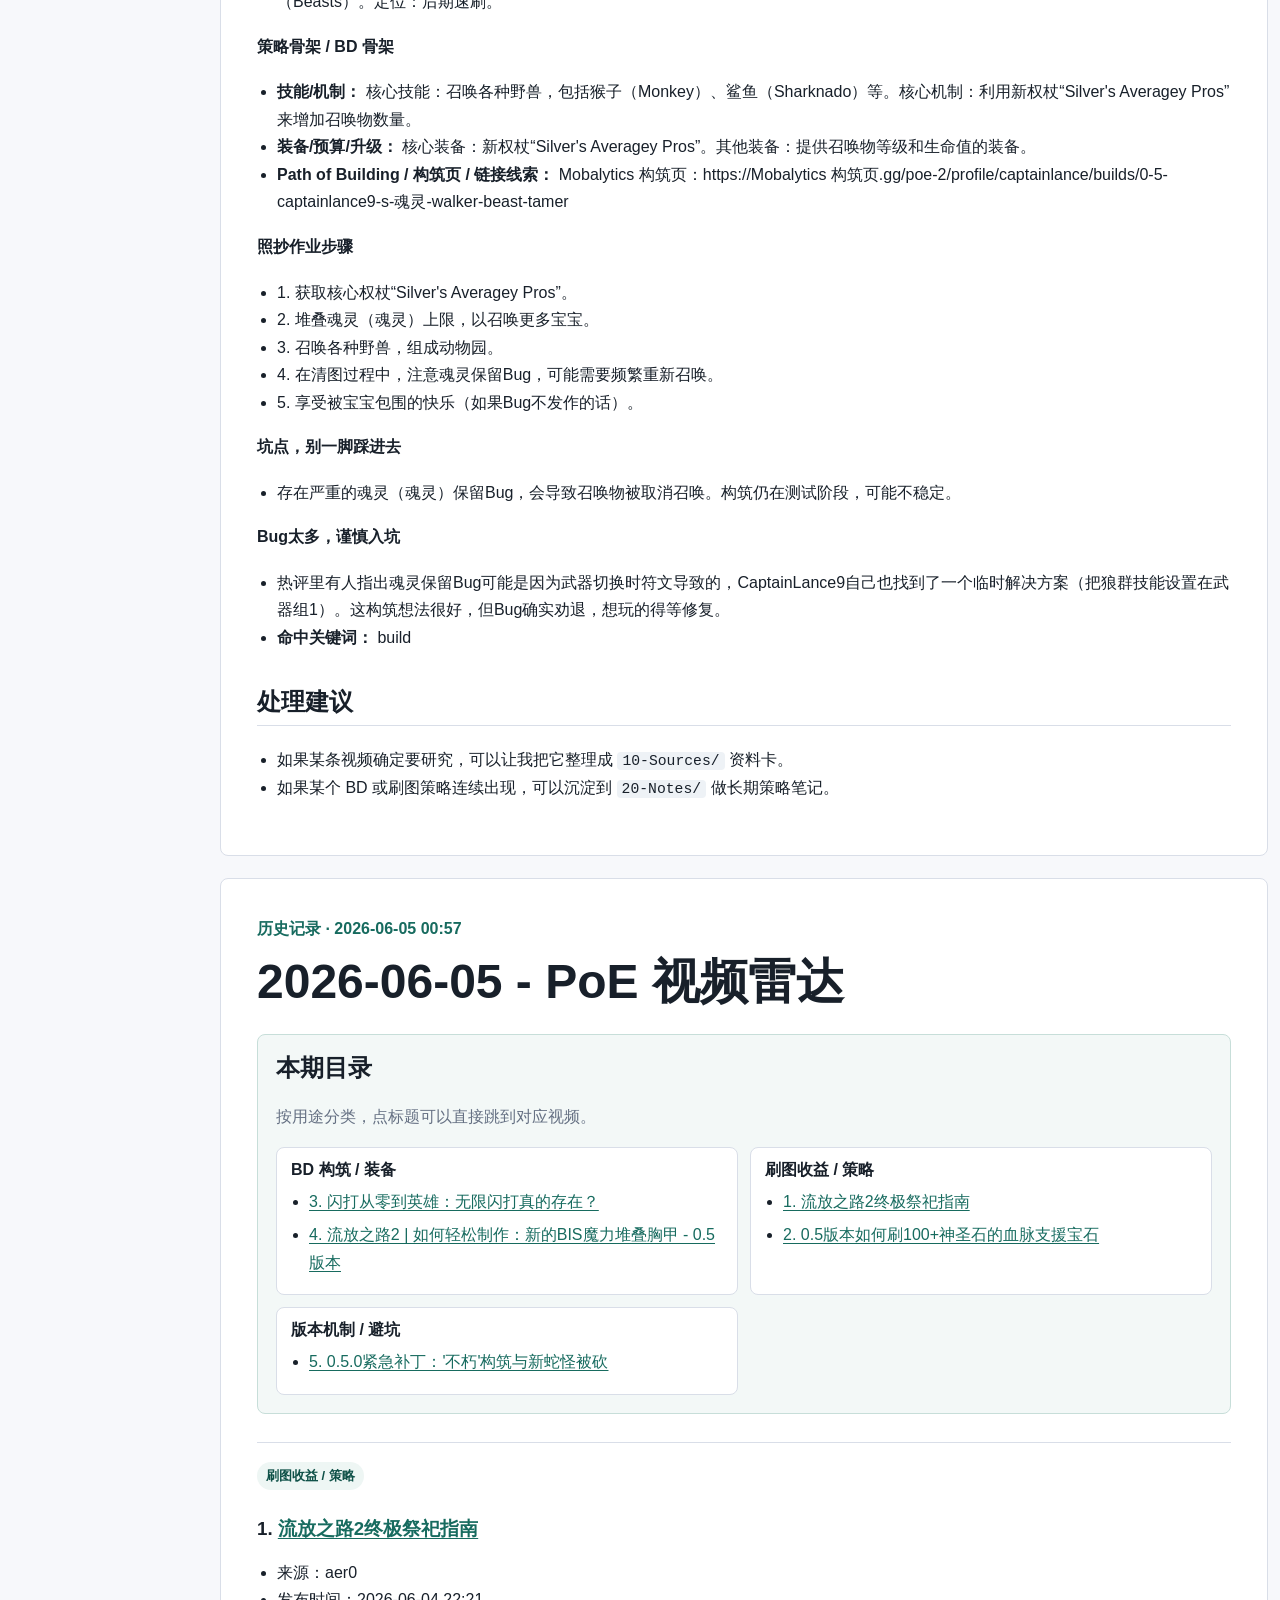
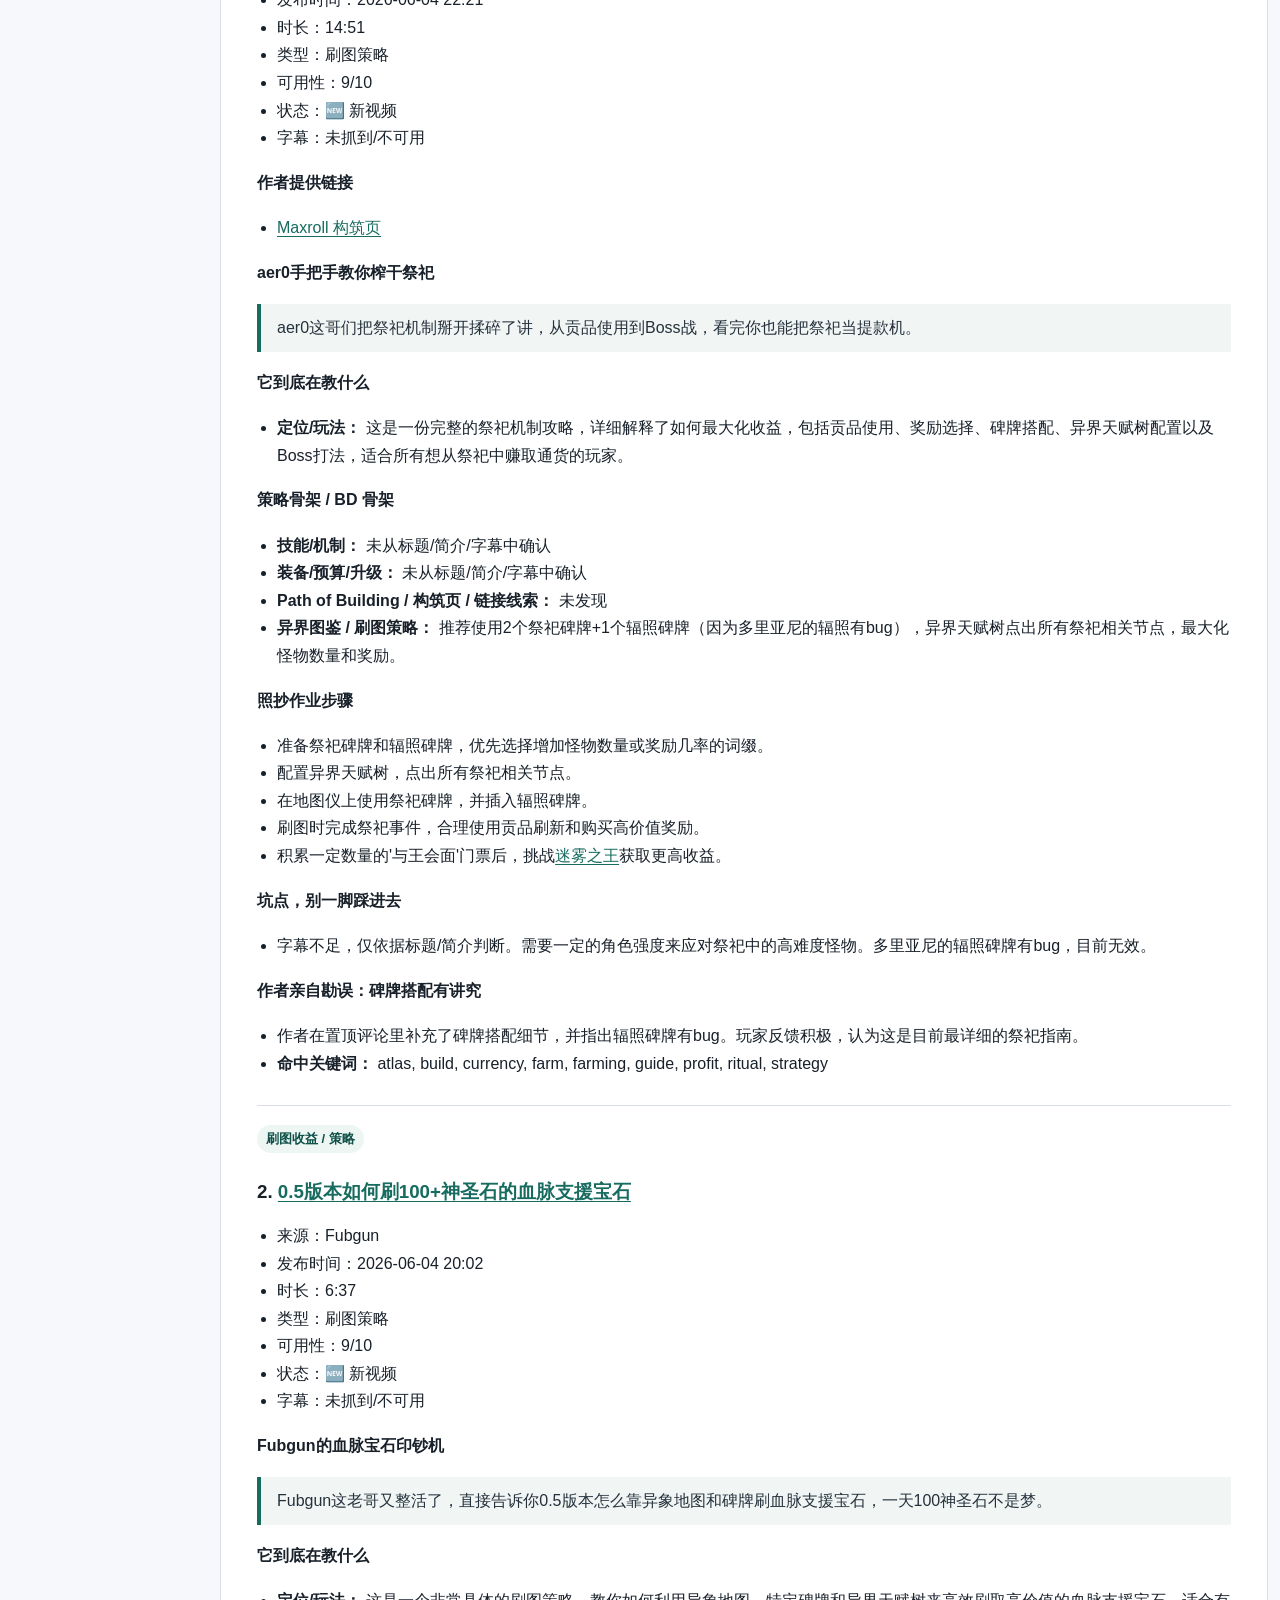
==== commit ece8742d: "Update public site" ====
--- a/poe-latest.html
+++ b/poe-latest.html
@@ -22,15 +22,488 @@
     <aside class="poe-sidebar">
       <div class="poe-sidebar-inner">
         <h2>更新日期</h2>
-        <a class="active" href="#poe-2026-06-05-00-57">
+        <a class="active" href="#poe-2026-06-05-02-21">
+      <span>2026-06-05 02:21</span>
+      <small>2026-06-05 - PoE 视频雷达</small>
+    </a>
+<a class="" href="#poe-2026-06-05-00-57">
       <span>2026-06-05 00:57</span>
       <small>2026-06-05 - PoE 视频雷达</small>
     </a>
       </div>
     </aside>
     <section class="poe-content">
-      <article class="page-content poe-entry" id="poe-2026-06-05-00-57">
-      <p class="poe-entry-meta">最新更新 · 2026-06-05 00:57</p>
+      <article class="page-content poe-entry" id="poe-2026-06-05-02-21">
+      <p class="poe-entry-meta">最新更新 · 2026-06-05 02:21</p>
+      <h1>2026-06-05 - PoE 视频雷达</h1>
+      <section class="poe-report-index">
+    <h2>本期目录</h2>
+    <p>按用途分类，点标题可以直接跳到对应视频。</p>
+    <div class="poe-index-grid">
+      <div class="poe-index-group">
+      <h3>BD 构筑 / 装备</h3>
+      <ul>
+        <li><a href="#poe-2026-06-05-02-21-video-05">5. [空洞突袭 - 后期指南 [流放之路2 - 0.5 // 第4天更新]](https://www.youtube.com/watch?v=Z3vjsDDRx50)</a></li>
+<li><a href="#poe-2026-06-05-02-21-video-06">6. 闪打之旅2：从零到英雄，无限闪打真的存在吗？</a></li>
+<li><a href="#poe-2026-06-05-02-21-video-07">7. 流放之路 2 0.5 - 为[武术家制作爆炸手套](https://www.youtube.com/watch?v=e-MihyBNVd4)</a></li>
+<li><a href="#poe-2026-06-05-02-21-video-09">9. 我测试了流放之路2中所有可驯服的Boss</a></li>
+<li><a href="#poe-2026-06-05-02-21-video-10">10. 动物园召唤师：魂灵行者构筑</a></li>
+      </ul>
+    </div>
+<div class="poe-index-group">
+      <h3>刷图收益 / 策略</h3>
+      <ul>
+        <li><a href="#poe-2026-06-05-02-21-video-01">1. 流放之路2终极祭祀指南</a></li>
+<li><a href="#poe-2026-06-05-02-21-video-02">2. 流放之路 2 | 如何几乎零成本每天赚100+神圣石：要塞速刷Boss</a></li>
+<li><a href="#poe-2026-06-05-02-21-video-03">3. 0.5版本最佳刷图策略之一：深渊+流亡者全指南</a></li>
+<li><a href="#poe-2026-06-05-02-21-video-04">4. 0.5版本如何刷100+神圣石的血脉辅助宝石</a></li>
+      </ul>
+    </div>
+<div class="poe-index-group">
+      <h3>版本机制 / 避坑</h3>
+      <ul>
+        <li><a href="#poe-2026-06-05-02-21-video-08">8. 流放之路 2 0.5.0 - 紧急补丁日 - '不朽'构筑与新蛇被砍</a></li>
+      </ul>
+    </div>
+    </div>
+  </section>
+  <section class="poe-video-card" id="poe-2026-06-05-02-21-video-01">
+      <div class="poe-video-category">刷图收益 / 策略</div>
+      <h3>1. <a href="https://www.youtube.com/watch?v=bFSqtGmLgIM" target="_blank" rel="noopener noreferrer">流放之路2终极祭祀指南</a></h3>
+<ul>
+<li>来源：aer0</li>
+<li>发布时间：2026-06-04 22:21</li>
+<li>时长：14:51</li>
+<li>类型：刷图策略</li>
+<li>可用性：10/10</li>
+<li>状态：🆕 新视频</li>
+<li>字幕：已抓取（asr-en）</li>
+</ul>
+<h4><strong>作者提供链接</strong></h4>
+<ul>
+<li><a href="https://maxroll.gg/poe2/build-guides/spirit-walker-twisters" target="_blank" rel="noopener noreferrer">Maxroll 构筑页</a></li>
+</ul>
+<h4><strong>祭祀攻略，别再当冤大头</strong></h4>
+<blockquote>aer0这哥们把祭祀（祭祀）机制从头到尾讲了一遍，从怎么开图到怎么打Boss，再到怎么赚大钱。他说很多人连怎么再次见到<a href="https://poe2db.tw/us/The_King_in_the_Mists" target="_blank" rel="noopener noreferrer">迷雾之王</a>（King in the Mists）都不知道，这视频就是来拯救你们的。</blockquote>
+<h4><strong>它到底在教什么</strong></h4>
+<ul>
+<li><strong>定位/玩法：</strong> 这是一个完整的祭祀机制指南，涵盖了从入门到精通的全部内容，包括如何获取“与王会面”（Audience with the King）、如何选择奖励、如何最大化收益。适合所有想深入了解祭祀机制的玩家。</li>
+</ul>
+<h4><strong>策略骨架 / BD 骨架</strong></h4>
+<ul>
+<li><strong>技能/机制：</strong> 未从标题/简介/字幕中确认</li>
+<li><strong>装备/预算/升级：</strong> 未从标题/简介/字幕中确认</li>
+<li><strong>Path of Building / 构筑页 / 链接线索：</strong> 未发现</li>
+<li><strong>异界图鉴 / 刷图策略：</strong> 核心是祭祀（祭祀）机制。异界天赋树要点出所有祭祀相关节点。碑牌选择祭祀碑牌（祭祀 碑牌）和辐射碑牌（Irradiated 碑牌）。收益主要来自祭祀奖励中的预兆（Omens）和暗金装备。</li>
+</ul>
+<h4><strong>照抄作业步骤</strong></h4>
+<ul>
+<li>1. 完成祭祀相关的异界任务线，解锁异界天赋树上的祭祀节点。</li>
+<li>2. 异界天赋树点满所有祭祀节点。</li>
+<li>3. 准备祭祀碑牌（祭祀 碑牌）和辐射碑牌（Irradiated 碑牌）。</li>
+<li>4. 进入带有祭祀的地图，完成祭祀事件，积累贡品（Tribute）。</li>
+<li>5. 在祭祀奖励中寻找高价值的预兆（Omens）和暗金装备。</li>
+<li>6. 使用未使用的贡品和“与王会面”（Audience with the King）来挑战迷雾之王（King in the Mists），获取更高级的奖励。</li>
+</ul>
+<h4><strong>坑点，别一脚踩进去</strong></h4>
+<ul>
+<li>需要完成祭祀相关的异界任务线才能解锁全部天赋点。祭祀Boss战有一定难度，需要一定的装备基础。</li>
+</ul>
+<h4><strong>祭祀攻略，干货满满</strong></h4>
+<ul>
+<li>热评里aer0自己补充说辐射碑牌（Irradiated 碑牌）的Doryani's Irradiation有Bug，建议先用两个祭祀碑牌加一个辐射碑牌。这攻略确实详细，从机制到策略都讲清楚了，想玩祭祀的必看。</li>
+<li><strong>命中关键词：</strong> atlas, build, currency, farm, farming, guide, profit, ritual, strategy</li>
+</ul>
+    </section>
+<section class="poe-video-card" id="poe-2026-06-05-02-21-video-02">
+      <div class="poe-video-category">刷图收益 / 策略</div>
+      <h3>2. <a href="https://www.youtube.com/watch?v=6mmyzAQ63TE" target="_blank" rel="noopener noreferrer">流放之路 2 | 如何几乎零成本每天赚100+神圣石：要塞速刷Boss</a></h3>
+<ul>
+<li>来源：Allie</li>
+<li>发布时间：2026-06-03 23:10</li>
+<li>时长：8:01</li>
+<li>类型：刷图策略</li>
+<li>可用性：10/10</li>
+<li>状态：🆕 新视频</li>
+<li>字幕：已抓取（asr-en）</li>
+</ul>
+<h4><strong>速刷Boss，日入百神</strong></h4>
+<blockquote>Allie这妹子又来了，这次教你怎么在别人忙着开图的时候，靠速刷要塞（要塞）和异象Boss（异象 Bosses）日入百神。她说这策略需求低、收益高，就是有点无聊。想快速积累资本的可以试试。</blockquote>
+<h4><strong>它到底在教什么</strong></h4>
+<ul>
+<li><strong>定位/玩法：</strong> 教你如何通过速刷要塞和异象Boss来赚取高额通货，核心是出售Boss掉落物和碎片。适合拥有快速清图能力、能处理Boss战的后期玩家。</li>
+</ul>
+<h4><strong>策略骨架 / BD 骨架</strong></h4>
+<ul>
+<li><strong>技能/机制：</strong> 未从标题/简介/字幕中确认</li>
+<li><strong>装备/预算/升级：</strong> 未从标题/简介/字幕中确认</li>
+<li><strong>Path of Building / 构筑页 / 链接线索：</strong> 未发现</li>
+<li><strong>异界图鉴 / 刷图策略：</strong> 核心是速刷要塞（要塞）和异象Boss（异象 Bosses）。异界天赋树要点出增加异象Boss掉落血脉辅助宝石几率的节点，以及Jado's Spycraft大师的“Untold the Histories”和“Unforeseen Threats”节点。地图选择快速通过的线性地图。</li>
+</ul>
+<h4><strong>照抄作业步骤</strong></h4>
+<ul>
+<li>1. 异界天赋树点出增加异象Boss掉落血脉辅助宝石几率的节点。</li>
+<li>2. 选择Jado's Spycraft作为异界大师，并点出“Untold the Histories”和“Unforeseen Threats”节点。</li>
+<li>3. 在异界图鉴上寻找要塞（要塞）和异象地图（异象 Maps）。</li>
+<li>4. 使用快速清图的BD，快速通过地图，直奔Boss。</li>
+<li>5. 击杀Boss，拾取掉落物，包括血脉辅助宝石和要塞碎片。</li>
+<li>6. 出售血脉辅助宝石和要塞碎片，赚取通货。</li>
+</ul>
+<h4><strong>坑点，别一脚踩进去</strong></h4>
+<ul>
+<li>需要快速清图的能力，如果一张图打5分钟，收益会大打折扣。Boss掉落有随机性，可能连续不出货。策略比较枯燥，适合能忍受重复劳动的玩家。</li>
+</ul>
+<h4><strong>无聊但有效，肝帝首选</strong></h4>
+<ul>
+<li>热评里有人说这策略最无聊但最赚钱，也有人提醒说如果地图打得慢就别想了。Allie自己也回复说这策略需要快速清图，否则收益不高。这策略确实有效，但需要一定的肝度和耐心。</li>
+<li><strong>命中关键词：</strong> atlas, boss rush, map, mapping, profit, strategy</li>
+</ul>
+    </section>
+<section class="poe-video-card" id="poe-2026-06-05-02-21-video-03">
+      <div class="poe-video-category">刷图收益 / 策略</div>
+      <h3>3. <a href="https://www.youtube.com/watch?v=d520vnC93Yo" target="_blank" rel="noopener noreferrer">0.5版本最佳刷图策略之一：深渊+流亡者全指南</a></h3>
+<ul>
+<li>来源：Fubgun</li>
+<li>发布时间：2026-06-03 20:57</li>
+<li>时长：12:49</li>
+<li>类型：刷图策略</li>
+<li>可用性：10/10</li>
+<li>状态：🆕 新视频</li>
+<li>字幕：已抓取（asr-en）</li>
+</ul>
+<h4><strong>深渊流亡者，双倍快乐</strong></h4>
+<blockquote>Fubgun又来了，这次是深渊（深渊）和流亡者（流亡者）的混合双打。他说这是他这几天一直在刷的策略，收益爆炸，但提醒说这策略会随时间贬值，因为稀有装备价格会跌。想趁早捞一笔的赶紧学。</blockquote>
+<h4><strong>它到底在教什么</strong></h4>
+<ul>
+<li><strong>定位/玩法：</strong> 教你如何结合深渊和流亡者机制，通过刷珠宝和稀有装备来高效赚取通货。适合已经完成异界天赋树、有一定装备基础的后期玩家。</li>
+</ul>
+<h4><strong>策略骨架 / BD 骨架</strong></h4>
+<ul>
+<li><strong>技能/机制：</strong> 未从标题/简介/字幕中确认</li>
+<li><strong>装备/预算/升级：</strong> 未从标题/简介/字幕中确认</li>
+<li><strong>Path of Building / 构筑页 / 链接线索：</strong> 未发现</li>
+<li><strong>异界图鉴 / 刷图策略：</strong> 核心是深渊（深渊）和流亡者（流亡者）机制。异界天赋树要点满所有深渊和碑牌节点，以及流亡者相关节点。碑牌选择增加深渊数量的。地图选择有深渊词缀的。收益主要来自珠宝和稀有装备。</li>
+</ul>
+<h4><strong>照抄作业步骤</strong></h4>
+<ul>
+<li>1. 异界天赋树点满所有深渊（深渊）和碑牌（碑牌）节点，以及流亡者（流亡者）节点。</li>
+<li>2. 准备增加深渊数量的碑牌（碑牌）。</li>
+<li>3. 选择带有深渊词缀的地图。</li>
+<li>4. 进入地图后，先触发深渊事件，然后寻找并击杀流亡者。</li>
+<li>5. 拾取所有掉落的珠宝和稀有装备，珠宝可以自己鉴定或出售，稀有装备可以鉴定后出售。</li>
+</ul>
+<h4><strong>坑点，别一脚踩进去</strong></h4>
+<ul>
+<li>需要完整的异界天赋树支持，否则收益会大打折扣。策略收益会随时间下降，因为稀有装备市场会饱和。</li>
+</ul>
+<h4><strong>肝帝专属，慎入</strong></h4>
+<ul>
+<li>热评里有人吐槽需要完整异界天赋树，每天玩3小时的要8天才能点满。也有人提醒，这种策略一旦被主播公开，市场就会崩，建议自己开发新策略。这策略确实香，但门槛和竞争都不小。</li>
+<li><strong>命中关键词：</strong> -highlight, atlas, build, currency, farm, guide, map</li>
+</ul>
+    </section>
+<section class="poe-video-card" id="poe-2026-06-05-02-21-video-04">
+      <div class="poe-video-category">刷图收益 / 策略</div>
+      <h3>4. <a href="https://www.youtube.com/watch?v=LoSU13_wzBs" target="_blank" rel="noopener noreferrer">0.5版本如何刷100+神圣石的血脉辅助宝石</a></h3>
+<ul>
+<li>来源：Fubgun</li>
+<li>发布时间：2026-06-04 20:02</li>
+<li>时长：6:37</li>
+<li>类型：刷图策略</li>
+<li>可用性：9/10</li>
+<li>状态：🆕 新视频</li>
+<li>字幕：已抓取（asr-en）</li>
+</ul>
+<h4><strong>刷血脉宝石，别当冤大头</strong></h4>
+<blockquote>Fubgun这老哥又整活了，这次教你怎么白嫖那些贵到离谱的血脉辅助宝石，比如那个180神圣石的Garican's Resolve。别傻乎乎去市集当冤大头了，看完这个你也能自己刷出来。</blockquote>
+<h4><strong>它到底在教什么</strong></h4>
+<ul>
+<li><strong>定位/玩法：</strong> 教你如何通过刷异象地图（异象 Maps）来获取高价值的血脉辅助宝石（Lineage Support Gems），适合有一定地图进度、想赚大钱的玩家。</li>
+</ul>
+<h4><strong>策略骨架 / BD 骨架</strong></h4>
+<ul>
+<li><strong>技能/机制：</strong> 未从标题/简介/字幕中确认</li>
+<li><strong>装备/预算/升级：</strong> 未从标题/简介/字幕中确认</li>
+<li><strong>Path of Building / 构筑页 / 链接线索：</strong> 未发现</li>
+<li><strong>异界图鉴 / 刷图策略：</strong> 核心是刷异象地图（异象 Maps），具体是Temporal Sanctum（神圣水库）和Ether Storm（翡翠群岛）。使用高地图石掉落几率的六词缀地图石（地图石），以及增加地图石掉落数量的碑牌（碑牌）。异界天赋树点出所有增加地图石掉落几率的节点。</li>
+</ul>
+<h4><strong>照抄作业步骤</strong></h4>
+<ul>
+<li>1. 在异界图鉴上寻找并揭示异象地图（异象 Maps）：Temporal Sanctum（神圣水库）或Ether Storm（翡翠群岛）。</li>
+<li>2. 准备高地图石掉落几率的地图石（地图石），最好超过120%，通过点金和腐化获得。</li>
+<li>3. 准备增加地图石掉落数量的碑牌（碑牌），堆叠三个。</li>
+<li>4. 异界天赋树点出所有增加地图石掉落几率的节点。</li>
+<li>5. 进入异象地图，快速清图，期望掉落高价值的血脉辅助宝石。</li>
+</ul>
+<h4><strong>坑点，别一脚踩进去</strong></h4>
+<ul>
+<li>字幕不足，部分信息依据标题和简介推断。该策略依赖高地图石掉落几率，需要一定投资。血脉宝石掉落并非100%保证，需要多次尝试。</li>
+</ul>
+<h4><strong>玩家实测：脸黑勿入</strong></h4>
+<ul>
+<li>热评里有人跑了20多把毛都没出，也有人感谢Fubgun让宝石降价。这策略收益方差极大，欧洲人一把赚翻，非洲人可能血本无归。建议心态放平，当副业刷，别all in。</li>
+<li><strong>命中关键词：</strong> -highlight, atlas, build, currency, farm, guide, map</li>
+</ul>
+    </section>
+<section class="poe-video-card" id="poe-2026-06-05-02-21-video-05">
+      <div class="poe-video-category">BD 构筑 / 装备</div>
+      <h3>5. [空洞突袭 - 后期指南 [流放之路2 - 0.5 // 第4天更新]](https://www.youtube.com/watch?v=Z3vjsDDRx50)</h3>
+<ul>
+<li>来源：Jungroan</li>
+<li>发布时间：2026-06-03 04:17</li>
+<li>时长：15:59</li>
+<li>类型：BD构筑</li>
+<li>可用性：9/10</li>
+<li>状态：🆕 新视频</li>
+<li>字幕：已抓取（asr-en）</li>
+</ul>
+<h4><strong>作者提供链接</strong></h4>
+<ul>
+<li><a href="https://mobalytics.gg/poe-2/builds/hollow-rain-martial-artist-bell-stacker" target="_blank" rel="noopener noreferrer">Mobalytics 构筑页</a></li>
+<li><a href="https://mobalytics.gg/poe-2/profile/fgkorbyn21/builds/0-5-league-start-monk-leveling-guide" target="_blank" rel="noopener noreferrer">Mobalytics 构筑页</a></li>
+</ul>
+<h4><strong>500神圣石的后期构筑，看看就好</strong></h4>
+<blockquote>Jungroan这大佬又来秀他的空洞突袭（空洞突袭）构筑了，500万DPS、1万护盾、23万闪避，还带100%移速。评论区都在说这是500神圣石的构筑，看看就好，但学学思路和装备选择还是可以的。</blockquote>
+<h4><strong>它到底在教什么</strong></h4>
+<ul>
+<li><strong>定位/玩法：</strong> 这是一个后期空洞突袭构筑的完整指南，展示了如何通过装备和天赋堆叠高额伤害和防御。适合有大量通货投入、追求极致输出的后期玩家。</li>
+<li><strong>BD 概要：</strong> 职业/升华：<a href="https://poe2db.tw/us/Martial_Artist" target="_blank" rel="noopener noreferrer">武术家</a>（武术家）。核心技能：空洞突袭（空洞突袭）/ 旋转突击（Rolling Assault）。定位：后期速刷/攻坚。</li>
+</ul>
+<h4><strong>策略骨架 / BD 骨架</strong></h4>
+<ul>
+<li><strong>技能/机制：</strong> 核心技能：空洞突袭（空洞突袭）和旋转突击（Rolling Assault）。核心机制：利用Lactoneal Caress手套和武术家的石拳（Way of the Stone Fist）让分身产生暴击球，然后通过空洞突袭消耗暴击球来增伤。</li>
+<li><strong>装备/预算/升级：</strong> 核心装备：Lactoneal Caress手套、高物理伤害的法杖、纯能量护盾的衣服和头盔、提供闪避的腰带（如Mageblood）。预算：极高，评论区估计约500神圣石。</li>
+<li><strong>Path of Building / 构筑页 / 链接线索：</strong> Mobalytics 构筑页：https://Mobalytics 构筑页.gg/poe-2/builds/hollow-rain-martial-artist-bell-stacker</li>
+</ul>
+<h4><strong>照抄作业步骤</strong></h4>
+<ul>
+<li>1. 获取核心装备：Lactoneal Caress手套和高物理伤害的法杖。</li>
+<li>2. 堆叠能量护盾和闪避，优先选择纯能量护盾的衣服和头盔。</li>
+<li>3. 通过天赋和装备堆叠暴击几率和暴击伤害。</li>
+<li>4. 使用旋转突击（Rolling Assault）产生暴击球，然后使用空洞突袭（空洞突袭）消耗暴击球进行输出。</li>
+<li>5. 利用分身继承角色属性的机制，让分身帮助产生暴击球。</li>
+</ul>
+<h4><strong>坑点，别一脚踩进去</strong></h4>
+<ul>
+<li>这是一个极高预算的后期构筑，不适合开荒或低预算玩家。核心装备Lactoneal Caress手套和Mageblood腰带价格昂贵。</li>
+</ul>
+<h4><strong>大佬的玩具，平民看看就好</strong></h4>
+<ul>
+<li>热评都在吐槽这个构筑的造价，有人说“第4天就500神圣石的构筑，当然没问题”。也有人对比了锤子技能，说锤子技能范围小50%还慢三倍。这构筑确实强，但也是真的贵，普通玩家看看思路就好。</li>
+<li><strong>命中关键词：</strong> build, endgame, guide, leveling</li>
+</ul>
+    </section>
+<section class="poe-video-card" id="poe-2026-06-05-02-21-video-06">
+      <div class="poe-video-category">BD 构筑 / 装备</div>
+      <h3>6. <a href="https://www.youtube.com/watch?v=3PnbzJO3Kzw" target="_blank" rel="noopener noreferrer">闪打之旅2：从零到英雄，无限闪打真的存在吗？</a></h3>
+<ul>
+<li>来源：MAGEFIST</li>
+<li>发布时间：2026-06-04 18:32</li>
+<li>时长：13:21</li>
+<li>类型：BD构筑</li>
+<li>可用性：8/10</li>
+<li>状态：🆕 新视频</li>
+<li>字幕：已抓取（asr-en）</li>
+</ul>
+<h4><strong>闪打梦碎？GGG紧急热修</strong></h4>
+<blockquote>MAGEFIST这老哥又在搞闪打（Flicker Strike）了，这次他找到了实现100%无限闪打的方法，结果视频刚发出来GGG就紧急热修了，把闪回几率硬上限砍到75%。这视频简直就是闪打玩家的血泪史和最后的狂欢。</blockquote>
+<h4><strong>它到底在教什么</strong></h4>
+<ul>
+<li><strong>定位/玩法：</strong> 这是一个闪打构筑的从零到英雄的完整记录，展示了如何通过装备和机制堆叠闪回几率，实现近乎无限的闪打。适合喜欢近战、追求极致爽感的玩家，但请注意该构筑已被削弱。</li>
+<li><strong>BD 概要：</strong> 职业/升华：未明确说明，但根据技能和装备推测为<a href="https://poe2db.tw/us/Martial_Artist" target="_blank" rel="noopener noreferrer">武术家</a>（武术家）或类似近战职业。核心技能：闪打（Flicker Strike）。定位：后期速刷/攻坚。</li>
+</ul>
+<h4><strong>策略骨架 / BD 骨架</strong></h4>
+<ul>
+<li><strong>技能/机制：</strong> 核心技能：闪打（Flicker Strike）。辅助技能：利用Reaper Invocation和Profane 祭祀在闪打过程中回复暴击球。</li>
+<li><strong>装备/预算/升级：</strong> 核心装备：Aramir的偶像（Idol of Aramir）提供10%不消耗暴击球几率，Utred's Sedarius房间的怪物词缀提供额外不消耗暴击球几率。武器：高物理伤害的双手武器或法杖。</li>
+<li><strong>Path of Building / 构筑页 / 链接线索：</strong> Path of Building链接：https://poe.ninja/poe2/Path of Building/1cd60</li>
+<li><strong>异界图鉴 / 刷图策略：</strong> 未明确说明，但视频中提到了刷深渊（深渊）和Utred's Sedarius房间。</li>
+</ul>
+<h4><strong>照抄作业步骤</strong></h4>
+<ul>
+<li>1. 获取核心装备：Aramir的偶像（Idol of Aramir）和提供不消耗暴击球几率的腰带。</li>
+<li>2. 通过装备和天赋堆叠暴击球上限和生成手段。</li>
+<li>3. 在异界地图中寻找Utred's Sedarius房间，获取额外的不消耗暴击球词缀。</li>
+<li>4. 使用闪打（Flicker Strike）技能，配合Reaper Invocation和Profane 祭祀回复暴击球。</li>
+<li>5. 享受近乎无限的闪打体验（已被削弱）。</li>
+</ul>
+<h4><strong>坑点，别一脚踩进去</strong></h4>
+<ul>
+<li>该构筑的核心机制（100%无限闪打）已被GGG在0.5.0热修中削弱，闪回几率被硬上限为75%。视频中的构筑可能已不适用。</li>
+</ul>
+<h4><strong>GGG：闪打？不存在的</strong></h4>
+<ul>
+<li>热评一片哀嚎，都在吐槽GGG砍闪打不砍猴子宠物。有人说GGG看到好玩的近战构筑就拉警报，也有人调侃MAGEFIST说“他其实...并不安全”。这波削弱确实让闪打玩家心碎，但视频本身还是很有参考价值。</li>
+<li><strong>命中关键词：</strong> build, guide, pob</li>
+</ul>
+    </section>
+<section class="poe-video-card" id="poe-2026-06-05-02-21-video-07">
+      <div class="poe-video-category">BD 构筑 / 装备</div>
+      <h3>7. <a href="https://poe2db.tw/us/Martial_Artist" target="_blank" rel="noopener noreferrer">流放之路 2 0.5 - 为武术家</a>制作爆炸手套</h3>
+<ul>
+<li>来源：Lolcohol</li>
+<li>发布时间：2026-06-04 17:55</li>
+<li>时长：13:47</li>
+<li>类型：BD构筑</li>
+<li>可用性：7/10</li>
+<li>状态：🆕 新视频</li>
+<li>字幕：已抓取（asr-en）</li>
+</ul>
+<h4><strong>爆炸手套制作，低成本高回报</strong></h4>
+<blockquote>Lolcohol这老哥又整活了，这次教你怎么用新符文给武术家（武术家）做爆炸手套。他说这是低成本版本，但评论区有人说其实不用点满6词缀也能用，看来这老哥也有点坑。</blockquote>
+<h4><strong>它到底在教什么</strong></h4>
+<ul>
+<li><strong>定位/玩法：</strong> 这是一个针对武术家（武术家）的爆炸手套制作指南，利用新符文“<a href="https://poe2db.tw/us/Katlas_Gloom" target="_blank" rel="noopener noreferrer">Katla's Gloom</a>”和“<a href="https://poe2db.tw/us/Putrefaction" target="_blank" rel="noopener noreferrer">Putrefaction</a>”腐化来获取爆炸词缀。适合有一定通货、想提升清图效率的武术家玩家。</li>
+<li><strong>BD 概要：</strong> 职业/升华：武术家（武术家）。核心机制：利用手套上的爆炸词缀，在击杀敌人时造成范围伤害，提升清图效率。</li>
+</ul>
+<h4><strong>策略骨架 / BD 骨架</strong></h4>
+<ul>
+<li><strong>技能/机制：</strong> 未从标题/简介/字幕中确认</li>
+<li><strong>装备/预算/升级：</strong> 核心装备：带有“Katla's Gloom”符文的手套。制作方法：使用“Putrefaction”腐化将手套上的词缀转化为可揭晓的腐化词缀，然后在“Well of Souls”揭晓，有几率获得爆炸词缀。</li>
+<li><strong>Path of Building / 构筑页 / 链接线索：</strong> 未发现</li>
+</ul>
+<h4><strong>照抄作业步骤</strong></h4>
+<ul>
+<li>1. 购买或制作带有“Katla's Gloom”符文的手套。</li>
+<li>2. 使用“Putrefaction”腐化将手套上的词缀转化为可揭晓的腐化词缀。</li>
+<li>3. 在“Well of Souls”揭晓腐化词缀，有几率获得爆炸词缀。</li>
+<li>4. 如果未获得想要的爆炸词缀，重复步骤2-3。</li>
+<li>5. 获得爆炸词缀后，可以继续优化手套的其他词缀。</li>
+</ul>
+<h4><strong>坑点，别一脚踩进去</strong></h4>
+<ul>
+<li>制作过程需要大量混沌石（Chaos Orb）和“Putrefaction”腐化，成本不低。爆炸词缀的获取有随机性，可能需要多次尝试。</li>
+</ul>
+<h4><strong>制作有坑，注意细节</strong></h4>
+<ul>
+<li>热评里有人指出其实不需要把装备点满6词缀也能用“Putrefaction”，Lolcohol这老哥可能多花了冤枉钱。也有人反映说很难揭晓到“Arcane Surge”词缀。这制作方法确实可行，但细节上要注意，别被老哥带偏了。</li>
+<li><strong>命中关键词：</strong> budget, build</li>
+</ul>
+    </section>
+<section class="poe-video-card" id="poe-2026-06-05-02-21-video-08">
+      <div class="poe-video-category">版本机制 / 避坑</div>
+      <h3>8. <a href="https://www.youtube.com/watch?v=SH2OEByamro" target="_blank" rel="noopener noreferrer">流放之路 2 0.5.0 - 紧急补丁日 - '不朽'构筑与新蛇被砍</a></h3>
+<ul>
+<li>来源：sirgog</li>
+<li>发布时间：2026-06-03 13:40</li>
+<li>时长：3:12</li>
+<li>类型：机制/可用信息</li>
+<li>可用性：7/10</li>
+<li>状态：🆕 新视频</li>
+<li>字幕：已抓取（asr-en）</li>
+</ul>
+<h4><strong>GGG紧急热修，闪打和神庙遭殃</strong></h4>
+<blockquote>sirgog这老哥又来报信了，说GGG今天紧急热修了两个东西：一个是近乎不朽的闪打（Flicker Strike）构筑，另一个是新版本的神庙（Temple）收益策略。他说GGG这次反应挺快，没让经济崩盘。</blockquote>
+<h4><strong>它到底在教什么</strong></h4>
+<ul>
+<li><strong>定位/玩法：</strong> 这是一个关于0.5.0紧急补丁的资讯分析，解释了GGG为什么要削弱闪打和神庙策略，以及这些改动对游戏经济的影响。适合关心游戏动态、想了解版本变动的玩家。</li>
+</ul>
+<h4><strong>策略骨架 / BD 骨架</strong></h4>
+<ul>
+<li><strong>技能/机制：</strong> 未从标题/简介/字幕中确认</li>
+<li><strong>装备/预算/升级：</strong> 未从标题/简介/字幕中确认</li>
+<li><strong>Path of Building / 构筑页 / 链接线索：</strong> 未发现</li>
+</ul>
+<h4><strong>坑点，别一脚踩进去</strong></h4>
+<ul>
+<li>这是一个资讯分析视频，不是直接的BD或刷图策略指南。但其中关于神庙策略被砍的信息，对于正在使用该策略的玩家有重要参考价值。</li>
+</ul>
+<h4><strong>GGG终于干活了</strong></h4>
+<ul>
+<li>热评里都在吐槽0.4版本的经济崩盘，说GGG这次总算学乖了，提前动手。也有人调侃说“听到一个同志在哭”。这视频虽然不教具体策略，但能帮你了解版本动向，避免踩坑。</li>
+<li><strong>命中关键词：</strong> build, juicing</li>
+</ul>
+    </section>
+<section class="poe-video-card" id="poe-2026-06-05-02-21-video-09">
+      <div class="poe-video-category">BD 构筑 / 装备</div>
+      <h3>9. <a href="https://www.youtube.com/watch?v=L0wm59vBAsg" target="_blank" rel="noopener noreferrer">我测试了流放之路2中所有可驯服的Boss</a></h3>
+<ul>
+<li>来源：GhazzyTV</li>
+<li>发布时间：2026-06-04 23:52</li>
+<li>时长：41:24</li>
+<li>类型：BD构筑</li>
+<li>可用性：6/10</li>
+<li>状态：🆕 新视频</li>
+<li>字幕：已抓取（asr-en）</li>
+</ul>
+<h4><strong>驯服Boss大测试，猴子依然最强</strong></h4>
+<blockquote>GhazzyTV这老哥把游戏里所有能驯服的Boss都测了一遍，结论是猴子（Monkey）依然最强，但其他Boss也有亮点。他说这视频是为了猴子被砍后做准备，看来他也知道猴子太OP了。</blockquote>
+<h4><strong>它到底在教什么</strong></h4>
+<ul>
+<li><strong>定位/玩法：</strong> 这是一个对所有可驯服Boss的实战测试，展示了不同Boss的清图和攻坚能力。适合玩召唤流、想了解不同Boss优缺点的玩家。</li>
+<li><strong>BD 概要：</strong> 职业/升华：未明确说明，但根据技能和装备推测为死灵师（死灵师）或类似召唤职业。核心技能：驯服Boss（Tamed Bosses）。定位：后期测试/娱乐。</li>
+</ul>
+<h4><strong>策略骨架 / BD 骨架</strong></h4>
+<ul>
+<li><strong>技能/机制：</strong> 核心技能：驯服各种Boss，包括猴子（Monkey）、鲨鱼（Sharknado）、Scourge of the Skies等。核心机制：利用Sylvan FPG构筑来测试Boss性能。</li>
+<li><strong>装备/预算/升级：</strong> 核心装备：Sylvan FPG构筑所需的高预算装备。</li>
+<li><strong>Path of Building / 构筑页 / 链接线索：</strong> 未发现</li>
+</ul>
+<h4><strong>坑点，别一脚踩进去</strong></h4>
+<ul>
+<li>这是一个测试视频，不是完整的构筑指南。Sylvan FPG构筑预算较高，不适合开荒。测试结果可能因装备和天赋不同而有差异。</li>
+</ul>
+<h4><strong>猴子太强，其他Boss有亮点</strong></h4>
+<ul>
+<li>热评里有人说Scourge of the Skies清图比猴子还强，也有人问有没有低预算的后期构筑。这视频虽然不教具体策略，但能帮你了解不同Boss的性能，为未来版本做准备。</li>
+<li><strong>命中关键词：</strong> build</li>
+</ul>
+    </section>
+<section class="poe-video-card" id="poe-2026-06-05-02-21-video-10">
+      <div class="poe-video-category">BD 构筑 / 装备</div>
+      <h3>10. <a href="https://www.youtube.com/watch?v=7xaY6l3J7zE" target="_blank" rel="noopener noreferrer">动物园召唤师：魂灵行者构筑</a></h3>
+<ul>
+<li>来源：CaptainLance9</li>
+<li>发布时间：2026-06-04 00:15</li>
+<li>时长：13:24</li>
+<li>类型：BD构筑</li>
+<li>可用性：6/10</li>
+<li>状态：🆕 新视频</li>
+<li>字幕：已抓取（asr-en）</li>
+</ul>
+<h4><strong>作者提供链接</strong></h4>
+<ul>
+<li><a href="https://mobalytics.gg/poe-2/profile/captainlance/builds/0-5-captainlance9-s-spirit-walker-beast-tamer" target="_blank" rel="noopener noreferrer">Mobalytics 构筑页</a></li>
+</ul>
+<h4><strong>动物园召唤，Bug劝退</strong></h4>
+<blockquote>CaptainLance9这老哥在搞动物园召唤师（Zoomancer），想带一堆宝宝逛街，结果被一个魂灵（魂灵）保留Bug折磨得死去活来。他说这构筑清图很爽，但Bug太烦人，想玩的得做好心理准备。</blockquote>
+<h4><strong>它到底在教什么</strong></h4>
+<ul>
+<li><strong>定位/玩法：</strong> 这是一个动物园召唤师构筑的展示和问题排查，核心是利用新权杖“Silver's Averagey Pros”来召唤大量宝宝。适合喜欢召唤玩法、能忍受Bug的玩家。</li>
+<li><strong>BD 概要：</strong> 职业/升华：未明确说明，但根据技能和装备推测为死灵师（死灵师）或类似召唤职业。核心技能：召唤各种野兽（Beasts）。定位：后期速刷。</li>
+</ul>
+<h4><strong>策略骨架 / BD 骨架</strong></h4>
+<ul>
+<li><strong>技能/机制：</strong> 核心技能：召唤各种野兽，包括猴子（Monkey）、鲨鱼（Sharknado）等。核心机制：利用新权杖“Silver's Averagey Pros”来增加召唤物数量。</li>
+<li><strong>装备/预算/升级：</strong> 核心装备：新权杖“Silver's Averagey Pros”。其他装备：提供召唤物等级和生命值的装备。</li>
+<li><strong>Path of Building / 构筑页 / 链接线索：</strong> Mobalytics 构筑页：https://Mobalytics 构筑页.gg/poe-2/profile/captainlance/builds/0-5-captainlance9-s-魂灵-walker-beast-tamer</li>
+</ul>
+<h4><strong>照抄作业步骤</strong></h4>
+<ul>
+<li>1. 获取核心权杖“Silver's Averagey Pros”。</li>
+<li>2. 堆叠魂灵（魂灵）上限，以召唤更多宝宝。</li>
+<li>3. 召唤各种野兽，组成动物园。</li>
+<li>4. 在清图过程中，注意魂灵保留Bug，可能需要频繁重新召唤。</li>
+<li>5. 享受被宝宝包围的快乐（如果Bug不发作的话）。</li>
+</ul>
+<h4><strong>坑点，别一脚踩进去</strong></h4>
+<ul>
+<li>存在严重的魂灵（魂灵）保留Bug，会导致召唤物被取消召唤。构筑仍在测试阶段，可能不稳定。</li>
+</ul>
+<h4><strong>Bug太多，谨慎入坑</strong></h4>
+<ul>
+<li>热评里有人指出魂灵保留Bug可能是因为武器切换时符文导致的，CaptainLance9自己也找到了一个临时解决方案（把狼群技能设置在武器组1）。这构筑想法很好，但Bug确实劝退，想玩的得等修复。</li>
+<li><strong>命中关键词：</strong> build</li>
+</ul>
+<h2>处理建议</h2>
+<ul>
+<li>如果某条视频确定要研究，可以让我把它整理成 <code>10-Sources/</code> 资料卡。</li>
+<li>如果某个 BD 或刷图策略连续出现，可以沉淀到 <code>20-Notes/</code> 做长期策略笔记。</li>
+</ul>
+    </section>
+    </article>
+<article class="page-content poe-entry" id="poe-2026-06-05-00-57">
+      <p class="poe-entry-meta">历史记录 · 2026-06-05 00:57</p>
       <h1>2026-06-05 - PoE 视频雷达</h1>
       <section class="poe-report-index">
     <h2>本期目录</h2>
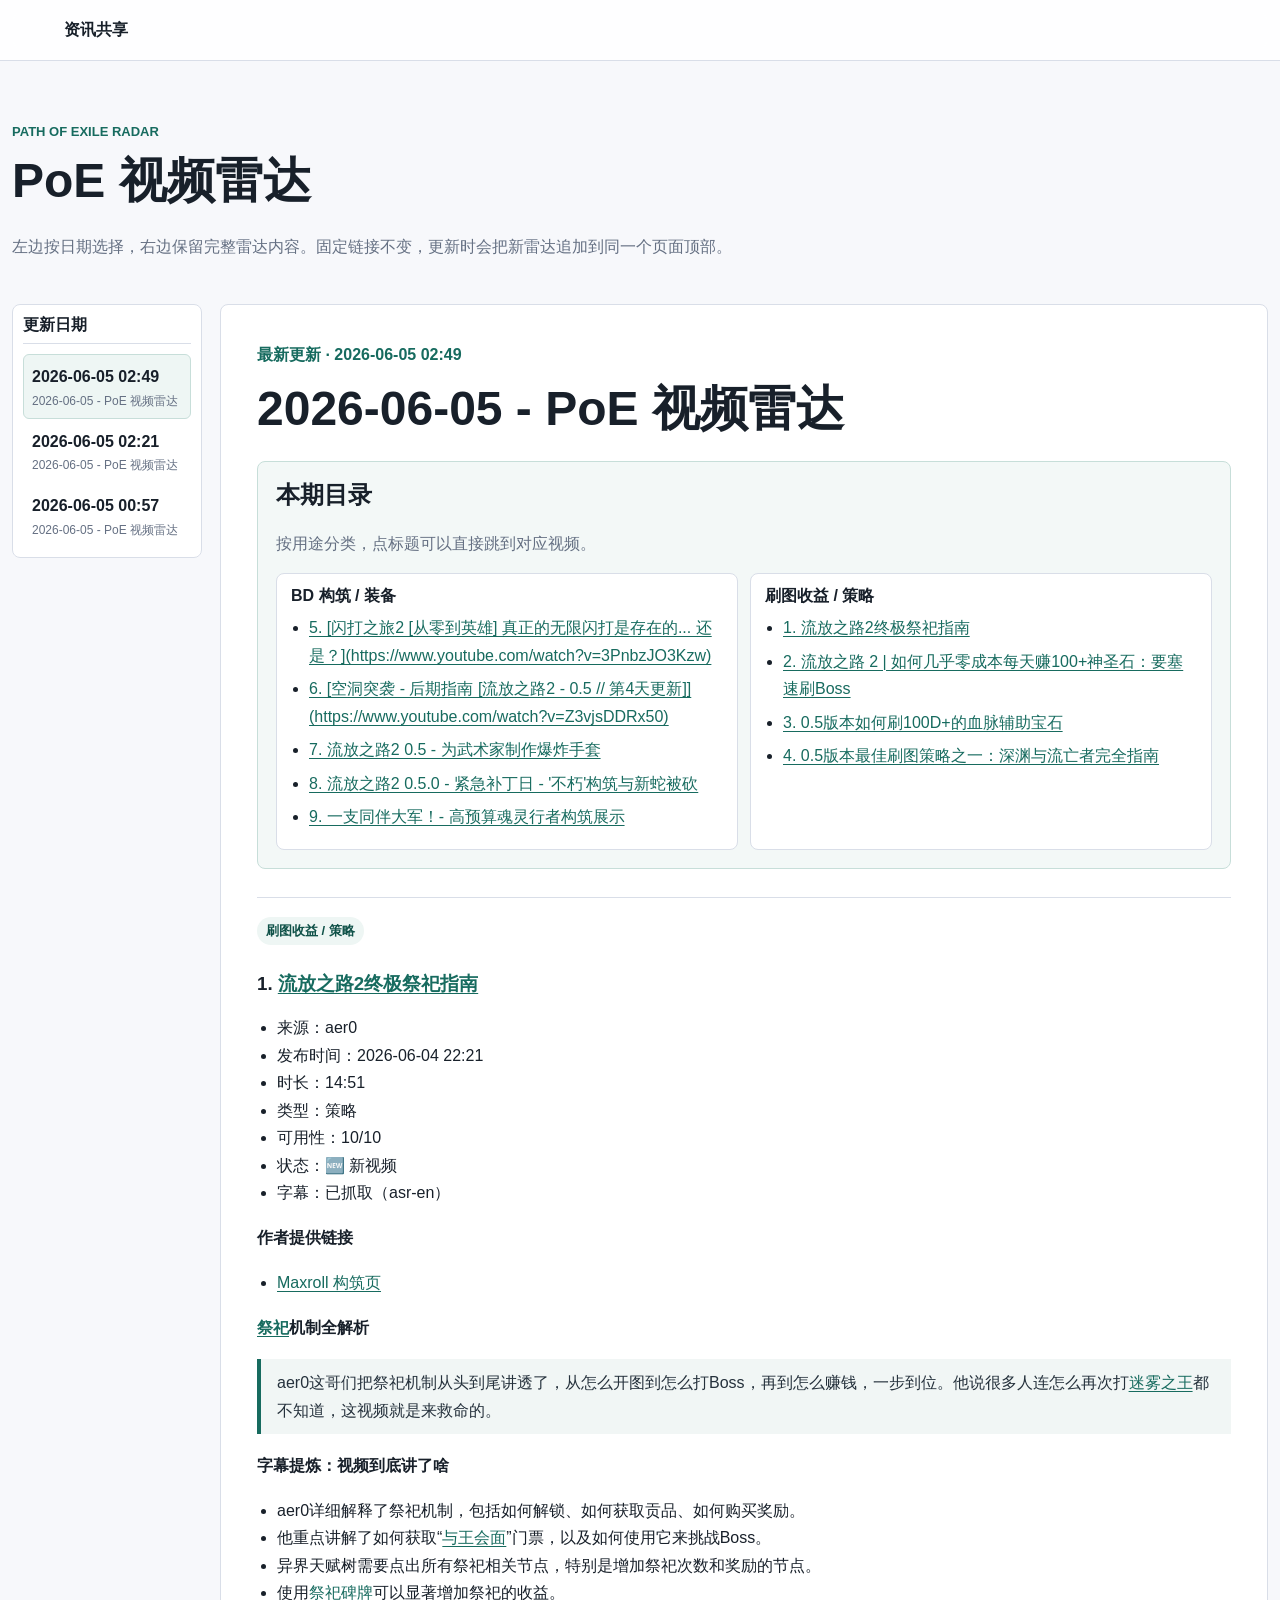
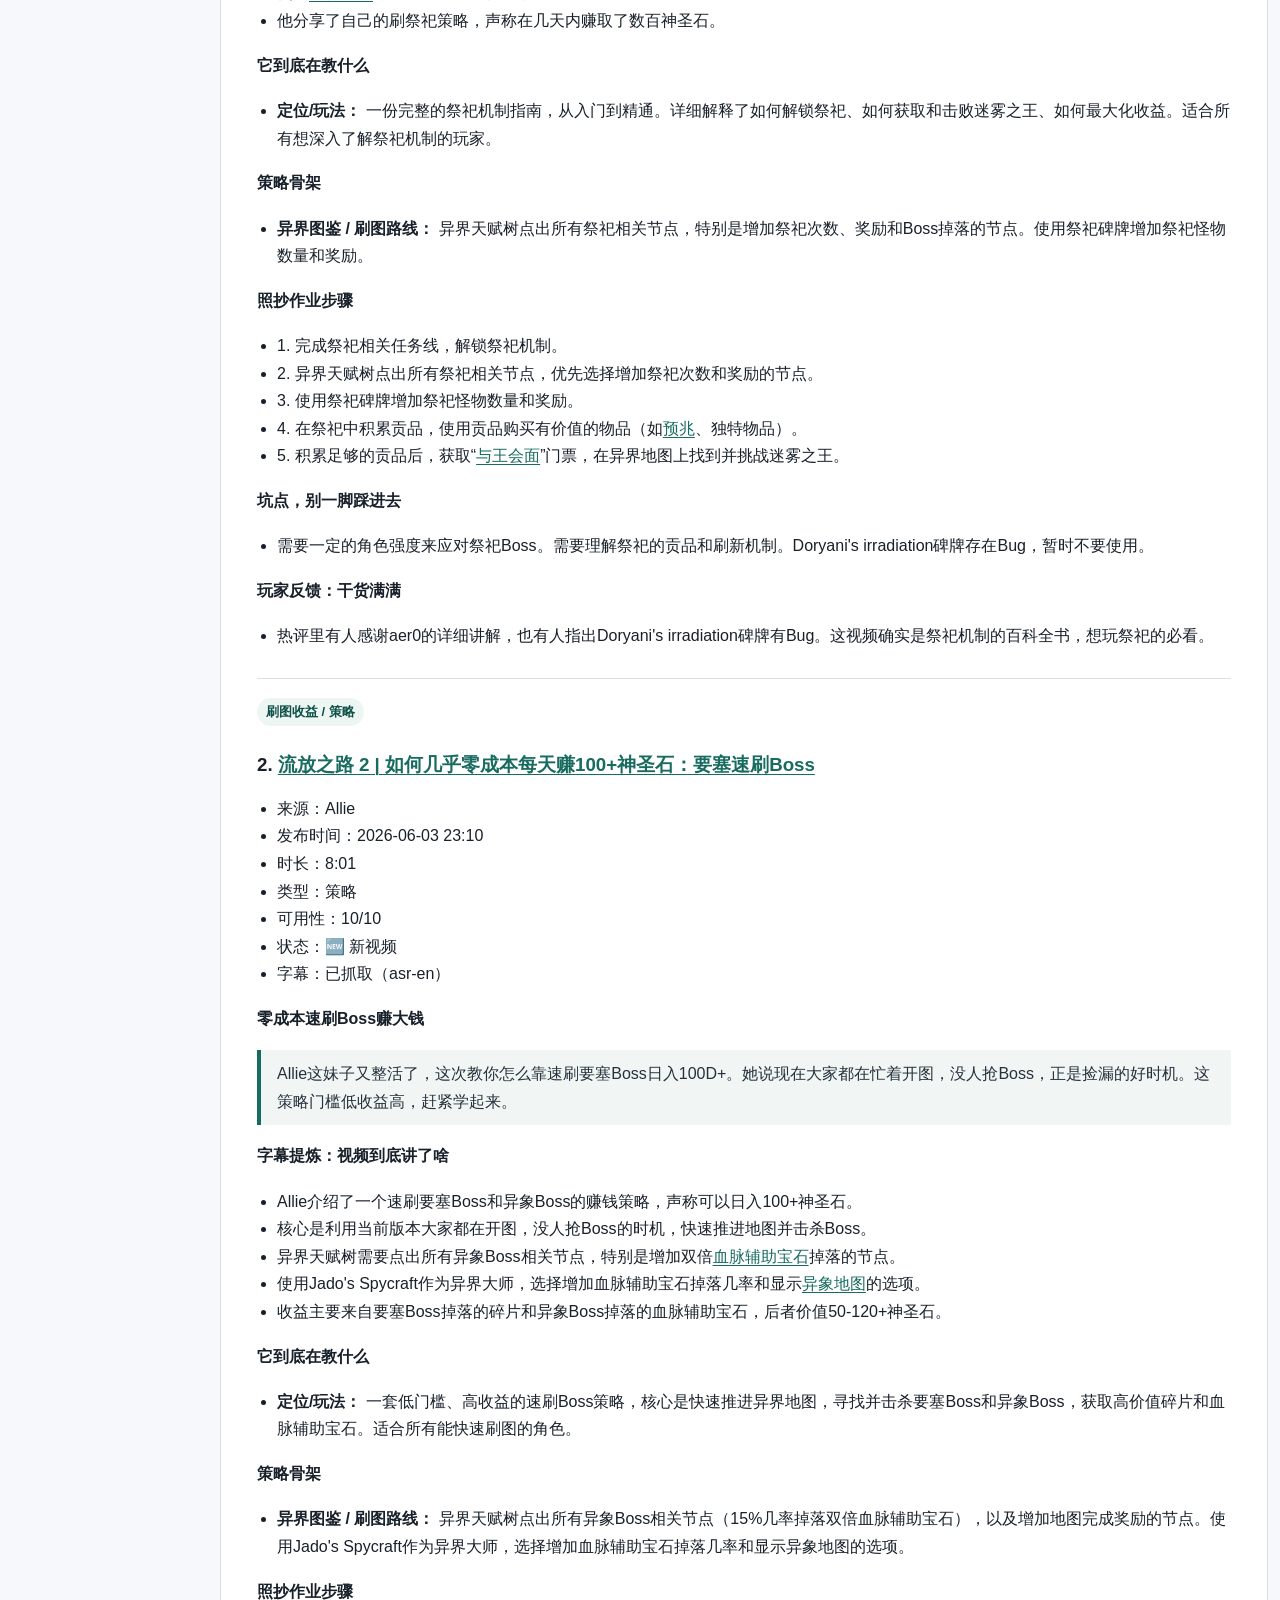
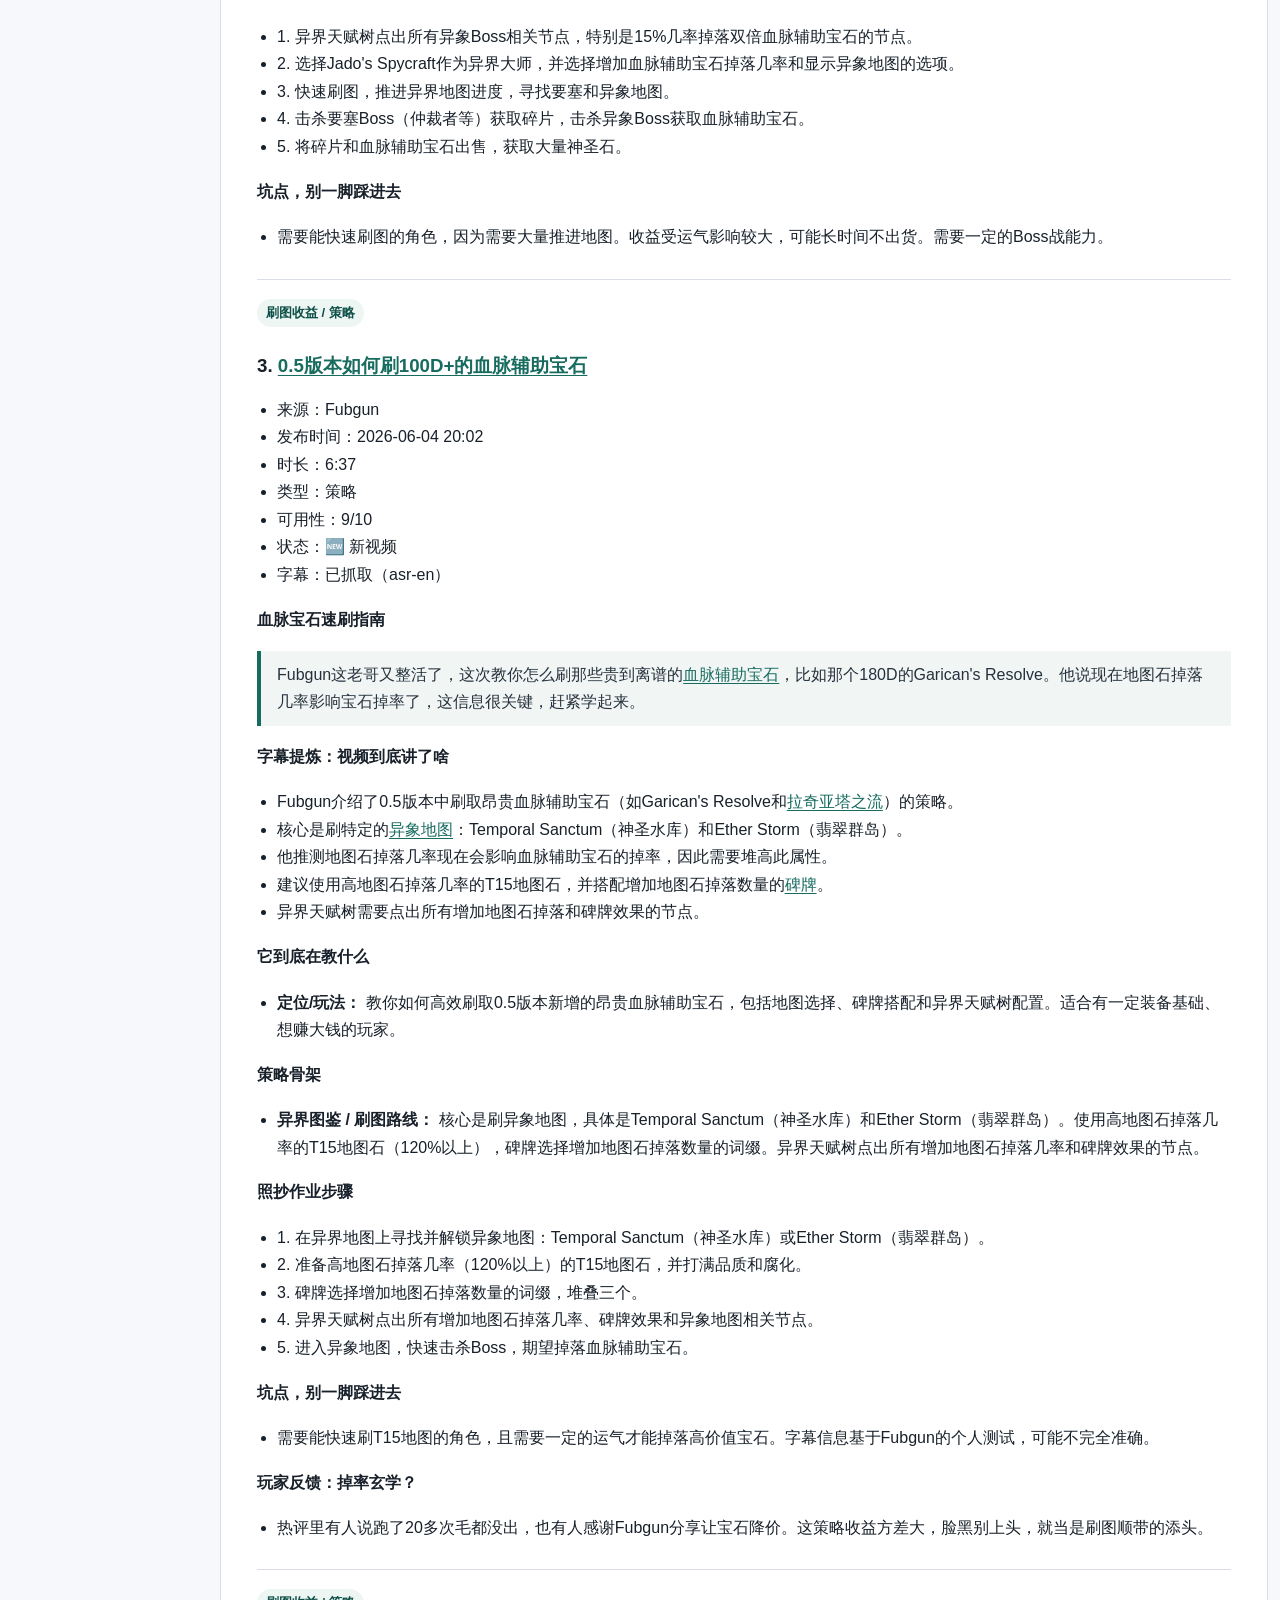
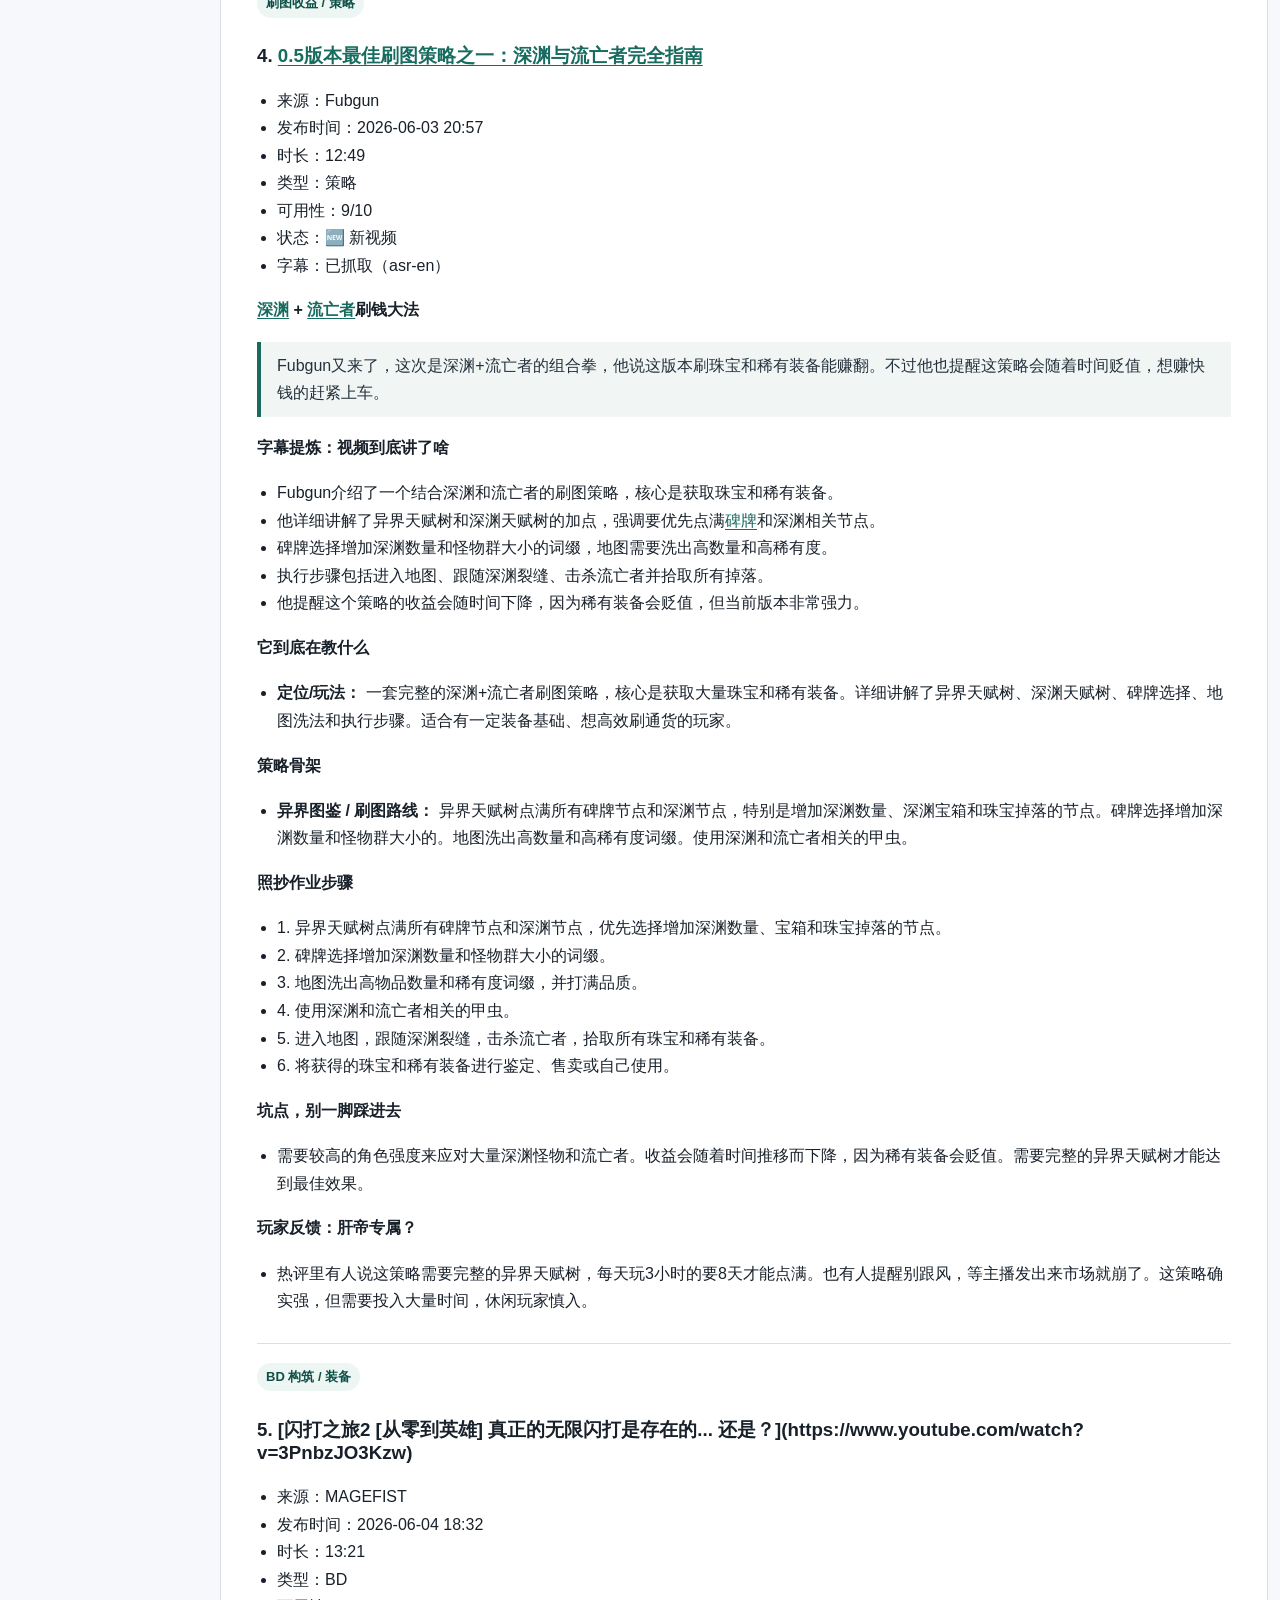
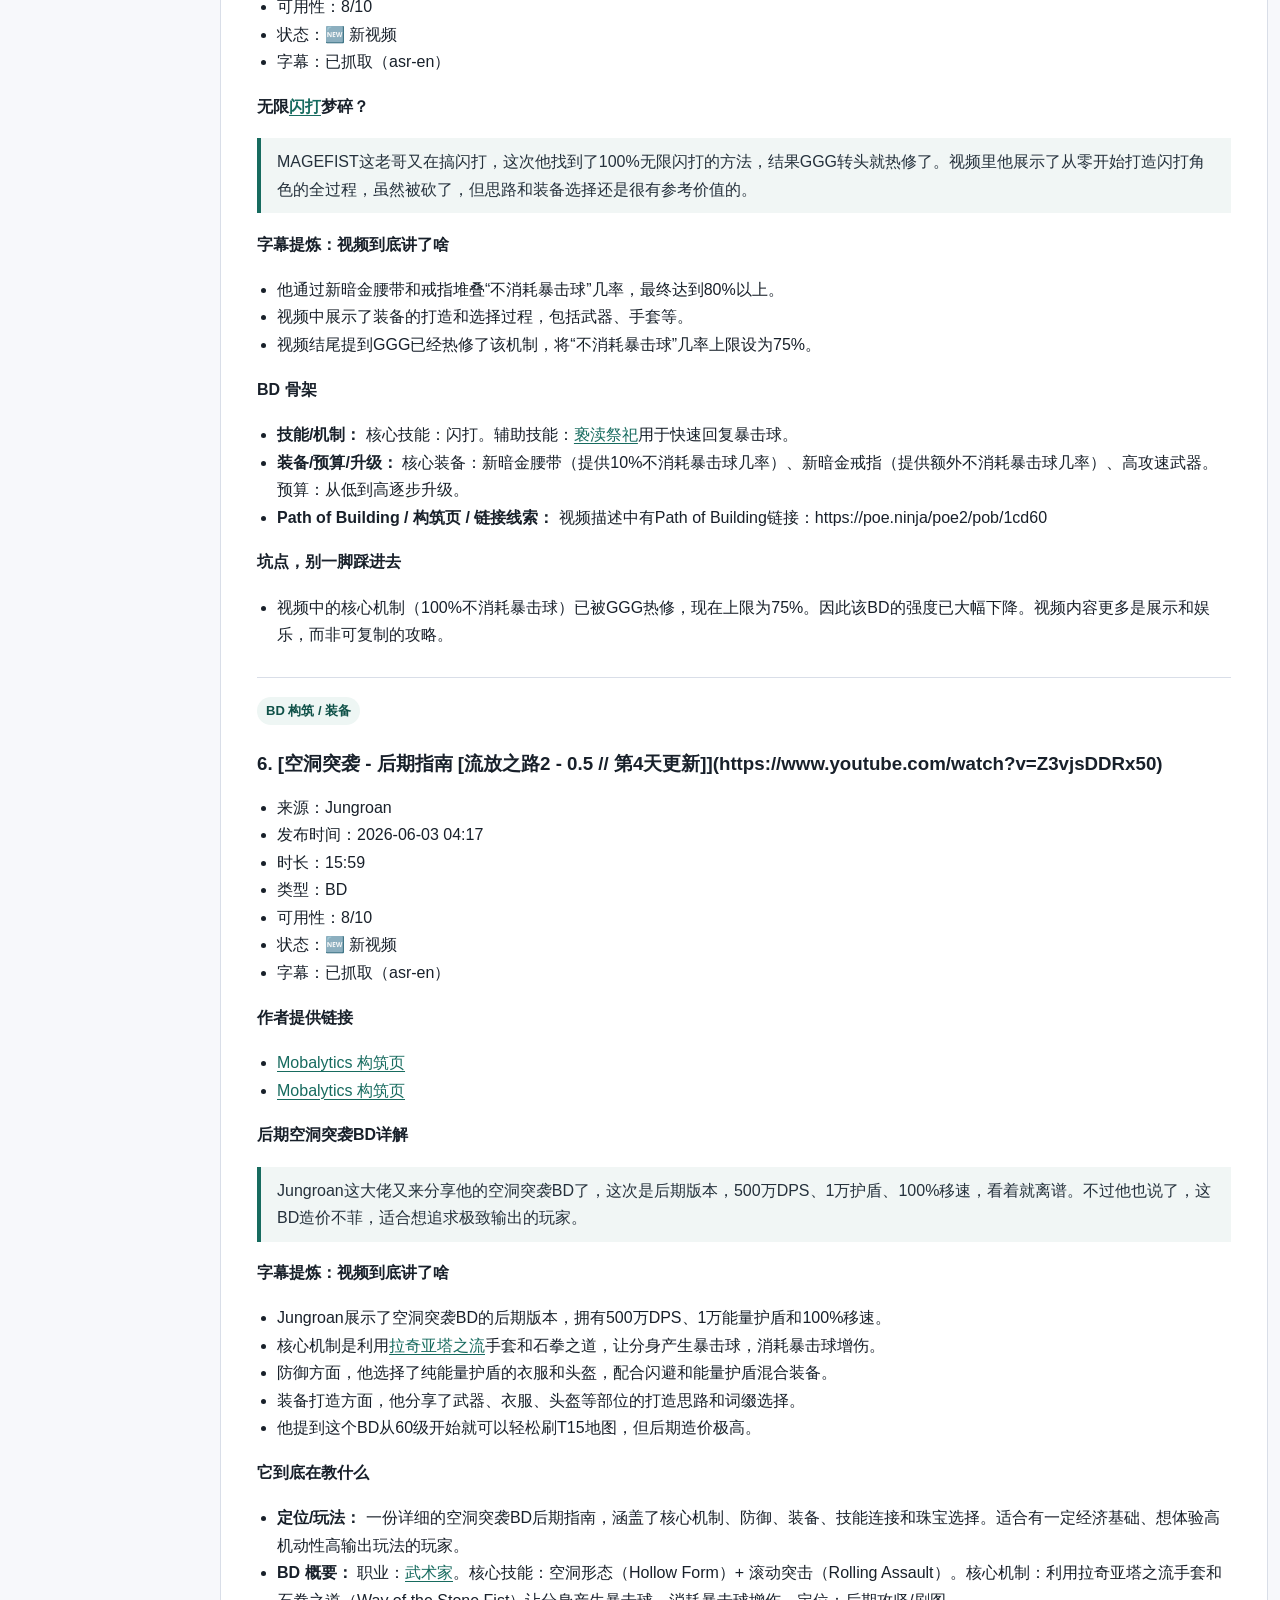
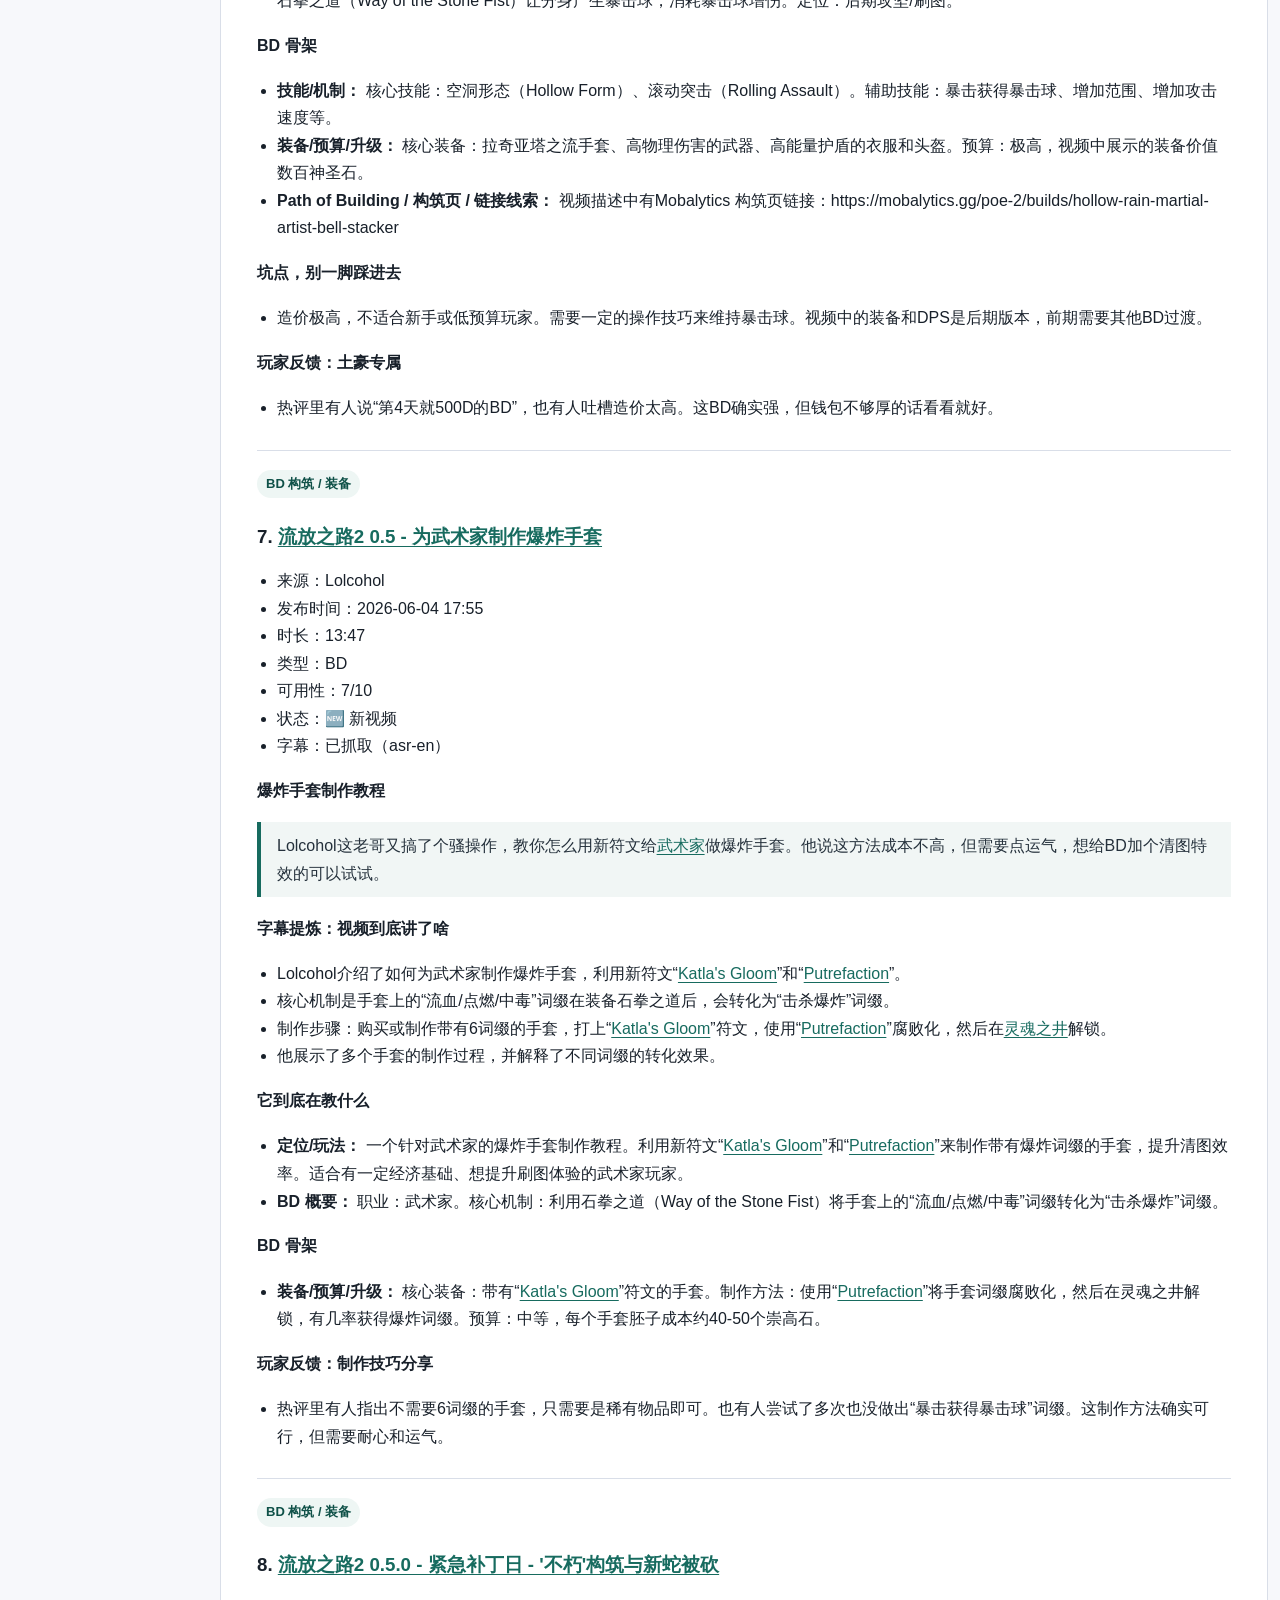
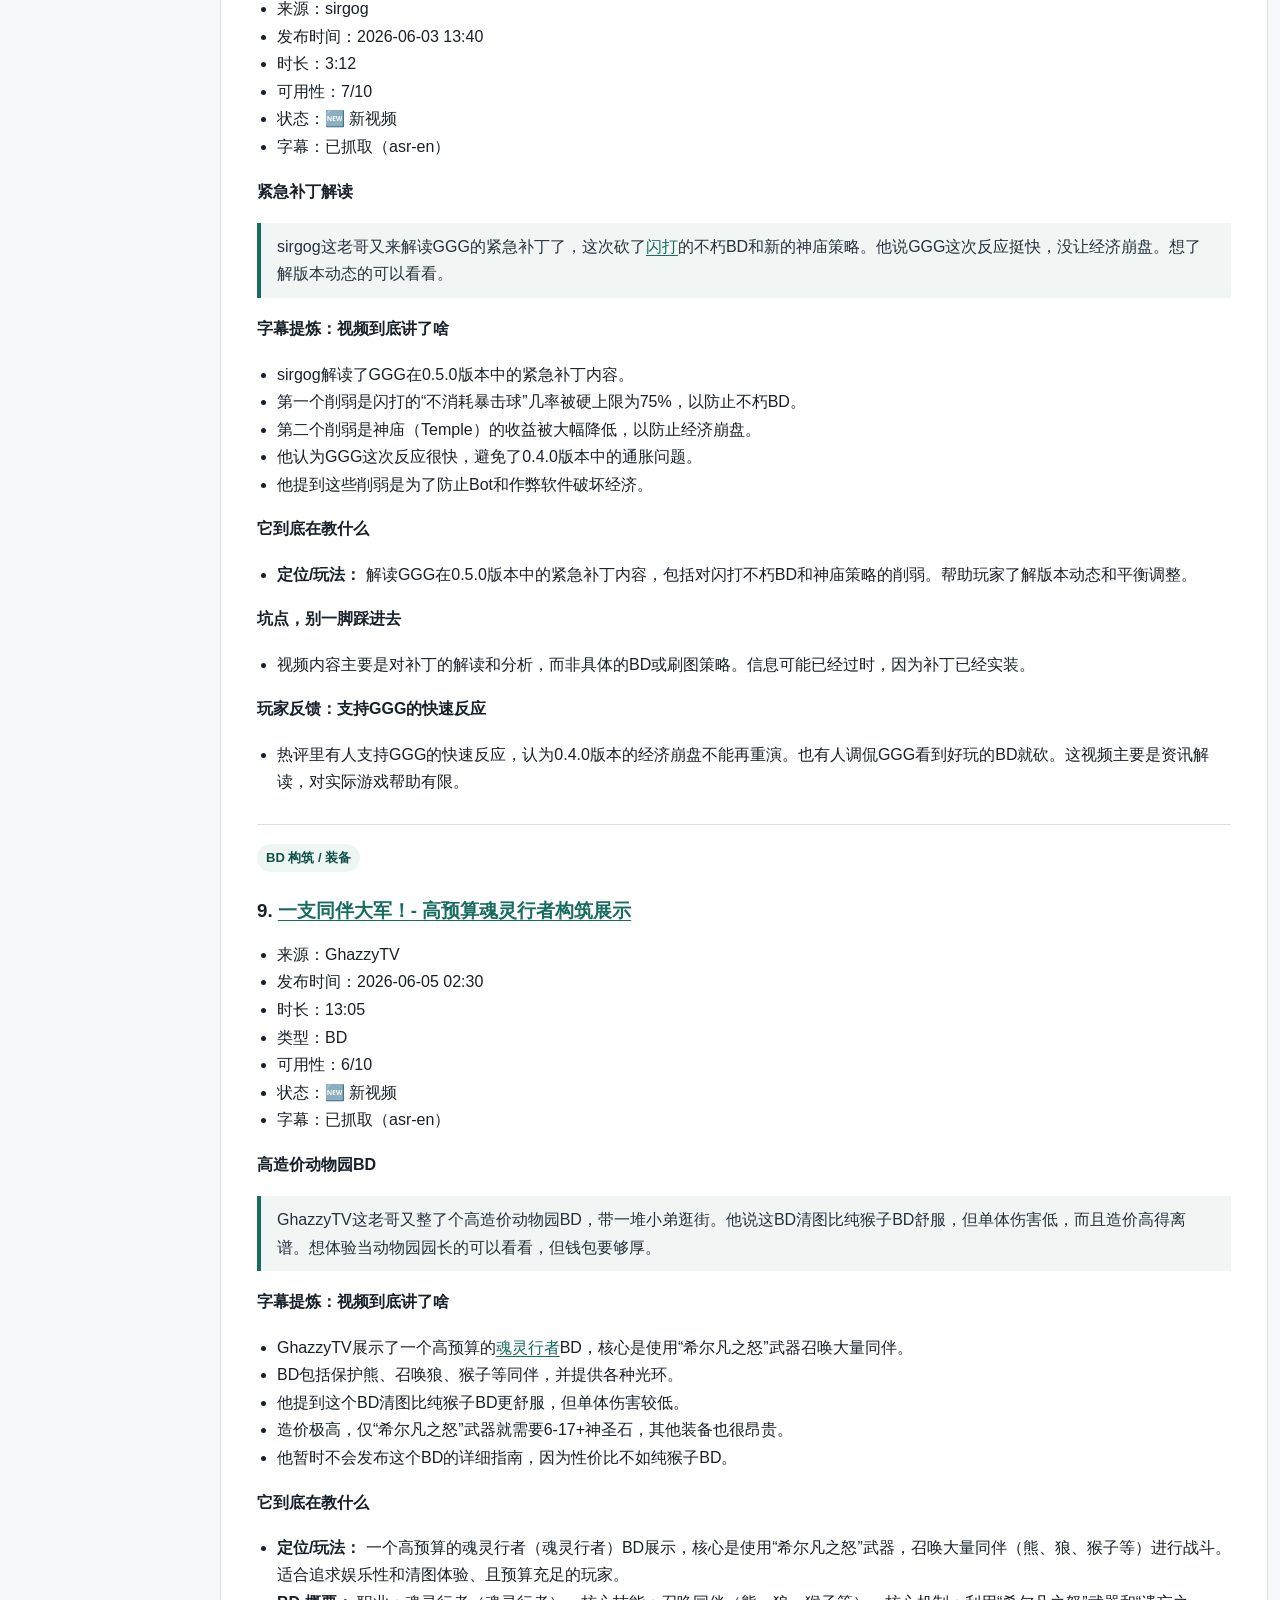
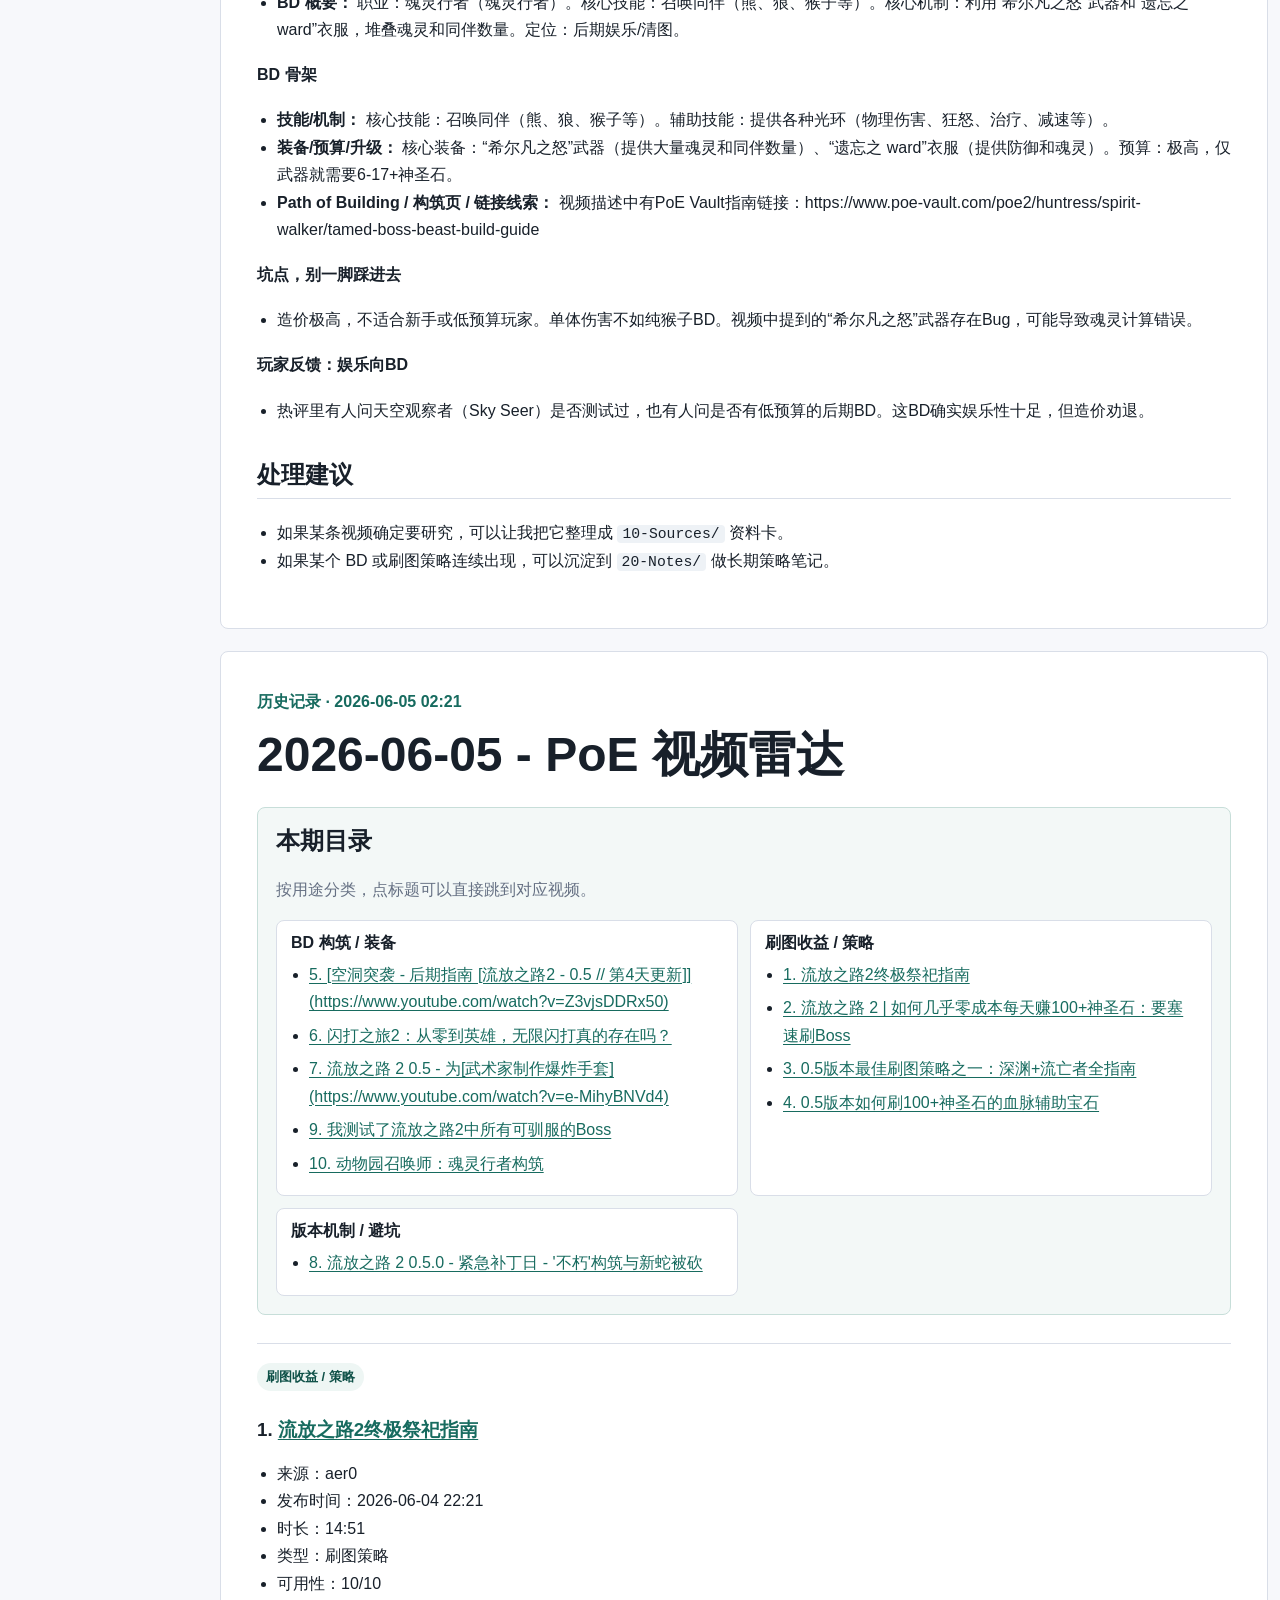
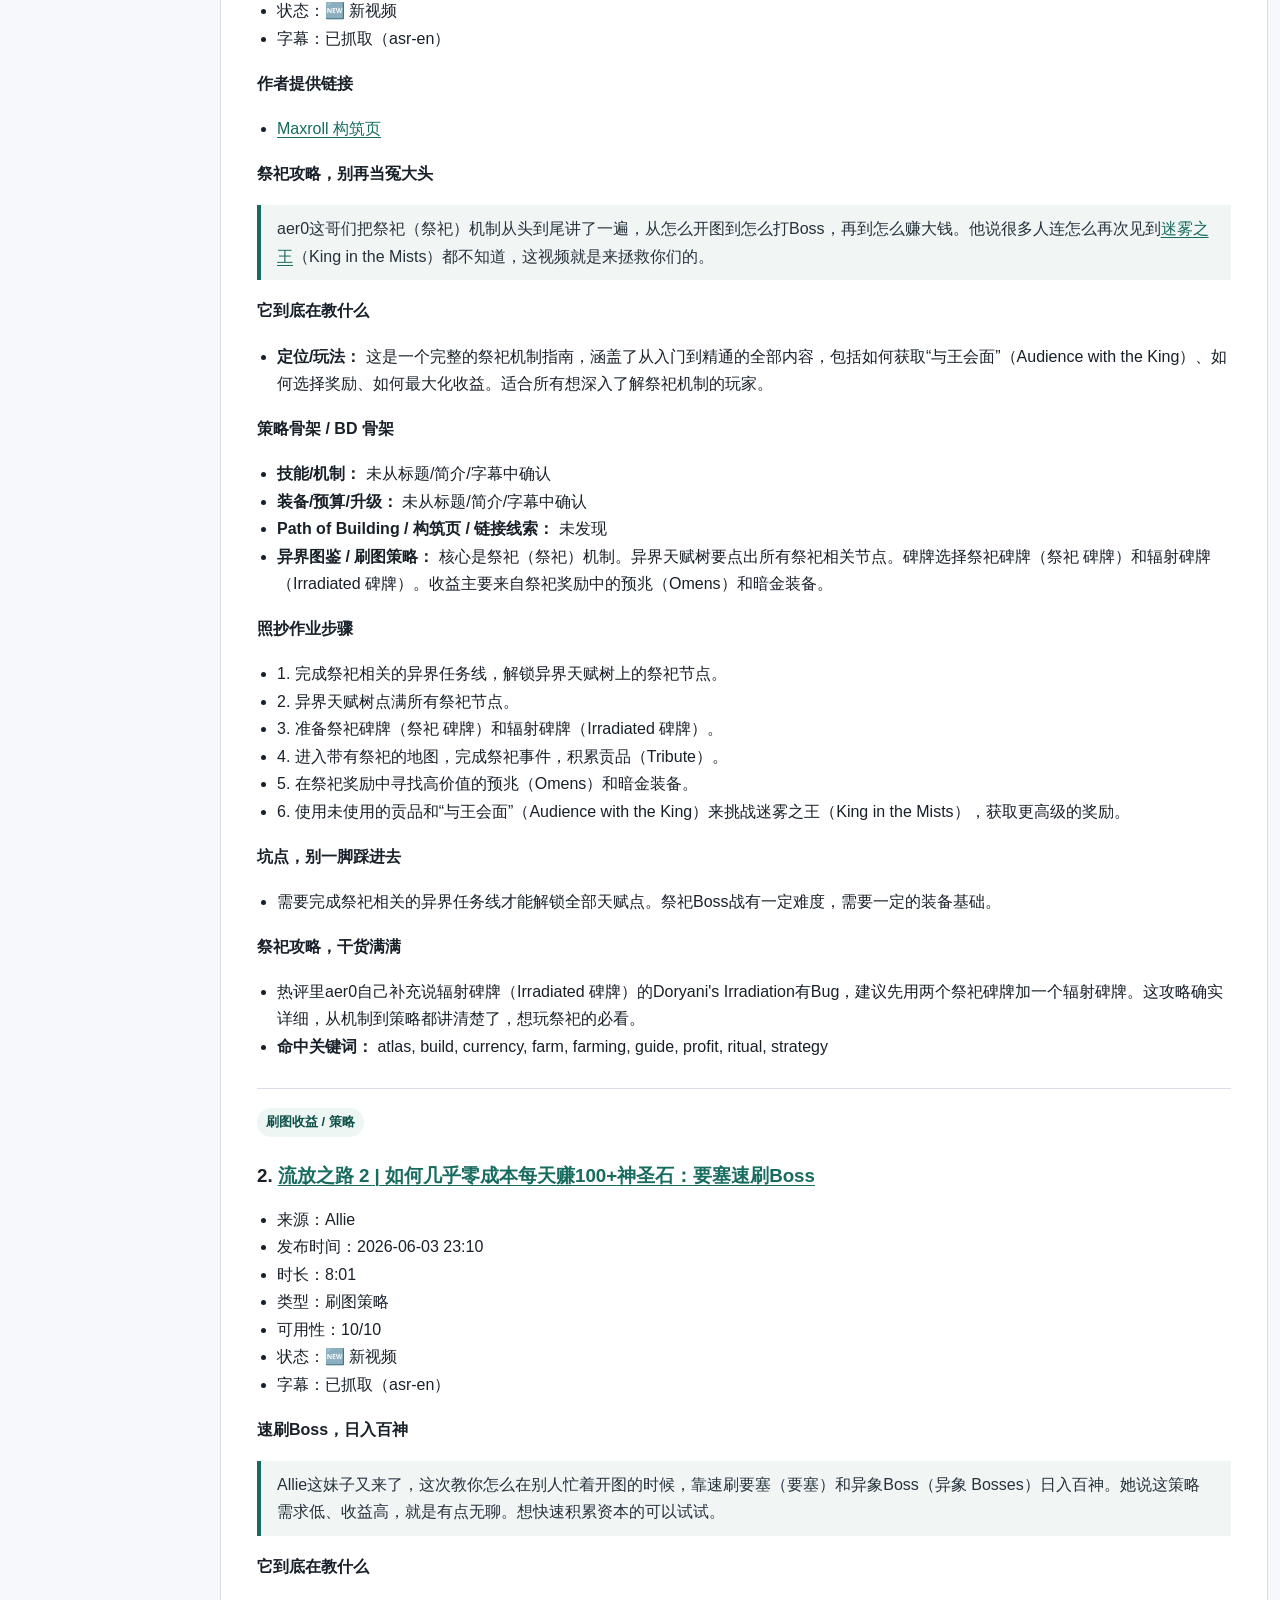
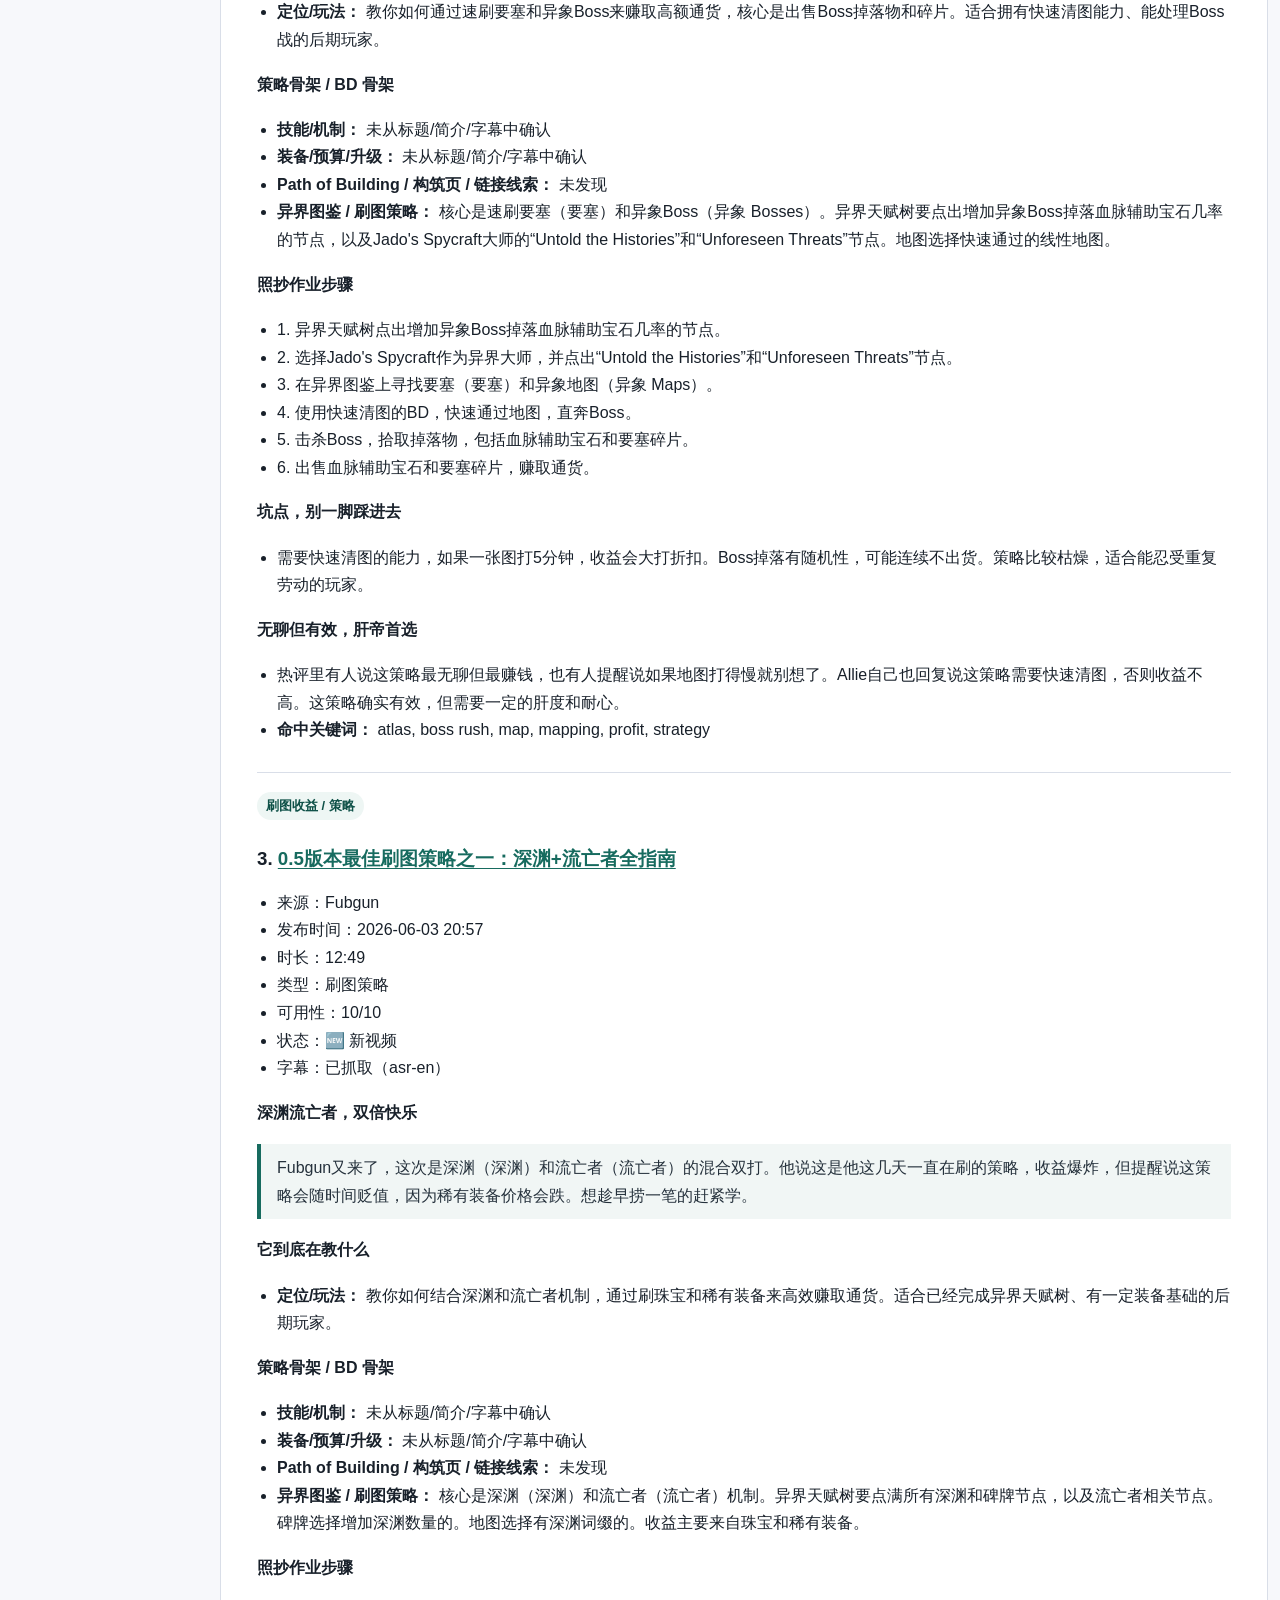
==== commit 57e079b9: "Update public site" ====
--- a/poe-latest.html
+++ b/poe-latest.html
@@ -22,7 +22,11 @@
     <aside class="poe-sidebar">
       <div class="poe-sidebar-inner">
         <h2>更新日期</h2>
-        <a class="active" href="#poe-2026-06-05-02-21">
+        <a class="active" href="#poe-2026-06-05-02-49">
+      <span>2026-06-05 02:49</span>
+      <small>2026-06-05 - PoE 视频雷达</small>
+    </a>
+<a class="" href="#poe-2026-06-05-02-21">
       <span>2026-06-05 02:21</span>
       <small>2026-06-05 - PoE 视频雷达</small>
     </a>
@@ -33,8 +37,420 @@
       </div>
     </aside>
     <section class="poe-content">
-      <article class="page-content poe-entry" id="poe-2026-06-05-02-21">
-      <p class="poe-entry-meta">最新更新 · 2026-06-05 02:21</p>
+      <article class="page-content poe-entry" id="poe-2026-06-05-02-49">
+      <p class="poe-entry-meta">最新更新 · 2026-06-05 02:49</p>
+      <h1>2026-06-05 - PoE 视频雷达</h1>
+      <section class="poe-report-index">
+    <h2>本期目录</h2>
+    <p>按用途分类，点标题可以直接跳到对应视频。</p>
+    <div class="poe-index-grid">
+      <div class="poe-index-group">
+      <h3>BD 构筑 / 装备</h3>
+      <ul>
+        <li><a href="#poe-2026-06-05-02-49-video-05">5. [闪打之旅2 [从零到英雄] 真正的无限闪打是存在的... 还是？](https://www.youtube.com/watch?v=3PnbzJO3Kzw)</a></li>
+<li><a href="#poe-2026-06-05-02-49-video-06">6. [空洞突袭 - 后期指南 [流放之路2 - 0.5 // 第4天更新]](https://www.youtube.com/watch?v=Z3vjsDDRx50)</a></li>
+<li><a href="#poe-2026-06-05-02-49-video-07">7. 流放之路2 0.5 - 为武术家制作爆炸手套</a></li>
+<li><a href="#poe-2026-06-05-02-49-video-08">8. 流放之路2 0.5.0 - 紧急补丁日 - '不朽'构筑与新蛇被砍</a></li>
+<li><a href="#poe-2026-06-05-02-49-video-09">9. 一支同伴大军！- 高预算魂灵行者构筑展示</a></li>
+      </ul>
+    </div>
+<div class="poe-index-group">
+      <h3>刷图收益 / 策略</h3>
+      <ul>
+        <li><a href="#poe-2026-06-05-02-49-video-01">1. 流放之路2终极祭祀指南</a></li>
+<li><a href="#poe-2026-06-05-02-49-video-02">2. 流放之路 2 | 如何几乎零成本每天赚100+神圣石：要塞速刷Boss</a></li>
+<li><a href="#poe-2026-06-05-02-49-video-03">3. 0.5版本如何刷100D+的血脉辅助宝石</a></li>
+<li><a href="#poe-2026-06-05-02-49-video-04">4. 0.5版本最佳刷图策略之一：深渊与流亡者完全指南</a></li>
+      </ul>
+    </div>
+    </div>
+  </section>
+  <section class="poe-video-card" id="poe-2026-06-05-02-49-video-01">
+      <div class="poe-video-category">刷图收益 / 策略</div>
+      <h3>1. <a href="https://www.youtube.com/watch?v=bFSqtGmLgIM" target="_blank" rel="noopener noreferrer">流放之路2终极祭祀指南</a></h3>
+<ul>
+<li>来源：aer0</li>
+<li>发布时间：2026-06-04 22:21</li>
+<li>时长：14:51</li>
+<li>类型：策略</li>
+<li>可用性：10/10</li>
+<li>状态：🆕 新视频</li>
+<li>字幕：已抓取（asr-en）</li>
+</ul>
+<h4><strong>作者提供链接</strong></h4>
+<ul>
+<li><a href="https://maxroll.gg/poe2/build-guides/spirit-walker-twisters" target="_blank" rel="noopener noreferrer">Maxroll 构筑页</a></li>
+</ul>
+<h4><strong><a href="https://poe2db.tw/us/Ritual" target="_blank" rel="noopener noreferrer">祭祀</a>机制全解析</strong></h4>
+<blockquote>aer0这哥们把祭祀机制从头到尾讲透了，从怎么开图到怎么打Boss，再到怎么赚钱，一步到位。他说很多人连怎么再次打<a href="https://poe2db.tw/us/The_King_in_the_Mists" target="_blank" rel="noopener noreferrer">迷雾之王</a>都不知道，这视频就是来救命的。</blockquote>
+<h4><strong>字幕提炼：视频到底讲了啥</strong></h4>
+<ul>
+<li>aer0详细解释了祭祀机制，包括如何解锁、如何获取贡品、如何购买奖励。</li>
+<li>他重点讲解了如何获取“<a href="https://poe2db.tw/us/An_Audience_with_the_King" target="_blank" rel="noopener noreferrer">与王会面</a>”门票，以及如何使用它来挑战Boss。</li>
+<li>异界天赋树需要点出所有祭祀相关节点，特别是增加祭祀次数和奖励的节点。</li>
+<li>使用<a href="https://poe2db.tw/us/Ritual_Tablet" target="_blank" rel="noopener noreferrer">祭祀碑牌</a>可以显著增加祭祀的收益。</li>
+<li>他分享了自己的刷祭祀策略，声称在几天内赚取了数百神圣石。</li>
+</ul>
+<h4><strong>它到底在教什么</strong></h4>
+<ul>
+<li><strong>定位/玩法：</strong> 一份完整的祭祀机制指南，从入门到精通。详细解释了如何解锁祭祀、如何获取和击败迷雾之王、如何最大化收益。适合所有想深入了解祭祀机制的玩家。</li>
+</ul>
+<h4><strong>策略骨架</strong></h4>
+<ul>
+<li><strong>异界图鉴 / 刷图路线：</strong> 异界天赋树点出所有祭祀相关节点，特别是增加祭祀次数、奖励和Boss掉落的节点。使用祭祀碑牌增加祭祀怪物数量和奖励。</li>
+</ul>
+<h4><strong>照抄作业步骤</strong></h4>
+<ul>
+<li>1. 完成祭祀相关任务线，解锁祭祀机制。</li>
+<li>2. 异界天赋树点出所有祭祀相关节点，优先选择增加祭祀次数和奖励的节点。</li>
+<li>3. 使用祭祀碑牌增加祭祀怪物数量和奖励。</li>
+<li>4. 在祭祀中积累贡品，使用贡品购买有价值的物品（如<a href="https://poe2db.tw/us/Omens" target="_blank" rel="noopener noreferrer">预兆</a>、独特物品）。</li>
+<li>5. 积累足够的贡品后，获取“<a href="https://poe2db.tw/us/An_Audience_with_the_King" target="_blank" rel="noopener noreferrer">与王会面</a>”门票，在异界地图上找到并挑战迷雾之王。</li>
+</ul>
+<h4><strong>坑点，别一脚踩进去</strong></h4>
+<ul>
+<li>需要一定的角色强度来应对祭祀Boss。需要理解祭祀的贡品和刷新机制。Doryani's irradiation碑牌存在Bug，暂时不要使用。</li>
+</ul>
+<h4><strong>玩家反馈：干货满满</strong></h4>
+<ul>
+<li>热评里有人感谢aer0的详细讲解，也有人指出Doryani's irradiation碑牌有Bug。这视频确实是祭祀机制的百科全书，想玩祭祀的必看。</li>
+</ul>
+    </section>
+<section class="poe-video-card" id="poe-2026-06-05-02-49-video-02">
+      <div class="poe-video-category">刷图收益 / 策略</div>
+      <h3>2. <a href="https://www.youtube.com/watch?v=6mmyzAQ63TE" target="_blank" rel="noopener noreferrer">流放之路 2 | 如何几乎零成本每天赚100+神圣石：要塞速刷Boss</a></h3>
+<ul>
+<li>来源：Allie</li>
+<li>发布时间：2026-06-03 23:10</li>
+<li>时长：8:01</li>
+<li>类型：策略</li>
+<li>可用性：10/10</li>
+<li>状态：🆕 新视频</li>
+<li>字幕：已抓取（asr-en）</li>
+</ul>
+<h4><strong>零成本速刷Boss赚大钱</strong></h4>
+<blockquote>Allie这妹子又整活了，这次教你怎么靠速刷要塞Boss日入100D+。她说现在大家都在忙着开图，没人抢Boss，正是捡漏的好时机。这策略门槛低收益高，赶紧学起来。</blockquote>
+<h4><strong>字幕提炼：视频到底讲了啥</strong></h4>
+<ul>
+<li>Allie介绍了一个速刷要塞Boss和异象Boss的赚钱策略，声称可以日入100+神圣石。</li>
+<li>核心是利用当前版本大家都在开图，没人抢Boss的时机，快速推进地图并击杀Boss。</li>
+<li>异界天赋树需要点出所有异象Boss相关节点，特别是增加双倍<a href="https://poe2db.tw/us/Lineage_Supports" target="_blank" rel="noopener noreferrer">血脉辅助宝石</a>掉落的节点。</li>
+<li>使用Jado's Spycraft作为异界大师，选择增加血脉辅助宝石掉落几率和显示<a href="https://poe2db.tw/us/Anomaly_Map" target="_blank" rel="noopener noreferrer">异象地图</a>的选项。</li>
+<li>收益主要来自要塞Boss掉落的碎片和异象Boss掉落的血脉辅助宝石，后者价值50-120+神圣石。</li>
+</ul>
+<h4><strong>它到底在教什么</strong></h4>
+<ul>
+<li><strong>定位/玩法：</strong> 一套低门槛、高收益的速刷Boss策略，核心是快速推进异界地图，寻找并击杀要塞Boss和异象Boss，获取高价值碎片和血脉辅助宝石。适合所有能快速刷图的角色。</li>
+</ul>
+<h4><strong>策略骨架</strong></h4>
+<ul>
+<li><strong>异界图鉴 / 刷图路线：</strong> 异界天赋树点出所有异象Boss相关节点（15%几率掉落双倍血脉辅助宝石），以及增加地图完成奖励的节点。使用Jado's Spycraft作为异界大师，选择增加血脉辅助宝石掉落几率和显示异象地图的选项。</li>
+</ul>
+<h4><strong>照抄作业步骤</strong></h4>
+<ul>
+<li>1. 异界天赋树点出所有异象Boss相关节点，特别是15%几率掉落双倍血脉辅助宝石的节点。</li>
+<li>2. 选择Jado's Spycraft作为异界大师，并选择增加血脉辅助宝石掉落几率和显示异象地图的选项。</li>
+<li>3. 快速刷图，推进异界地图进度，寻找要塞和异象地图。</li>
+<li>4. 击杀要塞Boss（仲裁者等）获取碎片，击杀异象Boss获取血脉辅助宝石。</li>
+<li>5. 将碎片和血脉辅助宝石出售，获取大量神圣石。</li>
+</ul>
+<h4><strong>坑点，别一脚踩进去</strong></h4>
+<ul>
+<li>需要能快速刷图的角色，因为需要大量推进地图。收益受运气影响较大，可能长时间不出货。需要一定的Boss战能力。</li>
+</ul>
+    </section>
+<section class="poe-video-card" id="poe-2026-06-05-02-49-video-03">
+      <div class="poe-video-category">刷图收益 / 策略</div>
+      <h3>3. <a href="https://www.youtube.com/watch?v=LoSU13_wzBs" target="_blank" rel="noopener noreferrer">0.5版本如何刷100D+的血脉辅助宝石</a></h3>
+<ul>
+<li>来源：Fubgun</li>
+<li>发布时间：2026-06-04 20:02</li>
+<li>时长：6:37</li>
+<li>类型：策略</li>
+<li>可用性：9/10</li>
+<li>状态：🆕 新视频</li>
+<li>字幕：已抓取（asr-en）</li>
+</ul>
+<h4><strong>血脉宝石速刷指南</strong></h4>
+<blockquote>Fubgun这老哥又整活了，这次教你怎么刷那些贵到离谱的<a href="https://poe2db.tw/us/Lineage_Supports" target="_blank" rel="noopener noreferrer">血脉辅助宝石</a>，比如那个180D的Garican's Resolve。他说现在地图石掉落几率影响宝石掉率了，这信息很关键，赶紧学起来。</blockquote>
+<h4><strong>字幕提炼：视频到底讲了啥</strong></h4>
+<ul>
+<li>Fubgun介绍了0.5版本中刷取昂贵血脉辅助宝石（如Garican's Resolve和<a href="https://poe2db.tw/us/Rakiatas_Flow" target="_blank" rel="noopener noreferrer">拉奇亚塔之流</a>）的策略。</li>
+<li>核心是刷特定的<a href="https://poe2db.tw/us/Anomaly_Map" target="_blank" rel="noopener noreferrer">异象地图</a>：Temporal Sanctum（神圣水库）和Ether Storm（翡翠群岛）。</li>
+<li>他推测地图石掉落几率现在会影响血脉辅助宝石的掉率，因此需要堆高此属性。</li>
+<li>建议使用高地图石掉落几率的T15地图石，并搭配增加地图石掉落数量的<a href="https://poe2db.tw/us/Precursor_Tablet" target="_blank" rel="noopener noreferrer">碑牌</a>。</li>
+<li>异界天赋树需要点出所有增加地图石掉落和碑牌效果的节点。</li>
+</ul>
+<h4><strong>它到底在教什么</strong></h4>
+<ul>
+<li><strong>定位/玩法：</strong> 教你如何高效刷取0.5版本新增的昂贵血脉辅助宝石，包括地图选择、碑牌搭配和异界天赋树配置。适合有一定装备基础、想赚大钱的玩家。</li>
+</ul>
+<h4><strong>策略骨架</strong></h4>
+<ul>
+<li><strong>异界图鉴 / 刷图路线：</strong> 核心是刷异象地图，具体是Temporal Sanctum（神圣水库）和Ether Storm（翡翠群岛）。使用高地图石掉落几率的T15地图石（120%以上），碑牌选择增加地图石掉落数量的词缀。异界天赋树点出所有增加地图石掉落几率和碑牌效果的节点。</li>
+</ul>
+<h4><strong>照抄作业步骤</strong></h4>
+<ul>
+<li>1. 在异界地图上寻找并解锁异象地图：Temporal Sanctum（神圣水库）或Ether Storm（翡翠群岛）。</li>
+<li>2. 准备高地图石掉落几率（120%以上）的T15地图石，并打满品质和腐化。</li>
+<li>3. 碑牌选择增加地图石掉落数量的词缀，堆叠三个。</li>
+<li>4. 异界天赋树点出所有增加地图石掉落几率、碑牌效果和异象地图相关节点。</li>
+<li>5. 进入异象地图，快速击杀Boss，期望掉落血脉辅助宝石。</li>
+</ul>
+<h4><strong>坑点，别一脚踩进去</strong></h4>
+<ul>
+<li>需要能快速刷T15地图的角色，且需要一定的运气才能掉落高价值宝石。字幕信息基于Fubgun的个人测试，可能不完全准确。</li>
+</ul>
+<h4><strong>玩家反馈：掉率玄学？</strong></h4>
+<ul>
+<li>热评里有人说跑了20多次毛都没出，也有人感谢Fubgun分享让宝石降价。这策略收益方差大，脸黑别上头，就当是刷图顺带的添头。</li>
+</ul>
+    </section>
+<section class="poe-video-card" id="poe-2026-06-05-02-49-video-04">
+      <div class="poe-video-category">刷图收益 / 策略</div>
+      <h3>4. <a href="https://www.youtube.com/watch?v=d520vnC93Yo" target="_blank" rel="noopener noreferrer">0.5版本最佳刷图策略之一：深渊与流亡者完全指南</a></h3>
+<ul>
+<li>来源：Fubgun</li>
+<li>发布时间：2026-06-03 20:57</li>
+<li>时长：12:49</li>
+<li>类型：策略</li>
+<li>可用性：9/10</li>
+<li>状态：🆕 新视频</li>
+<li>字幕：已抓取（asr-en）</li>
+</ul>
+<h4><strong><a href="https://poe2db.tw/us/Abyss" target="_blank" rel="noopener noreferrer">深渊</a> + <a href="https://poe2db.tw/us/Rogue_Exile" target="_blank" rel="noopener noreferrer">流亡者</a>刷钱大法</strong></h4>
+<blockquote>Fubgun又来了，这次是深渊+流亡者的组合拳，他说这版本刷珠宝和稀有装备能赚翻。不过他也提醒这策略会随着时间贬值，想赚快钱的赶紧上车。</blockquote>
+<h4><strong>字幕提炼：视频到底讲了啥</strong></h4>
+<ul>
+<li>Fubgun介绍了一个结合深渊和流亡者的刷图策略，核心是获取珠宝和稀有装备。</li>
+<li>他详细讲解了异界天赋树和深渊天赋树的加点，强调要优先点满<a href="https://poe2db.tw/us/Precursor_Tablet" target="_blank" rel="noopener noreferrer">碑牌</a>和深渊相关节点。</li>
+<li>碑牌选择增加深渊数量和怪物群大小的词缀，地图需要洗出高数量和高稀有度。</li>
+<li>执行步骤包括进入地图、跟随深渊裂缝、击杀流亡者并拾取所有掉落。</li>
+<li>他提醒这个策略的收益会随时间下降，因为稀有装备会贬值，但当前版本非常强力。</li>
+</ul>
+<h4><strong>它到底在教什么</strong></h4>
+<ul>
+<li><strong>定位/玩法：</strong> 一套完整的深渊+流亡者刷图策略，核心是获取大量珠宝和稀有装备。详细讲解了异界天赋树、深渊天赋树、碑牌选择、地图洗法和执行步骤。适合有一定装备基础、想高效刷通货的玩家。</li>
+</ul>
+<h4><strong>策略骨架</strong></h4>
+<ul>
+<li><strong>异界图鉴 / 刷图路线：</strong> 异界天赋树点满所有碑牌节点和深渊节点，特别是增加深渊数量、深渊宝箱和珠宝掉落的节点。碑牌选择增加深渊数量和怪物群大小的。地图洗出高数量和高稀有度词缀。使用深渊和流亡者相关的甲虫。</li>
+</ul>
+<h4><strong>照抄作业步骤</strong></h4>
+<ul>
+<li>1. 异界天赋树点满所有碑牌节点和深渊节点，优先选择增加深渊数量、宝箱和珠宝掉落的节点。</li>
+<li>2. 碑牌选择增加深渊数量和怪物群大小的词缀。</li>
+<li>3. 地图洗出高物品数量和稀有度词缀，并打满品质。</li>
+<li>4. 使用深渊和流亡者相关的甲虫。</li>
+<li>5. 进入地图，跟随深渊裂缝，击杀流亡者，拾取所有珠宝和稀有装备。</li>
+<li>6. 将获得的珠宝和稀有装备进行鉴定、售卖或自己使用。</li>
+</ul>
+<h4><strong>坑点，别一脚踩进去</strong></h4>
+<ul>
+<li>需要较高的角色强度来应对大量深渊怪物和流亡者。收益会随着时间推移而下降，因为稀有装备会贬值。需要完整的异界天赋树才能达到最佳效果。</li>
+</ul>
+<h4><strong>玩家反馈：肝帝专属？</strong></h4>
+<ul>
+<li>热评里有人说这策略需要完整的异界天赋树，每天玩3小时的要8天才能点满。也有人提醒别跟风，等主播发出来市场就崩了。这策略确实强，但需要投入大量时间，休闲玩家慎入。</li>
+</ul>
+    </section>
+<section class="poe-video-card" id="poe-2026-06-05-02-49-video-05">
+      <div class="poe-video-category">BD 构筑 / 装备</div>
+      <h3>5. [闪打之旅2 [从零到英雄] 真正的无限闪打是存在的... 还是？](https://www.youtube.com/watch?v=3PnbzJO3Kzw)</h3>
+<ul>
+<li>来源：MAGEFIST</li>
+<li>发布时间：2026-06-04 18:32</li>
+<li>时长：13:21</li>
+<li>类型：BD</li>
+<li>可用性：8/10</li>
+<li>状态：🆕 新视频</li>
+<li>字幕：已抓取（asr-en）</li>
+</ul>
+<h4><strong>无限<a href="https://poe2db.tw/us/Flicker_Strike" target="_blank" rel="noopener noreferrer">闪打</a>梦碎？</strong></h4>
+<blockquote>MAGEFIST这老哥又在搞闪打，这次他找到了100%无限闪打的方法，结果GGG转头就热修了。视频里他展示了从零开始打造闪打角色的全过程，虽然被砍了，但思路和装备选择还是很有参考价值的。</blockquote>
+<h4><strong>字幕提炼：视频到底讲了啥</strong></h4>
+<ul>
+<li>他通过新暗金腰带和戒指堆叠“不消耗暴击球”几率，最终达到80%以上。</li>
+<li>视频中展示了装备的打造和选择过程，包括武器、手套等。</li>
+<li>视频结尾提到GGG已经热修了该机制，将“不消耗暴击球”几率上限设为75%。</li>
+</ul>
+<h4><strong>BD 骨架</strong></h4>
+<ul>
+<li><strong>技能/机制：</strong> 核心技能：闪打。辅助技能：<a href="https://poe2db.tw/us/Profane_Ritual" target="_blank" rel="noopener noreferrer">亵渎祭祀</a>用于快速回复暴击球。</li>
+<li><strong>装备/预算/升级：</strong> 核心装备：新暗金腰带（提供10%不消耗暴击球几率）、新暗金戒指（提供额外不消耗暴击球几率）、高攻速武器。预算：从低到高逐步升级。</li>
+<li><strong>Path of Building / 构筑页 / 链接线索：</strong> 视频描述中有Path of Building链接：https://poe.ninja/poe2/pob/1cd60</li>
+</ul>
+<h4><strong>坑点，别一脚踩进去</strong></h4>
+<ul>
+<li>视频中的核心机制（100%不消耗暴击球）已被GGG热修，现在上限为75%。因此该BD的强度已大幅下降。视频内容更多是展示和娱乐，而非可复制的攻略。</li>
+</ul>
+    </section>
+<section class="poe-video-card" id="poe-2026-06-05-02-49-video-06">
+      <div class="poe-video-category">BD 构筑 / 装备</div>
+      <h3>6. [空洞突袭 - 后期指南 [流放之路2 - 0.5 // 第4天更新]](https://www.youtube.com/watch?v=Z3vjsDDRx50)</h3>
+<ul>
+<li>来源：Jungroan</li>
+<li>发布时间：2026-06-03 04:17</li>
+<li>时长：15:59</li>
+<li>类型：BD</li>
+<li>可用性：8/10</li>
+<li>状态：🆕 新视频</li>
+<li>字幕：已抓取（asr-en）</li>
+</ul>
+<h4><strong>作者提供链接</strong></h4>
+<ul>
+<li><a href="https://mobalytics.gg/poe-2/builds/hollow-rain-martial-artist-bell-stacker" target="_blank" rel="noopener noreferrer">Mobalytics 构筑页</a></li>
+<li><a href="https://mobalytics.gg/poe-2/profile/fgkorbyn21/builds/0-5-league-start-monk-leveling-guide" target="_blank" rel="noopener noreferrer">Mobalytics 构筑页</a></li>
+</ul>
+<h4><strong>后期空洞突袭BD详解</strong></h4>
+<blockquote>Jungroan这大佬又来分享他的空洞突袭BD了，这次是后期版本，500万DPS、1万护盾、100%移速，看着就离谱。不过他也说了，这BD造价不菲，适合想追求极致输出的玩家。</blockquote>
+<h4><strong>字幕提炼：视频到底讲了啥</strong></h4>
+<ul>
+<li>Jungroan展示了空洞突袭BD的后期版本，拥有500万DPS、1万能量护盾和100%移速。</li>
+<li>核心机制是利用<a href="https://poe2db.tw/us/Rakiatas_Flow" target="_blank" rel="noopener noreferrer">拉奇亚塔之流</a>手套和石拳之道，让分身产生暴击球，消耗暴击球增伤。</li>
+<li>防御方面，他选择了纯能量护盾的衣服和头盔，配合闪避和能量护盾混合装备。</li>
+<li>装备打造方面，他分享了武器、衣服、头盔等部位的打造思路和词缀选择。</li>
+<li>他提到这个BD从60级开始就可以轻松刷T15地图，但后期造价极高。</li>
+</ul>
+<h4><strong>它到底在教什么</strong></h4>
+<ul>
+<li><strong>定位/玩法：</strong> 一份详细的空洞突袭BD后期指南，涵盖了核心机制、防御、装备、技能连接和珠宝选择。适合有一定经济基础、想体验高机动性高输出玩法的玩家。</li>
+<li><strong>BD 概要：</strong> 职业：<a href="https://poe2db.tw/us/Martial_Artist" target="_blank" rel="noopener noreferrer">武术家</a>。核心技能：空洞形态（Hollow Form）+ 滚动突击（Rolling Assault）。核心机制：利用拉奇亚塔之流手套和石拳之道（Way of the Stone Fist）让分身产生暴击球，消耗暴击球增伤。定位：后期攻坚/刷图。</li>
+</ul>
+<h4><strong>BD 骨架</strong></h4>
+<ul>
+<li><strong>技能/机制：</strong> 核心技能：空洞形态（Hollow Form）、滚动突击（Rolling Assault）。辅助技能：暴击获得暴击球、增加范围、增加攻击速度等。</li>
+<li><strong>装备/预算/升级：</strong> 核心装备：拉奇亚塔之流手套、高物理伤害的武器、高能量护盾的衣服和头盔。预算：极高，视频中展示的装备价值数百神圣石。</li>
+<li><strong>Path of Building / 构筑页 / 链接线索：</strong> 视频描述中有Mobalytics 构筑页链接：https://mobalytics.gg/poe-2/builds/hollow-rain-martial-artist-bell-stacker</li>
+</ul>
+<h4><strong>坑点，别一脚踩进去</strong></h4>
+<ul>
+<li>造价极高，不适合新手或低预算玩家。需要一定的操作技巧来维持暴击球。视频中的装备和DPS是后期版本，前期需要其他BD过渡。</li>
+</ul>
+<h4><strong>玩家反馈：土豪专属</strong></h4>
+<ul>
+<li>热评里有人说“第4天就500D的BD”，也有人吐槽造价太高。这BD确实强，但钱包不够厚的话看看就好。</li>
+</ul>
+    </section>
+<section class="poe-video-card" id="poe-2026-06-05-02-49-video-07">
+      <div class="poe-video-category">BD 构筑 / 装备</div>
+      <h3>7. <a href="https://www.youtube.com/watch?v=e-MihyBNVd4" target="_blank" rel="noopener noreferrer">流放之路2 0.5 - 为武术家制作爆炸手套</a></h3>
+<ul>
+<li>来源：Lolcohol</li>
+<li>发布时间：2026-06-04 17:55</li>
+<li>时长：13:47</li>
+<li>类型：BD</li>
+<li>可用性：7/10</li>
+<li>状态：🆕 新视频</li>
+<li>字幕：已抓取（asr-en）</li>
+</ul>
+<h4><strong>爆炸手套制作教程</strong></h4>
+<blockquote>Lolcohol这老哥又搞了个骚操作，教你怎么用新符文给<a href="https://poe2db.tw/us/Martial_Artist" target="_blank" rel="noopener noreferrer">武术家</a>做爆炸手套。他说这方法成本不高，但需要点运气，想给BD加个清图特效的可以试试。</blockquote>
+<h4><strong>字幕提炼：视频到底讲了啥</strong></h4>
+<ul>
+<li>Lolcohol介绍了如何为武术家制作爆炸手套，利用新符文“<a href="https://poe2db.tw/us/Katlas_Gloom" target="_blank" rel="noopener noreferrer">Katla's Gloom</a>”和“<a href="https://poe2db.tw/us/Putrefaction" target="_blank" rel="noopener noreferrer">Putrefaction</a>”。</li>
+<li>核心机制是手套上的“流血/点燃/中毒”词缀在装备石拳之道后，会转化为“击杀爆炸”词缀。</li>
+<li>制作步骤：购买或制作带有6词缀的手套，打上“<a href="https://poe2db.tw/us/Katlas_Gloom" target="_blank" rel="noopener noreferrer">Katla's Gloom</a>”符文，使用“<a href="https://poe2db.tw/us/Putrefaction" target="_blank" rel="noopener noreferrer">Putrefaction</a>”腐败化，然后在<a href="https://poe2db.tw/us/The_Well_of_Souls" target="_blank" rel="noopener noreferrer">灵魂之井</a>解锁。</li>
+<li>他展示了多个手套的制作过程，并解释了不同词缀的转化效果。</li>
+</ul>
+<h4><strong>它到底在教什么</strong></h4>
+<ul>
+<li><strong>定位/玩法：</strong> 一个针对武术家的爆炸手套制作教程。利用新符文“<a href="https://poe2db.tw/us/Katlas_Gloom" target="_blank" rel="noopener noreferrer">Katla's Gloom</a>”和“<a href="https://poe2db.tw/us/Putrefaction" target="_blank" rel="noopener noreferrer">Putrefaction</a>”来制作带有爆炸词缀的手套，提升清图效率。适合有一定经济基础、想提升刷图体验的武术家玩家。</li>
+<li><strong>BD 概要：</strong> 职业：武术家。核心机制：利用石拳之道（Way of the Stone Fist）将手套上的“流血/点燃/中毒”词缀转化为“击杀爆炸”词缀。</li>
+</ul>
+<h4><strong>BD 骨架</strong></h4>
+<ul>
+<li><strong>装备/预算/升级：</strong> 核心装备：带有“<a href="https://poe2db.tw/us/Katlas_Gloom" target="_blank" rel="noopener noreferrer">Katla's Gloom</a>”符文的手套。制作方法：使用“<a href="https://poe2db.tw/us/Putrefaction" target="_blank" rel="noopener noreferrer">Putrefaction</a>”将手套词缀腐败化，然后在灵魂之井解锁，有几率获得爆炸词缀。预算：中等，每个手套胚子成本约40-50个崇高石。</li>
+</ul>
+<h4><strong>玩家反馈：制作技巧分享</strong></h4>
+<ul>
+<li>热评里有人指出不需要6词缀的手套，只需要是稀有物品即可。也有人尝试了多次也没做出“暴击获得暴击球”词缀。这制作方法确实可行，但需要耐心和运气。</li>
+</ul>
+    </section>
+<section class="poe-video-card" id="poe-2026-06-05-02-49-video-08">
+      <div class="poe-video-category">BD 构筑 / 装备</div>
+      <h3>8. <a href="https://www.youtube.com/watch?v=SH2OEByamro" target="_blank" rel="noopener noreferrer">流放之路2 0.5.0 - 紧急补丁日 - '不朽'构筑与新蛇被砍</a></h3>
+<ul>
+<li>来源：sirgog</li>
+<li>发布时间：2026-06-03 13:40</li>
+<li>时长：3:12</li>
+<li>可用性：7/10</li>
+<li>状态：🆕 新视频</li>
+<li>字幕：已抓取（asr-en）</li>
+</ul>
+<h4><strong>紧急补丁解读</strong></h4>
+<blockquote>sirgog这老哥又来解读GGG的紧急补丁了，这次砍了<a href="https://poe2db.tw/us/Flicker_Strike" target="_blank" rel="noopener noreferrer">闪打</a>的不朽BD和新的神庙策略。他说GGG这次反应挺快，没让经济崩盘。想了解版本动态的可以看看。</blockquote>
+<h4><strong>字幕提炼：视频到底讲了啥</strong></h4>
+<ul>
+<li>sirgog解读了GGG在0.5.0版本中的紧急补丁内容。</li>
+<li>第一个削弱是闪打的“不消耗暴击球”几率被硬上限为75%，以防止不朽BD。</li>
+<li>第二个削弱是神庙（Temple）的收益被大幅降低，以防止经济崩盘。</li>
+<li>他认为GGG这次反应很快，避免了0.4.0版本中的通胀问题。</li>
+<li>他提到这些削弱是为了防止Bot和作弊软件破坏经济。</li>
+</ul>
+<h4><strong>它到底在教什么</strong></h4>
+<ul>
+<li><strong>定位/玩法：</strong> 解读GGG在0.5.0版本中的紧急补丁内容，包括对闪打不朽BD和神庙策略的削弱。帮助玩家了解版本动态和平衡调整。</li>
+</ul>
+<h4><strong>坑点，别一脚踩进去</strong></h4>
+<ul>
+<li>视频内容主要是对补丁的解读和分析，而非具体的BD或刷图策略。信息可能已经过时，因为补丁已经实装。</li>
+</ul>
+<h4><strong>玩家反馈：支持GGG的快速反应</strong></h4>
+<ul>
+<li>热评里有人支持GGG的快速反应，认为0.4.0版本的经济崩盘不能再重演。也有人调侃GGG看到好玩的BD就砍。这视频主要是资讯解读，对实际游戏帮助有限。</li>
+</ul>
+    </section>
+<section class="poe-video-card" id="poe-2026-06-05-02-49-video-09">
+      <div class="poe-video-category">BD 构筑 / 装备</div>
+      <h3>9. <a href="https://www.youtube.com/watch?v=N7g8XcTJ0lo" target="_blank" rel="noopener noreferrer">一支同伴大军！- 高预算魂灵行者构筑展示</a></h3>
+<ul>
+<li>来源：GhazzyTV</li>
+<li>发布时间：2026-06-05 02:30</li>
+<li>时长：13:05</li>
+<li>类型：BD</li>
+<li>可用性：6/10</li>
+<li>状态：🆕 新视频</li>
+<li>字幕：已抓取（asr-en）</li>
+</ul>
+<h4><strong>高造价动物园BD</strong></h4>
+<blockquote>GhazzyTV这老哥又整了个高造价动物园BD，带一堆小弟逛街。他说这BD清图比纯猴子BD舒服，但单体伤害低，而且造价高得离谱。想体验当动物园园长的可以看看，但钱包要够厚。</blockquote>
+<h4><strong>字幕提炼：视频到底讲了啥</strong></h4>
+<ul>
+<li>GhazzyTV展示了一个高预算的<a href="https://poe2db.tw/us/Spirit_Walker" target="_blank" rel="noopener noreferrer">魂灵行者</a>BD，核心是使用“希尔凡之怒”武器召唤大量同伴。</li>
+<li>BD包括保护熊、召唤狼、猴子等同伴，并提供各种光环。</li>
+<li>他提到这个BD清图比纯猴子BD更舒服，但单体伤害较低。</li>
+<li>造价极高，仅“希尔凡之怒”武器就需要6-17+神圣石，其他装备也很昂贵。</li>
+<li>他暂时不会发布这个BD的详细指南，因为性价比不如纯猴子BD。</li>
+</ul>
+<h4><strong>它到底在教什么</strong></h4>
+<ul>
+<li><strong>定位/玩法：</strong> 一个高预算的魂灵行者（魂灵行者）BD展示，核心是使用“希尔凡之怒”武器，召唤大量同伴（熊、狼、猴子等）进行战斗。适合追求娱乐性和清图体验、且预算充足的玩家。</li>
+<li><strong>BD 概要：</strong> 职业：魂灵行者（魂灵行者）。核心技能：召唤同伴（熊、狼、猴子等）。核心机制：利用“希尔凡之怒”武器和“遗忘之 ward”衣服，堆叠魂灵和同伴数量。定位：后期娱乐/清图。</li>
+</ul>
+<h4><strong>BD 骨架</strong></h4>
+<ul>
+<li><strong>技能/机制：</strong> 核心技能：召唤同伴（熊、狼、猴子等）。辅助技能：提供各种光环（物理伤害、狂怒、治疗、减速等）。</li>
+<li><strong>装备/预算/升级：</strong> 核心装备：“希尔凡之怒”武器（提供大量魂灵和同伴数量）、“遗忘之 ward”衣服（提供防御和魂灵）。预算：极高，仅武器就需要6-17+神圣石。</li>
+<li><strong>Path of Building / 构筑页 / 链接线索：</strong> 视频描述中有PoE Vault指南链接：https://www.poe-vault.com/poe2/huntress/spirit-walker/tamed-boss-beast-build-guide</li>
+</ul>
+<h4><strong>坑点，别一脚踩进去</strong></h4>
+<ul>
+<li>造价极高，不适合新手或低预算玩家。单体伤害不如纯猴子BD。视频中提到的“希尔凡之怒”武器存在Bug，可能导致魂灵计算错误。</li>
+</ul>
+<h4><strong>玩家反馈：娱乐向BD</strong></h4>
+<ul>
+<li>热评里有人问天空观察者（Sky Seer）是否测试过，也有人问是否有低预算的后期BD。这BD确实娱乐性十足，但造价劝退。</li>
+</ul>
+<h2>处理建议</h2>
+<ul>
+<li>如果某条视频确定要研究，可以让我把它整理成 <code>10-Sources/</code> 资料卡。</li>
+<li>如果某个 BD 或刷图策略连续出现，可以沉淀到 <code>20-Notes/</code> 做长期策略笔记。</li>
+</ul>
+    </section>
+    </article>
+<article class="page-content poe-entry" id="poe-2026-06-05-02-21">
+      <p class="poe-entry-meta">历史记录 · 2026-06-05 02:21</p>
       <h1>2026-06-05 - PoE 视频雷达</h1>
       <section class="poe-report-index">
     <h2>本期目录</h2>
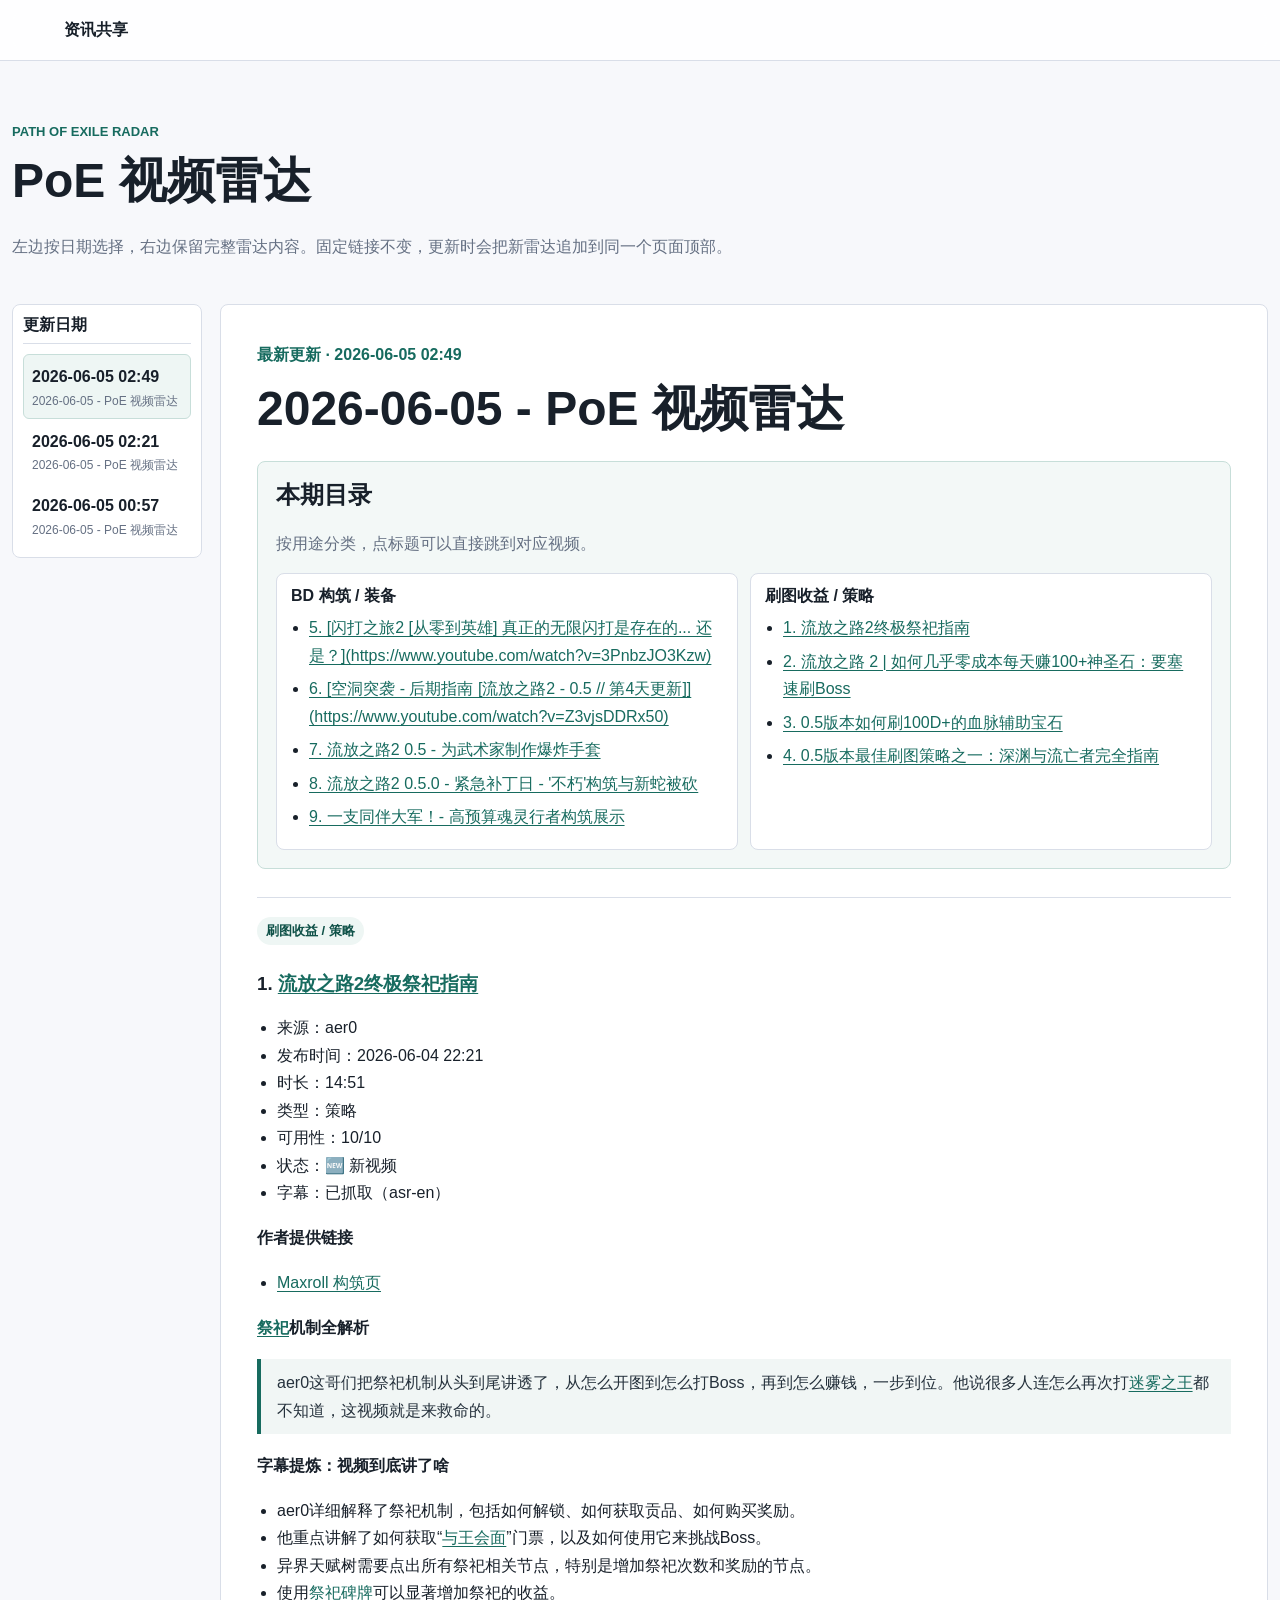
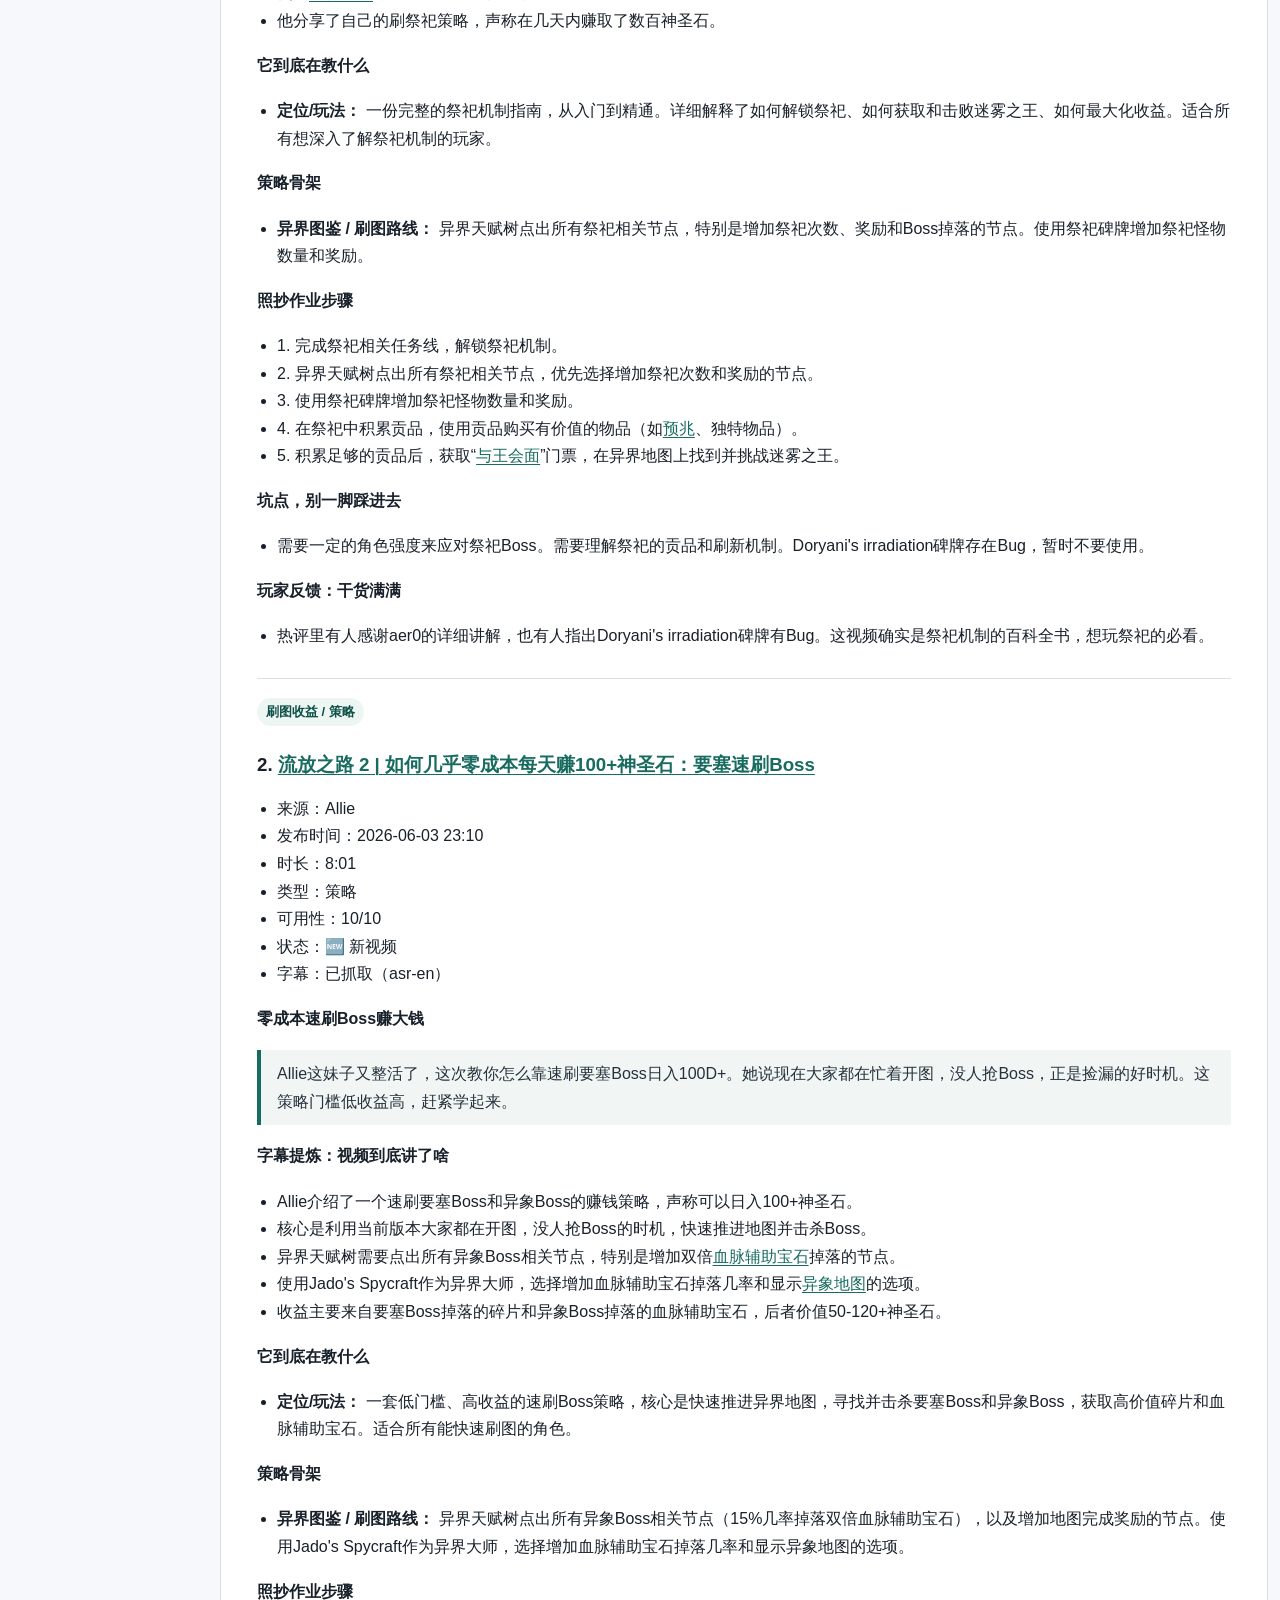
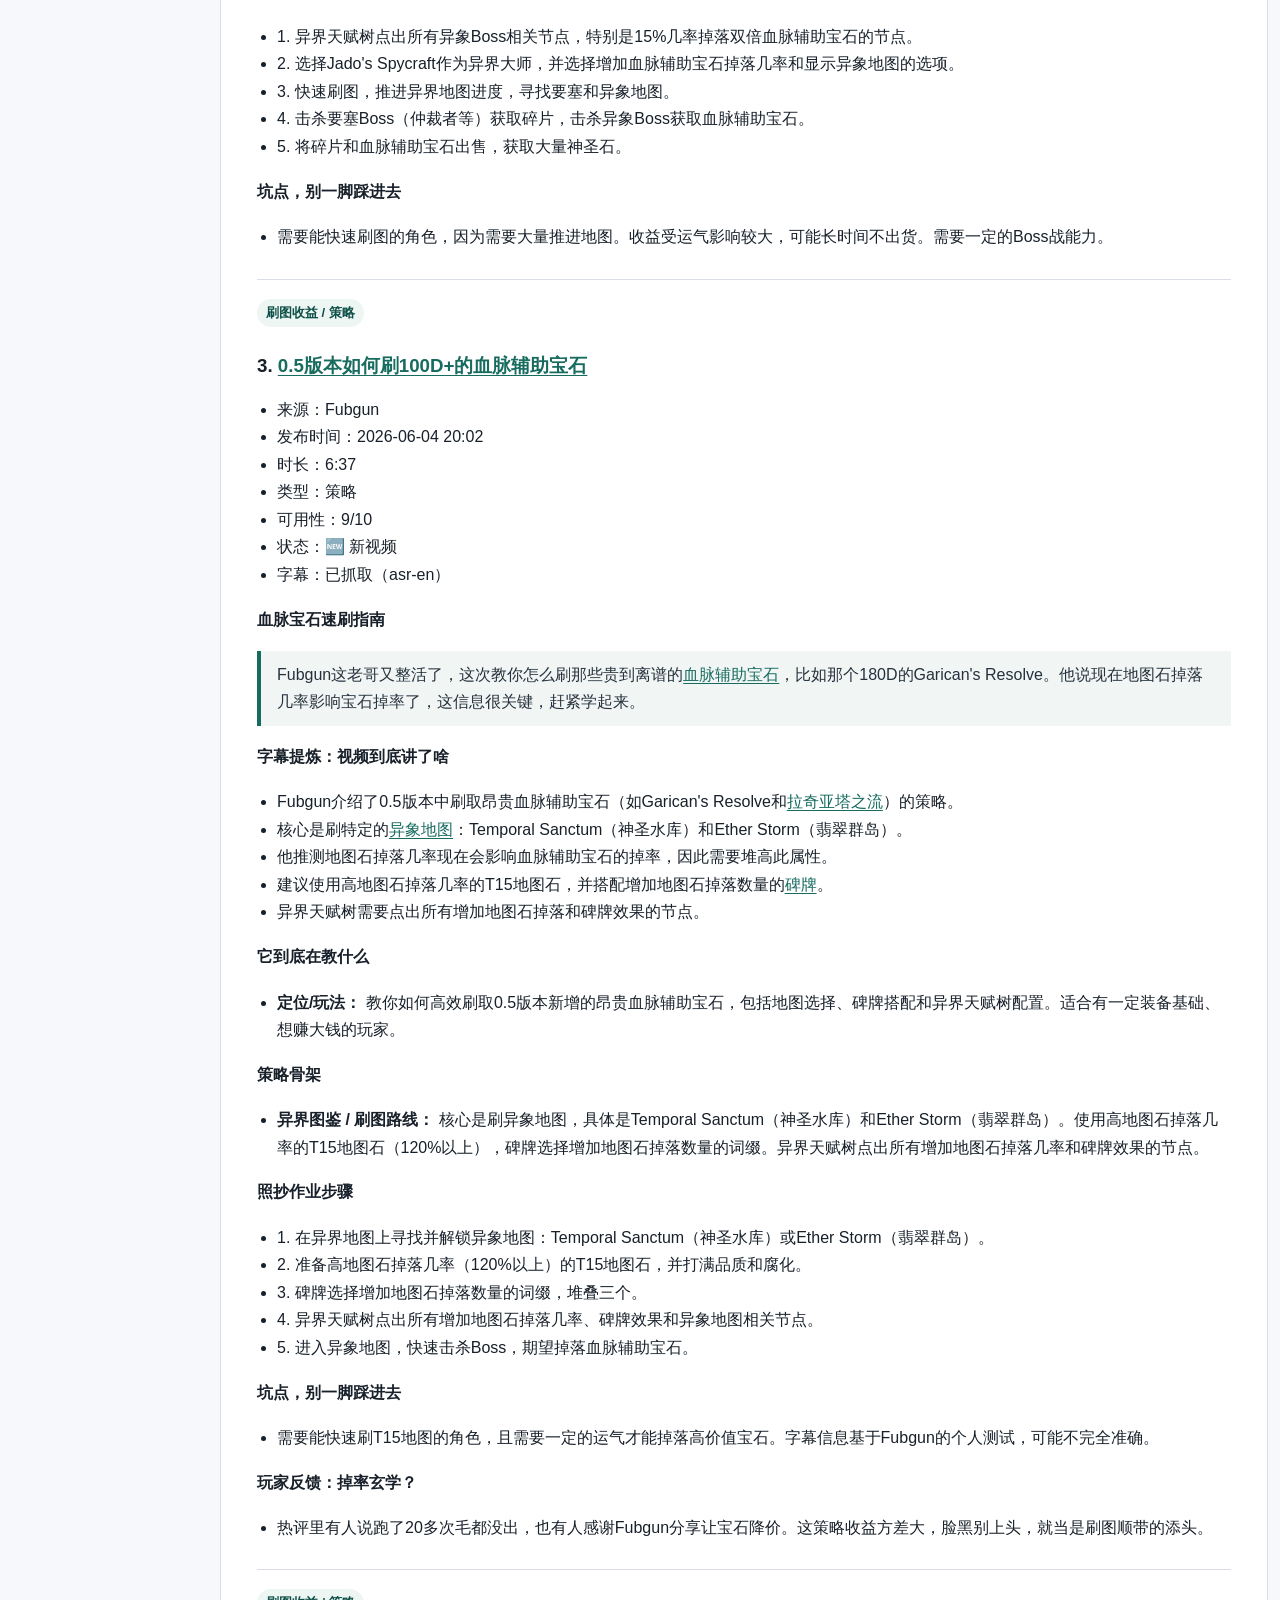
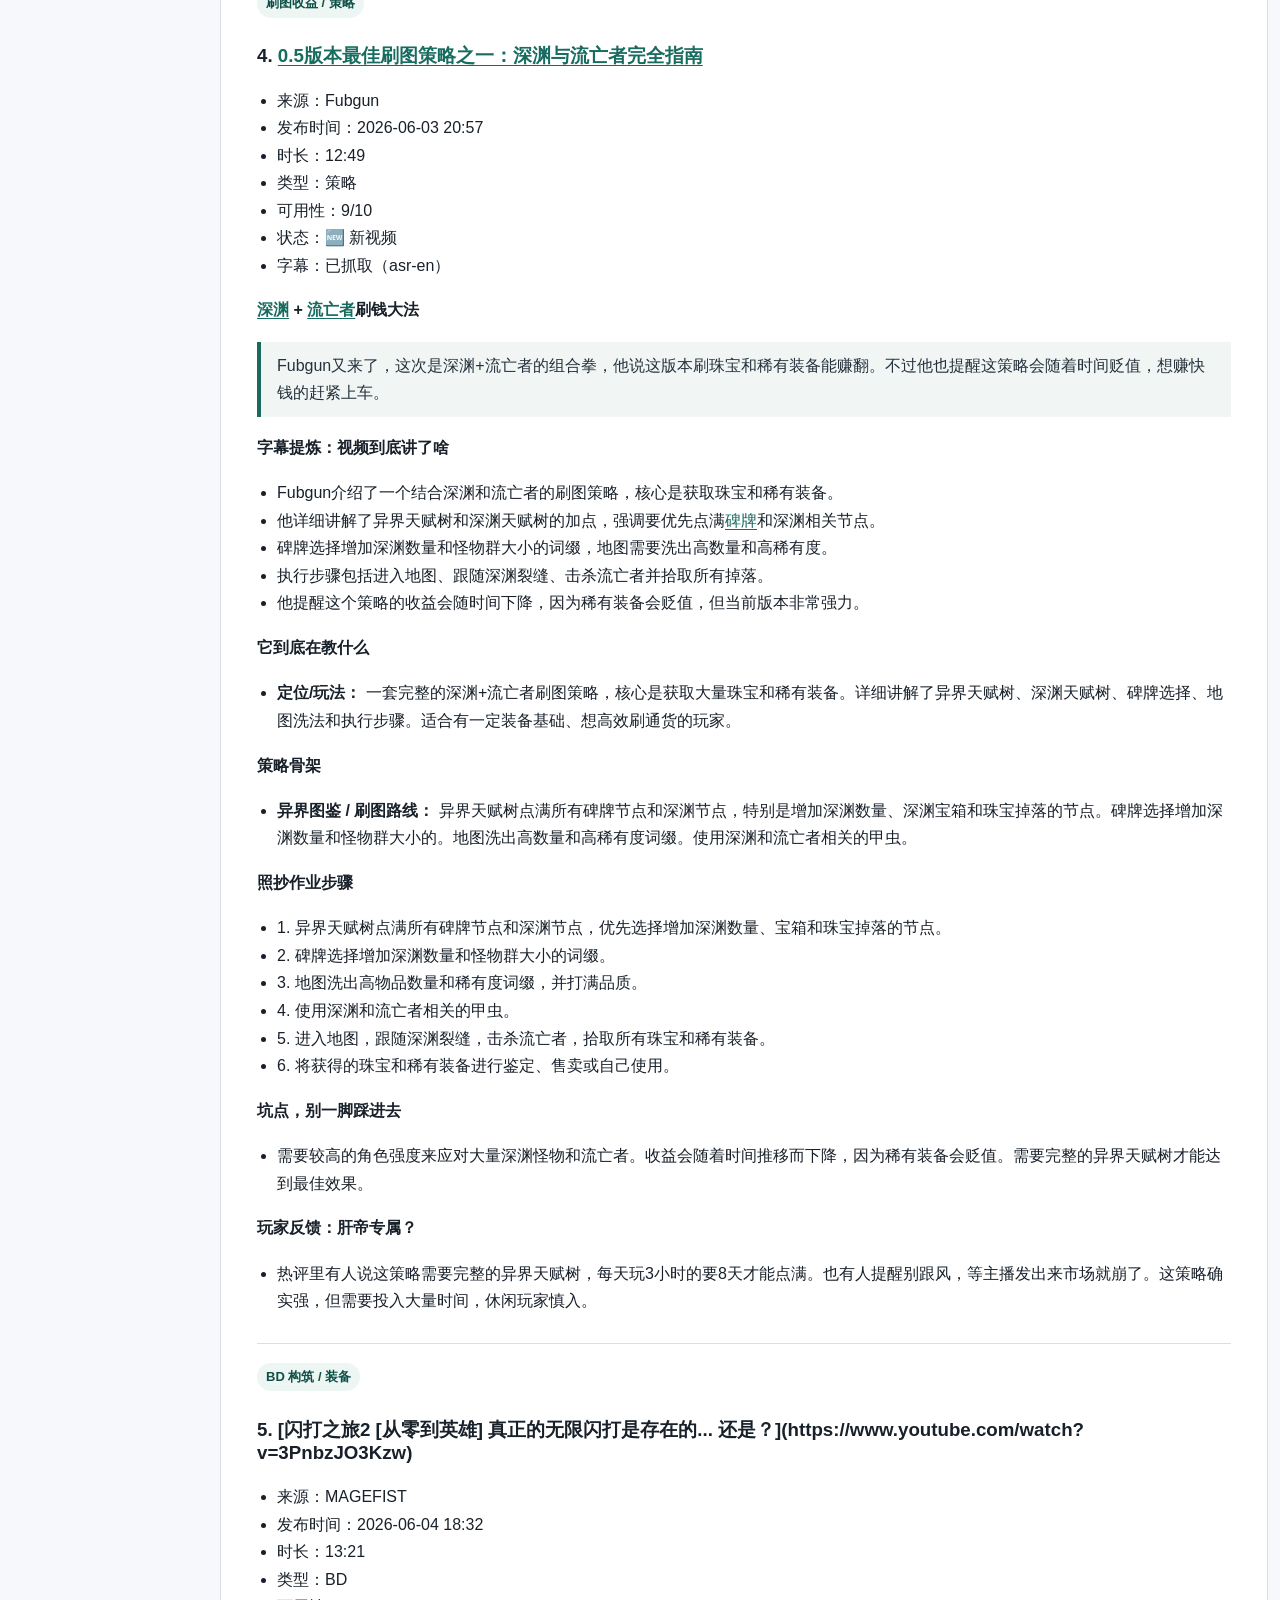
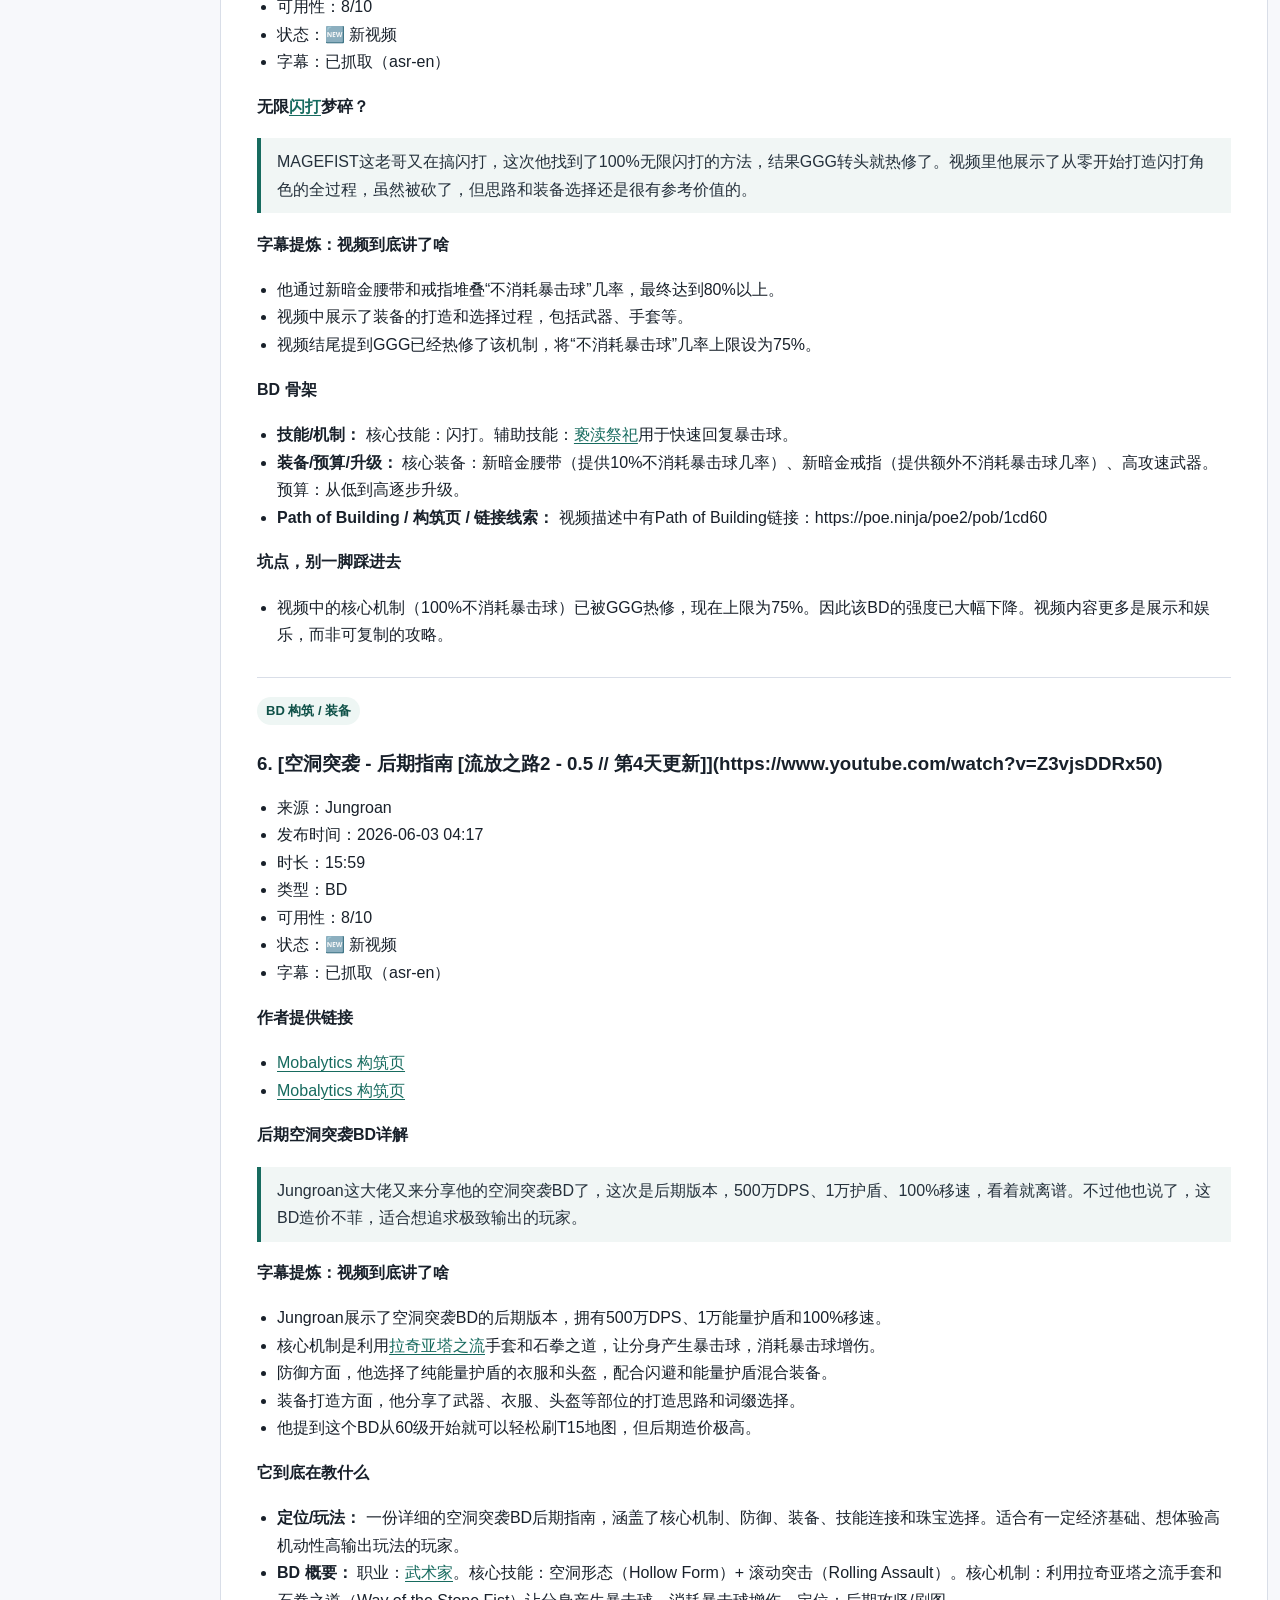
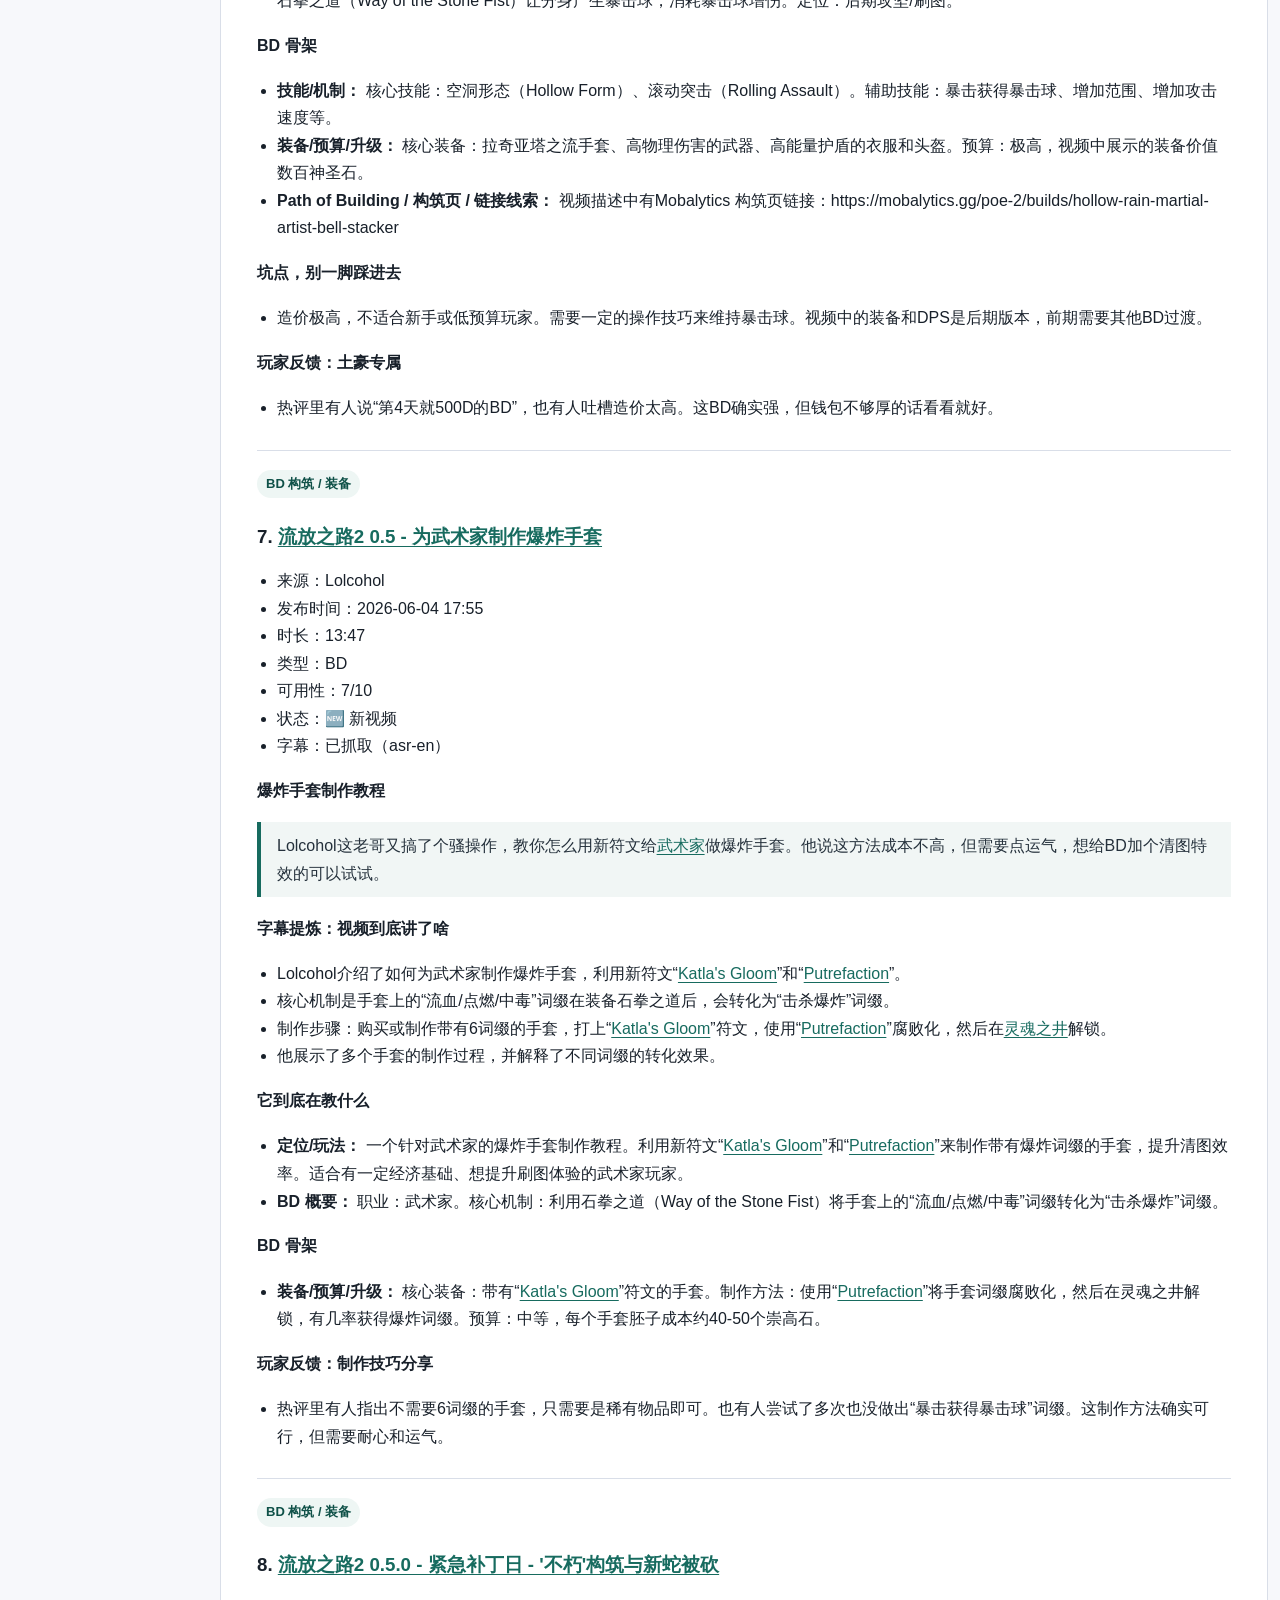
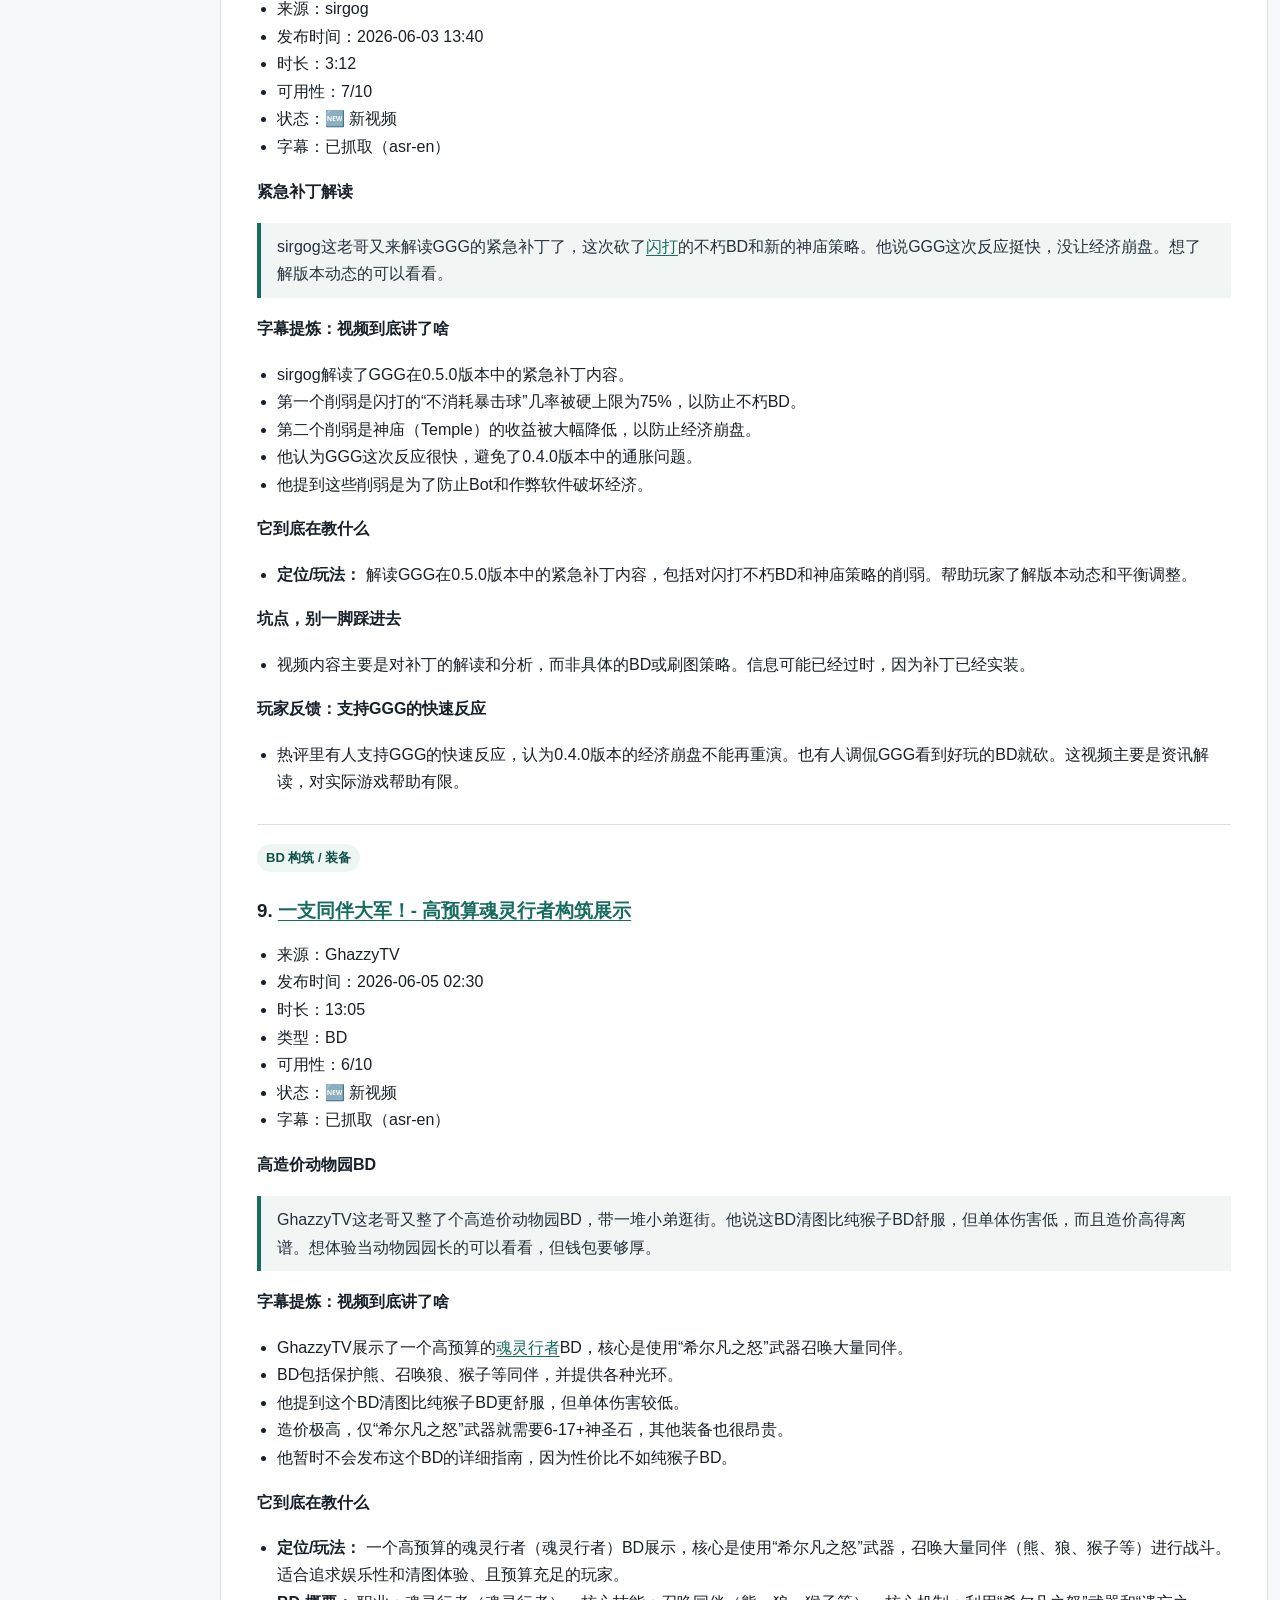
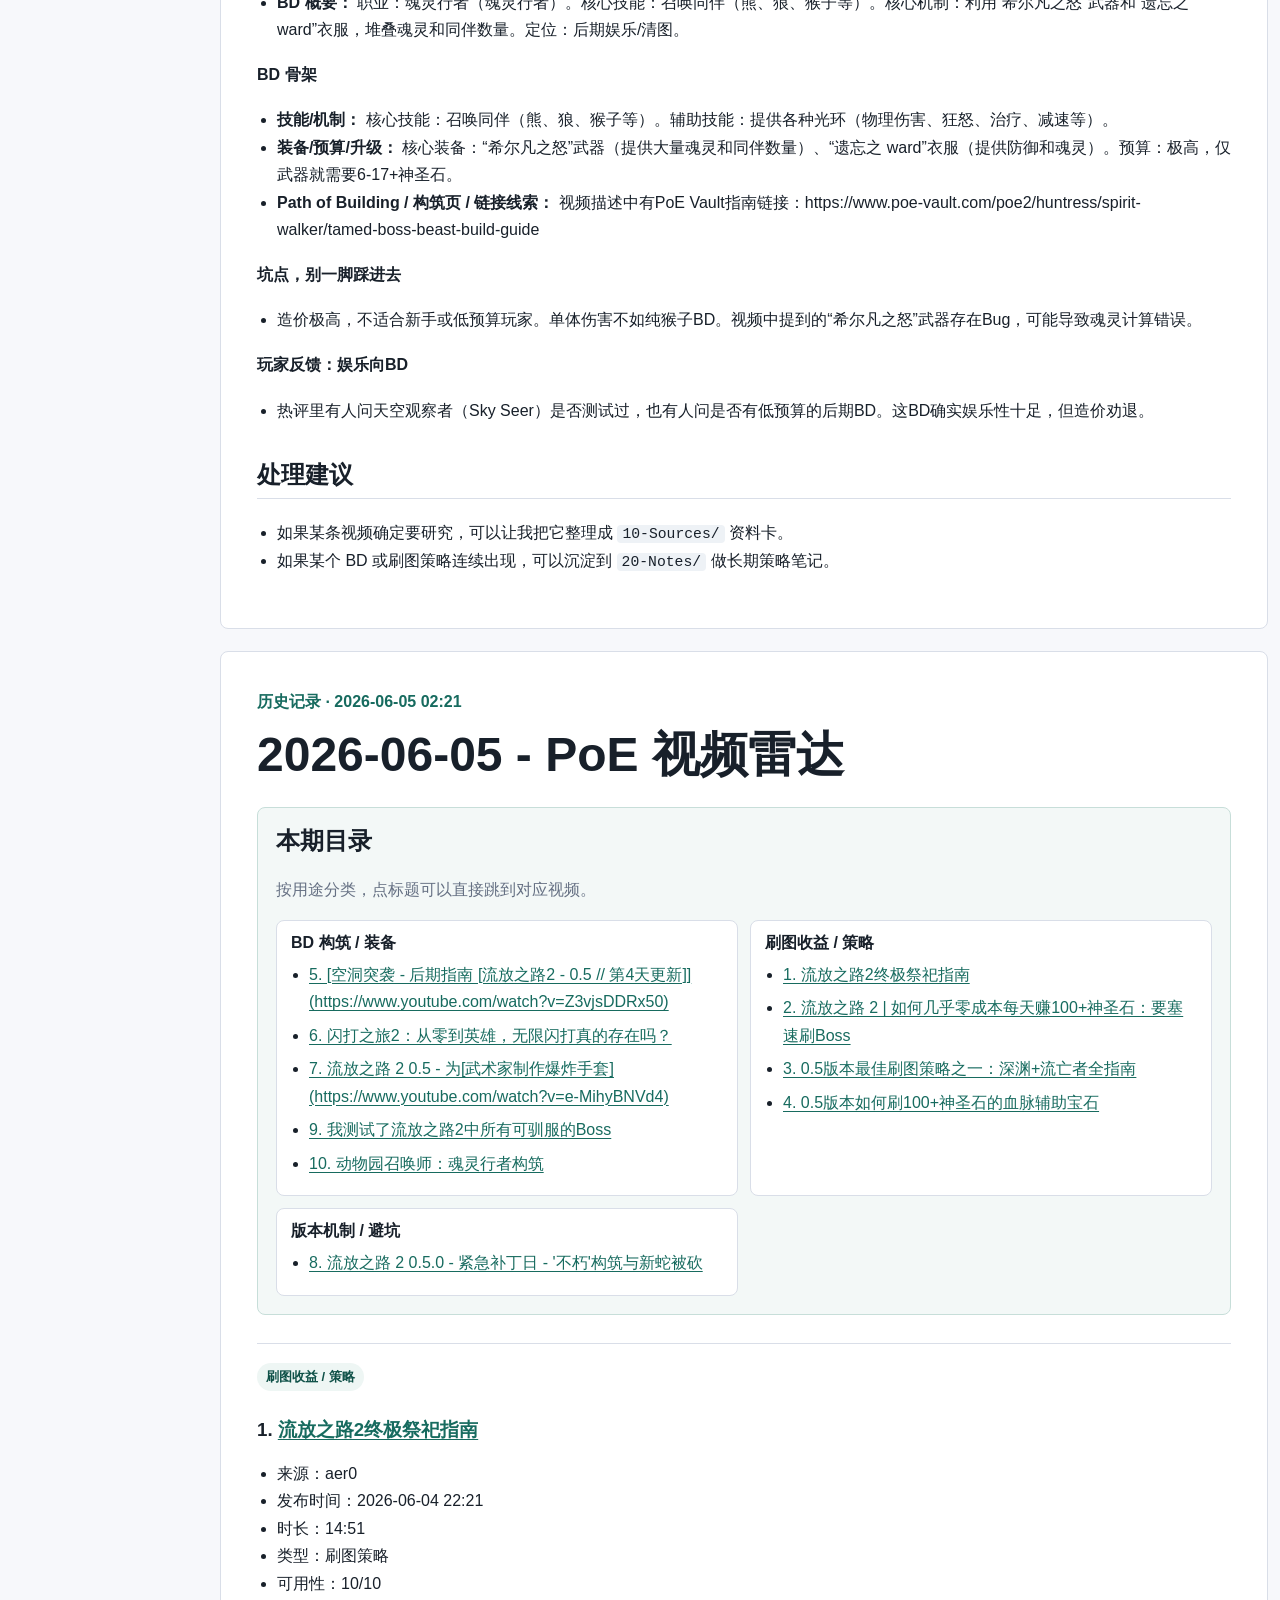
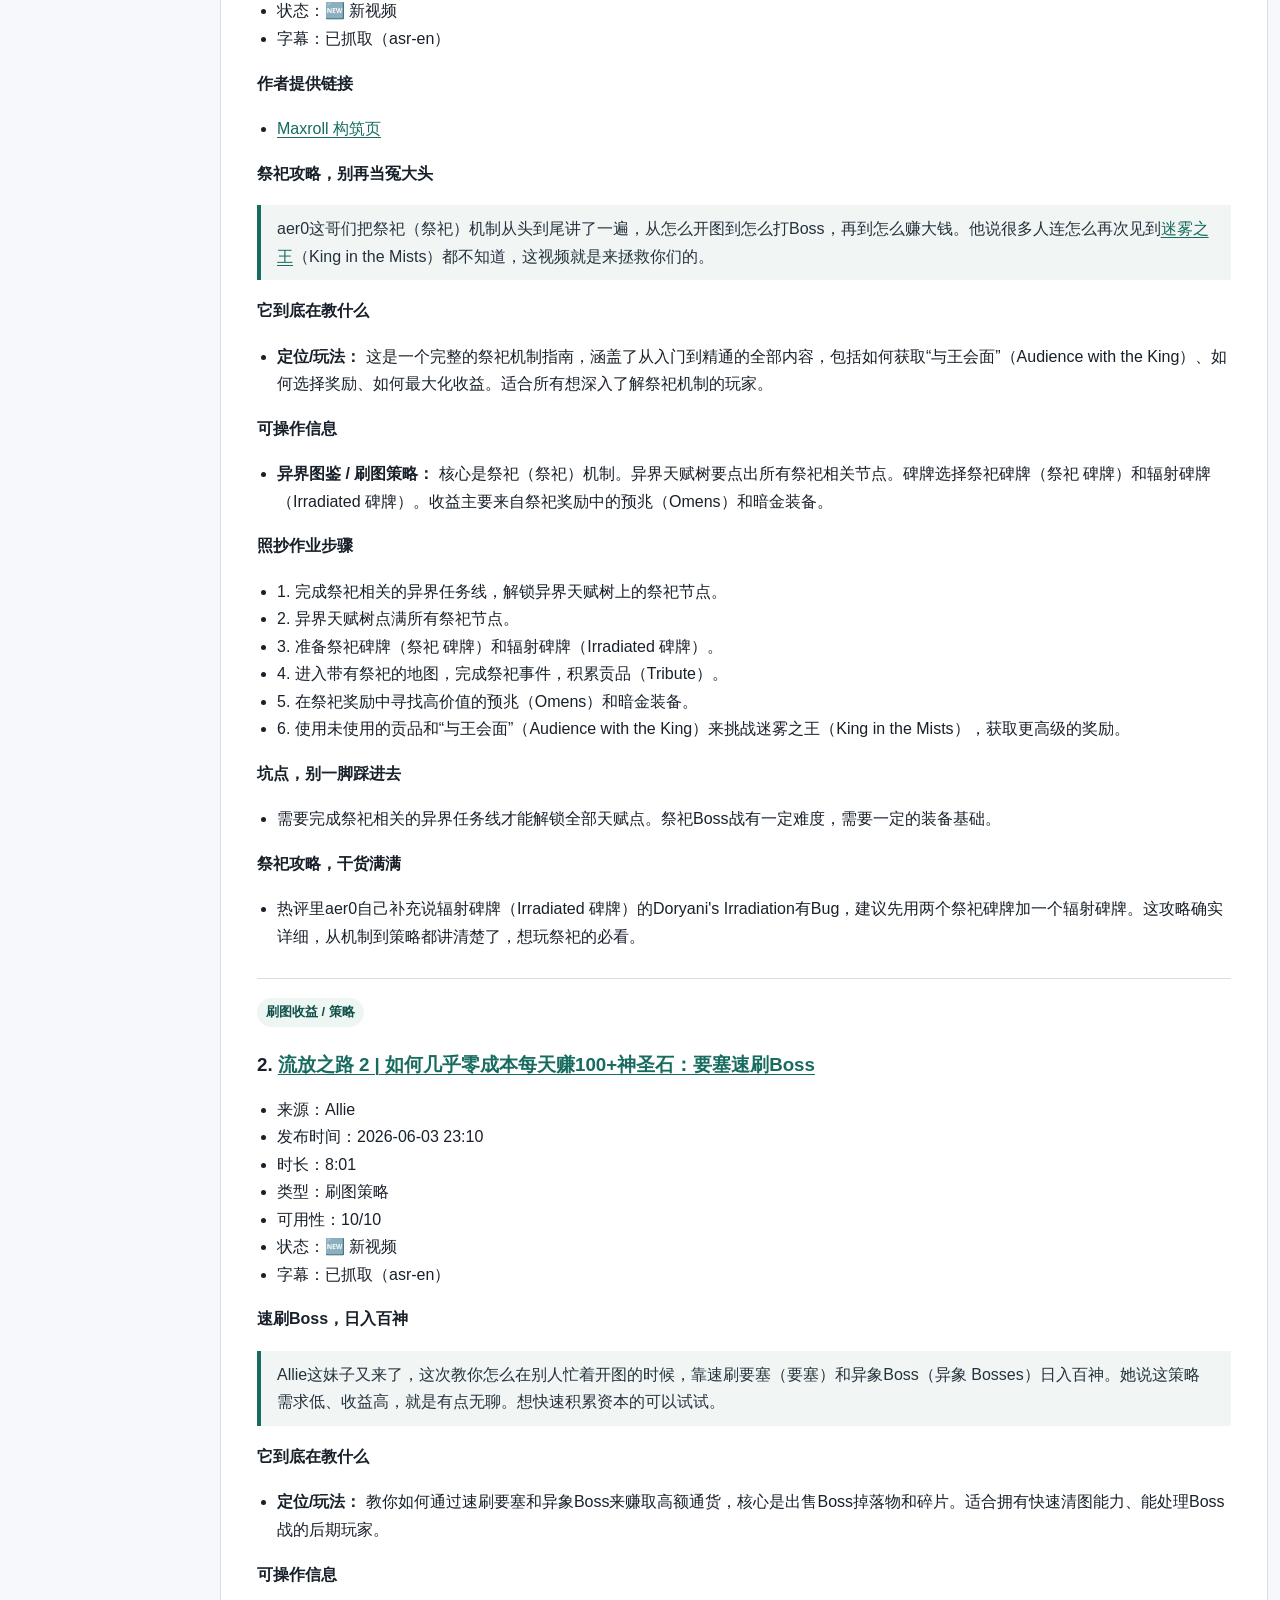
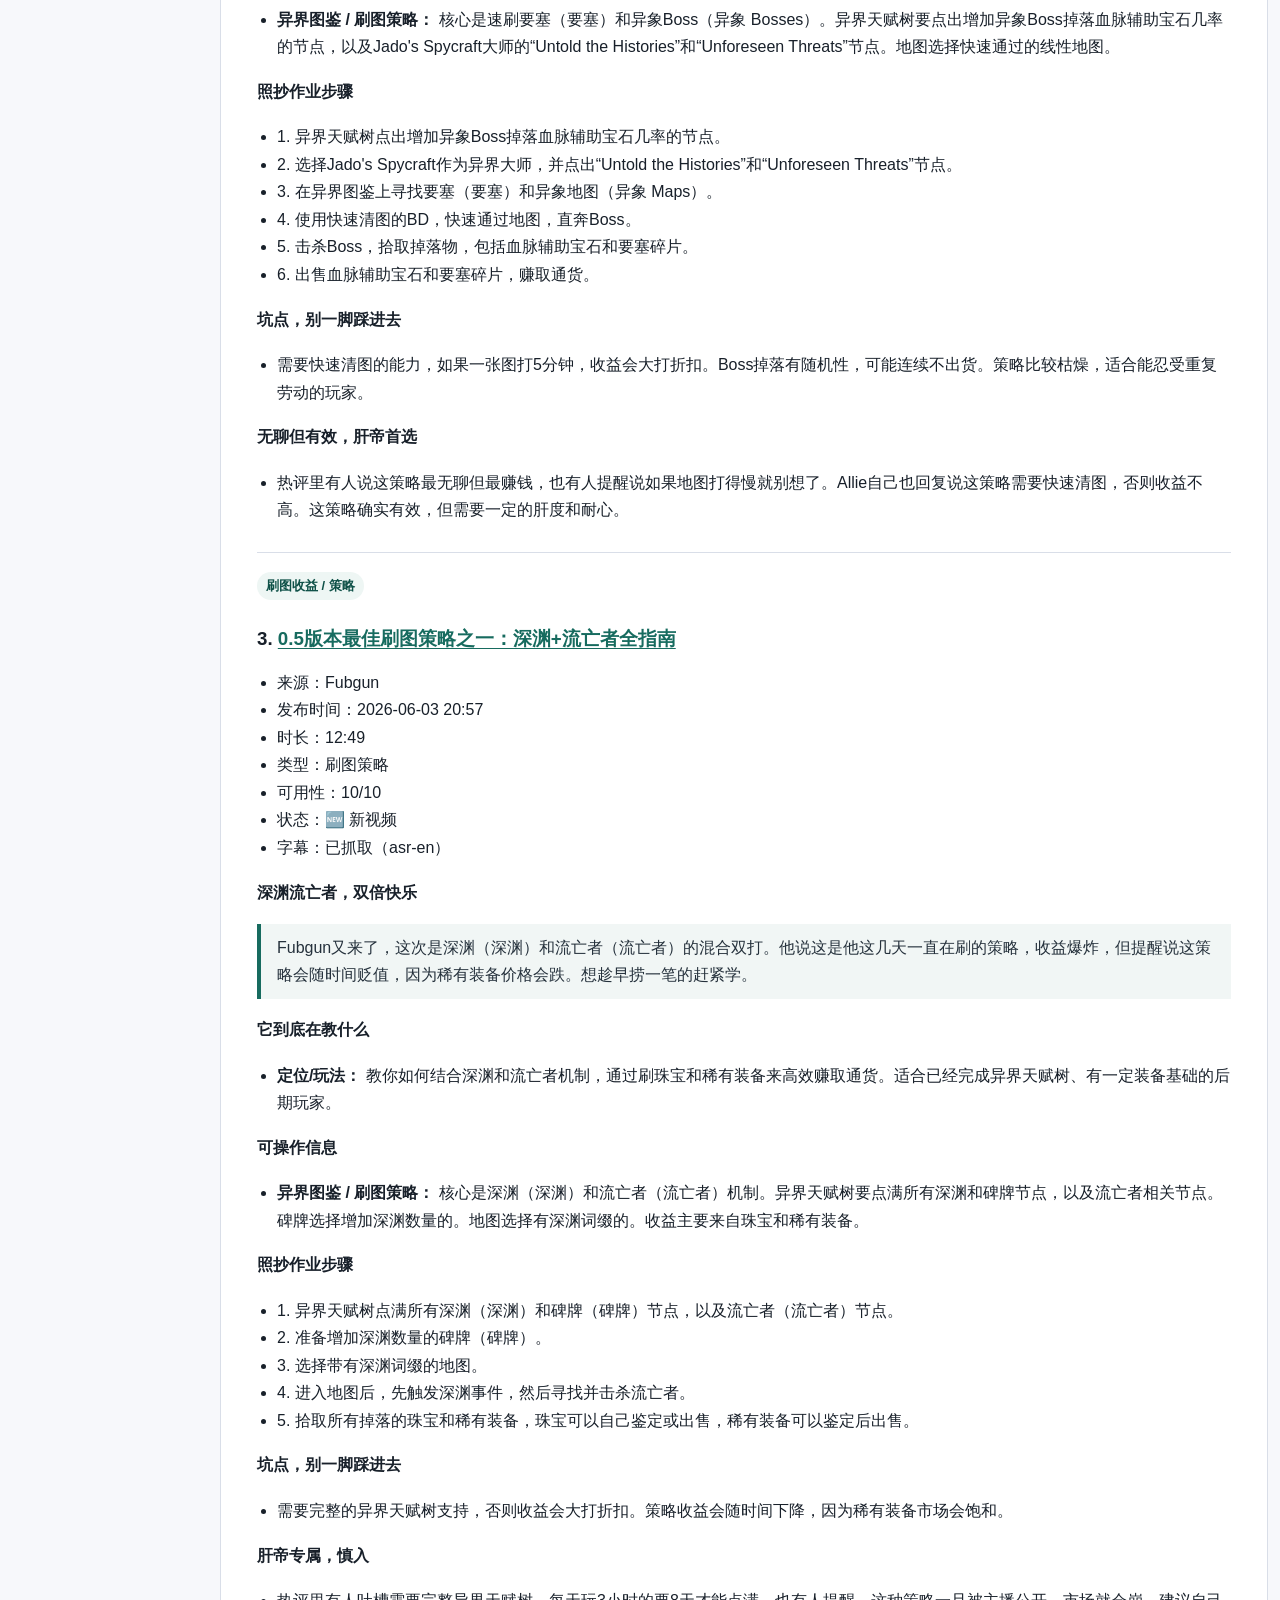
==== commit 2633c8d5: "Update public site" ====
--- a/poe-latest.html
+++ b/poe-latest.html
@@ -505,11 +505,8 @@
 <ul>
 <li><strong>定位/玩法：</strong> 这是一个完整的祭祀机制指南，涵盖了从入门到精通的全部内容，包括如何获取“与王会面”（Audience with the King）、如何选择奖励、如何最大化收益。适合所有想深入了解祭祀机制的玩家。</li>
 </ul>
-<h4><strong>策略骨架 / BD 骨架</strong></h4>
-<ul>
-<li><strong>技能/机制：</strong> 未从标题/简介/字幕中确认</li>
-<li><strong>装备/预算/升级：</strong> 未从标题/简介/字幕中确认</li>
-<li><strong>Path of Building / 构筑页 / 链接线索：</strong> 未发现</li>
+<h4><strong>可操作信息</strong></h4>
+<ul>
 <li><strong>异界图鉴 / 刷图策略：</strong> 核心是祭祀（祭祀）机制。异界天赋树要点出所有祭祀相关节点。碑牌选择祭祀碑牌（祭祀 碑牌）和辐射碑牌（Irradiated 碑牌）。收益主要来自祭祀奖励中的预兆（Omens）和暗金装备。</li>
 </ul>
 <h4><strong>照抄作业步骤</strong></h4>
@@ -528,7 +525,6 @@
 <h4><strong>祭祀攻略，干货满满</strong></h4>
 <ul>
 <li>热评里aer0自己补充说辐射碑牌（Irradiated 碑牌）的Doryani's Irradiation有Bug，建议先用两个祭祀碑牌加一个辐射碑牌。这攻略确实详细，从机制到策略都讲清楚了，想玩祭祀的必看。</li>
-<li><strong>命中关键词：</strong> atlas, build, currency, farm, farming, guide, profit, ritual, strategy</li>
 </ul>
     </section>
 <section class="poe-video-card" id="poe-2026-06-05-02-21-video-02">
@@ -549,11 +545,8 @@
 <ul>
 <li><strong>定位/玩法：</strong> 教你如何通过速刷要塞和异象Boss来赚取高额通货，核心是出售Boss掉落物和碎片。适合拥有快速清图能力、能处理Boss战的后期玩家。</li>
 </ul>
-<h4><strong>策略骨架 / BD 骨架</strong></h4>
-<ul>
-<li><strong>技能/机制：</strong> 未从标题/简介/字幕中确认</li>
-<li><strong>装备/预算/升级：</strong> 未从标题/简介/字幕中确认</li>
-<li><strong>Path of Building / 构筑页 / 链接线索：</strong> 未发现</li>
+<h4><strong>可操作信息</strong></h4>
+<ul>
 <li><strong>异界图鉴 / 刷图策略：</strong> 核心是速刷要塞（要塞）和异象Boss（异象 Bosses）。异界天赋树要点出增加异象Boss掉落血脉辅助宝石几率的节点，以及Jado's Spycraft大师的“Untold the Histories”和“Unforeseen Threats”节点。地图选择快速通过的线性地图。</li>
 </ul>
 <h4><strong>照抄作业步骤</strong></h4>
@@ -572,7 +565,6 @@
 <h4><strong>无聊但有效，肝帝首选</strong></h4>
 <ul>
 <li>热评里有人说这策略最无聊但最赚钱，也有人提醒说如果地图打得慢就别想了。Allie自己也回复说这策略需要快速清图，否则收益不高。这策略确实有效，但需要一定的肝度和耐心。</li>
-<li><strong>命中关键词：</strong> atlas, boss rush, map, mapping, profit, strategy</li>
 </ul>
     </section>
 <section class="poe-video-card" id="poe-2026-06-05-02-21-video-03">
@@ -593,11 +585,8 @@
 <ul>
 <li><strong>定位/玩法：</strong> 教你如何结合深渊和流亡者机制，通过刷珠宝和稀有装备来高效赚取通货。适合已经完成异界天赋树、有一定装备基础的后期玩家。</li>
 </ul>
-<h4><strong>策略骨架 / BD 骨架</strong></h4>
-<ul>
-<li><strong>技能/机制：</strong> 未从标题/简介/字幕中确认</li>
-<li><strong>装备/预算/升级：</strong> 未从标题/简介/字幕中确认</li>
-<li><strong>Path of Building / 构筑页 / 链接线索：</strong> 未发现</li>
+<h4><strong>可操作信息</strong></h4>
+<ul>
 <li><strong>异界图鉴 / 刷图策略：</strong> 核心是深渊（深渊）和流亡者（流亡者）机制。异界天赋树要点满所有深渊和碑牌节点，以及流亡者相关节点。碑牌选择增加深渊数量的。地图选择有深渊词缀的。收益主要来自珠宝和稀有装备。</li>
 </ul>
 <h4><strong>照抄作业步骤</strong></h4>
@@ -615,7 +604,6 @@
 <h4><strong>肝帝专属，慎入</strong></h4>
 <ul>
 <li>热评里有人吐槽需要完整异界天赋树，每天玩3小时的要8天才能点满。也有人提醒，这种策略一旦被主播公开，市场就会崩，建议自己开发新策略。这策略确实香，但门槛和竞争都不小。</li>
-<li><strong>命中关键词：</strong> -highlight, atlas, build, currency, farm, guide, map</li>
 </ul>
     </section>
 <section class="poe-video-card" id="poe-2026-06-05-02-21-video-04">
@@ -636,11 +624,8 @@
 <ul>
 <li><strong>定位/玩法：</strong> 教你如何通过刷异象地图（异象 Maps）来获取高价值的血脉辅助宝石（Lineage Support Gems），适合有一定地图进度、想赚大钱的玩家。</li>
 </ul>
-<h4><strong>策略骨架 / BD 骨架</strong></h4>
-<ul>
-<li><strong>技能/机制：</strong> 未从标题/简介/字幕中确认</li>
-<li><strong>装备/预算/升级：</strong> 未从标题/简介/字幕中确认</li>
-<li><strong>Path of Building / 构筑页 / 链接线索：</strong> 未发现</li>
+<h4><strong>可操作信息</strong></h4>
+<ul>
 <li><strong>异界图鉴 / 刷图策略：</strong> 核心是刷异象地图（异象 Maps），具体是Temporal Sanctum（神圣水库）和Ether Storm（翡翠群岛）。使用高地图石掉落几率的六词缀地图石（地图石），以及增加地图石掉落数量的碑牌（碑牌）。异界天赋树点出所有增加地图石掉落几率的节点。</li>
 </ul>
 <h4><strong>照抄作业步骤</strong></h4>
@@ -658,7 +643,6 @@
 <h4><strong>玩家实测：脸黑勿入</strong></h4>
 <ul>
 <li>热评里有人跑了20多把毛都没出，也有人感谢Fubgun让宝石降价。这策略收益方差极大，欧洲人一把赚翻，非洲人可能血本无归。建议心态放平，当副业刷，别all in。</li>
-<li><strong>命中关键词：</strong> -highlight, atlas, build, currency, farm, guide, map</li>
 </ul>
     </section>
 <section class="poe-video-card" id="poe-2026-06-05-02-21-video-05">
@@ -685,7 +669,7 @@
 <li><strong>定位/玩法：</strong> 这是一个后期空洞突袭构筑的完整指南，展示了如何通过装备和天赋堆叠高额伤害和防御。适合有大量通货投入、追求极致输出的后期玩家。</li>
 <li><strong>BD 概要：</strong> 职业/升华：<a href="https://poe2db.tw/us/Martial_Artist" target="_blank" rel="noopener noreferrer">武术家</a>（武术家）。核心技能：空洞突袭（空洞突袭）/ 旋转突击（Rolling Assault）。定位：后期速刷/攻坚。</li>
 </ul>
-<h4><strong>策略骨架 / BD 骨架</strong></h4>
+<h4><strong>可操作信息</strong></h4>
 <ul>
 <li><strong>技能/机制：</strong> 核心技能：空洞突袭（空洞突袭）和旋转突击（Rolling Assault）。核心机制：利用Lactoneal Caress手套和武术家的石拳（Way of the Stone Fist）让分身产生暴击球，然后通过空洞突袭消耗暴击球来增伤。</li>
 <li><strong>装备/预算/升级：</strong> 核心装备：Lactoneal Caress手套、高物理伤害的法杖、纯能量护盾的衣服和头盔、提供闪避的腰带（如Mageblood）。预算：极高，评论区估计约500神圣石。</li>
@@ -706,7 +690,6 @@
 <h4><strong>大佬的玩具，平民看看就好</strong></h4>
 <ul>
 <li>热评都在吐槽这个构筑的造价，有人说“第4天就500神圣石的构筑，当然没问题”。也有人对比了锤子技能，说锤子技能范围小50%还慢三倍。这构筑确实强，但也是真的贵，普通玩家看看思路就好。</li>
-<li><strong>命中关键词：</strong> build, endgame, guide, leveling</li>
 </ul>
     </section>
 <section class="poe-video-card" id="poe-2026-06-05-02-21-video-06">
@@ -728,12 +711,11 @@
 <li><strong>定位/玩法：</strong> 这是一个闪打构筑的从零到英雄的完整记录，展示了如何通过装备和机制堆叠闪回几率，实现近乎无限的闪打。适合喜欢近战、追求极致爽感的玩家，但请注意该构筑已被削弱。</li>
 <li><strong>BD 概要：</strong> 职业/升华：未明确说明，但根据技能和装备推测为<a href="https://poe2db.tw/us/Martial_Artist" target="_blank" rel="noopener noreferrer">武术家</a>（武术家）或类似近战职业。核心技能：闪打（Flicker Strike）。定位：后期速刷/攻坚。</li>
 </ul>
-<h4><strong>策略骨架 / BD 骨架</strong></h4>
+<h4><strong>可操作信息</strong></h4>
 <ul>
 <li><strong>技能/机制：</strong> 核心技能：闪打（Flicker Strike）。辅助技能：利用Reaper Invocation和Profane 祭祀在闪打过程中回复暴击球。</li>
 <li><strong>装备/预算/升级：</strong> 核心装备：Aramir的偶像（Idol of Aramir）提供10%不消耗暴击球几率，Utred's Sedarius房间的怪物词缀提供额外不消耗暴击球几率。武器：高物理伤害的双手武器或法杖。</li>
 <li><strong>Path of Building / 构筑页 / 链接线索：</strong> Path of Building链接：https://poe.ninja/poe2/Path of Building/1cd60</li>
-<li><strong>异界图鉴 / 刷图策略：</strong> 未明确说明，但视频中提到了刷深渊（深渊）和Utred's Sedarius房间。</li>
 </ul>
 <h4><strong>照抄作业步骤</strong></h4>
 <ul>
@@ -750,7 +732,6 @@
 <h4><strong>GGG：闪打？不存在的</strong></h4>
 <ul>
 <li>热评一片哀嚎，都在吐槽GGG砍闪打不砍猴子宠物。有人说GGG看到好玩的近战构筑就拉警报，也有人调侃MAGEFIST说“他其实...并不安全”。这波削弱确实让闪打玩家心碎，但视频本身还是很有参考价值。</li>
-<li><strong>命中关键词：</strong> build, guide, pob</li>
 </ul>
     </section>
 <section class="poe-video-card" id="poe-2026-06-05-02-21-video-07">
@@ -772,11 +753,9 @@
 <li><strong>定位/玩法：</strong> 这是一个针对武术家（武术家）的爆炸手套制作指南，利用新符文“<a href="https://poe2db.tw/us/Katlas_Gloom" target="_blank" rel="noopener noreferrer">Katla's Gloom</a>”和“<a href="https://poe2db.tw/us/Putrefaction" target="_blank" rel="noopener noreferrer">Putrefaction</a>”腐化来获取爆炸词缀。适合有一定通货、想提升清图效率的武术家玩家。</li>
 <li><strong>BD 概要：</strong> 职业/升华：武术家（武术家）。核心机制：利用手套上的爆炸词缀，在击杀敌人时造成范围伤害，提升清图效率。</li>
 </ul>
-<h4><strong>策略骨架 / BD 骨架</strong></h4>
-<ul>
-<li><strong>技能/机制：</strong> 未从标题/简介/字幕中确认</li>
+<h4><strong>可操作信息</strong></h4>
+<ul>
 <li><strong>装备/预算/升级：</strong> 核心装备：带有“Katla's Gloom”符文的手套。制作方法：使用“Putrefaction”腐化将手套上的词缀转化为可揭晓的腐化词缀，然后在“Well of Souls”揭晓，有几率获得爆炸词缀。</li>
-<li><strong>Path of Building / 构筑页 / 链接线索：</strong> 未发现</li>
 </ul>
 <h4><strong>照抄作业步骤</strong></h4>
 <ul>
@@ -793,7 +772,6 @@
 <h4><strong>制作有坑，注意细节</strong></h4>
 <ul>
 <li>热评里有人指出其实不需要把装备点满6词缀也能用“Putrefaction”，Lolcohol这老哥可能多花了冤枉钱。也有人反映说很难揭晓到“Arcane Surge”词缀。这制作方法确实可行，但细节上要注意，别被老哥带偏了。</li>
-<li><strong>命中关键词：</strong> budget, build</li>
 </ul>
     </section>
 <section class="poe-video-card" id="poe-2026-06-05-02-21-video-08">
@@ -814,12 +792,7 @@
 <ul>
 <li><strong>定位/玩法：</strong> 这是一个关于0.5.0紧急补丁的资讯分析，解释了GGG为什么要削弱闪打和神庙策略，以及这些改动对游戏经济的影响。适合关心游戏动态、想了解版本变动的玩家。</li>
 </ul>
-<h4><strong>策略骨架 / BD 骨架</strong></h4>
-<ul>
-<li><strong>技能/机制：</strong> 未从标题/简介/字幕中确认</li>
-<li><strong>装备/预算/升级：</strong> 未从标题/简介/字幕中确认</li>
-<li><strong>Path of Building / 构筑页 / 链接线索：</strong> 未发现</li>
-</ul>
+<h4><strong>可操作信息</strong></h4>
 <h4><strong>坑点，别一脚踩进去</strong></h4>
 <ul>
 <li>这是一个资讯分析视频，不是直接的BD或刷图策略指南。但其中关于神庙策略被砍的信息，对于正在使用该策略的玩家有重要参考价值。</li>
@@ -827,7 +800,6 @@
 <h4><strong>GGG终于干活了</strong></h4>
 <ul>
 <li>热评里都在吐槽0.4版本的经济崩盘，说GGG这次总算学乖了，提前动手。也有人调侃说“听到一个同志在哭”。这视频虽然不教具体策略，但能帮你了解版本动向，避免踩坑。</li>
-<li><strong>命中关键词：</strong> build, juicing</li>
 </ul>
     </section>
 <section class="poe-video-card" id="poe-2026-06-05-02-21-video-09">
@@ -849,11 +821,10 @@
 <li><strong>定位/玩法：</strong> 这是一个对所有可驯服Boss的实战测试，展示了不同Boss的清图和攻坚能力。适合玩召唤流、想了解不同Boss优缺点的玩家。</li>
 <li><strong>BD 概要：</strong> 职业/升华：未明确说明，但根据技能和装备推测为死灵师（死灵师）或类似召唤职业。核心技能：驯服Boss（Tamed Bosses）。定位：后期测试/娱乐。</li>
 </ul>
-<h4><strong>策略骨架 / BD 骨架</strong></h4>
+<h4><strong>可操作信息</strong></h4>
 <ul>
 <li><strong>技能/机制：</strong> 核心技能：驯服各种Boss，包括猴子（Monkey）、鲨鱼（Sharknado）、Scourge of the Skies等。核心机制：利用Sylvan FPG构筑来测试Boss性能。</li>
 <li><strong>装备/预算/升级：</strong> 核心装备：Sylvan FPG构筑所需的高预算装备。</li>
-<li><strong>Path of Building / 构筑页 / 链接线索：</strong> 未发现</li>
 </ul>
 <h4><strong>坑点，别一脚踩进去</strong></h4>
 <ul>
@@ -862,7 +833,6 @@
 <h4><strong>猴子太强，其他Boss有亮点</strong></h4>
 <ul>
 <li>热评里有人说Scourge of the Skies清图比猴子还强，也有人问有没有低预算的后期构筑。这视频虽然不教具体策略，但能帮你了解不同Boss的性能，为未来版本做准备。</li>
-<li><strong>命中关键词：</strong> build</li>
 </ul>
     </section>
 <section class="poe-video-card" id="poe-2026-06-05-02-21-video-10">
@@ -888,7 +858,7 @@
 <li><strong>定位/玩法：</strong> 这是一个动物园召唤师构筑的展示和问题排查，核心是利用新权杖“Silver's Averagey Pros”来召唤大量宝宝。适合喜欢召唤玩法、能忍受Bug的玩家。</li>
 <li><strong>BD 概要：</strong> 职业/升华：未明确说明，但根据技能和装备推测为死灵师（死灵师）或类似召唤职业。核心技能：召唤各种野兽（Beasts）。定位：后期速刷。</li>
 </ul>
-<h4><strong>策略骨架 / BD 骨架</strong></h4>
+<h4><strong>可操作信息</strong></h4>
 <ul>
 <li><strong>技能/机制：</strong> 核心技能：召唤各种野兽，包括猴子（Monkey）、鲨鱼（Sharknado）等。核心机制：利用新权杖“Silver's Averagey Pros”来增加召唤物数量。</li>
 <li><strong>装备/预算/升级：</strong> 核心装备：新权杖“Silver's Averagey Pros”。其他装备：提供召唤物等级和生命值的装备。</li>
@@ -909,7 +879,6 @@
 <h4><strong>Bug太多，谨慎入坑</strong></h4>
 <ul>
 <li>热评里有人指出魂灵保留Bug可能是因为武器切换时符文导致的，CaptainLance9自己也找到了一个临时解决方案（把狼群技能设置在武器组1）。这构筑想法很好，但Bug确实劝退，想玩的得等修复。</li>
-<li><strong>命中关键词：</strong> build</li>
 </ul>
 <h2>处理建议</h2>
 <ul>
@@ -969,11 +938,8 @@
 <ul>
 <li><strong>定位/玩法：</strong> 这是一份完整的祭祀机制攻略，详细解释了如何最大化收益，包括贡品使用、奖励选择、碑牌搭配、异界天赋树配置以及Boss打法，适合所有想从祭祀中赚取通货的玩家。</li>
 </ul>
-<h4><strong>策略骨架 / BD 骨架</strong></h4>
-<ul>
-<li><strong>技能/机制：</strong> 未从标题/简介/字幕中确认</li>
-<li><strong>装备/预算/升级：</strong> 未从标题/简介/字幕中确认</li>
-<li><strong>Path of Building / 构筑页 / 链接线索：</strong> 未发现</li>
+<h4><strong>可操作信息</strong></h4>
+<ul>
 <li><strong>异界图鉴 / 刷图策略：</strong> 推荐使用2个祭祀碑牌+1个辐照碑牌（因为多里亚尼的辐照有bug），异界天赋树点出所有祭祀相关节点，最大化怪物数量和奖励。</li>
 </ul>
 <h4><strong>照抄作业步骤</strong></h4>
@@ -991,7 +957,6 @@
 <h4><strong>作者亲自勘误：碑牌搭配有讲究</strong></h4>
 <ul>
 <li>作者在置顶评论里补充了碑牌搭配细节，并指出辐照碑牌有bug。玩家反馈积极，认为这是目前最详细的祭祀指南。</li>
-<li><strong>命中关键词：</strong> atlas, build, currency, farm, farming, guide, profit, ritual, strategy</li>
 </ul>
     </section>
 <section class="poe-video-card" id="poe-2026-06-05-00-57-video-02">
@@ -1012,11 +977,8 @@
 <ul>
 <li><strong>定位/玩法：</strong> 这是一个非常具体的刷图策略，教你如何利用异象地图、特定碑牌和异界天赋树来高效刷取高价值的血脉支援宝石，适合有一定装备基础、想快速积累通货的玩家。</li>
 </ul>
-<h4><strong>策略骨架 / BD 骨架</strong></h4>
-<ul>
-<li><strong>技能/机制：</strong> 未从标题/简介/字幕中确认</li>
-<li><strong>装备/预算/升级：</strong> 未从标题/简介/字幕中确认</li>
-<li><strong>Path of Building / 构筑页 / 链接线索：</strong> 未发现</li>
+<h4><strong>可操作信息</strong></h4>
+<ul>
 <li><strong>异界图鉴 / 刷图策略：</strong> 核心是刷异象地图，配合增加地图石掉落几率的碑牌和异界天赋树，最大化血脉支援宝石的掉落。具体天赋树配置在视频6:03处展示。</li>
 </ul>
 <h4><strong>照抄作业步骤</strong></h4>
@@ -1034,7 +996,6 @@
 <h4><strong>玩家实测反馈：脸黑慎入</strong></h4>
 <ul>
 <li>热评里有人跑了20多把颗粒无收，也有人感谢Fubgun让宝石降价。这策略上限高但方差大，适合能接受连续空车的肝帝。</li>
-<li><strong>命中关键词：</strong> -highlight, atlas, build, currency, farm, guide, map</li>
 </ul>
     </section>
 <section class="poe-video-card" id="poe-2026-06-05-00-57-video-03">
@@ -1056,7 +1017,7 @@
 <li><strong>定位/玩法：</strong> 这是一个闪打BD的构筑展示，核心是堆叠暴击和冷却回复来实现无限闪打。视频包含了完整的装备、天赋和技能搭配，适合喜欢高速近战、追求极致机动性的玩家。注意：该BD可能已被热修削弱。</li>
 <li><strong>BD 概要：</strong> 职业/升华未明确，但从视频内容看是近战闪打流派。核心技能是闪打，通过堆叠暴击和冷却回复实现无限释放。定位是高速刷图，但攻坚能力存疑。</li>
 </ul>
-<h4><strong>策略骨架 / BD 骨架</strong></h4>
+<h4><strong>可操作信息</strong></h4>
 <ul>
 <li><strong>技能/机制：</strong> 核心技能：闪打。辅助技能：多重打击、近战物理伤害、暴击几率、暴击伤害、护体。</li>
 <li><strong>装备/预算/升级：</strong> 核心装备：高暴击武器、冷却回复戒指、暴击伤害项链。预算较高，需要大量通货支持。</li>
@@ -1077,7 +1038,6 @@
 <h4><strong>GGG的紧急热修：闪打梦碎</strong></h4>
 <ul>
 <li>热评里全是吐槽GGG砍闪打不砍猴子的，玩家普遍认为这个BD虽然爽但太容易被针对。现在玩闪打需要做好随时被削的心理准备。</li>
-<li><strong>命中关键词：</strong> build, guide, pob</li>
 </ul>
     </section>
 <section class="poe-video-card" id="poe-2026-06-05-00-57-video-04">
@@ -1098,11 +1058,9 @@
 <ul>
 <li><strong>定位/玩法：</strong> 这是一个具体的装备制作教程，教你如何利用新版本添加的'梅德维德的照料符文'来制作BIS级别的魔力堆叠胸甲。适合玩魔力流（如大法师、烙印等）且有一定经济实力的玩家。</li>
 </ul>
-<h4><strong>策略骨架 / BD 骨架</strong></h4>
-<ul>
-<li><strong>技能/机制：</strong> 未从标题/简介/字幕中确认</li>
+<h4><strong>可操作信息</strong></h4>
+<ul>
 <li><strong>装备/预算/升级：</strong> 核心装备：任意高护盾基底胸甲。关键工艺：使用'梅德维德的照料符文'来获得20%更多最大魔力。预算较高，需要大量通货购买符文和基底。</li>
-<li><strong>Path of Building / 构筑页 / 链接线索：</strong> 未发现</li>
 </ul>
 <h4><strong>照抄作业步骤</strong></h4>
 <ul>
@@ -1138,12 +1096,7 @@
 <ul>
 <li><strong>定位/玩法：</strong> 这是一个关于0.5.0紧急补丁的解读视频，分析了被砍的'不朽'闪打构筑和神庙收益套路，并讨论了GGG的平衡思路。适合想了解最新改动和游戏环境的玩家。</li>
 </ul>
-<h4><strong>策略骨架 / BD 骨架</strong></h4>
-<ul>
-<li><strong>技能/机制：</strong> 未从标题/简介/字幕中确认</li>
-<li><strong>装备/预算/升级：</strong> 未从标题/简介/字幕中确认</li>
-<li><strong>Path of Building / 构筑页 / 链接线索：</strong> 未发现</li>
-</ul>
+<h4><strong>可操作信息</strong></h4>
 <h4><strong>坑点，别一脚踩进去</strong></h4>
 <ul>
 <li>视频长度只有3分12秒，内容较为简略。主要是对补丁的解读，没有提供具体的BD或刷图策略。</li>
@@ -1151,7 +1104,6 @@
 <h4><strong>玩家对GGG的平衡策略褒贬不一</strong></h4>
 <ul>
 <li>热评里有人觉得GGG砍得好，防止了通货膨胀；也有人觉得GGG双标，砍玩家构筑不砍怪物。总的来说，这视频就是个补丁快讯，看完知道发生了什么就行。</li>
-<li><strong>命中关键词：</strong> build, juicing</li>
 </ul>
 <h2>处理建议</h2>
 <ul>
